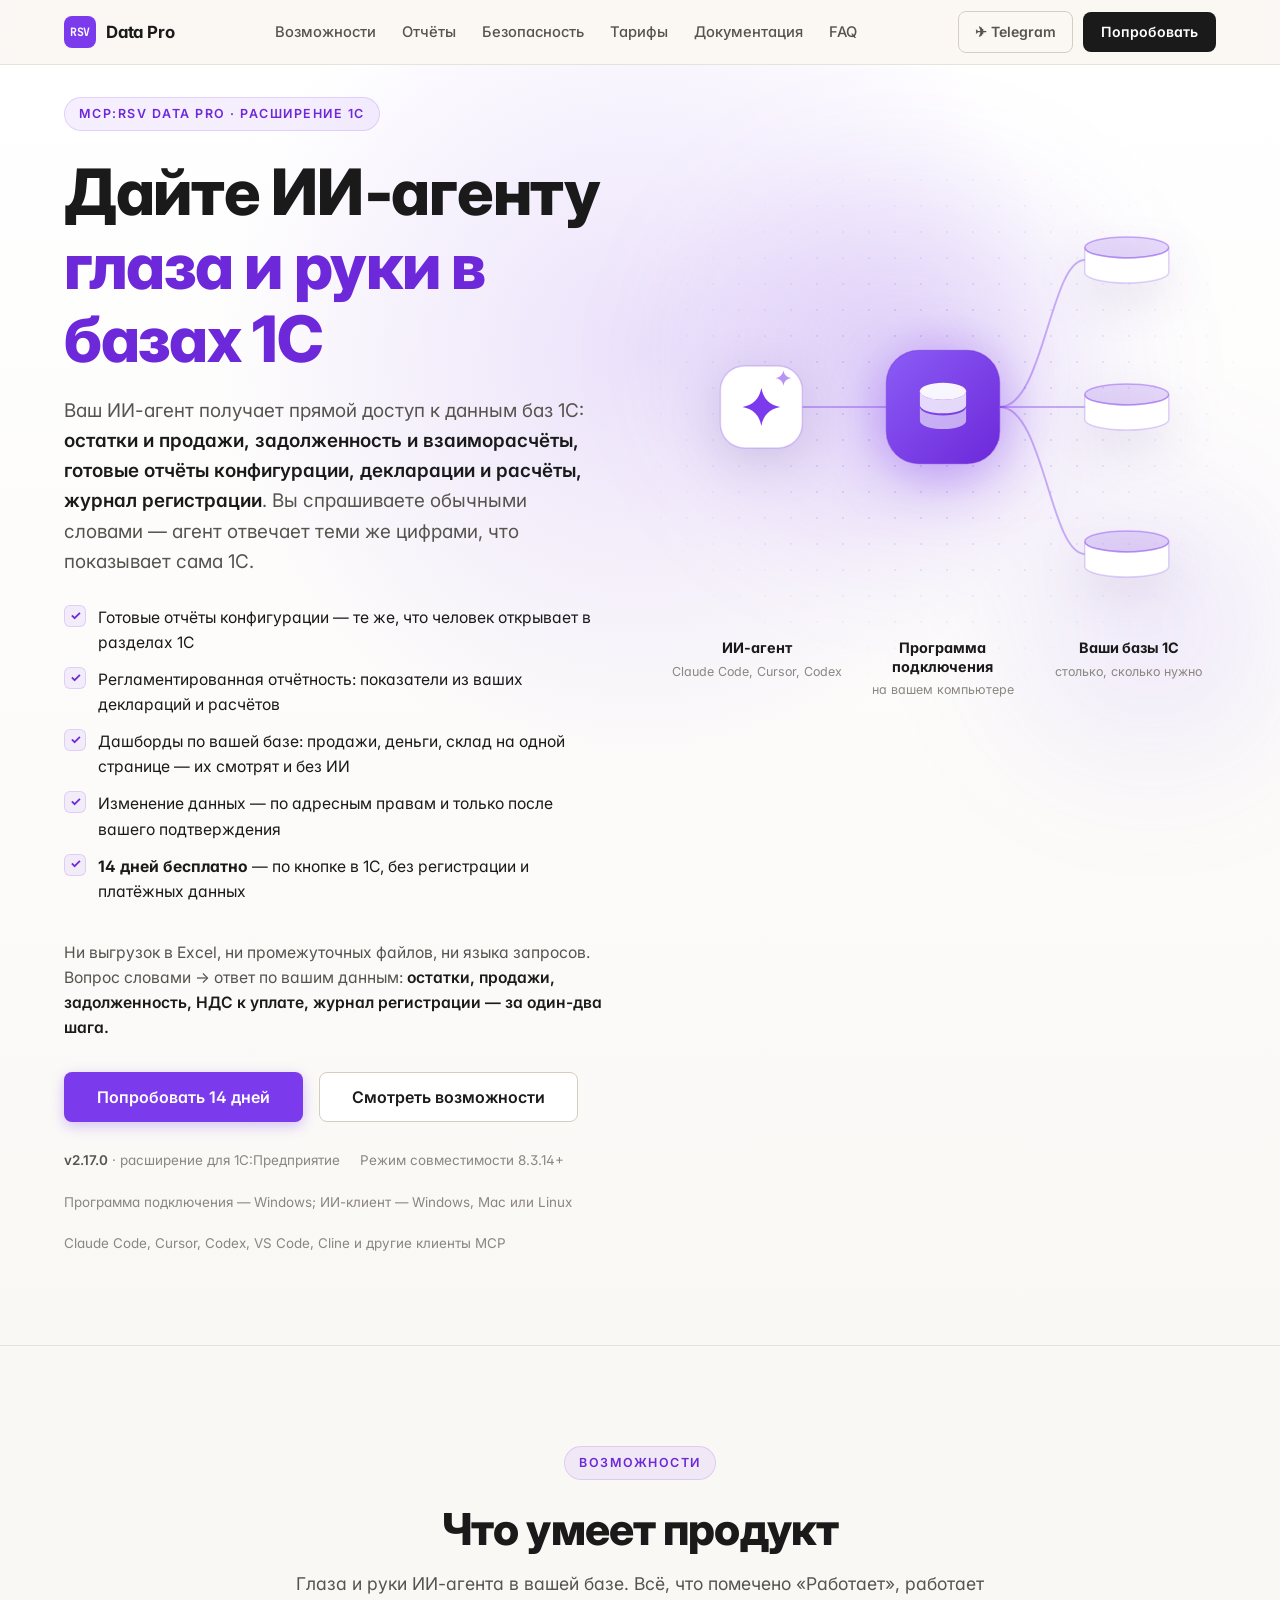
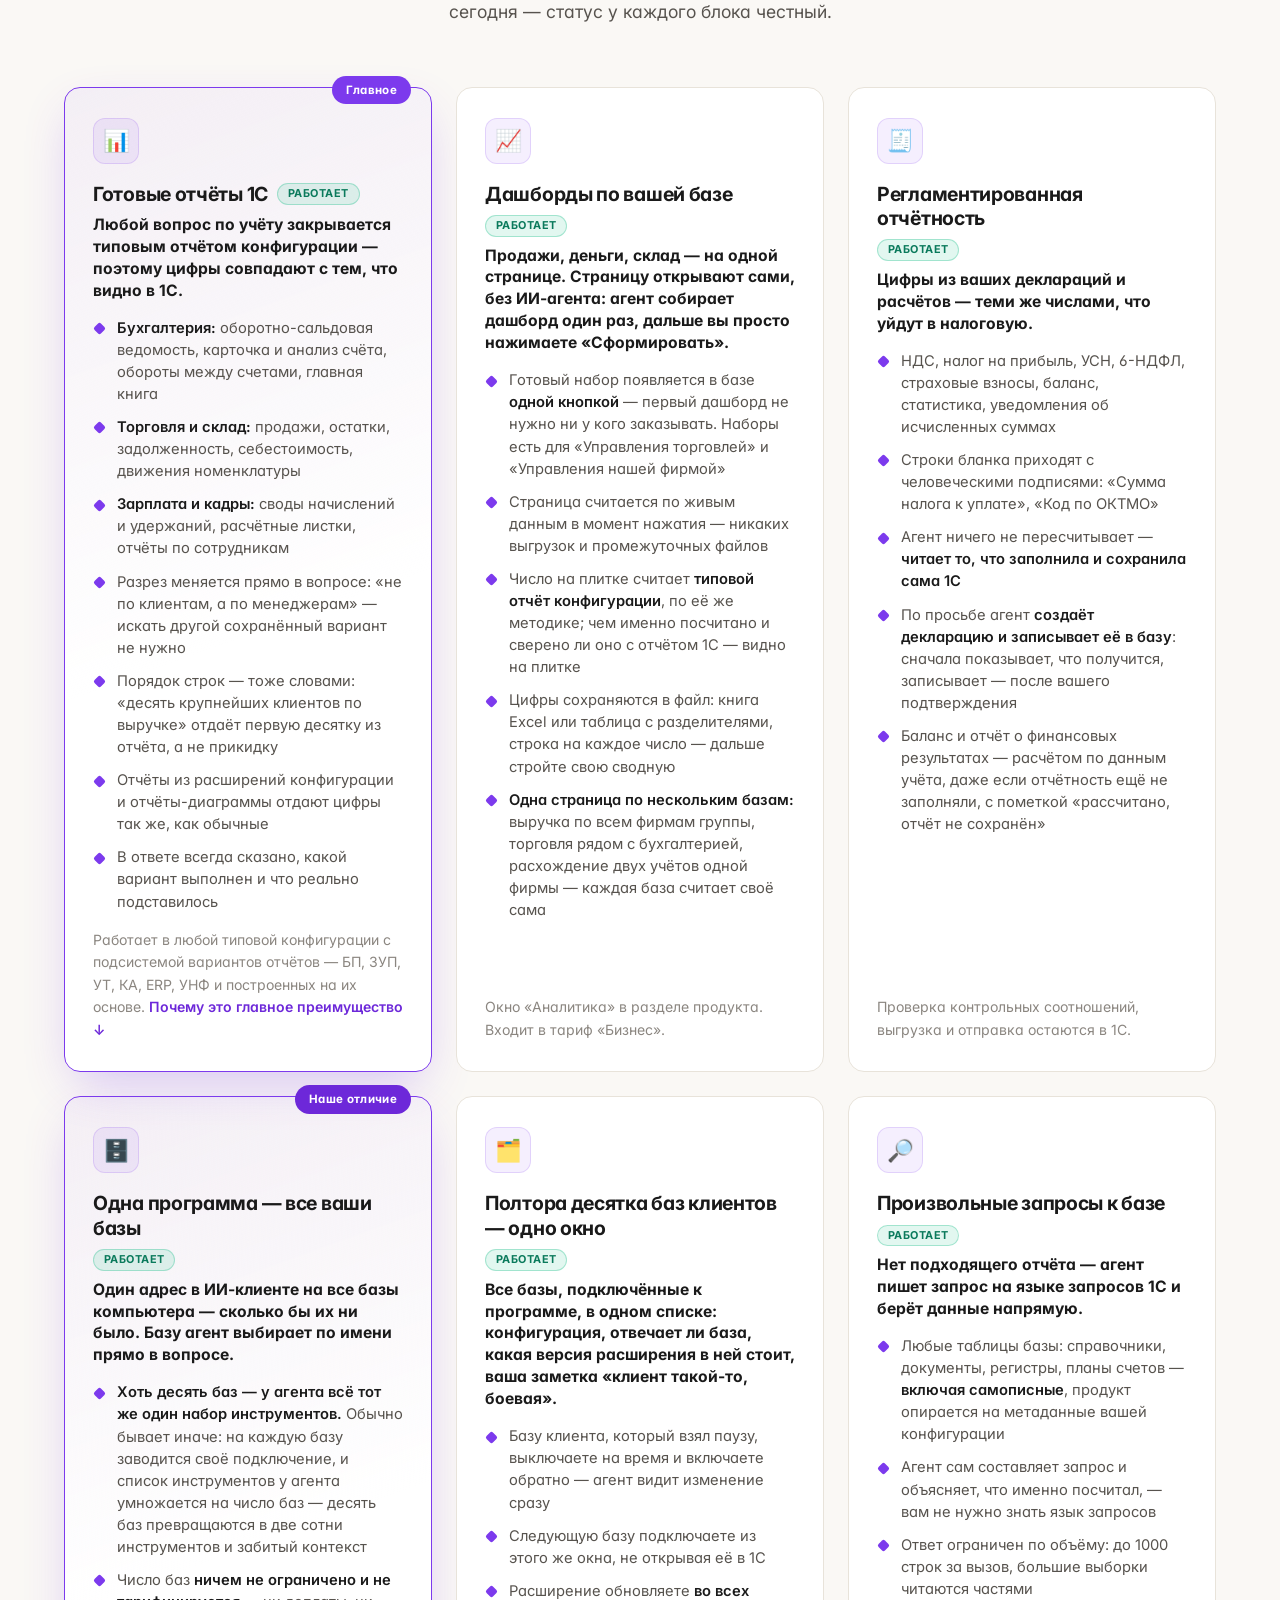
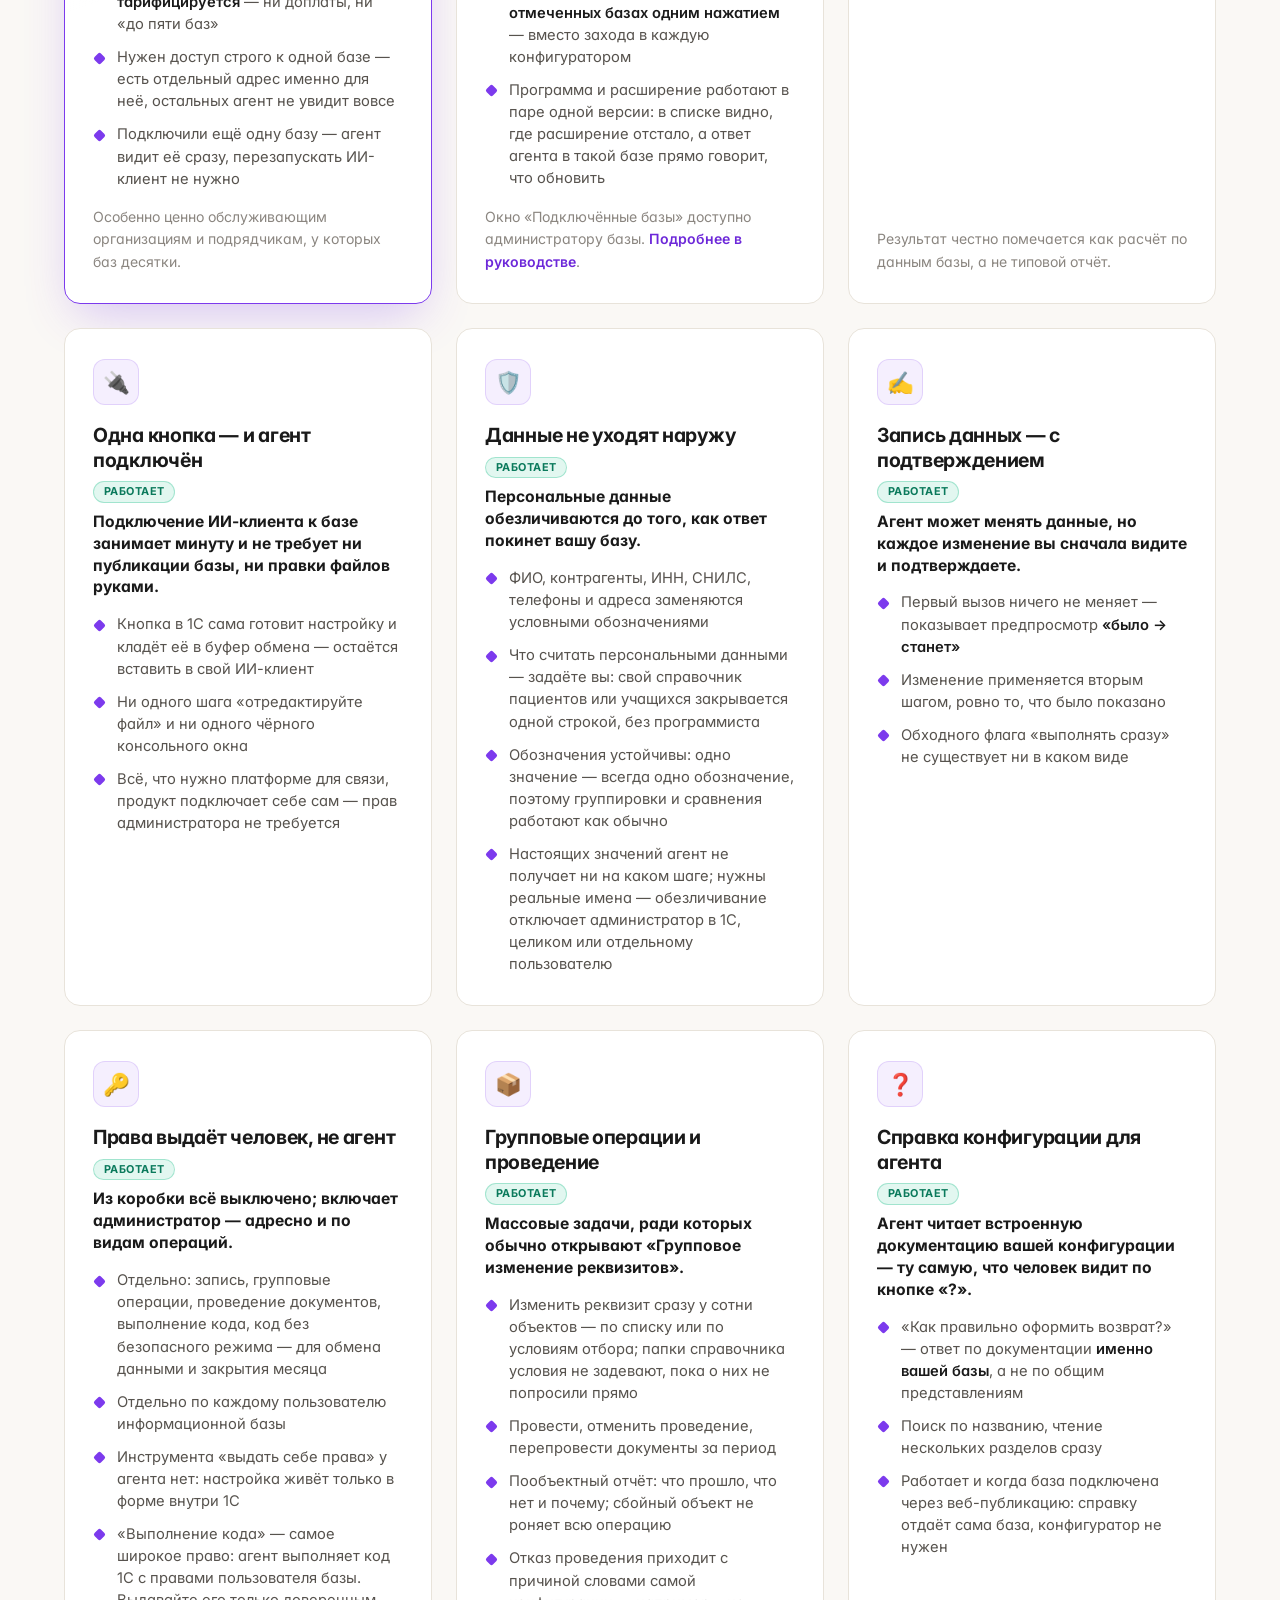
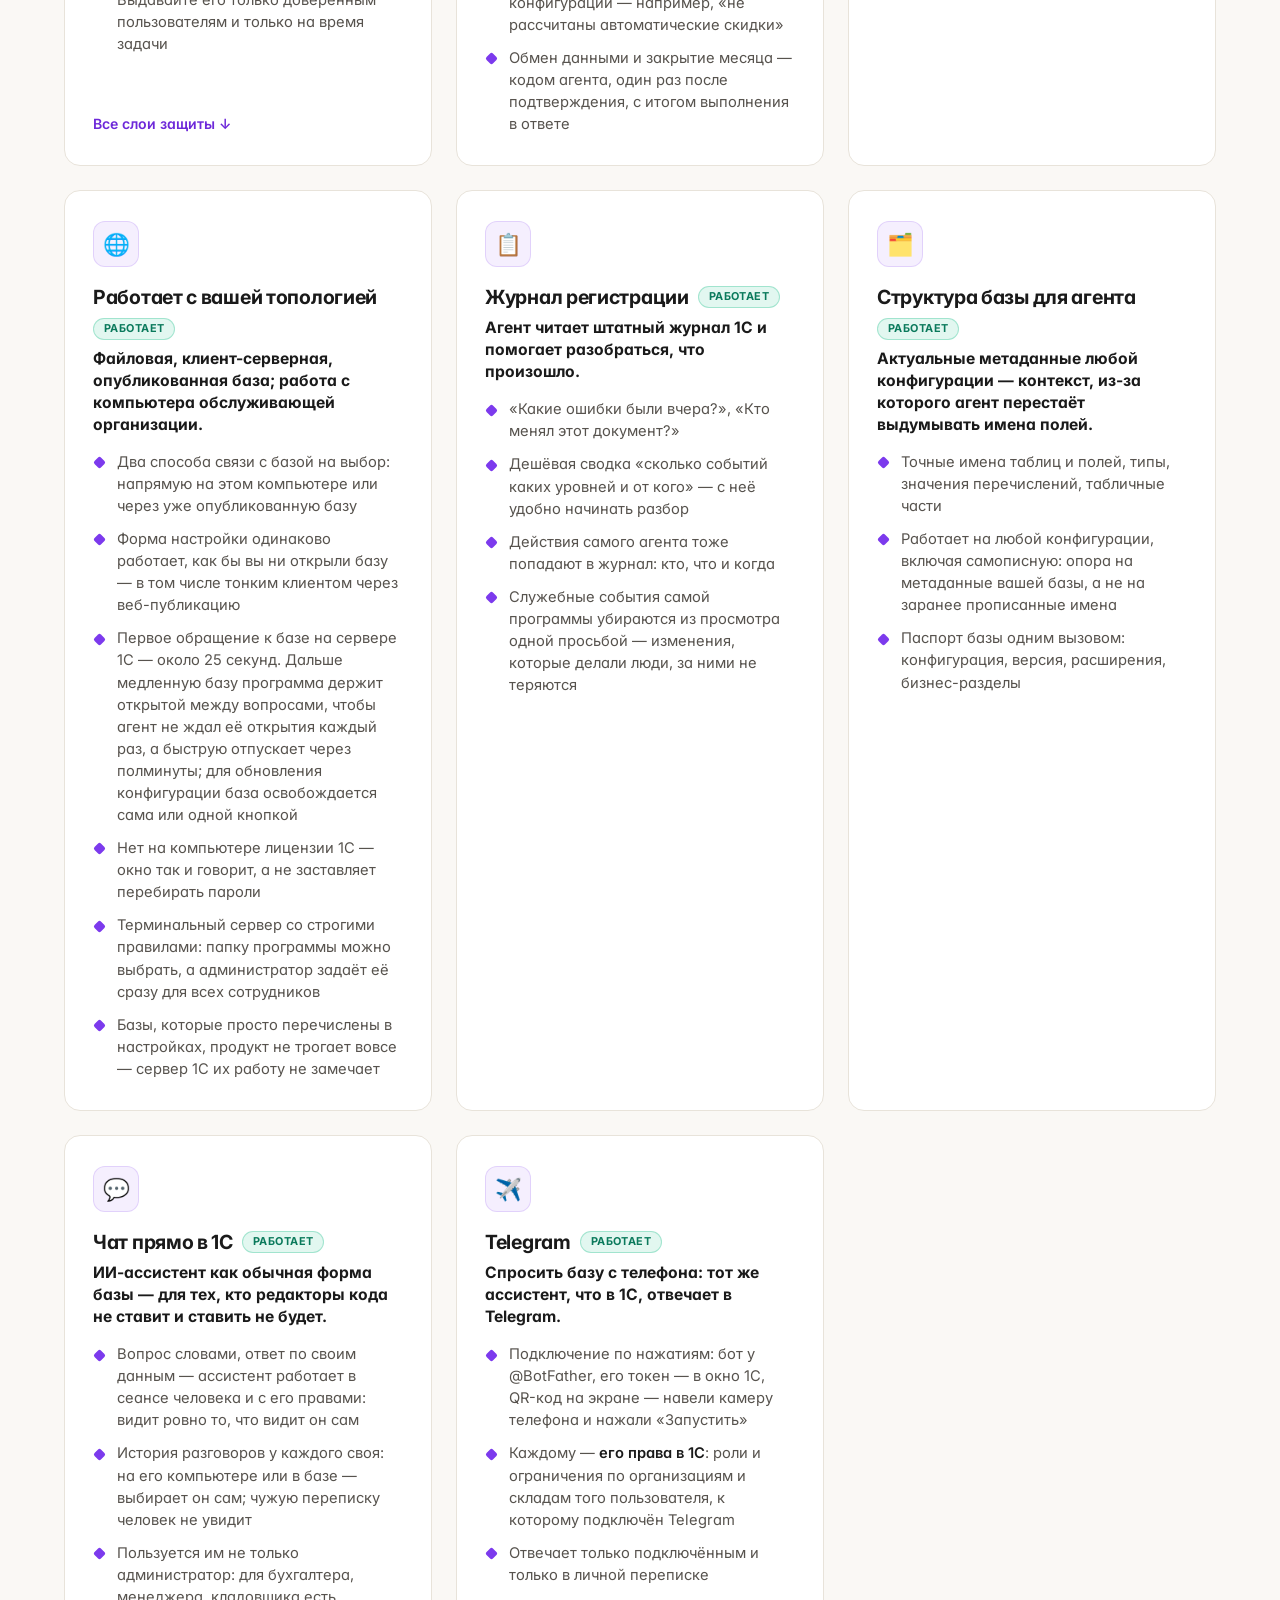
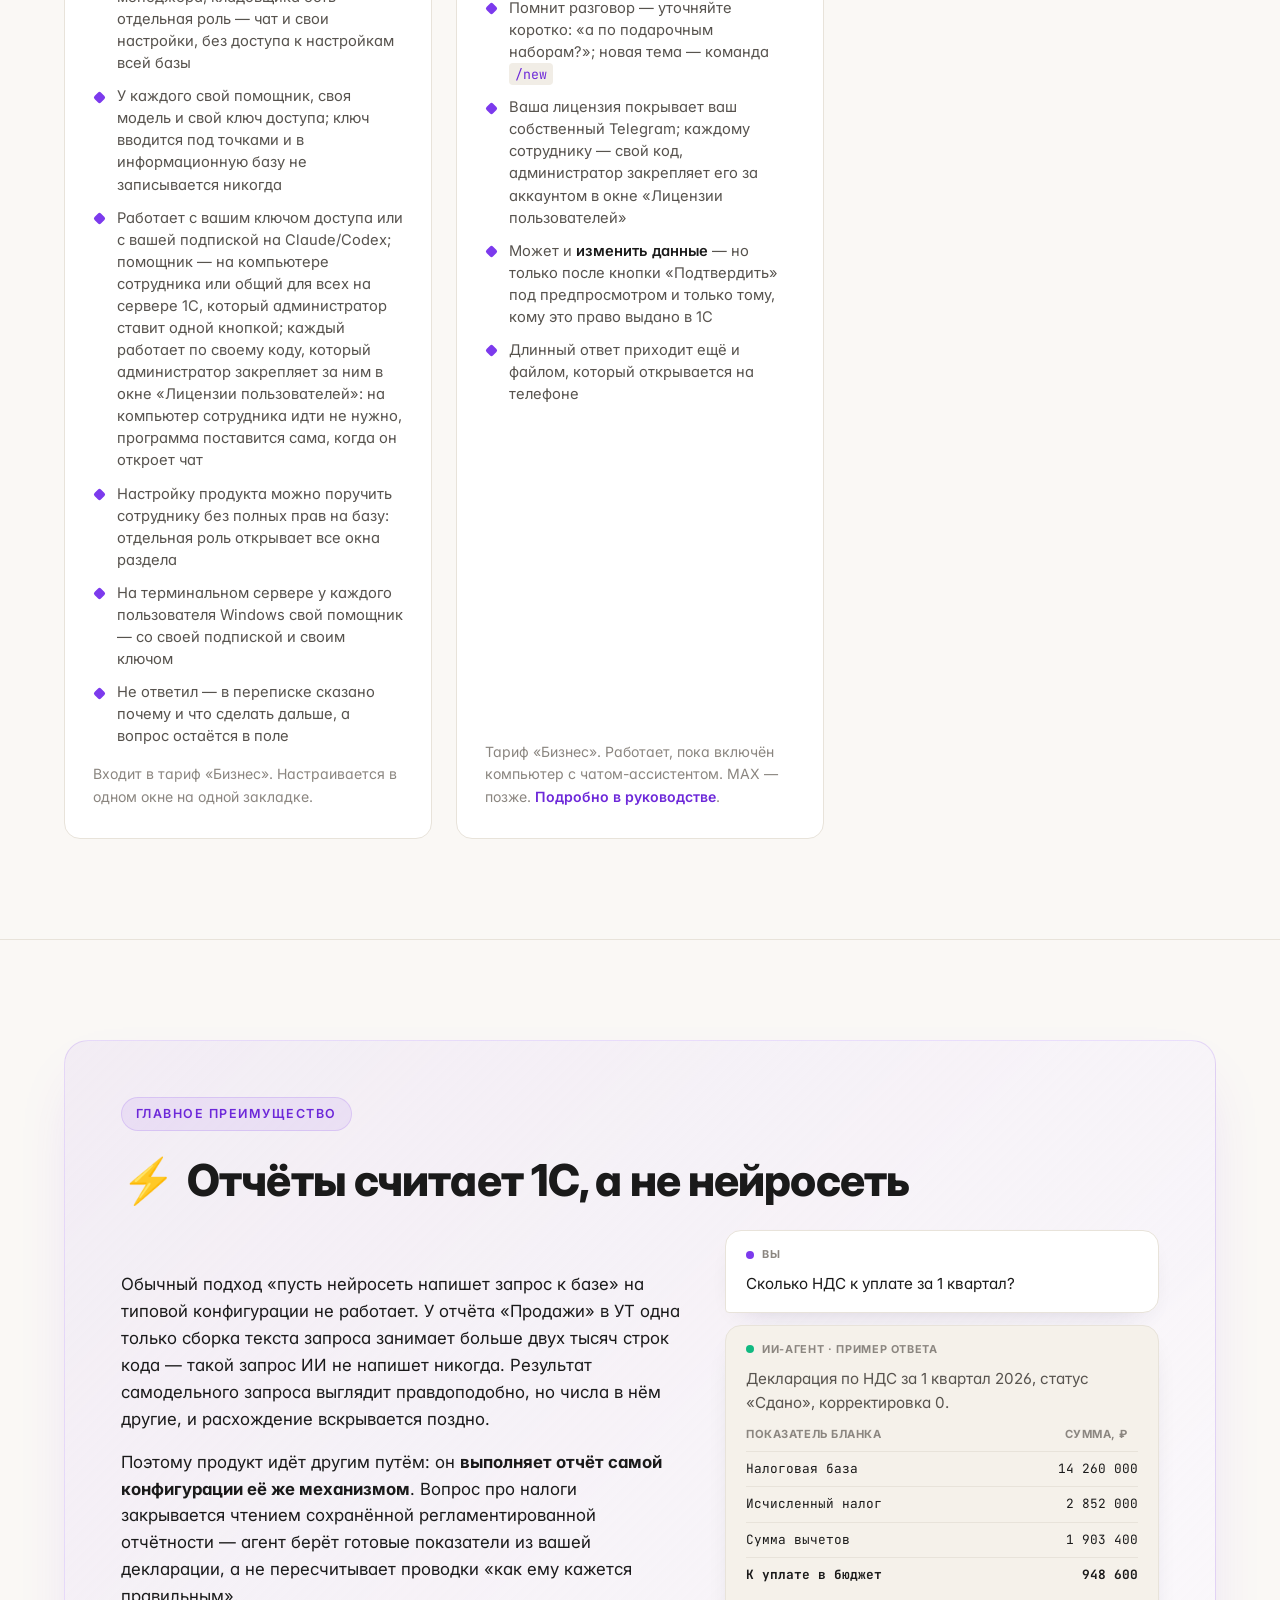
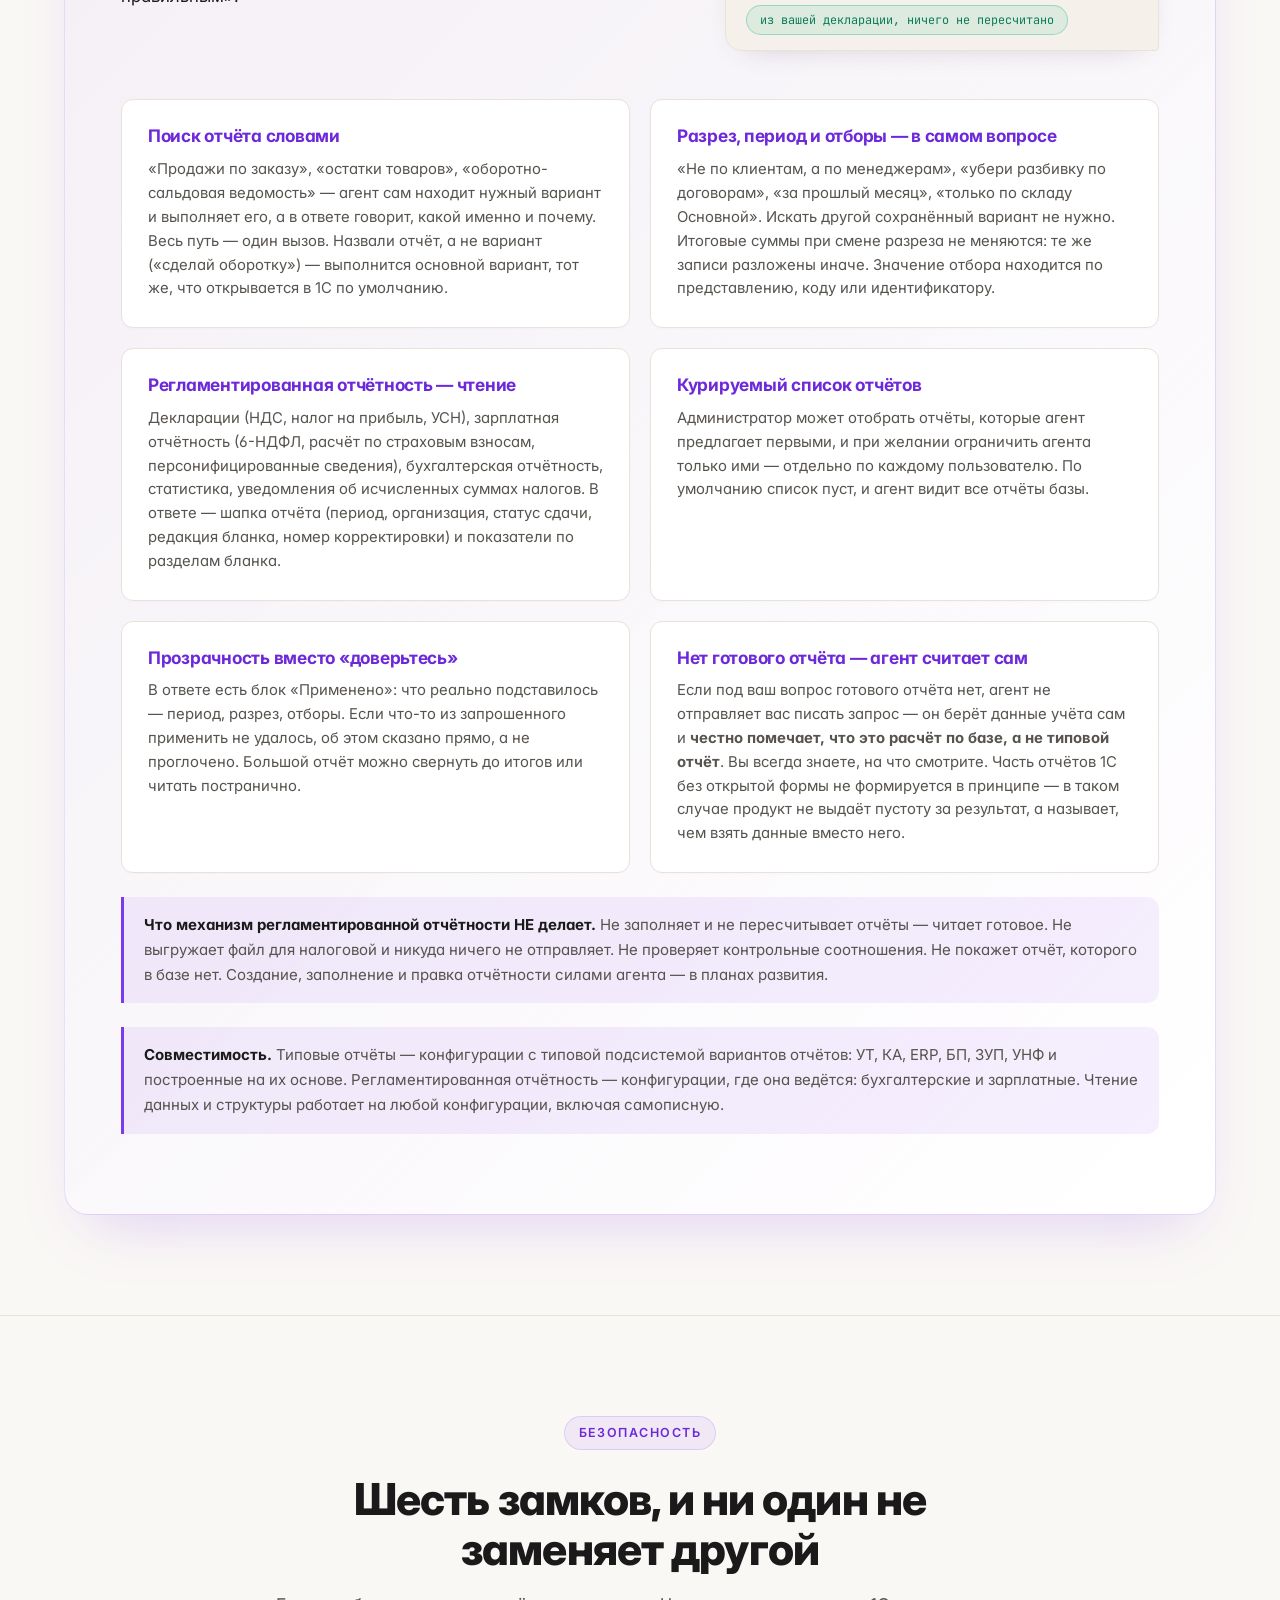
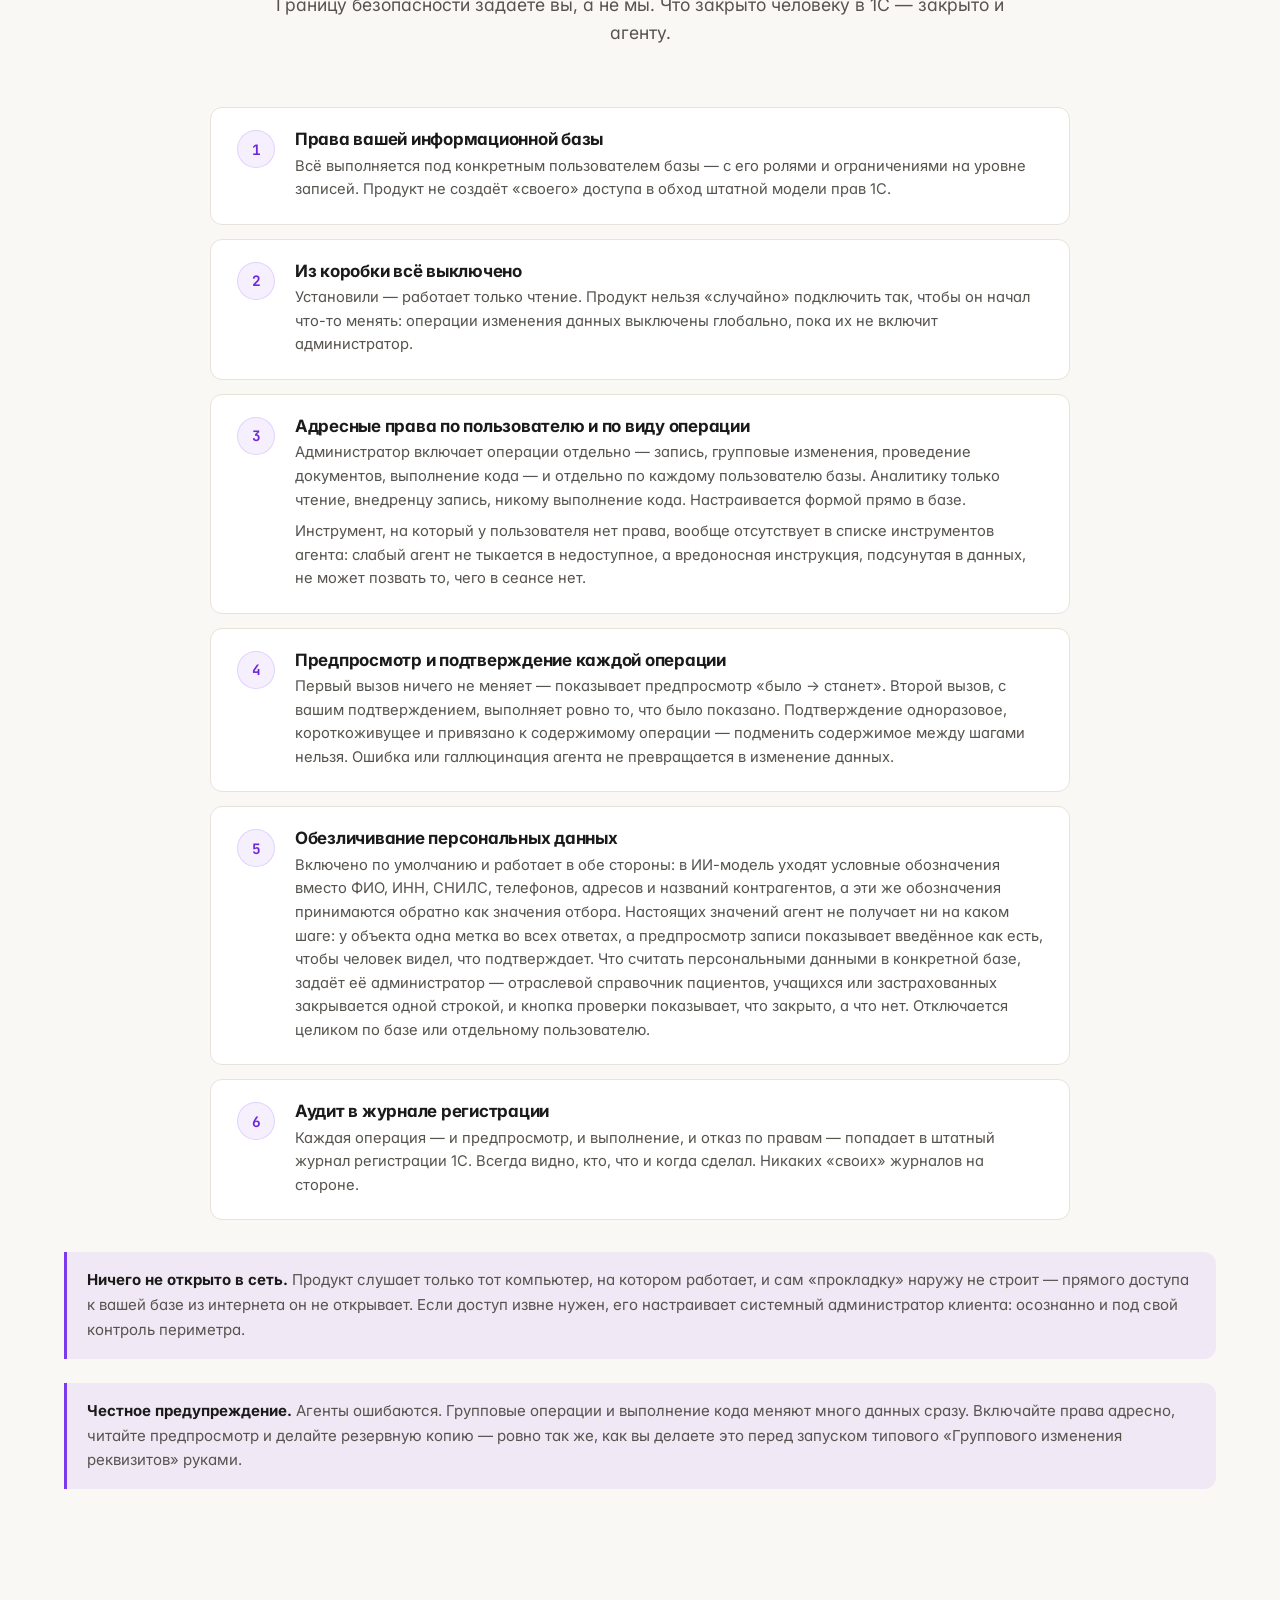
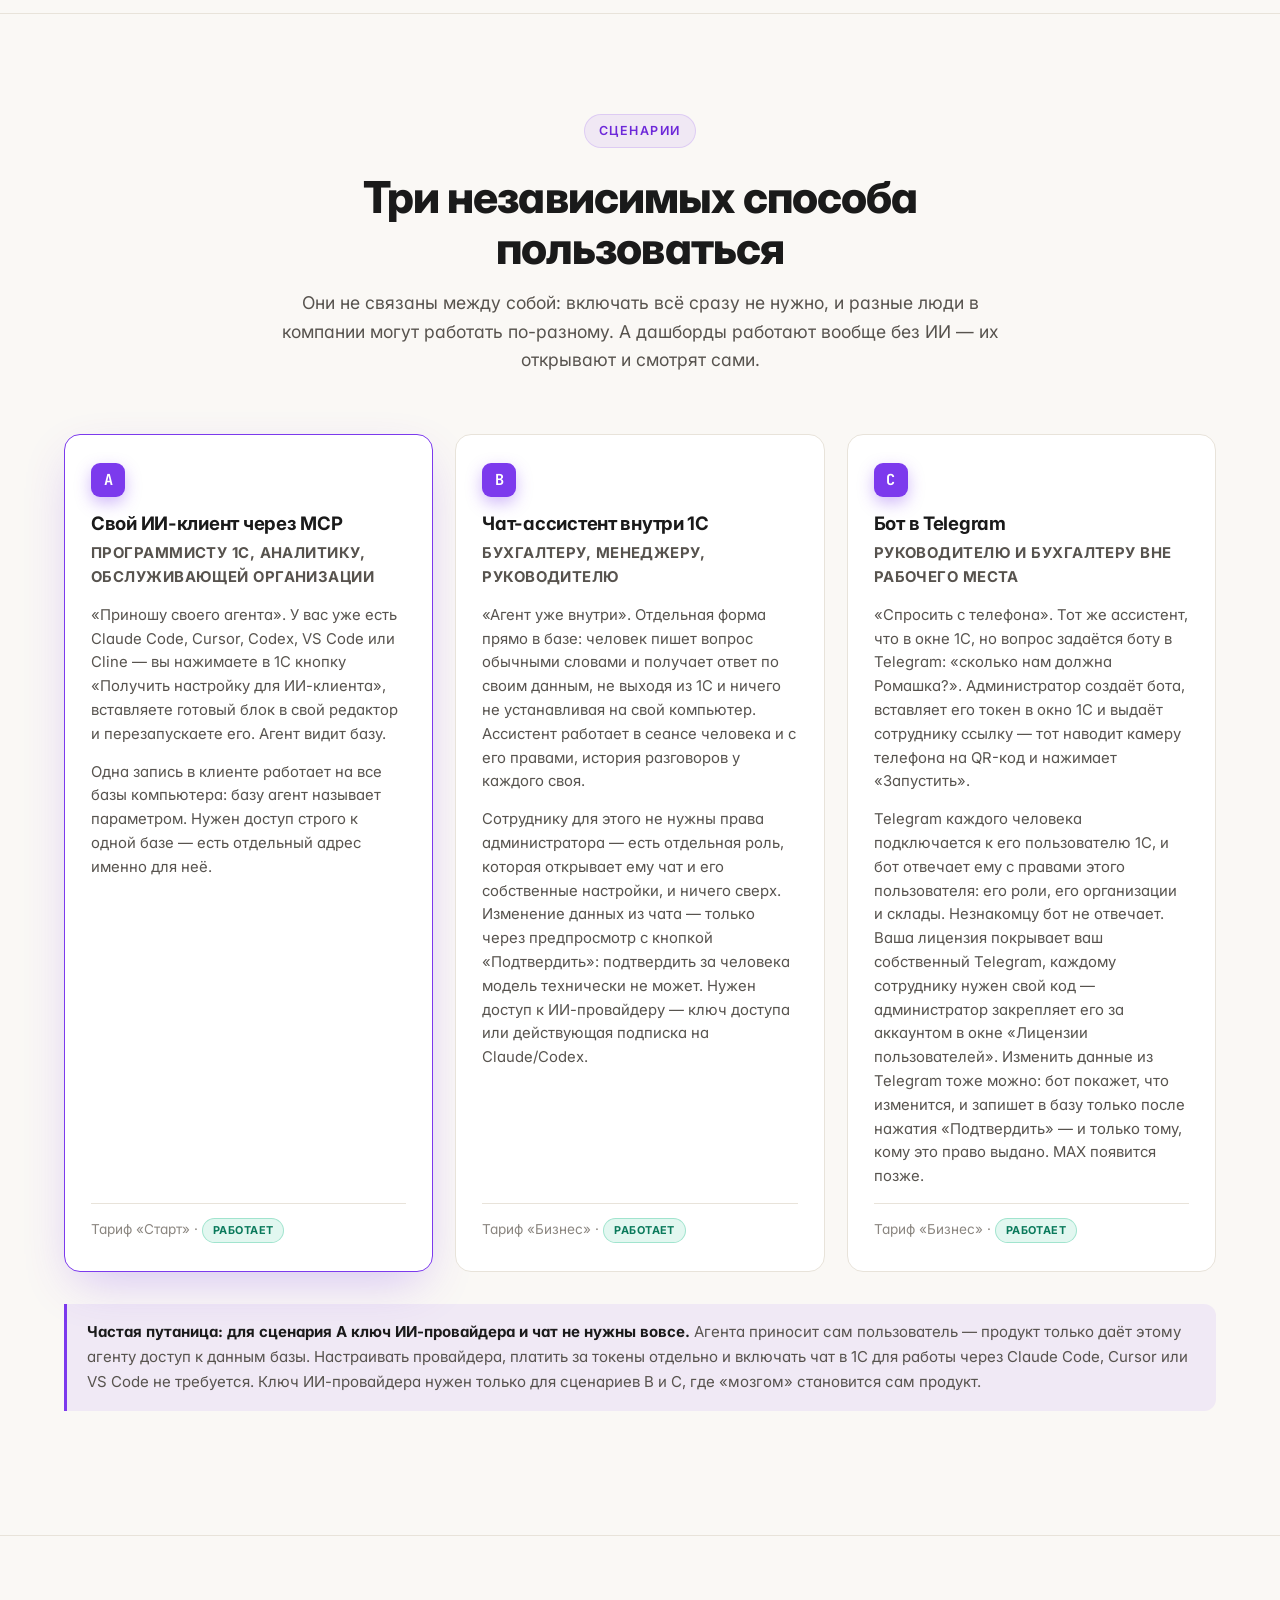
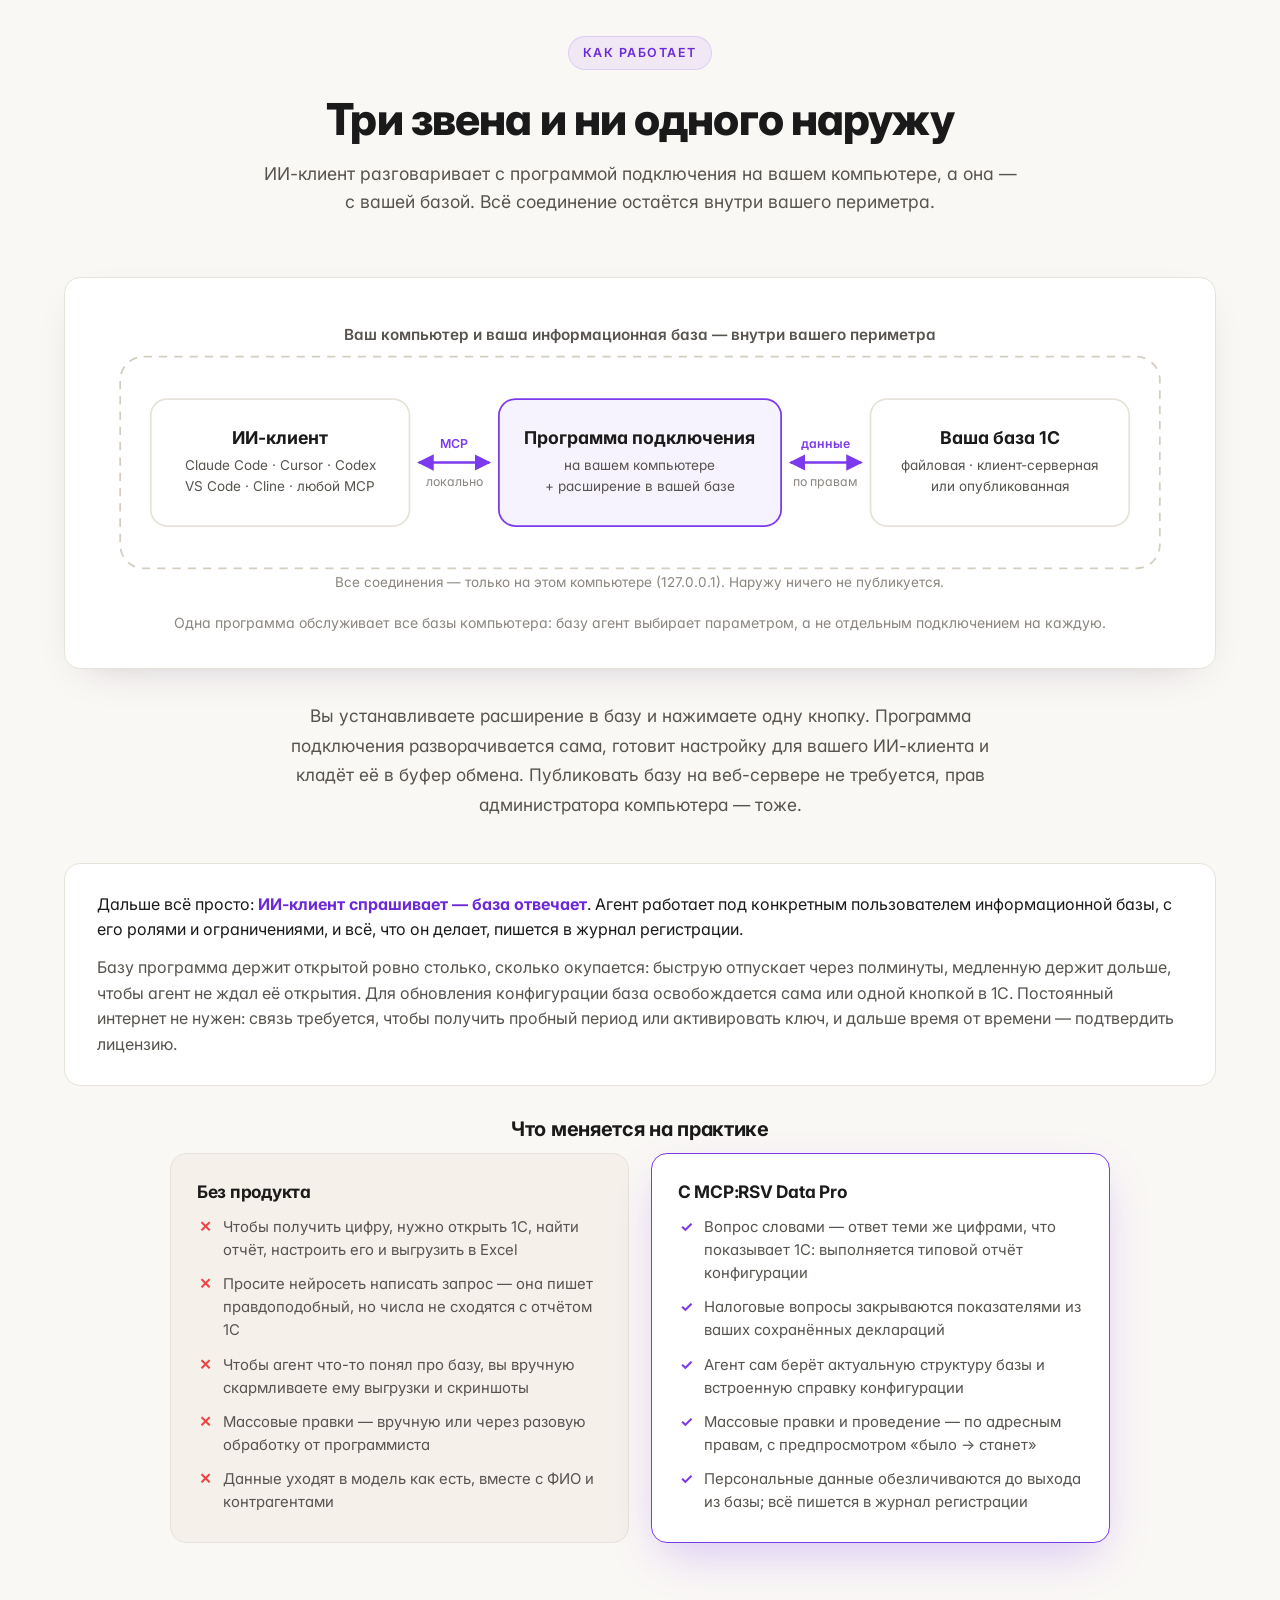
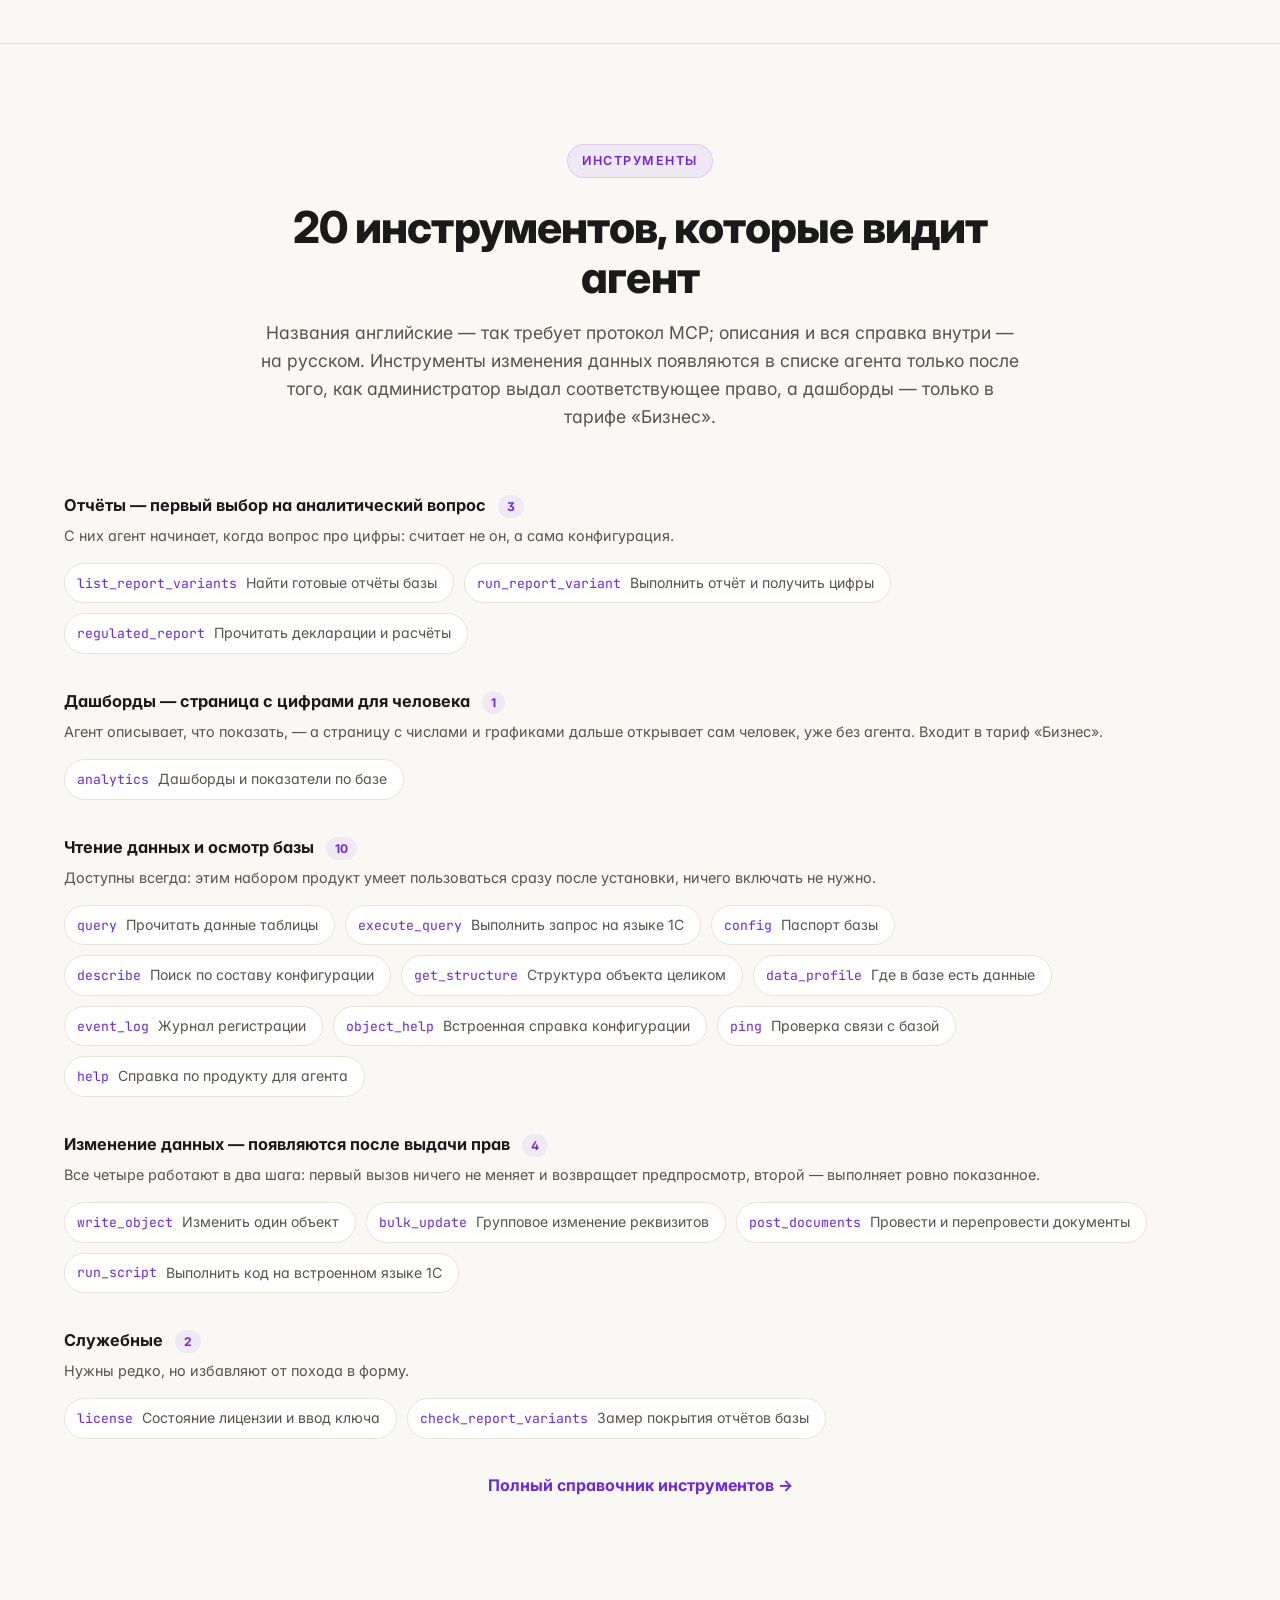
==== index.html @ 53402ee3 "MCP:RSV Data Pro 2.17.0" ====
<!DOCTYPE html>
<html lang="ru">
<head>
  <meta charset="UTF-8">
  <meta name="viewport" content="width=device-width, initial-scale=1.0">
  <title>MCP:RSV Data Pro — глаза и руки ИИ-агента в базах 1С</title>
  <meta name="description" content="Ваш ИИ-агент отвечает по данным вашей базы 1С: остатки и продажи, задолженность, готовые отчёты конфигурации, декларации и расчёты, журнал регистрации. Цифры те же, что показывает сама 1С.">

  <!-- Превью ссылки в мессенджерах и соцсетях. Без этих тегов туда уходит description,
       и любая его правка меняет то, что видят люди в переписке. -->
  <meta property="og:type" content="website">
  <meta property="og:site_name" content="MCP:RSV Data Pro">
  <meta property="og:locale" content="ru_RU">
  <meta property="og:url" content="https://prepod2003.github.io/rsv-data-pro/">
  <meta property="og:title" content="MCP:RSV Data Pro — доступ ИИ-агента к данным 1С">
  <meta property="og:description" content="Ваш ИИ-агент отвечает по данным вашей базы 1С: остатки и продажи, задолженность, готовые отчёты конфигурации, декларации и расчёты, журнал регистрации. Цифры те же, что показывает сама 1С.">
  <meta name="twitter:card" content="summary">
  <meta name="twitter:title" content="MCP:RSV Data Pro — доступ ИИ-агента к данным 1С">
  <meta name="twitter:description" content="Ваш ИИ-агент отвечает по данным вашей базы 1С: остатки и продажи, задолженность, готовые отчёты конфигурации, декларации и расчёты, журнал регистрации. Цифры те же, что показывает сама 1С.">


  <link rel="icon" type="image/svg+xml" href="favicon.svg">
  <link rel="alternate icon" href="favicon.svg">

  <link rel="preconnect" href="https://fonts.googleapis.com">
  <link rel="preconnect" href="https://fonts.gstatic.com" crossorigin>
  <link href="https://fonts.googleapis.com/css2?family=Inter:wght@300;400;500;600;700;800;900&family=JetBrains+Mono:wght@400;500&display=swap" rel="stylesheet">

  <link rel="stylesheet" href="assets/styles.css">
  <link rel="stylesheet" href="assets/site.css">

  <style>
    /* Пока цена не пришла из таблицы, на её месте стоит нейтральная полоса, а не число:
       показать одну цену и через секунду заменить её другой — хуже, чем подождать. */
    .pc-wait .pc-amount, .pc-wait .pc-currency { visibility: hidden; }
    .pc-wait .pc-amount-box { position: relative; }
    .pc-wait .pc-amount-box::after {
      content: ''; position: absolute; left: 0; top: 12%; width: 62%; height: 68%;
      border-radius: 10px; background: var(--bg-elevated);
      animation: pcWait 1.2s ease-in-out infinite;
    }
    @keyframes pcWait { 0%, 100% { opacity: .55 } 50% { opacity: 1 } }
    @media (prefers-reduced-motion: reduce) { .pc-wait .pc-amount-box::after { animation: none } }
    .pc-wait .pc-per, .pc-wait .pc-total, .pc-wait .pc-discount { visibility: hidden; }
    /* Цены получить не удалось: карточка честно говорит об этом вместо суммы. */
    .pc-noprice .pc-amount { color: var(--text-dim); }
    .pc-noprice .pc-per, .pc-noprice .pc-total { color: var(--text-dim); }

    /* Единственное отступление от готовых классов: сетка тарифов рассчитана на 4 карточки,
       у этого продукта их две. Модификатор меняет только число колонок. */
    .pricing-grid.pg-two { grid-template-columns: repeat(2, 1fr); max-width: 820px; margin: 0 auto; }
    @media (max-width: 620px) { .pricing-grid.pg-two { grid-template-columns: 1fr; max-width: 420px; } }

    /* Окно смены тарифа. Сама рамка, поля, флажки и кнопки — готовые классы окна покупки;
       своего здесь ровно то, чего в общем оформлении нет: два шага и сводка «сейчас /
       что получите» с крупной суммой доплаты. Общий файл стилей не правим. */
    .up-step[hidden] { display: none; }
    .up-facts {
      margin-top: 16px; padding: 16px 18px;
      background: var(--bg-base); border: 1px solid var(--border);
      border-radius: var(--radius-sm);
    }
    .up-facts h4 {
      margin: 0 0 10px; font-size: 0.78rem; font-weight: 700;
      letter-spacing: .05em; text-transform: uppercase; color: var(--text-dim);
    }
    .up-line {
      display: flex; flex-wrap: wrap; justify-content: space-between; gap: 6px 16px;
      padding: 4px 0; font-size: 0.9rem; color: var(--text-muted);
    }
    .up-line b { color: var(--text); font-weight: 600; }
    .up-total {
      margin-top: 18px; padding: 18px; text-align: center;
      background: var(--accent-soft); border: 1px solid var(--accent-soft2);
      border-radius: var(--radius-sm);
    }
    .up-total span { display: block; font-size: 0.85rem; color: var(--text-muted); }
    .up-total b { display: block; margin-top: 4px; font-size: 1.9rem; line-height: 1.15; color: var(--text); }
    .up-err { margin-top: 16px; font-size: 0.88rem; color: var(--danger); }
    .up-open { margin-top: 28px; text-align: center; }
    .up-open p { max-width: 640px; margin: 12px auto 0; font-size: 0.9rem; color: var(--text-muted); }
  </style>
</head>
<body>

<nav class="nav">
  <div class="nav-inner">
    <a href="index.html" class="nav-brand">
      <span class="nav-brand-badge">RSV</span>
      Data&nbsp;Pro
    </a>
    <ul class="nav-links">
      <li><a href="#features">Возможности</a></li>
      <li><a href="#reports">Отчёты</a></li>
      <li><a href="#security">Безопасность</a></li>
      <li><a href="#pricing">Тарифы</a></li>
      <li><a href="#docs">Документация</a></li>
      <li><a href="#faq">FAQ</a></li>
    </ul>
    <div style="display:flex;gap:10px;align-items:center;">
      <a href="https://t.me/rsv_data_pro" target="_blank" rel="noopener" class="nav-tg">✈ Telegram</a>
      <a href="#download" class="nav-cta">Попробовать</a>
      <button class="nav-toggle" aria-label="Меню" aria-expanded="false">
        <span></span><span></span><span></span>
      </button>
    </div>
  </div>
</nav>

<!-- ==========================================================================
     HERO
     ========================================================================== -->
<header class="hero">
  <div class="container">
    <div class="hero-inner">
      <div>
        <span class="eyebrow">MCP:RSV Data Pro · расширение 1С</span>
        <h1>Дайте ИИ‑агенту<br><span>глаза и руки в базах 1С</span></h1>
        <p class="hero-lead">Ваш ИИ-агент получает прямой доступ к данным баз 1С: <strong>остатки и продажи, задолженность и взаиморасчёты, готовые отчёты конфигурации, декларации и расчёты, журнал регистрации</strong>. Вы спрашиваете обычными словами — агент отвечает теми же цифрами, что показывает сама 1С.</p>
        <ul class="hero-bullets">
          <li>Готовые отчёты конфигурации — те же, что человек открывает в разделах 1С</li>
          <li>Регламентированная отчётность: показатели из ваших деклараций и расчётов</li>
          <li>Дашборды по вашей базе: продажи, деньги, склад на одной странице — их смотрят и без ИИ</li>
          <li>Изменение данных — по адресным правам и только после вашего подтверждения</li>
          <li><span><strong>14 дней бесплатно</strong> — по кнопке в 1С, без регистрации и платёжных данных</span></li>
        </ul>
        <p class="hero-closer">Ни выгрузок в Excel, ни промежуточных файлов, ни языка запросов. Вопрос словами → ответ по вашим данным: <strong>остатки, продажи, задолженность, НДС к уплате, журнал регистрации — за один-два шага.</strong></p>
        <div class="hero-ctas">
          <a href="#download" class="btn btn-primary btn-lg">Попробовать 14 дней</a>
          <a href="#features" class="btn btn-secondary btn-lg">Смотреть возможности</a>
        </div>
        <div class="hero-meta">
          <span><b data-v="v{v}">v2.17.0</b> · расширение для 1С:Предприятие</span>
          <span>Режим совместимости 8.3.14+</span>
          <span>Программа подключения — Windows; ИИ-клиент — Windows, Mac или Linux</span>
          <span>Claude Code, Cursor, Codex, VS Code, Cline и другие клиенты MCP</span>
        </div>
      </div>

      <!-- Схема продукта: ИИ-агент → программа подключения на компьютере человека →
           его базы 1С. По связям спокойно пробегает разряд. Всё нарисовано разметкой
           и стилями, скрипта нет: с выключенным JS первый экран выглядит так же. -->
      <div class="hero-stage">
        <div class="hs-panel">
          <div class="hs-flow">
            <svg viewBox="0 0 520 400" role="img" aria-label="ИИ-агент обращается к программе подключения на вашем компьютере, а она читает данные ваших баз 1С">
              <defs>
                <linearGradient id="hsHub" x1="0" y1="0" x2="1" y2="1">
                  <stop offset="0" stop-color="#8B5CF6"/>
                  <stop offset="1" stop-color="#6D28D9"/>
                </linearGradient>
                <filter id="hsBlur" x="-70%" y="-70%" width="240%" height="240%">
                  <feGaussianBlur stdDeviation="22"/>
                </filter>
              </defs>

              <!-- связи -->
              <path class="hs-link" d="M126 200 H206"/>
              <path class="hs-link" d="M314 200 C356 200 362 60 395 60"/>
              <path class="hs-link" d="M314 200 H395"/>
              <path class="hs-link" d="M314 200 C356 200 362 340 395 340"/>

              <!-- разряд: сначала от агента к программе, следом от программы к базам -->
              <path class="hs-beam"    pathLength="100" d="M126 200 H206"/>
              <path class="hs-beam b2" pathLength="100" d="M314 200 C356 200 362 60 395 60"/>
              <path class="hs-beam b3" pathLength="100" d="M314 200 H395"/>
              <path class="hs-beam b4" pathLength="100" d="M314 200 C356 200 362 340 395 340"/>

              <!-- ИИ-агент -->
              <rect class="hs-node" x="48" y="161" width="78" height="78" rx="23"/>
              <path class="hs-spark" d="M87 182C88.9 192.3 94.7 198.1 105 200 94.7 201.9 88.9 207.7 87 218 85.1 207.7 79.3 201.9 69 200 79.3 198.1 85.1 192.3 87 182Z"/>
              <path class="hs-spark" opacity=".55" d="M108 165c.8 4.4 3.1 6.7 7.5 7.5-4.4.8-6.7 3.1-7.5 7.5-.8-4.4-3.1-6.7-7.5-7.5 4.4-.8 6.7-3.1 7.5-7.5z"/>

              <!-- программа подключения -->
              <circle class="hs-halo" cx="260" cy="200" r="58" filter="url(#hsBlur)"/>
              <rect class="hs-hub" x="206" y="146" width="108" height="108" rx="31"/>
              <ellipse class="hs-mark" cx="260" cy="185" rx="22" ry="8" opacity=".95"/>
              <path class="hs-mark" opacity=".8" d="M238 185v13c0 4.4 9.8 8 22 8s22-3.6 22-8v-13c0 4.4-9.8 8-22 8s-22-3.6-22-8z"/>
              <path class="hs-mark" opacity=".58" d="M238 200v13c0 4.4 9.8 8 22 8s22-3.6 22-8v-13c0 4.4-9.8 8-22 8s-22-3.6-22-8z"/>

              <!-- базы 1С -->
              <path class="hs-db" d="M395 48v24a40 10 0 0 0 80 0V48a40 10 0 0 1-80 0z"/>
              <ellipse class="hs-db-top" cx="435" cy="48" rx="40" ry="10"/>
              <path class="hs-db" d="M395 188v24a40 10 0 0 0 80 0v-24a40 10 0 0 1-80 0z"/>
              <ellipse class="hs-db-top" cx="435" cy="188" rx="40" ry="10"/>
              <path class="hs-db" d="M395 328v24a40 10 0 0 0 80 0v-24a40 10 0 0 1-80 0z"/>
              <ellipse class="hs-db-top" cx="435" cy="328" rx="40" ry="10"/>
            </svg>
          </div>

          <div class="hs-labels">
            <div><b>ИИ-агент</b><span>Claude Code, Cursor, Codex</span></div>
            <div><b>Программа подключения</b><span>на вашем компьютере</span></div>
            <div><b>Ваши базы 1С</b><span>столько, сколько нужно</span></div>
          </div>
        </div>
      </div>
    </div>
  </div>
</header>

<!-- ==========================================================================
     ВОЗМОЖНОСТИ
     ========================================================================== -->
<section class="section" id="features">
  <div class="container">
    <div class="section-header">
      <span class="eyebrow">Возможности</span>
      <h2>Что умеет продукт</h2>
      <p>Глаза и руки ИИ-агента в вашей базе. Всё, что помечено «Работает», работает сегодня — статус у каждого блока честный.</p>
    </div>

    <div class="feat-grid">

      <div class="feat-card is-flagship">
        <div class="feat-icon">📊</div>
        <h3>Готовые отчёты 1С <span class="st st-ready">Работает</span></h3>
        <p class="feat-promise">Любой вопрос по учёту закрывается типовым отчётом конфигурации — поэтому цифры совпадают с тем, что видно в 1С.</p>
        <ul class="feat-list">
          <li><strong>Бухгалтерия:</strong> оборотно-сальдовая ведомость, карточка и анализ счёта, обороты между счетами, главная книга</li>
          <li><strong>Торговля и склад:</strong> продажи, остатки, задолженность, себестоимость, движения номенклатуры</li>
          <li><strong>Зарплата и кадры:</strong> своды начислений и удержаний, расчётные листки, отчёты по сотрудникам</li>
          <li>Разрез меняется прямо в вопросе: «не по клиентам, а по менеджерам» — искать другой сохранённый вариант не нужно</li>
          <li>Порядок строк — тоже словами: «десять крупнейших клиентов по выручке» отдаёт первую десятку из отчёта, а не прикидку</li>
          <li>Отчёты из расширений конфигурации и отчёты-диаграммы отдают цифры так же, как обычные</li>
          <li>В ответе всегда сказано, какой вариант выполнен и что реально подставилось</li>
        </ul>
        <div class="feat-foot">Работает в любой типовой конфигурации с подсистемой вариантов отчётов — БП, ЗУП, УТ, КА, ERP, УНФ и построенных на их основе. <a href="#reports">Почему это главное преимущество ↓</a></div>
      </div>

      <div class="feat-card">
        <div class="feat-icon">📈</div>
        <h3>Дашборды по вашей базе <span class="st st-ready">Работает</span></h3>
        <p class="feat-promise">Продажи, деньги, склад — на одной странице. Страницу открывают сами, без ИИ-агента: агент собирает дашборд один раз, дальше вы просто нажимаете «Сформировать».</p>
        <ul class="feat-list">
          <li>Готовый набор появляется в базе <strong>одной кнопкой</strong> — первый дашборд не нужно ни у кого заказывать. Наборы есть для «Управления торговлей» и «Управления нашей фирмой»</li>
          <li>Страница считается по живым данным в момент нажатия — никаких выгрузок и промежуточных файлов</li>
          <li>Число на плитке считает <strong>типовой отчёт конфигурации</strong>, по её же методике; чем именно посчитано и сверено ли оно с отчётом 1С — видно на плитке</li>
          <li>Цифры сохраняются в файл: книга Excel или таблица с разделителями, строка на каждое число — дальше стройте свою сводную</li>
          <li><strong>Одна страница по нескольким базам:</strong> выручка по всем фирмам группы, торговля рядом с бухгалтерией, расхождение двух учётов одной фирмы — каждая база считает своё сама</li>
        </ul>
        <div class="feat-foot">Окно «Аналитика» в разделе продукта. Входит в тариф «Бизнес».</div>
      </div>

      <div class="feat-card">
        <div class="feat-icon">🧾</div>
        <h3>Регламентированная отчётность <span class="st st-ready">Работает</span></h3>
        <p class="feat-promise">Цифры из ваших деклараций и расчётов — теми же числами, что уйдут в налоговую.</p>
        <ul class="feat-list">
          <li>НДС, налог на прибыль, УСН, 6-НДФЛ, страховые взносы, баланс, статистика, уведомления об исчисленных суммах</li>
          <li>Строки бланка приходят с человеческими подписями: «Сумма налога к уплате», «Код по ОКТМО»</li>
          <li>Агент ничего не пересчитывает — <strong>читает то, что заполнила и сохранила сама 1С</strong></li>
          <li>По просьбе агент <strong>создаёт декларацию и записывает её в базу</strong>: сначала показывает, что получится, записывает — после вашего подтверждения</li>
          <li>Баланс и отчёт о финансовых результатах — расчётом по данным учёта, даже если отчётность ещё не заполняли, с пометкой «рассчитано, отчёт не сохранён»</li>
        </ul>
        <div class="feat-foot">Проверка контрольных соотношений, выгрузка и отправка остаются в 1С.</div>
      </div>

      <div class="feat-card is-key">
        <div class="feat-icon">🗄️</div>
        <h3>Одна программа — все ваши базы <span class="st st-ready">Работает</span></h3>
        <p class="feat-promise">Один адрес в ИИ-клиенте на все базы компьютера — сколько бы их ни было. Базу агент выбирает по имени прямо в вопросе.</p>
        <ul class="feat-list">
          <li><strong>Хоть десять баз — у агента всё тот же один набор инструментов.</strong> Обычно бывает иначе: на каждую базу заводится своё подключение, и список инструментов у агента умножается на число баз — десять баз превращаются в две сотни инструментов и забитый контекст</li>
          <li>Число баз <strong>ничем не ограничено и не тарифицируется</strong> — ни доплаты, ни «до пяти баз»</li>
          <li>Нужен доступ строго к одной базе — есть отдельный адрес именно для неё, остальных агент не увидит вовсе</li>
          <li>Подключили ещё одну базу — агент видит её сразу, перезапускать ИИ-клиент не нужно</li>
        </ul>
        <div class="feat-foot">Особенно ценно обслуживающим организациям и подрядчикам, у которых баз десятки.</div>
      </div>

      <div class="feat-card">
        <div class="feat-icon">🗂️</div>
        <h3>Полтора десятка баз клиентов — одно окно <span class="st st-ready">Работает</span></h3>
        <p class="feat-promise">Все базы, подключённые к программе, в одном списке: конфигурация, отвечает ли база, какая версия расширения в ней стоит, ваша заметка «клиент такой-то, боевая».</p>
        <ul class="feat-list">
          <li>Базу клиента, который взял паузу, выключаете на время и включаете обратно — агент видит изменение сразу</li>
          <li>Следующую базу подключаете из этого же окна, не открывая её в 1С</li>
          <li>Расширение обновляете <strong>во всех отмеченных базах одним нажатием</strong> — вместо захода в каждую конфигуратором</li>
          <li>Программа и расширение работают в паре одной версии: в списке видно, где расширение отстало, а ответ агента в такой базе прямо говорит, что обновить</li>
        </ul>
        <div class="feat-foot">Окно «Подключённые базы» доступно администратору базы. <a href="guide.html#multi-base-window">Подробнее в руководстве</a>.</div>
      </div>

      <div class="feat-card">
        <div class="feat-icon">🔎</div>
        <h3>Произвольные запросы к базе <span class="st st-ready">Работает</span></h3>
        <p class="feat-promise">Нет подходящего отчёта — агент пишет запрос на языке запросов 1С и берёт данные напрямую.</p>
        <ul class="feat-list">
          <li>Любые таблицы базы: справочники, документы, регистры, планы счетов — <strong>включая самописные</strong>, продукт опирается на метаданные вашей конфигурации</li>
          <li>Агент сам составляет запрос и объясняет, что именно посчитал, — вам не нужно знать язык запросов</li>
          <li>Ответ ограничен по объёму: до 1000 строк за вызов, большие выборки читаются частями</li>
        </ul>
        <div class="feat-foot">Результат честно помечается как расчёт по данным базы, а не типовой отчёт.</div>
      </div>

      <div class="feat-card">
        <div class="feat-icon">🔌</div>
        <h3>Одна кнопка — и агент подключён <span class="st st-ready">Работает</span></h3>
        <p class="feat-promise">Подключение ИИ-клиента к базе занимает минуту и не требует ни публикации базы, ни правки файлов руками.</p>
        <ul class="feat-list">
          <li>Кнопка в 1С сама готовит настройку и кладёт её в буфер обмена — остаётся вставить в свой ИИ-клиент</li>
          <li>Ни одного шага «отредактируйте файл» и ни одного чёрного консольного окна</li>
          <li>Всё, что нужно платформе для связи, продукт подключает себе сам — прав администратора не требуется</li>
        </ul>
      </div>

      <div class="feat-card">
        <div class="feat-icon">🛡️</div>
        <h3>Данные не уходят наружу <span class="st st-ready">Работает</span></h3>
        <p class="feat-promise">Персональные данные обезличиваются до того, как ответ покинет вашу базу.</p>
        <ul class="feat-list">
          <li>ФИО, контрагенты, ИНН, СНИЛС, телефоны и адреса заменяются условными обозначениями</li>
          <li>Что считать персональными данными — задаёте вы: свой справочник пациентов или учащихся закрывается одной строкой, без программиста</li>
          <li>Обозначения устойчивы: одно значение — всегда одно обозначение, поэтому группировки и сравнения работают как обычно</li>
          <li>Настоящих значений агент не получает ни на каком шаге; нужны реальные имена — обезличивание отключает администратор в 1С, целиком или отдельному пользователю</li>
        </ul>
      </div>

      <div class="feat-card">
        <div class="feat-icon">✍️</div>
        <h3>Запись данных — с подтверждением <span class="st st-ready">Работает</span></h3>
        <p class="feat-promise">Агент может менять данные, но каждое изменение вы сначала видите и подтверждаете.</p>
        <ul class="feat-list">
          <li>Первый вызов ничего не меняет — показывает предпросмотр <strong>«было → станет»</strong></li>
          <li>Изменение применяется вторым шагом, ровно то, что было показано</li>
          <li>Обходного флага «выполнять сразу» не существует ни в каком виде</li>
        </ul>
      </div>

      <div class="feat-card">
        <div class="feat-icon">🔑</div>
        <h3>Права выдаёт человек, не агент <span class="st st-ready">Работает</span></h3>
        <p class="feat-promise">Из коробки всё выключено; включает администратор — адресно и по видам операций.</p>
        <ul class="feat-list">
          <li>Отдельно: запись, групповые операции, проведение документов, выполнение кода, код без безопасного режима — для обмена данными и закрытия месяца</li>
          <li>Отдельно по каждому пользователю информационной базы</li>
          <li>Инструмента «выдать себе права» у агента нет: настройка живёт только в форме внутри 1С</li>
          <li>«Выполнение кода» — самое широкое право: агент выполняет код 1С с правами пользователя базы. Выдавайте его только доверенным пользователям и только на время задачи</li>
        </ul>
        <div class="feat-foot"><a href="#security">Все слои защиты ↓</a></div>
      </div>

      <div class="feat-card">
        <div class="feat-icon">📦</div>
        <h3>Групповые операции и проведение <span class="st st-ready">Работает</span></h3>
        <p class="feat-promise">Массовые задачи, ради которых обычно открывают «Групповое изменение реквизитов».</p>
        <ul class="feat-list">
          <li>Изменить реквизит сразу у сотни объектов — по списку или по условиям отбора; папки справочника условия не задевают, пока о них не попросили прямо</li>
          <li>Провести, отменить проведение, перепровести документы за период</li>
          <li>Пообъектный отчёт: что прошло, что нет и почему; сбойный объект не роняет всю операцию</li>
          <li>Отказ проведения приходит с причиной словами самой конфигурации — например, «не рассчитаны автоматические скидки»</li>
          <li>Обмен данными и закрытие месяца — кодом агента, один раз после подтверждения, с итогом выполнения в ответе</li>
        </ul>
      </div>

      <div class="feat-card">
        <div class="feat-icon">❓</div>
        <h3>Справка конфигурации для агента <span class="st st-ready">Работает</span></h3>
        <p class="feat-promise">Агент читает встроенную документацию вашей конфигурации — ту самую, что человек видит по кнопке «?».</p>
        <ul class="feat-list">
          <li>«Как правильно оформить возврат?» — ответ по документации <strong>именно вашей базы</strong>, а не по общим представлениям</li>
          <li>Поиск по названию, чтение нескольких разделов сразу</li>
          <li>Работает и когда база подключена через веб-публикацию: справку отдаёт сама база, конфигуратор не нужен</li>
        </ul>
      </div>


      <div class="feat-card">
        <div class="feat-icon">🌐</div>
        <h3>Работает с вашей топологией <span class="st st-ready">Работает</span></h3>
        <p class="feat-promise">Файловая, клиент-серверная, опубликованная база; работа с компьютера обслуживающей организации.</p>
        <ul class="feat-list">
          <li>Два способа связи с базой на выбор: напрямую на этом компьютере или через уже опубликованную базу</li>
          <li>Форма настройки одинаково работает, как бы вы ни открыли базу — в том числе тонким клиентом через веб-публикацию</li>
          <li>Первое обращение к базе на сервере 1С — около 25 секунд. Дальше медленную базу программа держит открытой между вопросами, чтобы агент не ждал её открытия каждый раз, а быструю отпускает через полминуты; для обновления конфигурации база освобождается сама или одной кнопкой</li>
          <li>Нет на компьютере лицензии 1С — окно так и говорит, а не заставляет перебирать пароли</li>
          <li>Терминальный сервер со строгими правилами: папку программы можно выбрать, а администратор задаёт её сразу для всех сотрудников</li>
          <li>Базы, которые просто перечислены в настройках, продукт не трогает вовсе — сервер 1С их работу не замечает</li>
        </ul>
      </div>

      <div class="feat-card">
        <div class="feat-icon">📋</div>
        <h3>Журнал регистрации <span class="st st-ready">Работает</span></h3>
        <p class="feat-promise">Агент читает штатный журнал 1С и помогает разобраться, что произошло.</p>
        <ul class="feat-list">
          <li>«Какие ошибки были вчера?», «Кто менял этот документ?»</li>
          <li>Дешёвая сводка «сколько событий каких уровней и от кого» — с неё удобно начинать разбор</li>
          <li>Действия самого агента тоже попадают в журнал: кто, что и когда</li>
          <li>Служебные события самой программы убираются из просмотра одной просьбой — изменения, которые делали люди, за ними не теряются</li>
        </ul>
      </div>

      <div class="feat-card">
        <div class="feat-icon">🗂️</div>
        <h3>Структура базы для агента <span class="st st-ready">Работает</span></h3>
        <p class="feat-promise">Актуальные метаданные любой конфигурации — контекст, из-за которого агент перестаёт выдумывать имена полей.</p>
        <ul class="feat-list">
          <li>Точные имена таблиц и полей, типы, значения перечислений, табличные части</li>
          <li>Работает на любой конфигурации, включая самописную: опора на метаданные вашей базы, а не на заранее прописанные имена</li>
          <li>Паспорт базы одним вызовом: конфигурация, версия, расширения, бизнес-разделы</li>
        </ul>
      </div>

      <div class="feat-card">
        <div class="feat-icon">💬</div>
        <h3>Чат прямо в 1С <span class="st st-ready">Работает</span></h3>
        <p class="feat-promise">ИИ-ассистент как обычная форма базы — для тех, кто редакторы кода не ставит и ставить не будет.</p>
        <ul class="feat-list">
          <li>Вопрос словами, ответ по своим данным — ассистент работает в сеансе человека и с его правами: видит ровно то, что видит он сам</li>
          <li>История разговоров у каждого своя: на его компьютере или в базе — выбирает он сам; чужую переписку человек не увидит</li>
          <li>Пользуется им не только администратор: для бухгалтера, менеджера, кладовщика есть отдельная роль — чат и свои настройки, без доступа к настройкам всей базы</li>
          <li>У каждого свой помощник, своя модель и свой ключ доступа; ключ вводится под точками и в информационную базу не записывается никогда</li>
          <li>Работает с вашим ключом доступа или с вашей подпиской на Claude/Codex; помощник — на компьютере сотрудника или общий для всех на сервере 1С, который администратор ставит одной кнопкой; каждый работает по своему коду, который администратор закрепляет за ним в окне «Лицензии пользователей»: на компьютер сотрудника идти не нужно, программа поставится сама, когда он откроет чат</li>
          <li>Настройку продукта можно поручить сотруднику без полных прав на базу: отдельная роль открывает все окна раздела</li>
          <li>На терминальном сервере у каждого пользователя Windows свой помощник — со своей подпиской и своим ключом</li>
          <li>Не ответил — в переписке сказано почему и что сделать дальше, а вопрос остаётся в поле</li>
        </ul>
        <div class="feat-foot">Входит в тариф «Бизнес». Настраивается в одном окне на одной закладке.</div>
      </div>

      <div class="feat-card">
        <div class="feat-icon">✈️</div>
        <h3>Telegram <span class="st st-ready">Работает</span></h3>
        <p class="feat-promise">Спросить базу с телефона: тот же ассистент, что в 1С, отвечает в Telegram.</p>
        <ul class="feat-list">
          <li>Подключение по нажатиям: бот у @BotFather, его токен — в окно 1С, QR-код на экране — навели камеру телефона и нажали «Запустить»</li>
          <li>Каждому — <strong>его права в 1С</strong>: роли и ограничения по организациям и складам того пользователя, к которому подключён Telegram</li>
          <li>Отвечает только подключённым и только в личной переписке</li>
          <li>Помнит разговор — уточняйте коротко: «а по подарочным наборам?»; новая тема — команда <code>/new</code></li>
          <li>Ваша лицензия покрывает ваш собственный Telegram; каждому сотруднику — свой код, администратор закрепляет его за аккаунтом в окне «Лицензии пользователей»</li>
          <li>Может и <strong>изменить данные</strong> — но только после кнопки «Подтвердить» под предпросмотром и только тому, кому это право выдано в 1С</li>
          <li>Длинный ответ приходит ещё и файлом, который открывается на телефоне</li>
        </ul>
        <div class="feat-foot">Тариф «Бизнес». Работает, пока включён компьютер с чатом-ассистентом. MAX — позже. <a href="guide.html#messengers">Подробно в руководстве</a>.</div>
      </div>

    </div>
  </div>
</section>

<!-- ==========================================================================
     ФЛАГМАН — ОТЧЁТЫ
     ========================================================================== -->
<section class="section" id="reports">
  <div class="container">
    <div class="flagship">
      <span class="eyebrow">Главное преимущество</span>
      <h2>Отчёты считает 1С, а не нейросеть</h2>

      <div class="flagship-intro">
        <div>
          <p style="margin-bottom:16px;">Обычный подход «пусть нейросеть напишет запрос к базе» на типовой конфигурации не работает. У отчёта «Продажи» в УТ одна только сборка текста запроса занимает больше двух тысяч строк кода — такой запрос ИИ не напишет никогда. Результат самодельного запроса выглядит правдоподобно, но числа в нём другие, и расхождение вскрывается поздно.</p>
          <p>Поэтому продукт идёт другим путём: он <strong>выполняет отчёт самой конфигурации её же механизмом</strong>. Вопрос про налоги закрывается чтением сохранённой регламентированной отчётности — агент берёт готовые показатели из вашей декларации, а не пересчитывает проводки «как ему кажется правильным».</p>
        </div>

        <div class="dlg">
          <div class="dlg-ask">
            <div class="dlg-who"><span class="dlg-dot"></span>Вы</div>
            Сколько НДС к уплате за 1 квартал?
          </div>
          <div class="dlg-ans is-on">
            <div class="dlg-who is-agent"><span class="dlg-dot"></span>ИИ-агент · пример ответа</div>
            Декларация по НДС за 1 квартал 2026, статус «Сдано», корректировка 0.
            <table class="dlg-table">
              <thead>
                <tr><th>Показатель бланка</th><th style="text-align:right;">Сумма, ₽</th></tr>
              </thead>
              <tbody>
                <tr class="on"><td>Налоговая база</td><td class="num">14 260 000</td></tr>
                <tr class="on"><td>Исчисленный налог</td><td class="num">2 852 000</td></tr>
                <tr class="on"><td>Сумма вычетов</td><td class="num">1 903 400</td></tr>
                <tr class="on"><td>К уплате в бюджет</td><td class="num">948 600</td></tr>
              </tbody>
            </table>
            <span class="dlg-note on">из вашей декларации, ничего не пересчитано</span>
          </div>
        </div>
      </div>

      <div class="flagship-grid">
        <div class="flagship-card">
          <h3>Поиск отчёта словами</h3>
          <p>«Продажи по заказу», «остатки товаров», «оборотно-сальдовая ведомость» — агент сам находит нужный вариант и выполняет его, а в ответе говорит, какой именно и почему. Весь путь — один вызов. Назвали отчёт, а не вариант («сделай оборотку») — выполнится основной вариант, тот же, что открывается в 1С по умолчанию.</p>
        </div>
        <div class="flagship-card">
          <h3>Разрез, период и отборы — в самом вопросе</h3>
          <p>«Не по клиентам, а по менеджерам», «убери разбивку по договорам», «за прошлый месяц», «только по складу Основной». Искать другой сохранённый вариант не нужно. Итоговые суммы при смене разреза не меняются: те же записи разложены иначе. Значение отбора находится по представлению, коду или идентификатору.</p>
        </div>
        <div class="flagship-card">
          <h3>Регламентированная отчётность — чтение</h3>
          <p>Декларации (НДС, налог на прибыль, УСН), зарплатная отчётность (6-НДФЛ, расчёт по страховым взносам, персонифицированные сведения), бухгалтерская отчётность, статистика, уведомления об исчисленных суммах налогов. В ответе — шапка отчёта (период, организация, статус сдачи, редакция бланка, номер корректировки) и показатели по разделам бланка.</p>
        </div>
        <div class="flagship-card">
          <h3>Курируемый список отчётов</h3>
          <p>Администратор может отобрать отчёты, которые агент предлагает первыми, и при желании ограничить агента только ими — отдельно по каждому пользователю. По умолчанию список пуст, и агент видит все отчёты базы.</p>
        </div>
        <div class="flagship-card">
          <h3>Прозрачность вместо «доверьтесь»</h3>
          <p>В ответе есть блок «Применено»: что реально подставилось — период, разрез, отборы. Если что-то из запрошенного применить не удалось, об этом сказано прямо, а не проглочено. Большой отчёт можно свернуть до итогов или читать постранично.</p>
        </div>
        <div class="flagship-card">
          <h3>Нет готового отчёта — агент считает сам</h3>
          <p>Если под ваш вопрос готового отчёта нет, агент не отправляет вас писать запрос — он берёт данные учёта сам и <strong>честно помечает, что это расчёт по базе, а не типовой отчёт</strong>. Вы всегда знаете, на что смотрите. Часть отчётов 1С без открытой формы не формируется в принципе — в таком случае продукт не выдаёт пустоту за результат, а называет, чем взять данные вместо него.</p>
        </div>
      </div>

      <div class="note-inline">
        <b>Что механизм регламентированной отчётности НЕ делает.</b> Не заполняет и не пересчитывает отчёты — читает готовое. Не выгружает файл для налоговой и никуда ничего не отправляет. Не проверяет контрольные соотношения. Не покажет отчёт, которого в базе нет. Создание, заполнение и правка отчётности силами агента — в планах развития.
      </div>

      <div class="note-inline">
        <b>Совместимость.</b> Типовые отчёты — конфигурации с типовой подсистемой вариантов отчётов: УТ, КА, ERP, БП, ЗУП, УНФ и построенные на их основе. Регламентированная отчётность — конфигурации, где она ведётся: бухгалтерские и зарплатные. Чтение данных и структуры работает на любой конфигурации, включая самописную.
      </div>
    </div>
  </div>
</section>

<!-- ==========================================================================
     БЕЗОПАСНОСТЬ
     ========================================================================== -->
<section class="section" id="security">
  <div class="container">
    <div class="section-header">
      <span class="eyebrow">Безопасность</span>
      <h2>Шесть замков, и ни один не заменяет другой</h2>
      <p>Границу безопасности задаёте вы, а не мы. Что закрыто человеку в 1С — закрыто и агенту.</p>
    </div>

    <div class="sec-layers">
      <div class="sec-layer">
        <div class="sec-num">1</div>
        <div>
          <h3>Права вашей информационной базы</h3>
          <p>Всё выполняется под конкретным пользователем базы — с его ролями и ограничениями на уровне записей. Продукт не создаёт «своего» доступа в обход штатной модели прав 1С.</p>
        </div>
      </div>
      <div class="sec-layer">
        <div class="sec-num">2</div>
        <div>
          <h3>Из коробки всё выключено</h3>
          <p>Установили — работает только чтение. Продукт нельзя «случайно» подключить так, чтобы он начал что-то менять: операции изменения данных выключены глобально, пока их не включит администратор.</p>
        </div>
      </div>
      <div class="sec-layer">
        <div class="sec-num">3</div>
        <div>
          <h3>Адресные права по пользователю и по виду операции</h3>
          <p>Администратор включает операции отдельно — запись, групповые изменения, проведение документов, выполнение кода — и отдельно по каждому пользователю базы. Аналитику только чтение, внедренцу запись, никому выполнение кода. Настраивается формой прямо в базе.</p>
          <p>Инструмент, на который у пользователя нет права, вообще отсутствует в списке инструментов агента: слабый агент не тыкается в недоступное, а вредоносная инструкция, подсунутая в данных, не может позвать то, чего в сеансе нет.</p>
        </div>
      </div>
      <div class="sec-layer">
        <div class="sec-num">4</div>
        <div>
          <h3>Предпросмотр и подтверждение каждой операции</h3>
          <p>Первый вызов ничего не меняет — показывает предпросмотр «было → станет». Второй вызов, с вашим подтверждением, выполняет ровно то, что было показано. Подтверждение одноразовое, короткоживущее и привязано к содержимому операции — подменить содержимое между шагами нельзя. Ошибка или галлюцинация агента не превращается в изменение данных.</p>
        </div>
      </div>
      <div class="sec-layer">
        <div class="sec-num">5</div>
        <div>
          <h3>Обезличивание персональных данных</h3>
          <p>Включено по умолчанию и работает в обе стороны: в ИИ-модель уходят условные обозначения вместо ФИО, ИНН, СНИЛС, телефонов, адресов и названий контрагентов, а эти же обозначения принимаются обратно как значения отбора. Настоящих значений агент не получает ни на каком шаге: у объекта одна метка во всех ответах, а предпросмотр записи показывает введённое как есть, чтобы человек видел, что подтверждает. Что считать персональными данными в конкретной базе, задаёт её администратор — отраслевой справочник пациентов, учащихся или застрахованных закрывается одной строкой, и кнопка проверки показывает, что закрыто, а что нет. Отключается целиком по базе или отдельному пользователю.</p>
        </div>
      </div>
      <div class="sec-layer">
        <div class="sec-num">6</div>
        <div>
          <h3>Аудит в журнале регистрации</h3>
          <p>Каждая операция — и предпросмотр, и выполнение, и отказ по правам — попадает в штатный журнал регистрации 1С. Всегда видно, кто, что и когда сделал. Никаких «своих» журналов на стороне.</p>
        </div>
      </div>
    </div>

    <div class="note-inline mt-32">
      <b>Ничего не открыто в сеть.</b> Продукт слушает только тот компьютер, на котором работает, и сам «прокладку» наружу не строит — прямого доступа к вашей базе из интернета он не открывает. Если доступ извне нужен, его настраивает системный администратор клиента: осознанно и под свой контроль периметра.
    </div>

    <div class="note-inline">
      <b>Честное предупреждение.</b> Агенты ошибаются. Групповые операции и выполнение кода меняют много данных сразу. Включайте права адресно, читайте предпросмотр и делайте резервную копию — ровно так же, как вы делаете это перед запуском типового «Группового изменения реквизитов» руками.
    </div>
  </div>
</section>

<!-- ==========================================================================
     СЦЕНАРИИ
     ========================================================================== -->
<section class="section" id="scenarios">
  <div class="container">
    <div class="section-header">
      <span class="eyebrow">Сценарии</span>
      <h2>Три независимых способа пользоваться</h2>
      <p>Они не связаны между собой: включать всё сразу не нужно, и разные люди в компании могут работать по-разному. А дашборды работают вообще без ИИ — их открывают и смотрят сами.</p>
    </div>

    <div class="scen-grid">
      <div class="scen-card is-main">
        <div class="scen-letter">A</div>
        <h3>Свой ИИ-клиент через MCP</h3>
        <p class="scen-who">Программисту 1С, аналитику, обслуживающей организации</p>
        <p>«Приношу своего агента». У вас уже есть Claude Code, Cursor, Codex, VS Code или Cline — вы нажимаете в 1С кнопку «Получить настройку для ИИ-клиента», вставляете готовый блок в свой редактор и перезапускаете его. Агент видит базу.</p>
        <p>Одна запись в клиенте работает на все базы компьютера: базу агент называет параметром. Нужен доступ строго к одной базе — есть отдельный адрес именно для неё.</p>
        <div class="scen-foot">Тариф «Старт» · <span class="st st-ready">Работает</span></div>
      </div>

      <div class="scen-card">
        <div class="scen-letter">B</div>
        <h3>Чат-ассистент внутри 1С</h3>
        <p class="scen-who">Бухгалтеру, менеджеру, руководителю</p>
        <p>«Агент уже внутри». Отдельная форма прямо в базе: человек пишет вопрос обычными словами и получает ответ по своим данным, не выходя из 1С и ничего не устанавливая на свой компьютер. Ассистент работает в сеансе человека и с его правами, история разговоров у каждого своя.</p>
        <p>Сотруднику для этого не нужны права администратора — есть отдельная роль, которая открывает ему чат и его собственные настройки, и ничего сверх. Изменение данных из чата — только через предпросмотр с кнопкой «Подтвердить»: подтвердить за человека модель технически не может. Нужен доступ к ИИ-провайдеру — ключ доступа или действующая подписка на Claude/Codex.</p>
        <div class="scen-foot">Тариф «Бизнес» · <span class="st st-ready">Работает</span></div>
      </div>

      <div class="scen-card">
        <div class="scen-letter">C</div>
        <h3>Бот в Telegram</h3>
        <p class="scen-who">Руководителю и бухгалтеру вне рабочего места</p>
        <p>«Спросить с телефона». Тот же ассистент, что в окне 1С, но вопрос задаётся боту в Telegram: «сколько нам должна Ромашка?». Администратор создаёт бота, вставляет его токен в окно 1С и выдаёт сотруднику ссылку — тот наводит камеру телефона на QR-код и нажимает «Запустить».</p>
        <p>Telegram каждого человека подключается к его пользователю 1С, и бот отвечает ему с правами этого пользователя: его роли, его организации и склады. Незнакомцу бот не отвечает. Ваша лицензия покрывает ваш собственный Telegram, каждому сотруднику нужен свой код — администратор закрепляет его за аккаунтом в окне «Лицензии пользователей». Изменить данные из Telegram тоже можно: бот покажет, что изменится, и запишет в базу только после нажатия «Подтвердить» — и только тому, кому это право выдано. MAX появится позже.</p>
        <div class="scen-foot">Тариф «Бизнес» · <span class="st st-ready">Работает</span></div>
      </div>
    </div>

    <div class="note-inline mt-32">
      <b>Частая путаница: для сценария A ключ ИИ-провайдера и чат не нужны вовсе.</b> Агента приносит сам пользователь — продукт только даёт этому агенту доступ к данным базы. Настраивать провайдера, платить за токены отдельно и включать чат в 1С для работы через Claude Code, Cursor или VS Code не требуется. Ключ ИИ-провайдера нужен только для сценариев B и C, где «мозгом» становится сам продукт.
    </div>
  </div>
</section>

<!-- ==========================================================================
     КАК УСТРОЕНО
     ========================================================================== -->
<section class="section" id="how">
  <div class="container">
    <div class="section-header">
      <span class="eyebrow">Как работает</span>
      <h2>Три звена и ни одного наружу</h2>
      <p>ИИ-клиент разговаривает с программой подключения на вашем компьютере, а она — с вашей базой. Всё соединение остаётся внутри вашего периметра.</p>
    </div>

    <div class="scheme">
      <svg viewBox="0 0 920 240" role="img" aria-label="Схема: ИИ-клиент, программа подключения на вашем компьютере, ваша база 1С">
        <defs>
          <marker id="arw" viewBox="0 0 10 10" refX="9" refY="5" markerWidth="7" markerHeight="7" orient="auto-start-reverse">
            <path d="M0,0 L10,5 L0,10 z" fill="#7C3AED"/>
          </marker>
        </defs>

        <text x="460" y="24" text-anchor="middle" font-family="Inter, sans-serif" font-size="13" font-weight="600" fill="#57534E">Ваш компьютер и ваша информационная база — внутри вашего периметра</text>
        <rect x="18" y="38" width="884" height="180" rx="20" fill="none" stroke="#D4CDC0" stroke-width="1.5" stroke-dasharray="7 6"/>

        <!-- ИИ-клиент -->
        <rect x="44" y="74" width="220" height="108" rx="14" fill="#FFFFFF" stroke="#E8E3DA" stroke-width="1.5"/>
        <text x="154" y="112" text-anchor="middle" font-family="Inter, sans-serif" font-size="15" font-weight="700" fill="#1A1A1A">ИИ-клиент</text>
        <text x="154" y="134" text-anchor="middle" font-family="Inter, sans-serif" font-size="11.5" fill="#57534E">Claude Code · Cursor · Codex</text>
        <text x="154" y="152" text-anchor="middle" font-family="Inter, sans-serif" font-size="11.5" fill="#57534E">VS Code · Cline · любой MCP</text>

        <!-- стрелка 1 -->
        <line x1="272" y1="128" x2="332" y2="128" stroke="#7C3AED" stroke-width="2" marker-end="url(#arw)" marker-start="url(#arw)"/>
        <text x="302" y="116" text-anchor="middle" font-family="Inter, sans-serif" font-size="10.5" font-weight="600" fill="#7C3AED">MCP</text>
        <text x="302" y="148" text-anchor="middle" font-family="Inter, sans-serif" font-size="10.5" fill="#8B8680">локально</text>

        <!-- программа подключения -->
        <rect x="340" y="74" width="240" height="108" rx="14" fill="#7C3AED" fill-opacity="0.06" stroke="#7C3AED" stroke-width="1.5"/>
        <text x="460" y="112" text-anchor="middle" font-family="Inter, sans-serif" font-size="15" font-weight="700" fill="#1A1A1A">Программа подключения</text>
        <text x="460" y="134" text-anchor="middle" font-family="Inter, sans-serif" font-size="11.5" fill="#57534E">на вашем компьютере</text>
        <text x="460" y="152" text-anchor="middle" font-family="Inter, sans-serif" font-size="11.5" fill="#57534E">+ расширение в вашей базе</text>

        <!-- стрелка 2 -->
        <line x1="588" y1="128" x2="648" y2="128" stroke="#7C3AED" stroke-width="2" marker-end="url(#arw)" marker-start="url(#arw)"/>
        <text x="618" y="116" text-anchor="middle" font-family="Inter, sans-serif" font-size="10.5" font-weight="600" fill="#7C3AED">данные</text>
        <text x="618" y="148" text-anchor="middle" font-family="Inter, sans-serif" font-size="10.5" fill="#8B8680">по правам</text>

        <!-- база -->
        <rect x="656" y="74" width="220" height="108" rx="14" fill="#FFFFFF" stroke="#E8E3DA" stroke-width="1.5"/>
        <text x="766" y="112" text-anchor="middle" font-family="Inter, sans-serif" font-size="15" font-weight="700" fill="#1A1A1A">Ваша база 1С</text>
        <text x="766" y="134" text-anchor="middle" font-family="Inter, sans-serif" font-size="11.5" fill="#57534E">файловая · клиент-серверная</text>
        <text x="766" y="152" text-anchor="middle" font-family="Inter, sans-serif" font-size="11.5" fill="#57534E">или опубликованная</text>

        <text x="460" y="234" text-anchor="middle" font-family="Inter, sans-serif" font-size="11.5" fill="#8B8680">Все соединения — только на этом компьютере (127.0.0.1). Наружу ничего не публикуется.</text>
      </svg>
      <div class="scheme-caption">Одна программа обслуживает все базы компьютера: базу агент выбирает параметром, а не отдельным подключением на каждую.</div>
    </div>

    <div class="mt-32"></div>
    <p class="lead-center">Вы устанавливаете расширение в базу и нажимаете одну кнопку. Программа подключения разворачивается сама, готовит настройку для вашего ИИ-клиента и кладёт её в буфер обмена. Публиковать базу на веб-сервере не требуется, прав администратора компьютера — тоже.</p>

    <div class="summary-card">
      <p>Дальше всё просто: <strong>ИИ-клиент спрашивает — база отвечает</strong>. Агент работает под конкретным пользователем информационной базы, с его ролями и ограничениями, и всё, что он делает, пишется в журнал регистрации.</p>
      <p>Базу программа держит открытой ровно столько, сколько окупается: быструю отпускает через полминуты, медленную держит дольше, чтобы агент не ждал её открытия. Для обновления конфигурации база освобождается сама или одной кнопкой в 1С. Постоянный интернет не нужен: связь требуется, чтобы получить пробный период или активировать ключ, и дальше время от времени — подтвердить лицензию.</p>
    </div>

    <h3 class="center mt-32">Что меняется на практике</h3>
    <div class="vs-grid">
      <div class="vs-card is-bad">
        <h3>Без продукта</h3>
        <ul class="vs-list">
          <li>Чтобы получить цифру, нужно открыть 1С, найти отчёт, настроить его и выгрузить в Excel</li>
          <li>Просите нейросеть написать запрос — она пишет правдоподобный, но числа не сходятся с отчётом 1С</li>
          <li>Чтобы агент что-то понял про базу, вы вручную скармливаете ему выгрузки и скриншоты</li>
          <li>Массовые правки — вручную или через разовую обработку от программиста</li>
          <li>Данные уходят в модель как есть, вместе с ФИО и контрагентами</li>
        </ul>
      </div>
      <div class="vs-card is-good">
        <h3>С MCP:RSV Data Pro</h3>
        <ul class="vs-list">
          <li>Вопрос словами — ответ теми же цифрами, что показывает 1С: выполняется типовой отчёт конфигурации</li>
          <li>Налоговые вопросы закрываются показателями из ваших сохранённых деклараций</li>
          <li>Агент сам берёт актуальную структуру базы и встроенную справку конфигурации</li>
          <li>Массовые правки и проведение — по адресным правам, с предпросмотром «было → станет»</li>
          <li>Персональные данные обезличиваются до выхода из базы; всё пишется в журнал регистрации</li>
        </ul>
      </div>
    </div>
  </div>
</section>

<!-- ==========================================================================
     ИНСТРУМЕНТЫ
     ========================================================================== -->
<section class="section" id="tools">
  <div class="container">
    <div class="section-header">
      <span class="eyebrow">Инструменты</span>
      <h2>20 инструментов, которые видит агент</h2>
      <p>Названия английские — так требует протокол MCP; описания и вся справка внутри — на русском. Инструменты изменения данных появляются в списке агента только после того, как администратор выдал соответствующее право, а дашборды — только в тарифе «Бизнес».</p>
    </div>

    <div class="tools-group">
      <div class="tools-group-title">Отчёты — первый выбор на аналитический вопрос <span class="tg-count">3</span></div>
      <p class="tools-group-desc">С них агент начинает, когда вопрос про цифры: считает не он, а сама конфигурация.</p>
      <div class="tools-chips">
        <a class="tool-chip" href="tools.html#list_report_variants"><code>list_report_variants</code> Найти готовые отчёты базы</a>
        <a class="tool-chip" href="tools.html#run_report_variant"><code>run_report_variant</code> Выполнить отчёт и получить цифры</a>
        <a class="tool-chip" href="tools.html#regulated_report"><code>regulated_report</code> Прочитать декларации и расчёты</a>
      </div>
    </div>

    <div class="tools-group">
      <div class="tools-group-title">Дашборды — страница с цифрами для человека <span class="tg-count">1</span></div>
      <p class="tools-group-desc">Агент описывает, что показать, — а страницу с числами и графиками дальше открывает сам человек, уже без агента. Входит в тариф «Бизнес».</p>
      <div class="tools-chips">
        <a class="tool-chip" href="tools.html#analytics"><code>analytics</code> Дашборды и показатели по базе</a>
      </div>
    </div>

    <div class="tools-group">
      <div class="tools-group-title">Чтение данных и осмотр базы <span class="tg-count">10</span></div>
      <p class="tools-group-desc">Доступны всегда: этим набором продукт умеет пользоваться сразу после установки, ничего включать не нужно.</p>
      <div class="tools-chips">
        <a class="tool-chip" href="tools.html#query"><code>query</code> Прочитать данные таблицы</a>
        <a class="tool-chip" href="tools.html#execute_query"><code>execute_query</code> Выполнить запрос на языке 1С</a>
        <a class="tool-chip" href="tools.html#config"><code>config</code> Паспорт базы</a>
        <a class="tool-chip" href="tools.html#describe"><code>describe</code> Поиск по составу конфигурации</a>
        <a class="tool-chip" href="tools.html#get_structure"><code>get_structure</code> Структура объекта целиком</a>
        <a class="tool-chip" href="tools.html#data_profile"><code>data_profile</code> Где в базе есть данные</a>
        <a class="tool-chip" href="tools.html#event_log"><code>event_log</code> Журнал регистрации</a>
        <a class="tool-chip" href="tools.html#object_help"><code>object_help</code> Встроенная справка конфигурации</a>
        <a class="tool-chip" href="tools.html#ping"><code>ping</code> Проверка связи с базой</a>
        <a class="tool-chip" href="tools.html#help"><code>help</code> Справка по продукту для агента</a>
      </div>
    </div>

    <div class="tools-group">
      <div class="tools-group-title">Изменение данных — появляются после выдачи прав <span class="tg-count">4</span></div>
      <p class="tools-group-desc">Все четыре работают в два шага: первый вызов ничего не меняет и возвращает предпросмотр, второй — выполняет ровно показанное.</p>
      <div class="tools-chips">
        <a class="tool-chip" href="tools.html#write_object"><code>write_object</code> Изменить один объект</a>
        <a class="tool-chip" href="tools.html#bulk_update"><code>bulk_update</code> Групповое изменение реквизитов</a>
        <a class="tool-chip" href="tools.html#post_documents"><code>post_documents</code> Провести и перепровести документы</a>
        <a class="tool-chip" href="tools.html#run_script"><code>run_script</code> Выполнить код на встроенном языке 1С</a>
      </div>
    </div>

    <div class="tools-group">
      <div class="tools-group-title">Служебные <span class="tg-count">2</span></div>
      <p class="tools-group-desc">Нужны редко, но избавляют от похода в форму.</p>
      <div class="tools-chips">
        <a class="tool-chip" href="tools.html#license"><code>license</code> Состояние лицензии и ввод ключа</a>
        <a class="tool-chip" href="tools.html#check_report_variants"><code>check_report_variants</code> Замер покрытия отчётов базы</a>
      </div>
    </div>

    <p class="center"><a href="tools.html"><b>Полный справочник инструментов →</b></a></p>
  </div>
</section>

<!-- ==========================================================================
     ДОКУМЕНТАЦИЯ
     ========================================================================== -->
<section class="section" id="docs">
  <div class="container">
    <div class="section-header">
      <span class="eyebrow">Документация</span>
      <h2>Всё задокументировано</h2>
      <p>Отдельно для того, кто ставит продукт, и отдельно для того, кто им пользуется каждый день.</p>
    </div>

    <div class="docs-grid">
      <a href="guide.html#quickstart" class="doc-card is-featured">
        <span class="doc-card-badge">Начните здесь</span>
        <div class="doc-card-icon">🚀</div>
        <h3>Быстрый старт</h3>
        <p>Установить расширение, нажать кнопку, вставить настройку в свой ИИ-клиент и задать первый вопрос. Пять минут от файла расширения до цифр в ответе агента.</p>
        <span class="doc-card-link">Открыть быстрый старт →</span>
      </a>

      <a href="guide.html" class="doc-card">
        <div class="doc-card-icon">📘</div>
        <h3>Руководство пользователя</h3>
        <p>Все формы продукта, настройка доступа, курируемый список отчётов, обезличивание, лицензия, разбор частых затруднений.</p>
        <span class="doc-card-link">Открыть руководство →</span>
      </a>

      <a href="tools.html" class="doc-card">
        <div class="doc-card-icon">🔧</div>
        <h3>Справочник инструментов</h3>
        <p>Все 20 инструментов: зачем нужен каждый, какие параметры принимает и как выглядит фраза агенту, которая его вызывает.</p>
        <span class="doc-card-link">Открыть справочник →</span>
      </a>

      <a href="guide.html#security" class="doc-card">
        <div class="doc-card-icon">🛡️</div>
        <h3>Безопасность и права</h3>
        <p>Как выдать права адресно, что видно в предпросмотре, что попадает в журнал регистрации и как настроить обезличивание.</p>
        <span class="doc-card-link">Открыть раздел →</span>
      </a>

      <a href="cases.html" class="doc-card">
        <div class="doc-card-icon">📊</div>
        <h3>Кейсы использования</h3>
        <p>Реальные задачи, доведённые до результата. Налоговая претензия на 28,6 млн: разбор по данным ЗУП и Бухгалтерии за несколько минут работы агента. Рассказ бухгалтера, которая по громкой связи слушала, как ИИ-агент закрывает месяц в ERP и разбирает обмен с Бухгалтерией — по часу на сессию. И первая отгрузка маркированных наборов в торговую сеть: агент за полчаса нашёл причину ошибки в агрегации коробок, и машина ушла в срок. И консолидация холдинга: пять фирм и семь баз 1С сведены в один отчёт за 3–4 дня, больше сотни сопоставлений между базами заведены и сверены до копейки.</p>
        <span class="doc-card-link">Открыть кейсы →</span>
      </a>
    </div>
  </div>
</section>

<!-- ==========================================================================
     ТАРИФЫ
     ========================================================================== -->
<section class="section" id="pricing">
  <div class="container">
    <div class="section-header">
      <span class="eyebrow">Цены</span>
      <h2>Два тарифа</h2>
      <p>Разница одна: приносите своего ИИ-агента — или ассистент уже внутри 1С. «Бизнес» включает всё, что есть в «Старте».</p>
    </div>

    <div class="pricing-wrap">
      <div class="period-switcher">
        <button class="period-btn" data-period="1M">1 месяц</button>
        <button class="period-btn" data-period="3M">3 месяца · −15%</button>
        <button class="period-btn" data-period="6M">6 месяцев · −20%</button>
        <button class="period-btn active" data-period="1Y">1 год · −25%</button>
        <button class="period-btn" data-period="LT">Навсегда</button>
      </div>
      <p class="period-hint" id="period-hint"></p>

      <div class="pricing-grid pg-two">

        <div class="pricing-card pc-featured">
          <div class="pc-tier-label">Тариф</div>
          <div class="pc-name">Старт</div>
          <div class="pc-tools">Для тех, у кого уже есть свой ИИ-агент: Claude Code, Cursor, Codex, VS Code, Cline и другие MCP-клиенты.</div>
          <div class="pc-amount-box"><span class="pc-amount" id="pc-amount-AGENT"></span><span class="pc-currency"> ₽</span></div>
          <div class="pc-per" id="pc-per-AGENT"></div>
          <div class="pc-total" id="pc-total-AGENT"></div>
          <div class="pc-discount pc-hidden" id="pc-disc-AGENT">−25%</div>
          <button class="btn-buy-now primary" data-buy="AGENT">Купить</button>
          <ul class="pc-features">
            <li>Подключение вашего ИИ-агента к рабочей базе 1С по протоколу MCP</li>
            <li>Чтение данных и произвольные запросы к базе</li>
            <li>Типовые отчёты конфигурации — теми же цифрами, что и в 1С</li>
            <li>Регламентированная отчётность — чтение готовых отчётов, создание и запись по просьбе, расчёт баланса по данным учёта</li>
            <li>Журнал регистрации: кто, что и когда делал в базе</li>
            <li>Справка конфигурации: структура объектов и их назначение</li>
            <li>Запись данных и групповые операции — по адресным правам, с подтверждением</li>
            <li>Проведение и перепроведение документов</li>
            <li>Выполнение кода в базе</li>
            <li>Обезличивание данных, если агент не должен видеть настоящие имена</li>
          </ul>
          <div class="pc-subtitle">Ваш агент — наш доступ к базе.</div>
        </div>

        <div class="pricing-card">
          <div class="pc-tier-label">Тариф</div>
          <div class="pc-name">Бизнес</div>
          <div class="pc-tools">Для тех, кому нужен готовый ассистент внутри 1С и дашборды, которые смотрят без всякого агента. Своего ИИ-агента заводить не нужно.</div>
          <div class="pc-amount-box"><span class="pc-amount" id="pc-amount-ASSISTANT"></span><span class="pc-currency"> ₽</span></div>
          <div class="pc-per" id="pc-per-ASSISTANT"></div>
          <div class="pc-total" id="pc-total-ASSISTANT"></div>
          <div class="pc-discount pc-hidden" id="pc-disc-ASSISTANT">−25%</div>
          <button class="btn-buy-now primary" data-buy="ASSISTANT">Купить</button>
          <ul class="pc-features">
            <li><strong>Всё из тарифа «Старт»</strong></li>
            <li>Чат-ассистент прямо в 1С — вопрос словами, ответ по своим данным, история разговоров у каждого своя</li>
            <li>Дашборды по вашей базе: готовый набор одной кнопкой, страница по живым данным, выгрузка цифр в файл</li>
            <li>Отдельная роль для сотрудника: чат и свои настройки без прав администратора базы</li>
            <li>Работает с вашим ключом доступа или подпиской на Claude/Codex — на компьютере человека или общим на сервере</li>
            <li>Сводные дашборды: одна страница по нескольким базам</li>
            <li>Бот в Telegram: тот же ассистент отвечает с телефона, каждому — с его правами в 1С</li>
          </ul>
          <div class="pc-subtitle">Ассистент внутри 1С и в Telegram. MAX — позже.</div>
        </div>

      </div>

      <!-- Кнопка для тех, у кого лицензия уже есть: «Купить» в карточках заводит новую,
           а здесь считается переход со «Старта» на «Бизнес» с зачётом остатка. -->
      <div class="up-open">
        <button class="btn btn-secondary" id="upOpen">Сменить тариф</button>
        <p>Уже купили «Старт», а нужен «Бизнес»? Неиспользованный остаток вашей лицензии
           зачитывается в счёт нового тарифа — доплачиваете только разницу. Сумму покажем
           до оплаты.</p>
      </div>

      <p class="pricing-footer-note" style="max-width:820px;margin:28px auto 0;">
        <b>Начните с пробного периода — 14 дней</b>, всё, что продукт умеет сегодня.
        Без регистрации, без карты, без заявок: достаточно нажать в 1С кнопку
        «Получить пробный период». Один пробный период на компьютер, и дни не начнут таять,
        пока вы её не нажмёте.
        Оплата картой прямо здесь: выбрали тариф и период, указали почту — ключ активации
        и кассовый чек придут на неё сразу после оплаты. Организациям и предпринимателям
        выставляем счёт — напишите на <a href="mailto:prepod2003@yandex.ru">prepod2003@yandex.ru</a>: пришлём счёт, а после оплаты ключ
        активации и закрывающие документы. Можно и в <a href="https://t.me/Prepod2003" target="_blank" rel="noopener">Telegram @Prepod2003</a>.
      </p>

      <div class="note-inline" style="max-width:820px;margin:16px auto 0;">
        <b>Есть лицензия на MCP:RSV Server?</b> Тогда любой тариф и период обойдутся дешевле:
        скидка до 50% даётся прямо при покупке, по коду активации — без регистрации и заявок.
        Подписка или бессрочная лицензия — скидка одинаковая, её размер зависит от тарифа:
        «Разработчик» — 30%, «Архитектор» — 40%,
        «Архитектор Про» — 50%. Скидка вычитается из обычной цены выбранного
        тарифа и периода — та, что показана выше. Условия — на странице
        <a href="partner.html">«Скидка до 50% владельцам MCP:RSV Server»</a>.
      </div>

      <p class="pricing-footer-note">Вопросы по оплате и счетам для юрлиц: <a href="mailto:prepod2003@yandex.ru">prepod2003@yandex.ru</a> · <a href="https://t.me/Prepod2003" target="_blank" rel="noopener">Telegram @Prepod2003</a> · Владельцам MCP:RSV Server — <a href="partner.html">скидка до 50%</a></p>
    </div>
  </div>
</section>

<!-- ==========================================================================
     ОКНО ПОКУПКИ
     Открывается кнопкой «Купить» в карточке тарифа. Цену показывает не страница,
     а сервер: та же сумма, которая уйдёт в банк, — иначе человек увидел бы одно,
     а заплатил другое.
     ========================================================================== -->
<div class="email-modal-bg" id="buyModal" role="dialog" aria-modal="true" aria-labelledby="buyTitle">
  <div class="email-modal-box">
    <h3 id="buyTitle">Покупка</h3>
    <p id="buySummary">Считаем стоимость…</p>

    <label class="em-promo-label" for="buyEmail">Почта — на неё придут ключ активации и кассовый чек</label>
    <input type="email" id="buyEmail" placeholder="you@example.com" autocomplete="email">

    <div class="em-promo-row">
      <label class="em-promo-label" for="buySub">Есть лицензия MCP:RSV Server? Введите её ключ активации — цена уменьшится</label>
      <input type="text" id="buySub" placeholder="ACT-XXX-XXXXXXXX" autocomplete="off">
      <label class="em-terms-row" for="buyOtherMail" style="margin-top:10px">
        <input type="checkbox" id="buyOtherMail">
        <span>Подписку покупали на другую почту</span>
      </label>
      <input type="email" id="buySubEmail" placeholder="почта, на которую покупали MCP:RSV Server" style="display:none;margin-top:8px">
      <div class="em-promo-result" id="buySubResult"></div>
    </div>

    <div class="em-promo-row">
      <label class="em-promo-label" for="buyPromo">Есть промокод? Введите его — цена уменьшится. Промокод именной: он работает с той почтой, на которую выдан</label>
      <input type="text" id="buyPromo" placeholder="код из письма" autocomplete="off">
      <div class="em-promo-result" id="buyPromoResult"></div>
    </div>

    <label class="em-terms-row" for="buyTerms">
      <input type="checkbox" id="buyTerms">
      <span>Принимаю условия <a href="terms.html" target="_blank" rel="noopener">пользовательского соглашения</a></span>
    </label>
    <label class="em-terms-row" for="buyPd">
      <input type="checkbox" id="buyPd">
      <span>Согласен на обработку персональных данных в объёме <a href="privacy.html" target="_blank" rel="noopener">политики конфиденциальности</a></span>
    </label>

    <div class="email-modal-actions">
      <button class="em-proceed" id="buyGo" disabled>Перейти к оплате</button>
      <button class="em-cancel" id="buyCancel">Отмена</button>
    </div>
  </div>
</div>

<script>
/* Окно покупки.

   Цену считает сервер и он же принимает оплату — страница только показывает то, что
   он ответил. Так исключается расхождение «на витрине одно, в банке другое»: скидку
   владельцу подписки на MCP:RSV Server сервер проверяет заново в момент оплаты. */
(function(){
  'use strict';

  var API = 'https://script.google.com/macros/s/AKfycbzJCqQFix-GphO6cZwF8sGDdhlMIogDB5EhTyjGmlc2EVfsBe5Iz_7ph4oWRiRs6bzX/exec';
  var TIER_TITLES = { AGENT: 'Старт', ASSISTANT: 'Бизнес' };
  var PERIOD_TITLES = { '1M': '1 месяц', '3M': '3 месяца', '6M': '6 месяцев', '1Y': '1 год', 'PERPETUAL': 'навсегда' };
  var SHEET_PERIOD = { '1M': '1M', '3M': '3M', '6M': '6M', '1Y': '1Y', 'LT': 'PERPETUAL' };

  var modal = document.getElementById('buyModal');
  if(!modal) return;

  var box         = modal.querySelector('.email-modal-box');
  var title       = document.getElementById('buyTitle');
  var summary     = document.getElementById('buySummary');
  var email       = document.getElementById('buyEmail');
  var sub         = document.getElementById('buySub');
  var otherMail   = document.getElementById('buyOtherMail');
  var subEmail    = document.getElementById('buySubEmail');
  var subResult   = document.getElementById('buySubResult');
  var promo       = document.getElementById('buyPromo');
  var promoResult = document.getElementById('buyPromoResult');
  var terms       = document.getElementById('buyTerms');
  var pd          = document.getElementById('buyPd');
  var go          = document.getElementById('buyGo');
  var cancel      = document.getElementById('buyCancel');

  var tier = 'AGENT', period = '1Y', price = 0, checking = false, timer = null;
  /* Промокод уходит в оплату только тогда, когда расчёт его ПРИНЯЛ: иначе человек
     заплатил бы не ту сумму, которую увидел. */
  var promoOk = false;
  var promoNote = '';
  /* Номер последнего запроса и сторож времени: ответ на устаревший запрос не должен
     затирать свежий, а молчание сервера не должно оставлять окно в «Считаем стоимость…». */
  var reqSeq = 0, reqTimer = null;
  var WAIT_MS = 20000;

  function fmt(n){ return String(Math.round(n)).replace(/\B(?=(\d{3})+(?!\d))/g, ' '); }
  function looksLikeEmail(v){ return /^[^@\s]+@[^@\s.]+\.[^@\s]+$/.test(String(v || '').trim()); }

  /* Какой период выбран переключателем над карточками. */
  function currentPeriod(){
    var active = document.querySelector('.period-btn.active');
    var code = active ? active.getAttribute('data-period') : '1Y';
    return SHEET_PERIOD[code] || '1Y';
  }

  function setSummary(text){ summary.textContent = text; }

  function refreshButton(){
    go.disabled = !(looksLikeEmail(email.value) && terms.checked && pd.checked && price > 0 && !checking);
  }

  /* Цена: без кодов — розничная, с ключом подписки или с промокодом — со скидкой.
     Спрашиваем сервер, потому что он же будет считать её при оплате.

     Скидки не складываются: если есть и подписка, и промокод, сервер берёт бо́льшую и
     называет её — страница показывает ровно то, что он ответил, и объясняет, почему
     второй код не сработал.

     skipPromo — повтор без промокода: расчёт с ним не удался, но цену без него человек
     видеть обязан, иначе окно превращается в тупик. */
  function askPrice(skipPromo){
    var code      = sub.value.trim();
    var promoCode = skipPromo ? '' : promo.value.trim();
    var payerMail = email.value.trim();
    var subMail   = (otherMail.checked ? subEmail.value : email.value).trim();
    var url = API + '?action=price-quote&tier=' + encodeURIComponent(tier) + '&period=' + encodeURIComponent(period);
    var sendPromo = false, sendSub = false;

    if(!skipPromo) promoNote = '';
    promoOk = false;

    if(promoCode){
      if(looksLikeEmail(payerMail)){
        sendPromo = true;
      } else {
        promo.classList.remove('promo-valid', 'promo-invalid');
        promoResult.className = 'em-promo-result';
        promoResult.textContent = 'Укажите почту выше — промокод именной и проверяется по ней.';
      }
    } else {
      promo.classList.remove('promo-valid', 'promo-invalid');
      promoResult.className = 'em-promo-result';
      promoResult.textContent = '';
    }

    if(code){
      if(looksLikeEmail(subMail)){
        sendSub = true;
      } else {
        sub.classList.remove('promo-valid', 'promo-invalid');
        subResult.className = 'em-promo-result';
        subResult.textContent = otherMail.checked
          ? 'Укажите почту, на которую покупали MCP:RSV Server.'
          : 'Укажите почту — по ней проверяется подписка.';
      }
    }

    /* Промокод проверяется по почте ПОКУПАТЕЛЯ, подписка — по почте, на которую её
       покупали. Обычно это одна и та же почта; когда разные — вторая передаётся
       отдельно, как при оплате. */
    if(sendPromo){
      url += '&promo=' + encodeURIComponent(promoCode) + '&email=' + encodeURIComponent(payerMail);
    }
    if(sendSub){
      url += '&activationCode=' + encodeURIComponent(code);
      if(sendPromo){
        if(otherMail.checked) url += '&subscriptionEmail=' + encodeURIComponent(subMail);
      } else {
        url += '&email=' + encodeURIComponent(subMail);
      }
    }

    var mySeq = ++reqSeq;
    checking = true;
    refreshButton();
    clearTimeout(reqTimer);
    reqTimer = setTimeout(function(){
      if(mySeq !== reqSeq) return;
      checking = false;
      price = 0;
      setSummary('Сайт оплаты не отвечает — цену узнать не удалось. Повторите через минуту или напишите нам в Telegram @Prepod2003.');
      refreshButton();
    }, WAIT_MS);

    fetch(url, { method: 'GET' })
      .then(function(r){ return r.json(); })
      .then(function(data){
        if(mySeq !== reqSeq) return;
        clearTimeout(reqTimer);
        checking = false;
        if(!data || !data.ok){
          /* Отказ из-за промокода не должен закрывать покупку: показываем причину и
             считаем цену заново без него. */
          if(sendPromo && !sendSub){
            promoNote = (data && data.error) || 'Промокод проверить не удалось.';
            askPrice(true);
            return;
          }
          price = 0;
          if(sendSub){
            sub.classList.add('promo-invalid');
            sub.classList.remove('promo-valid');
            subResult.className = 'em-promo-result promo-err';
            subResult.textContent = (data && data.error) || 'Проверить подписку не удалось.';
            setSummary('Цена не рассчитана: скидка не подтвердилась.');
          } else {
            setSummary((data && data.error) || 'Не удалось узнать цену. Обновите страницу или напишите нам.');
          }
          refreshButton();
          return;
        }

        price = Number(data.price) || 0;
        var percent = data.discountPercent || 0;
        var source  = data.discountSource || (data.discounted ? 'subscription' : '');

        /* Промокод. */
        if(sendPromo && data.promoApplied){
          promoOk = true;
          promo.classList.add('promo-valid');
          promo.classList.remove('promo-invalid');
          promoResult.className = 'em-promo-result promo-ok';
          promoResult.textContent = 'Промокод принят: скидка ' + percent + '% — '
            + fmt(price) + ' ₽ вместо ' + fmt(data.retail) + ' ₽.';
        } else if(sendPromo || promoNote){
          /* Промокод не сработал по двум разным причинам, и путать их нельзя. Действует
             скидка по подписке — с кодом всё в порядке, просто она больше: говорим
             спокойно. Всё остальное — код не принят, и это уже ошибка. */
          if(source === 'subscription'){
            promo.classList.remove('promo-valid', 'promo-invalid');
            promoResult.className = 'em-promo-result';
            promoResult.textContent = promoNote || data.promoError
              || ('Промокод не применился: у вас уже действует скидка ' + percent
                  + '% по подписке на MCP:RSV Server — она больше. Скидки не складываются.');
          } else {
            promo.classList.add('promo-invalid');
            promo.classList.remove('promo-valid');
            promoResult.className = 'em-promo-result promo-err';
            promoResult.textContent = promoNote || data.promoError
              || 'Промокод не применился — цена показана без него. Проверьте код и почту.';
          }
        }

        /* Подписка на MCP:RSV Server. */
        if(sendSub && source === 'subscription'){
          sub.classList.add('promo-valid');
          sub.classList.remove('promo-invalid');
          subResult.className = 'em-promo-result promo-ok';
          subResult.textContent = 'Скидка ' + percent + '% по подписке «' + (data.subscriptionTier || '') + '»: '
            + fmt(price) + ' ₽ вместо ' + fmt(data.retail) + ' ₽.';
        } else if(sendSub && source === 'promo'){
          sub.classList.remove('promo-valid', 'promo-invalid');
          subResult.className = 'em-promo-result';
          subResult.textContent = 'Скидка по промокоду больше — применена она. Скидки не складываются.';
        } else if(!code){
          sub.classList.remove('promo-valid', 'promo-invalid');
          subResult.className = 'em-promo-result';
          subResult.textContent = '';
        }

        var line = 'Тариф «' + (TIER_TITLES[tier] || tier) + '», ' + (PERIOD_TITLES[period] || period)
          + ' — ' + fmt(price) + ' ₽';
        if(source === 'promo'){
          line += ' · скидка ' + percent + '% по промокоду, обычная цена ' + fmt(data.retail) + ' ₽';
        } else if(source === 'subscription'){
          line += ' · скидка ' + percent + '% по подписке на MCP:RSV Server, обычная цена ' + fmt(data.retail) + ' ₽';
        }
        setSummary(line);
        refreshButton();
      })
      .catch(function(){
        if(mySeq !== reqSeq) return;
        clearTimeout(reqTimer);
        checking = false;
        price = 0;
        setSummary('Связи с сайтом оплаты нет — цену узнать не удалось. Проверьте интернет и повторите или напишите нам в Telegram @Prepod2003.');
        refreshButton();
      });
  }

  function askPriceSoon(){
    clearTimeout(timer);
    timer = setTimeout(function(){ askPrice(false); }, 500);
  }

  function open(nextTier){
    tier = nextTier;
    period = currentPeriod();
    price = 0;
    title.textContent = 'Покупка: тариф «' + (TIER_TITLES[tier] || tier) + '»';
    setSummary('Считаем стоимость…');
    subResult.textContent = '';
    subResult.className = 'em-promo-result';
    sub.classList.remove('promo-valid', 'promo-invalid');
    promoResult.textContent = '';
    promoResult.className = 'em-promo-result';
    promo.classList.remove('promo-valid', 'promo-invalid');
    promoOk = false;
    promoNote = '';
    modal.classList.add('active');
    document.body.style.overflow = 'hidden';
    setTimeout(function(){ email.focus(); }, 50);
    askPrice(false);
    refreshButton();
  }

  function close(){
    modal.classList.remove('active');
    document.body.style.overflow = '';
  }

  [].slice.call(document.querySelectorAll('[data-buy]')).forEach(function(btn){
    btn.addEventListener('click', function(){ open(btn.getAttribute('data-buy')); });
  });

  cancel.addEventListener('click', close);
  modal.addEventListener('click', function(e){ if(e.target === modal) close(); });
  document.addEventListener('keydown', function(e){ if(e.key === 'Escape' && modal.classList.contains('active')) close(); });

  email.addEventListener('input', function(){
    refreshButton();
    /* Почта участвует в проверке промокода всегда, а в проверке подписки — когда её
       покупали на эту же почту. */
    if(promo.value.trim() || (sub.value.trim() && !otherMail.checked)) askPriceSoon();
  });
  sub.addEventListener('input', askPriceSoon);
  subEmail.addEventListener('input', askPriceSoon);
  promo.addEventListener('input', askPriceSoon);
  otherMail.addEventListener('change', function(){
    subEmail.style.display = otherMail.checked ? 'block' : 'none';
    if(otherMail.checked) subEmail.focus();
    askPriceSoon();
  });
  terms.addEventListener('change', refreshButton);
  pd.addEventListener('change', refreshButton);

  go.addEventListener('click', function(){
    if(go.disabled) return;
    var url = API + '?action=pay&tier=' + encodeURIComponent(tier)
            + '&period=' + encodeURIComponent(period)
            + '&email=' + encodeURIComponent(email.value.trim());
    var code = sub.value.trim();
    if(code){
      url += '&activationCode=' + encodeURIComponent(code);
      if(otherMail.checked && looksLikeEmail(subEmail.value)) {
        url += '&subscriptionEmail=' + encodeURIComponent(subEmail.value.trim());
      }
    }
    /* Промокод уходит в оплату, только если расчёт его принял: человек платит ровно ту
       сумму, которую увидел в окне. */
    if(promoOk && promo.value.trim()){
      url += '&promo=' + encodeURIComponent(promo.value.trim());
    }
    go.disabled = true;
    go.textContent = 'Открываем оплату…';
    window.location.href = url;
  });
})();
</script>


<!-- ==========================================================================
     ОКНО СМЕНЫ ТАРИФА
     Открывается кнопкой «Сменить тариф» под карточками — для тех, у кого лицензия уже
     куплена. Два шага: сначала расчёт доплаты по ключу активации, потом сводка «сейчас /
     что получите» и сумма. Считает сервер, страница только показывает его ответ.
     ========================================================================== -->
<div class="email-modal-bg" id="upModal" role="dialog" aria-modal="true" aria-labelledby="upTitle">
  <div class="email-modal-box">
    <h3 id="upTitle">Смена тарифа: со «Старта» на «Бизнес»</h3>

    <div class="up-step" id="upStep1">
      <p>Неиспользованный остаток вашей лицензии зачитывается в счёт нового тарифа —
         доплачиваете только разницу. Укажите ключ активации и почту, на которую покупали
         лицензию: по ним считается сумма.</p>

      <label class="em-promo-label" for="upCode">Ключ активации вашей лицензии — из письма о покупке. В 1С: раздел «MCP:RSV Data Pro» → «Подключение ИИ» → закладка «Лицензия»</label>
      <input type="text" id="upCode" placeholder="ACT-XXX-XXXXXXXX" autocomplete="off">

      <div class="em-promo-row">
        <label class="em-promo-label" for="upEmail">Почта, на которую покупали лицензию — на неё придут новый ключ и кассовый чек</label>
        <input type="email" id="upEmail" placeholder="you@example.com" autocomplete="email">
      </div>

      <div class="em-promo-row">
        <label class="em-promo-label" for="upPeriod">Период нового тарифа</label>
        <select id="upPeriod">
          <option value="1M">1 месяц</option>
          <option value="3M">3 месяца</option>
          <option value="6M">6 месяцев</option>
          <option value="1Y" selected>1 год</option>
          <option value="PERPETUAL">Навсегда</option>
        </select>
      </div>

      <div class="em-promo-row">
        <label class="em-promo-label" for="upSub">Есть лицензия MCP:RSV Server? Введите её ключ активации — доплата уменьшится</label>
        <input type="text" id="upSub" placeholder="ACT-XXX-XXXXXXXX" autocomplete="off">
        <label class="em-terms-row" for="upOtherMail" style="margin-top:10px">
          <input type="checkbox" id="upOtherMail">
          <span>Подписку покупали на другую почту</span>
        </label>
        <input type="email" id="upSubEmail" placeholder="почта, на которую покупали MCP:RSV Server" style="display:none;margin-top:8px">
      </div>

      <div class="up-err" id="upError"></div>

      <div class="email-modal-actions">
        <button class="em-proceed" id="upCalc">Рассчитать доплату</button>
        <button class="em-cancel" id="upCancel">Отмена</button>
      </div>
    </div>

    <div class="up-step" id="upStep2" hidden>
      <div class="up-facts">
        <h4>Сейчас у вас</h4>
        <div id="upNowRows"></div>
      </div>
      <div class="up-facts">
        <h4>Что получите</h4>
        <div id="upNextRows"></div>
      </div>

      <div class="up-total">
        <span>Доплата</span>
        <b id="upSum"></b>
      </div>

      <label class="em-terms-row" for="upTerms">
        <input type="checkbox" id="upTerms">
        <span>Принимаю условия <a href="terms.html" target="_blank" rel="noopener">пользовательского соглашения</a></span>
      </label>
      <label class="em-terms-row" for="upPd">
        <input type="checkbox" id="upPd">
        <span>Согласен на обработку персональных данных в объёме <a href="privacy.html" target="_blank" rel="noopener">политики конфиденциальности</a></span>
      </label>

      <div class="email-modal-actions">
        <button class="em-proceed" id="upGo" disabled>Перейти к оплате</button>
        <button class="em-cancel" id="upBack">Назад</button>
      </div>
    </div>
  </div>
</div>

<script>
/* Окно смены тарифа.

   Доплату считает сервер и он же принимает оплату — страница показывает то, что он
   ответил, и ничего не пересчитывает сама: иначе в окне была бы одна сумма, а в банке
   другая. Отказ («ключ не найден», «срок закончился», «тариф уже этот») приходит готовым
   текстом и печатается как есть. */
(function(){
  'use strict';

  var API = 'https://script.google.com/macros/s/AKfycbzJCqQFix-GphO6cZwF8sGDdhlMIogDB5EhTyjGmlc2EVfsBe5Iz_7ph4oWRiRs6bzX/exec';
  var SHEET_PERIOD = { '1M': '1M', '3M': '3M', '6M': '6M', '1Y': '1Y', 'LT': 'PERPETUAL' };
  var WAIT_MS = 20000;

  var modal  = document.getElementById('upModal');
  var opener = document.getElementById('upOpen');
  if(!modal || !opener) return;

  var step1     = document.getElementById('upStep1');
  var step2     = document.getElementById('upStep2');
  var codeInput = document.getElementById('upCode');
  var mailInput = document.getElementById('upEmail');
  var periodSel = document.getElementById('upPeriod');
  var subInput  = document.getElementById('upSub');
  var otherMail = document.getElementById('upOtherMail');
  var subMailIn = document.getElementById('upSubEmail');
  var errBox    = document.getElementById('upError');
  var calc      = document.getElementById('upCalc');
  var cancel    = document.getElementById('upCancel');
  var nowRows   = document.getElementById('upNowRows');
  var nextRows  = document.getElementById('upNextRows');
  var sumBox    = document.getElementById('upSum');
  var terms     = document.getElementById('upTerms');
  var pd        = document.getElementById('upPd');
  var go        = document.getElementById('upGo');
  var back      = document.getElementById('upBack');

  /* Параметры, по которым получен показанный расчёт: оплата уходит ровно с ними, чтобы
     сумма в банке совпала с той, что человек увидел. */
  var asked = null;
  var quote = null;
  var seq = 0, waitTimer = null;

  /* Разряды разделяются неразрывным пробелом — как в окне покупки: иначе сумма могла бы
     переломиться по строке. */
  function fmt(n){ return String(Math.round(Number(n) || 0)).replace(/\B(?=(\d{3})+(?!\d))/g, ' '); }
  function looksLikeEmail(v){ return /^[^@\s]+@[^@\s.]+\.[^@\s]+$/.test(String(v || '').trim()); }

  /* Дата от сервера приходит как 2027-07-27, человеку показываем 27.07.2027. */
  function humanDate(value){
    var m = String(value || '').match(/^(\d{4})-(\d{2})-(\d{2})$/);
    return m ? m[3] + '.' + m[2] + '.' + m[1] : String(value || '');
  }

  function daysWord(n){
    var tail = Math.abs(Math.round(Number(n) || 0)) % 100;
    if(tail > 10 && tail < 20) return 'дней';
    tail = tail % 10;
    if(tail === 1) return 'день';
    if(tail >= 2 && tail <= 4) return 'дня';
    return 'дней';
  }

  function showError(text){
    errBox.textContent = text || '';
  }

  /* Строка сводки собирается элементами, а не разметкой строкой: тексты приходят с
     сервера, и вставлять их как разметку нельзя. */
  function addLine(parent, label, value){
    var line = document.createElement('div');
    line.className = 'up-line';
    var left = document.createElement('span');
    left.textContent = label;
    var right = document.createElement('b');
    right.textContent = value;
    line.appendChild(left);
    line.appendChild(right);
    parent.appendChild(line);
  }

  function showStep(n){
    step1.hidden = (n !== 1);
    step2.hidden = (n !== 2);
  }

  function fillFacts(data){
    nowRows.textContent = '';
    nextRows.textContent = '';

    addLine(nowRows, 'Тариф', '«' + (data.oldTier || '') + '»');
    if(data.notActivated){
      addLine(nowRows, 'Состояние', 'ключ не активирован, срок не начинался');
    } else if(data.oldPerpetual){
      addLine(nowRows, 'Срок', 'бессрочная лицензия');
    } else {
      addLine(nowRows, 'Действует до', humanDate(data.oldExpiresAt)
        + ' — осталось ' + data.oldDaysLeft + ' ' + daysWord(data.oldDaysLeft));
    }
    addLine(nowRows, 'Уплачено за неё', fmt(data.paid) + ' ₽');
    addLine(nowRows, 'Идёт в зачёт', fmt(data.credit) + ' ₽');

    addLine(nextRows, 'Тариф', '«' + (data.tier || '') + '»');
    addLine(nextRows, 'Срок', String(data.term || ''));
    if(data.newExpiresAt) addLine(nextRows, 'Действует до', humanDate(data.newExpiresAt));
    var priceLine = fmt(data.fullPrice) + ' ₽';
    if(data.discounted){
      priceLine += ' — скидка ' + data.discountPercent + '%, обычная цена ' + fmt(data.retail) + ' ₽';
    }
    addLine(nextRows, 'Цена тарифа', priceLine);
    addLine(nextRows, 'Зачёт прежней лицензии', '− ' + fmt(data.credit) + ' ₽');

    sumBox.textContent = fmt(data.surcharge) + ' ₽';
  }

  function refreshGo(){
    go.disabled = !(quote && terms.checked && pd.checked);
  }

  function busy(on){
    calc.disabled = on;
    calc.textContent = on ? 'Считаем…' : 'Рассчитать доплату';
  }

  /* Собрать параметры расчёта. Вернёт null и покажет, чего не хватает. */
  function collect(){
    var code = codeInput.value.trim();
    var mail = mailInput.value.trim();
    if(!code){
      showError('Введите ключ активации вашей лицензии — без него нечего зачитывать.');
      codeInput.focus();
      return null;
    }
    if(!looksLikeEmail(mail)){
      showError('Введите почту, на которую покупали лицензию: по ней сверяется покупка.');
      mailInput.focus();
      return null;
    }
    var subCode = subInput.value.trim();
    var subMail = (otherMail.checked ? subMailIn.value : mail).trim();
    if(subCode && !looksLikeEmail(subMail)){
      showError('Укажите почту, на которую покупали MCP:RSV Server, — по ней проверяется скидка.');
      subMailIn.focus();
      return null;
    }
    return { code: code, mail: mail, period: periodSel.value, subCode: subCode, subMail: subMail };
  }

  function buildUrl(action, p){
    var url = API + '?action=' + action
            + '&code=' + encodeURIComponent(p.code)
            + '&email=' + encodeURIComponent(p.mail)
            + '&tier=ASSISTANT'
            + '&period=' + encodeURIComponent(p.period);
    if(p.subCode){
      url += '&subscriptionCode=' + encodeURIComponent(p.subCode)
           + '&subscriptionEmail=' + encodeURIComponent(p.subMail);
    }
    return url;
  }

  function askQuote(){
    var p = collect();
    if(!p) return;

    showError('');
    quote = null;
    refreshGo();

    var mySeq = ++seq;
    busy(true);
    clearTimeout(waitTimer);
    waitTimer = setTimeout(function(){
      if(mySeq !== seq) return;
      busy(false);
      showError('Сайт оплаты не отвечает — расчёт не получен. Повторите через минуту или напишите нам: prepod2003@yandex.ru, Telegram @Prepod2003.');
    }, WAIT_MS);

    fetch(buildUrl('upgrade-quote', p), { method: 'GET' })
      .then(function(r){ return r.json(); })
      .then(function(data){
        if(mySeq !== seq) return;
        clearTimeout(waitTimer);
        busy(false);
        if(!data || !data.ok){
          /* Текст отказа написан для человека — показываем как есть и остаёмся на месте,
             чтобы было что исправить. */
          showError((data && data.error) || 'Рассчитать доплату не удалось. Проверьте ключ активации и почту.');
          return;
        }
        asked = p;
        quote = data;
        fillFacts(data);
        showStep(2);
        refreshGo();
      })
      .catch(function(){
        if(mySeq !== seq) return;
        clearTimeout(waitTimer);
        busy(false);
        showError('Связи с сайтом оплаты нет — расчёт не получен. Проверьте интернет и нажмите «Рассчитать доплату» ещё раз или напишите нам: prepod2003@yandex.ru, Telegram @Prepod2003.');
      });
  }

  function open(){
    /* Период берём тот же, что выбран переключателем над карточками: человек уже
       показал, какой срок ему интересен. */
    var active = document.querySelector('.period-btn.active');
    var code = active ? active.getAttribute('data-period') : '1Y';
    periodSel.value = SHEET_PERIOD[code] || '1Y';
    showError('');
    quote = null;
    showStep(1);
    busy(false);
    go.textContent = 'Перейти к оплате';
    refreshGo();
    modal.classList.add('active');
    document.body.style.overflow = 'hidden';
    setTimeout(function(){ codeInput.focus(); }, 50);
  }

  function close(){
    clearTimeout(waitTimer);
    seq++;                      // ответы на брошенные запросы уже никого не интересуют
    busy(false);
    modal.classList.remove('active');
    document.body.style.overflow = '';
  }

  opener.addEventListener('click', open);
  calc.addEventListener('click', askQuote);
  cancel.addEventListener('click', close);
  back.addEventListener('click', function(){
    showStep(1);
    showError('');
  });
  modal.addEventListener('click', function(e){ if(e.target === modal) close(); });
  document.addEventListener('keydown', function(e){
    if(e.key === 'Escape' && modal.classList.contains('active')) close();
  });

  otherMail.addEventListener('change', function(){
    subMailIn.style.display = otherMail.checked ? 'block' : 'none';
    if(otherMail.checked) subMailIn.focus();
  });
  [codeInput, mailInput, subInput, subMailIn].forEach(function(el){
    el.addEventListener('keydown', function(e){ if(e.key === 'Enter') askQuote(); });
  });
  terms.addEventListener('change', refreshGo);
  pd.addEventListener('change', refreshGo);

  go.addEventListener('click', function(){
    if(go.disabled || !asked) return;
    go.disabled = true;
    go.textContent = 'Открываем оплату…';
    window.location.href = buildUrl('upgrade-pay', asked);
  });
})();
</script>


<!-- ==========================================================================
     КАК НАЧАТЬ
     ========================================================================== -->
<section class="section" id="download">
  <div class="container">
    <div class="section-header">
      <span class="eyebrow">Скачать и начать</span>
      <h2>Четыре шага и первый вопрос базе</h2>
      <p>Пробный период начинается по кнопке в 1С, когда вам удобно: открыли окно посмотреть — ни одного дня не потрачено.</p>
    </div>

    <div class="download-card download-card-flagship" style="margin-bottom:48px;">
      <div class="download-card-label">Расширение 1С</div>
      <div class="download-file">
        <div class="download-file-icon">📦</div>
        <div>
          <div class="download-file-name" data-v="RSVDataPro_{v}.zip">RSVDataPro_2.17.0.zip</div>
          <div class="download-file-meta" data-v="Версия {v} · 24 МБ">Версия 2.17.0 · 24 МБ</div>
        </div>
      </div>

      <div class="download-includes">
        <span>✅ Расширение для 1С:Предприятие — ставится штатным механизмом расширений</span>
        <span>✅ Программа подключения внутри: разворачивается сама, скачивать отдельно нечего</span>
        <span>✅ В архиве рядом с расширением — краткая инструкция и описание выпуска</span>
        <span>✅ Режим совместимости конфигурации 8.3.14 и выше</span>
        <span>✅ Пробный период 14 дней — по кнопке «Получить пробный период» в 1С</span>
      </div>

      <!-- Файл поставки раздаётся релизом репозитория, а не лежит рядом с сайтом:
           так прежняя версия исчезает совсем, а не остаётся доступной из истории.
           Ссылку правит выкладка версии; подстановщик номеров её
           не трогает — он пишет шаблон data-v в ТЕКСТ тега, и подпись кнопки
           превратилась бы в путь к файлу. -->
      <a class="btn btn-primary btn-lg" target="_blank" rel="noopener"
         href="https://github.com/prepod2003/rsv-data-pro/releases/latest/download/RSVDataPro_2.17.0.zip">⬇ Скачать расширение</a>

      <div class="download-note">
        Пробный период на 14 дней включается кнопкой в 1С — покупать ничего не нужно.
        Вопросы и новости версий — в
        <a href="https://t.me/rsv_data_pro" target="_blank" rel="noopener">канале продукта</a>.
      </div>
    </div>

    <!-- История версий. Блок собирается автоматически из описаний выпусков:
         правки внутри маркеров теряются при следующей сборке страницы. -->
    <!-- changelog:start -->
    <div class="changelog" id="changelog">
      <h3>История версий</h3>

      <div class="changelog-entry">
        <a class="changelog-version" href="release.html?v=2.17.0"
           title="Открыть описание выпуска 2.17.0">v2.17.0</a>
        <h4>Расход токенов · Отчёты и запросы · Запись документов · Настройка продукта · Пробный период · Telegram</h4>
        <p>ИИ-клиент, чат в 1С и бот в Telegram расходуют меньше токенов. Сотрудника можно подключить к чату со своего места: администратор закрепляет код, а программа ставится на компьютер сотрудника сама. Настройку продукта можно поручить сотруднику без полных прав на базу. Топ по отчёту считается по позициям, а пустой результат отбора ассистент больше не выдаёт за отсутствие продаж. <a href="release.html?v=2.17.0">Полный список →</a></p>
      </div>

      <details class="changelog-archive">
        <summary>Показать предыдущие версии (v2.16.0 и старше)</summary>

        <div class="changelog-entry">
          <a class="changelog-version" href="release.html?v=2.16.0"
             title="Открыть описание выпуска 2.16.0">v2.16.0</a>
          <h4>Telegram · Документы по короткой фразе · Права пользователя 1С · Чат-ассистент · Лицензии пользователей</h4>
          <p>Бот в Telegram понимает короткие надиктованные команды: «оформи заказ уютному дому два набора чайная церемония и десять ассама» — клиента, товар, цены и склад он находит в базе сам. По просьбе «пришли счёт по этому заказу» бот присылает печатную форму документа файлом PDF. Изменение у любого помощника записывается только кнопкой «Подтвердить», а при нехватке прав ассистент сразу говорит, что доступа нет и кто его выдаёт. <a href="release.html?v=2.16.0">Полный список →</a></p>
        </div>

        <div class="changelog-entry">
          <a class="changelog-version" href="release.html?v=2.15.0"
             title="Открыть описание выпуска 2.15.0">v2.15.0</a>
          <h4>Лицензии пользователей · Telegram · Общий помощник на сервере 1С · Чат-ассистент · Публикация базы на веб-сервере · Программа подключения и подключённые базы</h4>
          <p>Лицензию теперь можно закрепить за конкретным человеком: сотрудником в чате через общий помощник на сервере 1С, аккаунтом Telegram или ИИ-клиентом коллеги на другом компьютере — в новом окне «Лицензии пользователей». Из Telegram теперь можно менять данные: бот показывает, что изменится, и записывает в базу только после нажатия кнопки «Подтвердить». Общий помощник на сервере 1С включается с первой кнопки, а список моделей в режиме «На сервере» приходит с сервера. Строка «Память разговора» у DeepSeek, OpenRouter и других совместимых служб показывает долю занятой памяти, адрес сервиса подключения открывается в браузере без добавок, а окно «Подключение базы» говорит о связи коротко и точно. <a href="release.html?v=2.15.0">Полный список →</a></p>
        </div>

        <div class="changelog-entry">
          <a class="changelog-version" href="release.html?v=2.13.0"
             title="Открыть описание выпуска 2.13.0">v2.13.0</a>
          <h4>Telegram · Права пользователя на записи · Сводные дашборды · Дашборды и показатели · Лицензия · Программа подключения и подключённые базы · Выполнение кода в базе · Проведение и запросы · Изменение данных · Журнал регистрации · Налоговая отчётность · Бухгалтерская отчётность и отчёты по счетам</h4>
          <p>ИИ-ассистент отвечает сотрудникам в Telegram — с правами их пользователей 1С; дашборд собирает цифры сразу из нескольких баз; агент создаёт и записывает декларации, рассчитывает баланс без заполненной отчётности, выполняет обмен данными и закрытие месяца. Плюс десятки исправлений в отчётах, показателях, записи данных и подключении баз. <a href="release.html?v=2.13.0">Полный список →</a></p>
        </div>

        <div class="changelog-entry">
          <a class="changelog-version" href="release.html?v=2.12.0"
             title="Открыть описание выпуска 2.12.0">v2.12.0</a>
          <h4>Установка в базу · Изменение данных и выполнение кода · Права пользователей · Запросы к данным · Журнал регистрации · Что агент знает о базе · Раздел и окна в 1С</h4>
          <p>Выпуск про то, чтобы агент доходил до ответа без пустых результатов, и про работу на копиях базы. Расширение ставится в базы с режимом совместимости 8.3.14. На тестовой копии агент сам подтверждает свои изменения, администратор может разрешить коду агента типовые загрузки из файлов, а права пользователя на объект проверяются одним вызовом. Запросы и журнал регистрации вместо пустого ответа объясняют, что не так с отбором, а раздел продукта в 1С разложен по группам. <a href="release.html?v=2.12.0">Полный список →</a></p>
        </div>

        <div class="changelog-entry">
          <a class="changelog-version" href="release.html?v=2.11.2"
             title="Открыть описание выпуска 2.11.2">v2.11.2</a>
          <h4>Конфигурации без Библиотеки стандартных подсистем · Базы в режиме обычного приложения · Справка по объектам базы · Программа подключения</h4>
          <p>Выпуск про работу на любой конфигурации. На самописных и старых конфигурациях без Библиотеки стандартных подсистем агент вместо тупика получает следующий шаг и отвечает расчётом по данным базы. В базах на обычном приложении программа подключения обновляется при входе. Справка по объектам базы больше не открывает окна 1С и не занимает базу, программа подключения не закрывается вместе с 1С, журнал регистрации понимает уровни событий по-русски. <a href="release.html?v=2.11.2">Полный список →</a></p>
        </div>

        <div class="changelog-entry">
          <a class="changelog-version" href="release.html?v=2.11.1"
             title="Открыть описание выпуска 2.11.1">v2.11.1</a>
          <h4>Исправление 2.11.1 · Пробный период и лицензия · Обновление программы подключения · Подключение ИИ-клиента · Несколько баз на компьютере</h4>
          <p>Выпуск про пробный период и обновление программы подключения, с исправлением 2.11.1: расширение снова запускается на конфигурациях без Библиотеки стандартных подсистем и в режиме обычного приложения. Пробный период получается там, где сервер по ошибке отказывал, а лицензия после продления возвращается кнопкой «Проверить лицензию» без перезапуска. Программа подключения обновляется сама при входе в 1С, прежние её копии останавливаются, а запись в ИИ-клиенте после переноса программы исправляется одной кнопкой. Неточное имя базы больше не уводит ИИ-агента в похожую базу. <a href="release.html?v=2.11.1">Полный список →</a></p>
        </div>

        <div class="changelog-entry">
          <a class="changelog-version" href="release.html?v=2.10.0"
             title="Открыть описание выпуска 2.10.0">v2.10.0</a>
          <h4>Типовые отчёты · Удержание базы программой · Долгие операции в базе · Чат-ассистент в 1С · Общий помощник на сервере 1С · Запись данных · Защита персональных данных · Запросы, выполнение кода и журнал регистрации · Запуск программы на компьютере · Окно «Подключение ИИ» · Аналитика · Окна администратора</h4>
          <p>Выпуск про базу, которую программа держит открытой: сколько держать, решается по тому, как долго база открывается, а для обновления конфигурации программа уступает её сама или по одной кнопке. Запись и выполнение кода занимают базу не дольше минуты. Чат-ассистент работает прямо в сеансе человека, общий помощник ставится на сервер 1С одной кнопкой, на терминальном сервере можно выбрать папку программы. Типовые отчёты отвечают точнее: отчёты расширений, отчёты-диаграммы, свёрнутые ведомости и порядок строк. <a href="release.html?v=2.10.0">Полный список →</a></p>
        </div>

        <div class="changelog-entry">
          <a class="changelog-version" href="release.html?v=2.9.0"
             title="Открыть описание выпуска 2.9.0">v2.9.0</a>
          <h4>Подключение чат-ассистента · База, с которой работает помощник · Настройки программы</h4>
          <p>Выпуск про подключение чат-ассистента в 1С к службе моделей — ту часть настройки, которая чаще всего не сходилась с первого раза. Адрес службы теперь достаточно указать приблизительно: продукт подберёт рабочий сам и скажет, какой получился. Отказ вместо общей фразы называет код ответа, адрес и следующий шаг. Кнопка «Проверить» обращается к службе с тем, что стоит в полях окна. И помощник больше не отвечает по данным чужой базы: он закрепляется за той, в которой его включили. <a href="release.html?v=2.9.0">Полный список →</a></p>
        </div>

        <div class="changelog-entry">
          <a class="changelog-version" href="release.html?v=2.8.0"
             title="Открыть описание выпуска 2.8.0">v2.8.0</a>
          <h4>Чат-ассистент · Обезличивание персональных данных · Обновление продукта · Подключённые базы</h4>
          <p>Выпуск про обновление и приватность. Программа подключения на компьютере теперь доводится до нужной версии сама — закрывать ИИ-клиент и переустанавливать что-то вручную больше не нужно, а в окне настройки прямо написано, какая версия стоит на компьютере и какая в базе. Плюс приватность переписки с ИИ-ассистентом: история разговоров по умолчанию хранится на компьютере того, кто их ведёт, а не в общей базе, и та переписка, что лежит в базе, закрыта от коллег и от ИИ-агента. <a href="release.html?v=2.8.0">Полный список →</a></p>
        </div>

        <div class="changelog-entry">
          <a class="changelog-version" href="release.html?v=2.7.0"
             title="Открыть описание выпуска 2.7.0">v2.7.0</a>
          <h4>Связь с базой · Несколько баз на одном компьютере · Установка и обновление</h4>
          <p>Выпуск про связь с базой: после обновления платформы 1С подключение поднимается само, а окно «Подключение ИИ» больше не отправляет чинить то, что исправно. Новую базу теперь подключают прямо из списка баз, не открывая её в 1С. Заодно у программы появился журнал работы, который можно приложить к обращению в поддержку. <a href="release.html?v=2.7.0">Полный список →</a></p>
        </div>

        <div class="changelog-entry">
          <a class="changelog-version" href="release.html?v=2.6.0"
             title="Открыть описание выпуска 2.6.0">v2.6.0</a>
          <h4>Лицензия · Связь с базой</h4>
          <p>Выпуск про лицензию: окно «Подключение ИИ» само показывает дорогу к покупке, определение компьютера стало устойчивее, а пробный период выдаётся начиная с этой версии. Тем, кто связывается с базой через опубликованную базу, после обновления нужно один раз нажать «Проверить связь с базой». <a href="release.html?v=2.6.0">Полный список →</a></p>
        </div>

        <div class="changelog-entry">
          <a class="changelog-version" href="release.html?v=2.5.0"
             title="Открыть описание выпуска 2.5.0">v2.5.0</a>
          <h4>Дашборды · Типовые отчёты · Защита персональных данных · Подключение ИИ-клиента · Чат-ассистент · Тарифы</h4>
          <p>Первое, что заметят все: программа больше не обращается к базам, с которыми никто не работает. Раньше она опрашивала каждую подключённую базу раз в минуту круглые сутки — это занимало сеанс, расходовало лицензию 1С и мешало обновлять конфигурацию. Теперь в простое она молчит. <a href="release.html?v=2.5.0">Полный список →</a></p>
        </div>

        <div class="changelog-entry">
          <a class="changelog-version" href="release.html?v=2.4.0"
             title="Открыть описание выпуска 2.4.0">v2.4.0</a>
          <h4>Обезличивание персональных данных · Запросы к данным · Прямая связь с базой · Установка расширения в базу</h4>
          <p>Выпуск про обезличивание, которое настраивается под вашу базу: что считать персональными данными, теперь решаете вы — свой справочник пациентов, учащихся или застрахованных закрывается парой строк, программа сама подсказывает, что ещё закрыть, и показывает, что уже закрыто, а имена, телефоны и почта закрываются метками даже внутри комментариев и расшифровок. Заодно базы на платформе 8.5 работают прямой связью рядом с базами 8.3, а расширение встаёт в конфигурацию с любым оформлением интерфейса. <a href="release.html?v=2.4.0">Полный список →</a></p>
        </div>

        <div class="changelog-entry">
          <a class="changelog-version" href="release.html?v=2.3.0"
             title="Открыть описание выпуска 2.3.0">v2.3.0</a>
          <h4>О программе и обновление · Типовые отчёты · Сданная отчётность · Запросы к данным · Где в базе есть данные · Структура объектов · Подключение ИИ-клиента · Связь с базой через опубликованную базу · Когда к программе подключено несколько баз · Подсказки помощнику при любом способе подключения · Лицензия · Права ИИ-агента · Обезличивание персональных данных · Журнал регистрации · Руководство и памятка администратору</h4>
          <p>Выпуск про то, чтобы продукт обновлялся прямо из базы, а помощник доходил до ответа сам. В окне «О программе» видно установленную версию и что вышло нового — обновление ставится тремя нажатиями; большие разделы сданной отчётности больше не подвешивают ответ; на пустой ответ и на ошибку запроса помощник теперь получает следующий шаг, а не тупик. <a href="release.html?v=2.3.0">Полный список →</a></p>
        </div>

        <div class="changelog-entry">
          <a class="changelog-version" href="release.html?v=2.2.0"
             title="Открыть описание выпуска 2.2.0">v2.2.0</a>
          <h4>Подключение ИИ-клиента · Лицензия</h4>
          <p>Выпуск для тех, кто уже работает с продуктом каждый день: ИИ-клиент подключается без ожидания, а обращение за поддержкой стало точнее. <a href="release.html?v=2.2.0">Полный список →</a></p>
        </div>

        <div class="changelog-entry">
          <a class="changelog-version" href="release.html?v=2.1.0"
             title="Открыть описание выпуска 2.1.0">v2.1.0</a>
          <h4>Лицензия и пробный период · Подключение к базе · Окно настройки · Чат-ассистент · Документация</h4>
          <p>Пробный период больше не начинается сам. Исправлено: продукт мог сообщать «связи с базой нет» при работающей базе. <a href="release.html?v=2.1.0">Полный список →</a></p>
        </div>
      </details>
    </div>
    <!-- changelog:end -->

    <div class="steps-grid">
      <div class="step">
        <span class="step-number">1</span>
        <div>
          <h3>Подключите расширение к базе</h3>
          <p>Стандартная одноразовая операция 1С: «Управление расширениями конфигурации» → добавить файл. Публиковать базу на веб-сервере не нужно.</p>
        </div>
      </div>
      <div class="step">
        <span class="step-number">2</span>
        <div>
          <h3>Откройте форму подключения</h3>
          <p>Раздел «MCP:RSV Data Pro» → «Подключение ИИ». Всё, что нужно платформе для связи, продукт подключает себе сам — прав администратора компьютера не требуется.</p>
        </div>
      </div>
      <div class="step">
        <span class="step-number">3</span>
        <div>
          <h3>Нажмите кнопку и скопируйте настройку</h3>
          <p>«Получить настройку для ИИ-клиента» — готовый блок уже в буфере обмена. Вставьте его в свой ИИ-клиент и перезапустите клиент.</p>
        </div>
      </div>
      <div class="step">
        <span class="step-number">4</span>
        <div>
          <h3>Скажите агенту первую фразу</h3>
          <p>«Покажи остатки по складам», «сколько НДС к уплате за первый квартал», «какие ошибки были в базе вчера». Ответ придёт по вашим данным.</p>
        </div>
      </div>
    </div>

    <div class="note-inline mt-32">
      <b>Права на изменение данных, если они нужны, включает администратор отдельной формой.</b> Из коробки продукт умеет только смотреть — это не требует никаких настроек и никаких решений с вашей стороны в первый день.
    </div>

    <div class="section-header mt-32">
      <h2>Что нужно для работы</h2>
    </div>

    <div class="req-grid">
      <div class="req-item">
        <h4>Платформа 1С</h4>
        <p>64-разрядная 1С:Предприятие<small>Установленная на рабочем месте платформа: 8.3 и 8.5 — обе, в том числе рядом на одном компьютере. Нужный компонент связи продукт подключает себе сам.</small></p>
      </div>
      <div class="req-item">
        <h4>Режим совместимости</h4>
        <p>8.3.14 и выше<small>Включая «не использовать». Если режим ниже — 1С просто не даст подключить расширение и прямо об этом скажет.</small></p>
      </div>
      <div class="req-item">
        <h4>Операционная система</h4>
        <p>Windows — для программы подключения<small>ИИ-клиент может работать на любой системе, включая Mac: он обращается к программе по сети — <a href="guide.html#remote-net">как это устроено</a>. Сервер 1С тоже может быть любым.</small></p>
      </div>
      <div class="req-item">
        <h4>Тип информационной базы</h4>
        <p>Файловая, клиент-серверная, опубликованная<small>Работают все три. Два способа связи с базой на выбор — напрямую или через уже опубликованную базу.</small></p>
      </div>
      <div class="req-item">
        <h4>Публикация на веб-сервере</h4>
        <p>Не требуется<small>Нужна только если вы сами выбрали способ связи «через опубликованную базу».</small></p>
      </div>
      <div class="req-item">
        <h4>Аутентификация</h4>
        <p>Логин и пароль пользователя базы<small>Для способа «через опубликованную базу» доменная аутентификация не поддерживается.</small></p>
      </div>
      <div class="req-item">
        <h4>Интернет</h4>
        <p>Постоянный не нужен<small>Связь нужна, чтобы получить пробный период или активировать ключ, и дальше время от времени. Без сети продукт работает до 7 дней подряд, в пробном периоде — до 2 дней.</small></p>
      </div>
      <div class="req-item">
        <h4>Ключ ИИ-провайдера</h4>
        <p>Только для чата в 1С и бота в Telegram<small>Для работы через свой ИИ-клиент не нужен: агента приносит сам пользователь.</small></p>
      </div>
      <div class="req-item">
        <h4>Конфигурации</h4>
        <p>Любая, включая самописную<small>Типовые отчёты — УТ, КА, ERP, БП, ЗУП, УНФ и построенные на их основе. Регламентированная отчётность — бухгалтерские и зарплатные.</small></p>
      </div>
    </div>

    <p class="center mt-32"><a href="https://t.me/Prepod2003" target="_blank" rel="noopener" class="btn btn-primary btn-lg">Написать в Telegram</a></p>
  </div>
</section>

<!-- ==========================================================================
     ВОПРОСЫ
     ========================================================================== -->
<section class="section" id="faq">
  <div class="container">
    <div class="section-header">
      <span class="eyebrow">Вопросы</span>
      <h2>Частые вопросы</h2>
      <p>Если ответа нет — напишите, ответим лично.</p>
    </div>

    <div class="faq">
      <details>
        <summary>С какими конфигурациями и версиями 1С это работает?</summary>
        <p>Чтение данных, структура базы, журнал регистрации, справка конфигурации и изменение данных работают на любой конфигурации, включая самописную: продукт опирается на метаданные конкретной базы, а не на заранее прописанные имена. Типовые отчёты требуют типовой подсистемы вариантов отчётов — это УТ, КА, ERP, БП, ЗУП, УНФ и конфигурации на их основе. Регламентированная отчётность читается там, где она ведётся: в бухгалтерских и зарплатных конфигурациях. Требование к платформе одно: режим совместимости конфигурации 8.3.14 и выше, включая «не использовать». Поколение самой платформы значения не имеет: базы 1С:Предприятие 8.3 и 8.5 работают одинаково — в том числе одновременно, с одного рабочего места.</p>
      </details>

      <details>
        <summary>Можно ли смотреть цифры самому, без ИИ-агента?</summary>
        <p>Да — для этого есть дашборды. В разделе продукта открывается окно «Аналитика»: слева список готовых страниц вашей базы, справа период, организация, склад и отборы. Нажали «Сформировать» — страница с числами и графиками открылась в браузере, посчитанная по живым данным в этот самый момент. Готовый набор дашбордов появляется в базе одной кнопкой, ИИ-агент для этого не нужен; он нужен один раз — если вы захотите добавить свою страницу или свой показатель. Числа на плитках считают типовые отчёты вашей конфигурации, и на плитке видно, каким именно. Цифры сохраняются в файл — книгой Excel или таблицей с разделителями. Дашборды входят в тариф «Бизнес».</p>
      </details>

      <details>
        <summary>Можно ли спросить базу с телефона?</summary>
        <p>Да — через бота в Telegram. Тот же ассистент, что в окне 1С, отвечает в Telegram каждому подключённому сотруднику — с правами его пользователя 1С: кому открыта одна организация, тот и в Telegram видит только её. Изменить данные тоже можно: бот покажет, что именно поменяется, и запишет только после кнопки «Подтвердить» — и только тому, кому администратор выдал право на изменения. Подключение — по нажатиям: администратор создаёт бота, вставляет его токен в окно 1С, а сотрудник наводит камеру телефона на QR-код и нажимает «Запустить». Бот работает, пока включён компьютер с чатом-ассистентом, и входит в тариф «Бизнес»; ваша лицензия покрывает ваш собственный Telegram, каждому сотруднику — свой код, закреплённый за его аккаунтом. Подробно — <a href="guide.html#messengers">в руководстве</a>.</p>
      </details>

      <details>
        <summary>Нужен ли чат и ключ ИИ-провайдера, если я работаю через Claude Code или Cursor?</summary>
        <p>Нет. Это самая частая путаница. Если у вас уже есть свой ИИ-клиент, продукт только даёт этому агенту доступ к данным базы — «мозг» вы приносите свой, вместе со своей подпиской. Ни настраивать провайдера, ни включать чат внутри 1С для этого не нужно. Ключ ИИ-провайдера требуется только для сценариев, где ассистентом становится сам продукт: чат внутри 1С и бот в Telegram.</p>
      </details>

      <details>
        <summary>Нужно ли публиковать базу на веб-сервере?</summary>
        <p>Нет. Способов связи с базой два, и первый из них — прямой, на том же компьютере, никакой публикации не требует. Публикация нужна только если вы сами выбрали второй способ — работать через уже опубликованную базу (например, когда база на сервере, а вы подключаетесь к ней тонким клиентом). Решение за вами, и переключается оно в форме настройки.</p>
      </details>

      <details>
        <summary>Мешает ли продукт обновлению конфигурации?</summary>
        <p>Нет. Это расширение, оно живёт рядом с конфигурацией и не меняет её объекты. Программа подключения держит базу открытой, только пока с ней работают: быструю отпускает через полминуты после последнего вопроса агента, медленную — позже, до 20 минут, чтобы агент не ждал её открытия на каждом вопросе. Когда базу просят освободить — администратор установил блокировку начала сеансов или MCP:RSV Server обновляет расширение, — программа уступает её сама. Обновляете вручную — нажмите «Отпустить базу сейчас» в окне «Подключение ИИ»: программа закроет свой сеанс и 10 минут не будет открывать базу. Базы, которые просто перечислены в настройках, но сегодня не используются, она не трогает вовсе: ни лицензии 1С, ни записей в журнале регистрации они не стоят.</p>
      </details>

      <details>
        <summary>Что происходит с персональными данными?</summary>
        <p>По умолчанию они обезличиваются до того, как ответ покинет вашу базу: ФИО, названия контрагентов, ИНН, СНИЛС, телефоны и адреса заменяются условными обозначениями. Обозначения устойчивы — одно значение всегда получает одно и то же обозначение, поэтому группировки, сравнения и отборы работают как обычно, а настоящих значений агент не получает ни на каком шаге. Обезличивание можно отключить целиком по базе или отдельному пользователю, если в вашем контуре это не нужно. Состав закрываемого настраивается под вашу конфигурацию: свой справочник пациентов, учащихся или застрахованных закрывается одной строкой, а кнопка проверки показывает, что закрыто и что осталось открытым (<a href="guide.html#anonymize-rules">раздел руководства</a>). Границу тоже назовём заранее: внутри длинного текста — комментария, стенограммы разговора — распознаются телефон, почта, ИНН, страховой номер, паспорт и полное ФИО, а адрес и имя без узнаваемой формы записи остаются как есть (<a href="guide.html#anonymize-limits">подробно в руководстве</a>).</p>
      </details>

      <details>
        <summary>Можно ли работать с базой снаружи, из интернета?</summary>
        <p>Продукт сам такого доступа не открывает: он слушает только тот компьютер, на котором работает, и «прокладку» наружу не строит. Если доступ извне вам нужен, его настраивает системный администратор — осознанно, своими средствами и под свой контроль периметра. Мы считаем это правильным: решение о том, что торчит в сеть, должен принимать человек, отвечающий за безопасность, а не установщик программы.</p>
      </details>

      <details>
        <summary>А если у нас закрытый контур без интернета?</summary>
        <p>Постоянное подключение продукту не нужно, но полностью изолированный контур не подойдёт — говорим прямо, чтобы это не выяснилось после оплаты. Связь нужна, чтобы получить пробный период или активировать ключ, и потом время от времени — подтвердить, что лицензия в силе. Без сети продукт работает до 7 дней подряд по купленной лицензии, включая бессрочную, и до 2 дней в пробном периоде. Дальше достаточно одного выхода в сеть: подтверждение проходит само, вводить ничего не нужно, отсчёт начинается заново. Проверка идёт в фоне и работу не задерживает.</p>
      </details>

      <details>
        <summary>На сколько компьютеров действует одна лицензия?</summary>
        <p>Лицензия действует на одно рабочее место — это конкретный компьютер и конкретный пользователь операционной системы. На терминальном сервере каждому сотруднику нужна своя лицензия. К информационной базе лицензия не привязана: с одного лицензированного рабочего места вы работаете с теми базами, к которым подключаетесь. Сменили компьютер — введите свой же ключ активации на новом: лицензия переедет туда с тем же сроком и тем же тарифом, покупать новый период не нужно. Коллегам, которые пишут в чат через общий помощник на сервере 1С, спрашивают бота в Telegram или подключаются к вашей программе по сети, нужен свой код: администратор закрепляет его за человеком в окне «Лицензии пользователей», а открепить и отдать другому можно в любой момент — оставшийся срок сохраняется.</p>
      </details>

      <details>
        <summary>Мы обслуживаем чужие базы. Нужна лицензия на каждого клиента?</summary>
        <p>Нет. Если работаете вы сами — со своего рабочего места, в базах, которые сопровождаете, — достаточно вашей лицензии. Расширение продукта ставится в базы клиентов, число их не ограничено, и передачей продукта третьему лицу это не считается. Пользователем по соглашению остаётесь вы, даже если расширение в базу установил администратор клиента. Отдельная лицензия нужна только тогда, когда с продуктом начинает работать сам клиент, со своих рабочих мест. Условия — <a href="terms.html#terms-3">пункты 3.9–3.12 соглашения</a>, пояснение простым языком — на странице <a href="partner.html">«Партнёрам»</a>.</p>
      </details>

      <details>
        <summary>Что будет после 14 дней пробного периода?</summary>
        <p>Продукт останется установленным, но перестанет подключаться к базе — и честно скажет об этом: «пробный период закончился, активируйте приобретённый ключ», с контактом для связи. Данные и настройки никуда не денутся, ничего не удаляется и не портится. Ввели ключ активации — всё работает дальше. Ключ можно ввести кнопкой в форме или просто сказать агенту словами: «активируй ключ», он сделает сам.</p>
      </details>

      <details>
        <summary>Работает ли это на клиент-серверной базе?</summary>
        <p>Да, все три топологии поддерживаются: файловая, клиент-серверная и опубликованная на веб-сервере. Форма настройки одинаково работает независимо от того, как вы открыли базу, — в том числе тонким клиентом через веб-публикацию. Программа подключения при этом живёт на рабочем месте человека, а не на сервере 1С.</p>
      </details>

      <details>
        <summary>А если у нас Linux? А если я работаю на Mac?</summary>
        <p>Программа подключения работает на Windows. Сама база при этом может располагаться где угодно, включая сервер 1С под Linux: продукт подключается к ней как обычный клиент — Linux-сервер не препятствие.</p>
        <p>Работать с Mac или Linux тоже можно, и отдельной версии продукта для этого не нужно. Программа подключения ставится на одну машину под Windows — любую, которая видит ваши базы, — и обслуживает их все сразу. Ваш ИИ-клиент обращается к ней по сети, а операционная система ему безразлична: на Mac не требуется ни наша программа, ни платформа 1С. Путь до этой машины настраивает администратор, а каждому, кто подключается по сети, нужен свой код — готовую настройку с ним выдаёт окно «Лицензии пользователей». С командами и проверкой это описано в руководстве: <a href="guide.html#remote-net">программа на сервере, ИИ-клиент на другом компьютере</a>.</p>
      </details>
    </div>
  </div>
</section>

<!-- ==========================================================================
     ФИНАЛЬНЫЙ ПРИЗЫВ
     ========================================================================== -->
<section class="section">
  <div class="container">
    <div class="final-cta">
      <h2>Спросите свою базу словами</h2>
      <p>14 дней бесплатно, без регистрации и платёжных данных. Поставили расширение, нажали в 1С «Получить пробный период» — работает.</p>
      <div class="hero-ctas" style="justify-content:center;">
        <a href="#download" class="btn btn-primary btn-lg">Попробовать 14 дней</a>
        <a href="https://t.me/Prepod2003" target="_blank" rel="noopener" class="btn btn-secondary btn-lg">✈ Задать вопрос в Telegram</a>
      </div>
    </div>
  </div>
</section>

<footer>
  <div class="container">
    <div class="footer-inner">
      <div class="footer-brand">
        <a href="index.html" class="nav-brand">
          <span class="nav-brand-badge">RSV</span>
          Data&nbsp;Pro
        </a>
        <p>Данные вашей базы 1С — для ИИ-агента. Готовые отчёты, регламентированная отчётность, запросы и запись по адресным правам.</p>
      </div>
      <div class="footer-links-section">
        <h5>Продукт</h5>
        <ul class="footer-links">
          <li><a href="index.html#features">Возможности</a></li>
          <li><a href="index.html#reports">Отчёты</a></li>
          <li><a href="index.html#security">Безопасность</a></li>
          <li><a href="index.html#pricing">Тарифы</a></li>
          <li><a href="index.html#download">Попробовать 14 дней</a></li>
        </ul>
      </div>
      <div class="footer-links-section">
        <h5>Документация</h5>
        <ul class="footer-links">
          <li><a href="guide.html">Руководство пользователя</a></li>
          <li><a href="guide.html#quickstart">Быстрый старт</a></li>
          <li><a href="tools.html">Справочник инструментов</a></li>
          <li><a href="cases.html">Кейсы использования</a></li>
        </ul>
        <h5 style="margin-top:24px;">Документы</h5>
        <ul class="footer-links">
          <li><a href="terms.html">Пользовательское соглашение</a></li>
          <li><a href="privacy.html">Политика конфиденциальности</a></li>
          <li><a href="partner.html">Партнёрам</a></li>
        </ul>
      </div>
      <div class="footer-links-section">
        <h5>Контакты</h5>
        <ul class="footer-links">
          <li><a href="https://t.me/rsv_data_pro" target="_blank" rel="noopener">Канал продукта @rsv_data_pro</a></li>
          <li><a href="https://t.me/Prepod2003" target="_blank" rel="noopener">Автор — @Prepod2003</a></li>
          <li><a href="mailto:prepod2003@yandex.ru">prepod2003@yandex.ru</a></li>
        </ul>
        <h5 style="margin-top:24px;">Ещё у автора</h5>
        <ul class="footer-links">
          <li><a href="https://prepod2003.github.io/edt-ai-1c/" target="_blank" rel="noopener">MCP:RSV Server — доступ агента к конфигурации в 1С:EDT</a></li>
        </ul>
      </div>
    </div>
    <div class="footer-bottom">
      <div>Разработал <a href="https://t.me/Prepod2003" target="_blank" rel="noopener">Радзивиллович Сергей</a></div>
      <div data-v="MCP:RSV Data Pro v{v} · 2026">MCP:RSV Data Pro v2.17.0 · 2026</div>
    </div>
    <div class="footer-disclaimer">
      <p><strong>MCP:RSV Data Pro</strong> — независимая разработка Радзивилловича С.В., не связанная с фирмой «1С». «1С» и «1С:Предприятие» — её товарные знаки.</p>
    </div>
  </div>
</footer>

<script>
(function(){
  var t=document.querySelector('.nav-toggle'), m=document.querySelector('.nav-links');
  if(!t||!m) return;
  t.addEventListener('click',function(){
    var open=m.classList.toggle('is-open');
    t.setAttribute('aria-expanded', open?'true':'false');
  });
  m.addEventListener('click',function(e){
    if(e.target.tagName==='A'){ m.classList.remove('is-open'); t.setAttribute('aria-expanded','false'); }
  });
})();
</script>

<script>
/* Тарифы: переключатель периодов пересчитывает суммы во всех карточках.

   ЦЕН В ЭТОЙ СТРАНИЦЕ НЕТ — это решение владельца, а не недоделка. Единственный
   источник цены — таблица владельца. Таблица не ответила — цена не показывается
   вовсе: устаревшая сумма на витрине хуже её отсутствия, а подмена одной суммы
   другой на глазах у человека читается как обман.

   Контракт id: pc-amount-<TIER>, pc-per-<TIER>, pc-total-<TIER>, pc-disc-<TIER>. */
(function(){
  var TIERS = ['AGENT', 'ASSISTANT'];

  /* Описание периодов. Скидка за длительность считается от цены месяца. */
  var PERIODS = {
    '1M': { label: '1 месяц',   months: 1,  disc: null   },
    '3M': { label: '3 месяца',  months: 3,  disc: '\u221215%' },
    '6M': { label: '6 месяцев', months: 6,  disc: '\u221220%' },
    '1Y': { label: '1 год',     months: 12, disc: '\u221225%' },
    'LT': { label: 'навсегда',  months: 0,  disc: null, lifetime: true }
  };
  var SHEET_PERIOD = { '1M': '1M', '3M': '3M', '6M': '6M', '1Y': '1Y', 'LT': 'PERPETUAL' };

  var PRICES = null;            // {AGENT:{период:цена,…}, …} — приходит из таблицы
  var current = '1Y';

  var API = 'https://script.google.com/macros/s/AKfycbzJCqQFix-GphO6cZwF8sGDdhlMIogDB5EhTyjGmlc2EVfsBe5Iz_7ph4oWRiRs6bzX/exec';
  var CACHE_KEY = 'rsvdp-pricing', CACHE_HOURS = 6, WAIT_MS = 8000;
  var HINT = 'Покупка «навсегда» — единоразовый платёж без продления. Срок не кончается никогда; постоянный интернет не нужен, время от времени лицензия подтверждается на сервере.';

  var btns  = [].slice.call(document.querySelectorAll('.period-btn')),
      cards = [].slice.call(document.querySelectorAll('.pricing-card')),
      hint  = document.getElementById('period-hint');
  if(!btns.length) return;

  function fmt(n){ return String(Math.round(n)).replace(/\B(?=(\d{3})+(?!\d))/g, '\u00a0'); }
  function el(kind, tier){ return document.getElementById('pc-' + kind + '-' + tier); }

  /* Цены не получены — говорим это прямо, без сумм. */
  function showUnavailable(){
    cards.forEach(function(c){ c.classList.remove('pc-wait'); c.classList.add('pc-noprice'); });
    TIERS.forEach(function(t){
      var a = el('amount', t), per = el('per', t), total = el('total', t), disc = el('disc', t);
      if(!a) return;
      a.textContent     = '—';
      per.textContent   = 'цена сейчас недоступна';
      total.textContent = 'Обновите страницу или спросите нас — ответим сразу';
      disc.classList.add('pc-hidden');
    });
  }

  function setPeriod(p){
    var d = PERIODS[p];
    if(!d) return;
    current = p;

    btns.forEach(function(b){ b.classList.toggle('active', b.getAttribute('data-period') === p); });
    if(hint){
      hint.textContent = d.lifetime ? HINT : '';
      hint.style.display = d.lifetime ? 'block' : 'none';
    }

    if(!PRICES) return;                       // ждём таблицу; карточки в состоянии ожидания
    cards.forEach(function(c){ c.classList.remove('pc-wait', 'pc-noprice'); });

    TIERS.forEach(function(t){
      var a = el('amount', t), per = el('per', t), total = el('total', t), disc = el('disc', t);
      if(!a) return;

      var price = PRICES[t] && PRICES[t][SHEET_PERIOD[p]];
      if(!price){                             // период в переключателе есть, а в прайсе нет
        a.textContent     = '—';
        per.textContent   = 'этот период не продаётся';
        total.textContent = '';
        disc.classList.add('pc-hidden');
        return;
      }

      /* Крупно — цена в месяц, сумма за период строкой ниже: так проще сравнивать
         периоды между собой. Исключение — «навсегда», там пересчёт лишён смысла. */
      if(d.lifetime){
        a.textContent     = fmt(price);
        per.textContent   = 'единовременно, бессрочно';
        total.textContent = 'Разовый платёж, без продления';
        disc.classList.add('pc-hidden');
        return;
      }

      a.textContent     = fmt(price / d.months);
      per.textContent   = 'в месяц';
      total.textContent = (d.months > 1)
        ? fmt(price) + '\u00a0₽ за ' + d.label + ', одним платежом'
        : 'Оплата помесячно, продление по желанию';

      if(d.disc){
        disc.textContent = d.disc + ' к цене месяца';
        disc.classList.remove('pc-hidden');
      } else {
        disc.classList.add('pc-hidden');
      }
    });
  }

  function adopt(data){
    if(!data || !data.ok || !data.tiers) return false;
    var got = {}, any = false;
    TIERS.forEach(function(t){
      if(!data.tiers[t]) return;
      got[t] = {};
      Object.keys(data.tiers[t]).forEach(function(period){
        var row = data.tiers[t][period];
        if(row && row.price > 0){ got[t][period] = row.price; any = true; }
      });
    });
    if(!any) return false;
    PRICES = got;
    return true;
  }

  btns.forEach(function(b){
    b.addEventListener('click', function(){ setPeriod(b.getAttribute('data-period')); });
  });

  cards.forEach(function(c){ c.classList.add('pc-wait'); });
  setPeriod(current);

  try {
    var cached = JSON.parse(localStorage.getItem(CACHE_KEY) || 'null');
    if(cached && (Date.now() - cached.at) < CACHE_HOURS * 3600e3 && adopt(cached.data)) setPeriod(current);
  } catch(e){ /* хранилище недоступно — подождём сервер */ }

  var decided = false;
  function finish(){
    if(decided) return;
    decided = true;
    if(PRICES) setPeriod(current); else showUnavailable();
  }
  setTimeout(finish, WAIT_MS);

  fetch(API + '?action=pricing', { method: 'GET' })
    .then(function(r){ return r.json(); })
    .then(function(data){
      if(adopt(data)){
        try { localStorage.setItem(CACHE_KEY, JSON.stringify({ at: Date.now(), data: data })); } catch(e){}
      }
      finish();
    })
    .catch(finish);
})();
</script>

</body>
</html>
---- assets/styles.css ----
/* ==========================================================================
   MCP:RSV Server — new landing (v2, dark Linear-style)
   Dark-first, monochrome with single electric-violet accent.
   ========================================================================== */

:root {
  /* Surfaces — warm cream light (Anthropic-style) */
  --bg-base:     #FAF8F5;    /* тёплый кремовый — body */
  --bg-surface:  #FFFFFF;    /* белые карточки для контраста */
  --bg-elevated: #F1EDE6;    /* hover, активные состояния */
  --bg-sunken:   #F5F1EA;    /* footer */

  /* Borders */
  --border:      #E8E3DA;
  --border-hi:   #D4CDC0;

  /* Text */
  --text:        #1A1A1A;    /* почти чёрный, мягче чистого #000 */
  --text-muted:  #57534E;    /* тёплый серый */
  --text-dim:    #8B8680;

  /* Accent (single) — electric violet */
  --accent:       #7C3AED;
  --accent-hi:    #6D28D9;
  --accent-soft:  rgba(124, 58, 237, 0.08);
  --accent-soft2: rgba(124, 58, 237, 0.16);
  --accent-glow:  0 18px 50px -12px rgba(124, 58, 237, 0.30);
  --accent-ring:  0 0 0 3px rgba(124, 58, 237, 0.18);

  /* Status */
  --success: #10B981;
  --warning: #F59E0B;
  --danger:  #EF4444;

  /* Typography */
  --font-sans: 'Inter', -apple-system, BlinkMacSystemFont, sans-serif;
  --font-mono: 'JetBrains Mono', Menlo, monospace;

  /* Spacing / radii */
  --radius-sm: 8px;
  --radius:    12px;
  --radius-lg: 16px;
  --radius-xl: 24px;

  /* Layout */
  --container: 1200px;
  --container-narrow: 980px;
}

/* ==========================================================================
   Base
   ========================================================================== */

*, *::before, *::after { box-sizing: border-box; }

html { scroll-behavior: smooth; }

body {
  margin: 0;
  background: var(--bg-base);
  color: var(--text);
  font-family: var(--font-sans);
  font-size: 16px;
  line-height: 1.6;
  font-feature-settings: 'cv11', 'ss01';
  -webkit-font-smoothing: antialiased;
  -moz-osx-font-smoothing: grayscale;
  /* Страховка от «страница уехала вбок»: длинное слово (термин, имя файла, адрес),
     которое не помещается в строку ЦЕЛИКОМ, переносится внутри слова, а не тащит за
     собой всю страницу. Именно break-word, а не anywhere: на расчёт ширин колонок и
     сеток он не влияет, поэтому раскладка на широком экране остаётся прежней. */
  overflow-wrap: break-word;
}

a { color: var(--accent-hi); text-decoration: none; transition: color .15s; }
a:hover { color: var(--text); }

h1, h2, h3, h4, h5 {
  margin: 0 0 .6em;
  font-weight: 800;
  letter-spacing: -0.02em;
  line-height: 1.15;
}

h1 { font-size: clamp(2.4rem, 5vw, 4rem); }
h2 { font-size: clamp(1.8rem, 3.5vw, 2.75rem); }
h3 { font-size: 1.25rem; font-weight: 700; letter-spacing: -0.015em; }

/* Узкий телефон: длинное русское слово в заголовке раздела («задокументировано»)
   не помещается в строку целиком и рвётся посреди слова. Ступень размера ниже
   420 px — слово укладывается в строку. Выше 420 px размеры прежние. */
@media (max-width: 420px) {
  h2 { font-size: 1.55rem; }
}

p  { margin: 0 0 1em; color: var(--text-muted); }
p.lead { color: var(--text); font-size: 1.1rem; }

code {
  font-family: var(--font-mono);
  font-size: 0.9em;
  background: var(--bg-elevated);
  padding: 2px 6px;
  border-radius: 4px;
  color: var(--accent-hi);
}

img { max-width: 100%; height: auto; display: block; }

/* Широкое содержимое (таблица, блок кода, схема) ездит ВНУТРИ своей рамки, а не
   тащит вбок всю страницу. Обёртка есть и в наборе документации (docs.css) — правило
   общее для сайта, поэтому одинаково работает на любой странице. Без него таблица
   истории изменений в Соглашении вылезала за колонку текста на узком экране. */
.table-wrap {
  overflow-x: auto;
  -webkit-overflow-scrolling: touch;
  max-width: 100%;
}

.container {
  max-width: var(--container);
  margin: 0 auto;
  padding: 0 24px;
}

.container-narrow { max-width: var(--container-narrow); margin: 0 auto; padding: 0 24px; }

section.section {
  padding: 100px 0;
  border-top: 1px solid var(--border);
}

.section-header { max-width: 760px; margin: 0 auto 60px; text-align: center; }
.section-header h2 { margin-bottom: 16px; }
.section-header p  { font-size: 1.1rem; color: var(--text-muted); }

.eyebrow {
  display: inline-block;
  font-size: 0.78rem;
  font-weight: 600;
  text-transform: uppercase;
  letter-spacing: 0.12em;
  color: var(--accent-hi);
  padding: 6px 14px;
  background: var(--accent-soft);
  border: 1px solid var(--accent-soft2);
  border-radius: 999px;
  margin-bottom: 24px;
}

/* ==========================================================================
   Navbar
   ========================================================================== */

.nav {
  position: sticky;
  top: 0;
  z-index: 100;
  backdrop-filter: blur(16px) saturate(180%);
  -webkit-backdrop-filter: blur(16px) saturate(180%);
  background: rgba(250, 248, 245, 0.82);
  border-bottom: 1px solid var(--border);
}

.nav-inner {
  display: flex;
  align-items: center;
  justify-content: space-between;
  height: 64px;
  max-width: var(--container);
  margin: 0 auto;
  padding: 0 24px;
}

.nav-brand {
  display: flex;
  align-items: center;
  gap: 10px;
  font-weight: 700;
  color: var(--text);
  font-size: 1.05rem;
  letter-spacing: -0.01em;
}

.nav-brand-badge {
  display: inline-flex;
  align-items: center;
  justify-content: center;
  width: 32px;
  height: 32px;
  background: var(--accent);
  border-radius: 8px;
  font-family: var(--font-mono);
  font-size: 0.72rem;
  font-weight: 700;
  color: #FFFFFF;
  letter-spacing: -0.02em;
}

.nav-links {
  display: flex;
  gap: 36px;
  list-style: none;
  margin: 0;
  padding: 0;
}
.nav-links a {
  color: var(--text-muted);
  font-size: 0.92rem;
  font-weight: 500;
}
.nav-links a:hover { color: var(--text); }

.nav-cta {
  display: inline-flex;
  align-items: center;
  gap: 8px;
  padding: 9px 18px;
  background: var(--text);
  color: #FFFFFF;
  font-size: 0.88rem;
  font-weight: 600;
  border-radius: var(--radius-sm);
  transition: transform .15s, background .15s;
}
.nav-tg {
  display: inline-flex;
  align-items: center;
  gap: 6px;
  padding: 9px 16px;
  background: transparent;
  color: var(--text-muted);
  font-size: 0.88rem;
  font-weight: 600;
  border: 1px solid var(--border-hi);
  border-radius: var(--radius-sm);
  transition: border-color .15s, color .15s, background .15s;
}
.nav-tg:hover {
  border-color: #29B6F6;
  color: #0288D1;
  background: rgba(41, 182, 246, 0.06);
}
.nav-cta:hover { transform: translateY(-1px); background: #000000; color: #FFFFFF; }

.nav-toggle {
  display: none;
  width: 40px;
  height: 40px;
  background: transparent;
  border: 1px solid var(--border-hi);
  border-radius: var(--radius-sm);
  cursor: pointer;
  padding: 0;
  flex-direction: column;
  align-items: center;
  justify-content: center;
  gap: 5px;
}
.nav-toggle span {
  display: block;
  width: 18px;
  height: 2px;
  background: var(--text);
  border-radius: 2px;
  transition: transform .2s, opacity .2s;
}
.nav-toggle[aria-expanded="true"] span:nth-child(1) { transform: translateY(7px) rotate(45deg); }
.nav-toggle[aria-expanded="true"] span:nth-child(2) { opacity: 0; }
.nav-toggle[aria-expanded="true"] span:nth-child(3) { transform: translateY(-7px) rotate(-45deg); }

@media (max-width: 860px) {
  .nav-toggle { display: inline-flex; }
  .nav-links {
    position: absolute;
    top: 64px;
    left: 0;
    right: 0;
    flex-direction: column;
    gap: 0;
    background: rgba(250, 248, 245, 0.98);
    backdrop-filter: blur(16px) saturate(180%);
    -webkit-backdrop-filter: blur(16px) saturate(180%);
    border-bottom: 1px solid var(--border);
    padding: 8px 16px 16px;
    max-height: 0;
    overflow: hidden;
    transition: max-height .25s ease, padding .25s ease;
  }
  .nav-links.is-open {
    max-height: 80vh;
    padding: 8px 16px 16px;
  }
  .nav-links li {
    border-bottom: 1px solid var(--border);
  }
  .nav-links li:last-child { border-bottom: 0; }
  .nav-links a {
    display: block;
    padding: 14px 8px;
    font-size: 1rem;
  }
  .nav-tg { display: none; }
}

@media (max-width: 520px) {
  .nav-cta { padding: 8px 14px; font-size: 0.82rem; }
  .nav-inner { padding: 0 16px; gap: 8px; }
}

/* ==========================================================================
   Buttons
   ========================================================================== */

.btn {
  display: inline-flex;
  align-items: center;
  gap: 8px;
  padding: 13px 26px;
  font-family: inherit;
  font-size: 0.95rem;
  font-weight: 600;
  line-height: 1;
  border-radius: var(--radius-sm);
  border: 1px solid transparent;
  cursor: pointer;
  transition: transform .15s, background .15s, box-shadow .15s, border-color .15s;
  text-decoration: none;
  white-space: nowrap;
}
.btn-primary {
  background: var(--accent);
  color: #FFFFFF;
  box-shadow: 0 4px 14px rgba(124,58,237,.30);
}
.btn-primary:hover {
  background: var(--accent-hi);
  transform: translateY(-1px);
  box-shadow: 0 0 0 3px rgba(124,58,237,.18), 0 10px 24px rgba(124,58,237,.45);
  color: #FFFFFF;
}
.btn-secondary {
  background: var(--bg-surface);
  color: var(--text);
  border-color: var(--border-hi);
}
.btn-secondary:hover {
  border-color: var(--text);
  background: var(--bg-elevated);
  color: var(--text);
}
.btn-lg { padding: 16px 32px; font-size: 1rem; }

/* ==========================================================================
   Hero
   ========================================================================== */

.hero {
  position: relative;
  overflow: hidden;
  padding: 32px 0 90px;
  background: linear-gradient(180deg, #FFFFFF 0%, var(--bg-base) 100%);
}
.hero::before {
  content: '';
  position: absolute;
  top: -220px; left: 50%;
  transform: translateX(-50%);
  width: 1000px; height: 1000px;
  background: radial-gradient(circle, rgba(124,58,237,.14) 0%, transparent 60%);
  pointer-events: none;
  z-index: 0;
}
.hero-inner {
  position: relative;
  z-index: 2;
  display: grid;
  grid-template-columns: 1fr 1fr;
  gap: 60px;
  align-items: start;
}
.hero h1 { margin-bottom: 20px; }
.hero h1 span { color: var(--accent-hi); }
.hero-lead { font-size: 1.18rem; color: var(--text-muted); margin-bottom: 28px; max-width: 560px; }
.hero-lead strong { color: var(--text); font-weight: 600; }
.hero-closer { font-size: 0.98rem; color: var(--text-muted); margin: 24px 0 32px; max-width: 580px; }
.hero-closer strong { color: var(--text); font-weight: 600; }
.hero-diag {
  max-width: 580px;
  margin: 0 0 28px;
  padding: 14px 16px;
  background: rgba(124, 58, 237, 0.04);
  border: 1px solid rgba(124, 58, 237, 0.12);
  border-radius: var(--radius);
}
.hero-diag-body { font-size: 0.94rem; line-height: 1.55; color: var(--text-muted); margin: 6px 0 0; }
.hero-diag-body b { color: var(--text); font-weight: 600; }
.hero-diag-tag {
  display: inline-block;
  font-size: 0.72rem;
  font-weight: 600;
  letter-spacing: 0.04em;
  color: var(--text-dim);
}
.hero-diag a { color: var(--accent-hi); font-weight: 600; white-space: nowrap; }
.hero-bullets {
  list-style: none;
  padding: 0;
  margin: 0 0 36px;
  display: flex;
  flex-direction: column;
  gap: 12px;
}
.hero-bullets li {
  display: flex;
  gap: 12px;
  align-items: flex-start;
  color: var(--text);
  font-size: 0.98rem;
}
.hero-bullets li::before {
  content: '✓';
  display: inline-flex;
  align-items: center; justify-content: center;
  width: 22px; height: 22px;
  background: var(--accent-soft);
  border: 1px solid var(--accent-soft2);
  color: var(--accent-hi);
  border-radius: 6px;
  font-weight: 700;
  font-size: 0.8rem;
  flex-shrink: 0;
}
.hero-ctas { display: flex; gap: 16px; flex-wrap: wrap; margin-bottom: 28px; }
.hero-meta {
  font-size: 0.84rem;
  color: var(--text-dim);
  display: flex;
  gap: 20px;
  flex-wrap: wrap;
}
.hero-meta b { color: var(--text-muted); font-weight: 600; }

.hero-image-wrap {
  position: relative;
  padding: 0;
  background: transparent;
  border: 0;
  transform: translateY(-8px);
  display: flex;
  justify-content: center;
  align-items: center;
}
.hero-image-wrap::before {
  content: '';
  position: absolute;
  inset: -60px;
  background: radial-gradient(ellipse at center, rgba(124, 58, 237, 0.24) 0%, transparent 65%);
  filter: blur(50px);
  z-index: 0;
  pointer-events: none;
}
.hero-image-wrap img {
  display: block;
  width: 100%;
  height: auto;
  position: relative;
  z-index: 1;
}

@media (max-width: 960px) {
  .hero-inner { grid-template-columns: 1fr; }
  .hero-image-wrap { transform: none; max-width: 560px; margin: 0 auto; }
}
@media (max-width: 860px) {
  .hero { padding: 48px 0 60px; }
}

/* ==========================================================================
   Docs cards (кликабельные)
   ========================================================================== */

.docs-grid {
  display: grid;
  grid-template-columns: repeat(3, 1fr);
  gap: 20px;
}
.doc-card {
  display: block;
  padding: 32px;
  background: var(--bg-surface);
  border: 1px solid var(--border);
  border-radius: var(--radius-lg);
  transition: border-color .15s, transform .15s, box-shadow .15s;
  position: relative;
  overflow: hidden;
}
.doc-card::before {
  content: '';
  position: absolute;
  inset: 0;
  background: linear-gradient(135deg, var(--accent-soft) 0%, transparent 60%);
  opacity: 0;
  transition: opacity .2s;
}
.doc-card:hover {
  border-color: var(--accent);
  transform: translateY(-2px);
  box-shadow: var(--accent-glow);
}
.doc-card:hover::before { opacity: 1; }
.doc-card > * { position: relative; z-index: 1; }
.doc-card-icon {
  width: 52px; height: 52px;
  display: inline-flex;
  align-items: center; justify-content: center;
  background: var(--accent-soft);
  border: 1px solid var(--accent-soft2);
  border-radius: var(--radius);
  color: var(--accent-hi);
  font-size: 1.5rem;
  margin-bottom: 20px;
}
.doc-card h3 { color: var(--text); margin-bottom: 10px; font-size: 1.25rem; }
.doc-card p { color: var(--text-muted); margin-bottom: 0; }
.doc-card-link {
  display: inline-flex;
  align-items: center;
  gap: 6px;
  margin-top: 20px;
  color: var(--accent-hi);
  font-weight: 600;
  font-size: 0.92rem;
}

/* Главная (featured) карточка — выделенная фиолетовым акцентом, с бейджем «Начните здесь» */
.doc-card.is-featured {
  background: linear-gradient(135deg, var(--accent-soft) 0%, var(--bg-surface) 70%);
  border-color: var(--accent-soft2);
}
.doc-card.is-featured::before {
  background: linear-gradient(135deg, var(--accent-soft2) 0%, transparent 60%);
}
.doc-card.is-featured:hover {
  border-color: var(--accent);
  box-shadow: var(--accent-glow);
}
.doc-card-badge {
  display: inline-block;
  padding: 4px 11px;
  background: var(--accent);
  color: #FFFFFF;
  border-radius: 999px;
  font-size: 0.7rem;
  font-weight: 700;
  letter-spacing: 0.08em;
  text-transform: uppercase;
  margin-bottom: 14px;
}

@media (max-width: 1080px) { .docs-grid { grid-template-columns: 1fr 1fr; } }
@media (max-width: 700px)  { .docs-grid { grid-template-columns: 1fr; } }

/* ==========================================================================
   Video block (главная + конспекты)
   ========================================================================== */

.video-block {
  display: grid;
  grid-template-columns: 1.4fr 1fr;
  gap: 32px;
  align-items: center;
  max-width: 1080px;
  margin: 0 auto;
  padding: 28px;
  background: var(--bg-surface);
  border: 1px solid var(--border);
  border-radius: var(--radius-lg);
}
.video-embed {
  position: relative;
  display: block;
  width: 100%;
  aspect-ratio: 16 / 9;
  background: #000 center/cover no-repeat;
  border-radius: var(--radius);
  overflow: hidden;
  min-width: 0;
  cursor: pointer;
  transition: transform .2s, box-shadow .2s;
}
.video-embed:hover {
  transform: translateY(-2px);
  box-shadow: 0 16px 40px -12px rgba(0,0,0,0.30);
}
.video-embed::before {
  content: '';
  position: absolute;
  inset: 0;
  background: linear-gradient(180deg, transparent 40%, rgba(0,0,0,0.45) 100%);
  z-index: 1;
}
.video-embed::after {
  content: '';
  position: absolute;
  top: 50%; left: 50%;
  transform: translate(-50%, -50%);
  width: 72px; height: 50px;
  background: rgba(0,0,0,0.75);
  border-radius: 14px;
  z-index: 2;
  transition: background .2s, transform .2s;
}
.video-embed:hover::after {
  background: #FF0000;
  transform: translate(-50%, -50%) scale(1.05);
}
.video-embed .play-icon {
  position: absolute;
  top: 50%; left: 50%;
  transform: translate(-50%, -50%);
  width: 0; height: 0;
  border-left: 18px solid #FFFFFF;
  border-top: 12px solid transparent;
  border-bottom: 12px solid transparent;
  margin-left: 4px;
  z-index: 3;
  pointer-events: none;
}
.video-embed iframe {
  position: absolute;
  inset: 0;
  width: 100%;
  height: 100%;
  border: 0;
}
.video-text { min-width: 0; }
.video-text .video-eyebrow {
  display: inline-block;
  font-size: 0.74rem;
  font-weight: 700;
  letter-spacing: 0.12em;
  text-transform: uppercase;
  color: var(--accent);
  margin-bottom: 10px;
}
.video-text h3 {
  margin: 0 0 12px;
  font-size: 1.4rem;
  font-weight: 700;
  color: var(--text);
  line-height: 1.25;
}
.video-text p {
  font-size: 0.98rem;
  color: var(--text-muted);
  line-height: 1.6;
  margin-bottom: 18px;
}
.video-text .video-meta {
  display: flex;
  flex-wrap: wrap;
  gap: 6px 16px;
  font-size: 0.84rem;
  color: var(--text-dim);
  margin-bottom: 18px;
}
.video-text .video-meta span::before {
  content: '·';
  margin-right: 8px;
  color: var(--text-dim);
}
.video-text .video-meta span:first-child::before { content: ''; margin-right: 0; }
.video-cta {
  display: inline-flex;
  align-items: center;
  gap: 6px;
  padding: 11px 22px;
  background: var(--accent);
  color: #FFFFFF;
  border-radius: 10px;
  font-size: 0.95rem;
  font-weight: 600;
  transition: transform .15s, box-shadow .15s, background .15s;
}
.video-cta:hover {
  transform: translateY(-2px);
  background: var(--accent-hi);
  box-shadow: var(--accent-glow);
  color: #FFFFFF;
}

@media (max-width: 880px) {
  .video-block {
    grid-template-columns: 1fr;
    padding: 20px;
    gap: 22px;
  }
}

/* ==========================================================================
   Feature cards — generic 2-column grid
   ========================================================================== */

.features-grid {
  display: grid;
  grid-template-columns: 1fr 1fr;
  gap: 24px;
}
.features-grid.cols-3 { grid-template-columns: repeat(3, 1fr); }

.card {
  padding: 32px;
  background: var(--bg-surface);
  border: 1px solid var(--border);
  border-radius: var(--radius-lg);
  transition: border-color .15s, transform .15s, box-shadow .15s;
  box-shadow: 0 1px 3px rgba(0,0,0,.02);
}
.card:hover {
  border-color: var(--border-hi);
  transform: translateY(-2px);
  box-shadow: 0 12px 32px -12px rgba(26,26,26,.12);
}
.card h3 { color: var(--text); margin-bottom: 12px; }
.card p  { color: var(--text-muted); margin-bottom: 0; font-size: 0.97rem; }
.card p + p { margin-top: 12px; }

.card-accent {
  background: linear-gradient(135deg, var(--accent-soft) 0%, var(--bg-surface) 100%);
  border-color: var(--accent-soft2);
}
.card-accent:hover {
  border-color: var(--accent);
  box-shadow: var(--accent-glow);
}
.card-accent h3 {
  color: var(--accent-hi);
}
.card-accent h3::before {
  content: '⚡';
  display: inline-block;
  margin-right: 8px;
  color: var(--accent);
}

.card-icon-img {
  width: 64px; height: 64px;
  margin-bottom: 20px;
  object-fit: contain;
}

@media (max-width: 860px) {
  .features-grid,
  .features-grid.cols-3 { grid-template-columns: 1fr; }
}

/* ==========================================================================
   Info list (стилизованный UL с иконками)
   ========================================================================== */

.info-list {
  list-style: none;
  padding: 0;
  margin: 0 0 32px;
  display: flex;
  flex-direction: column;
  gap: 16px;
}
.info-list li {
  display: flex;
  gap: 14px;
  align-items: flex-start;
  font-size: 1rem;
  color: var(--text-muted);
}
.info-list li strong { color: var(--text); font-weight: 600; }
.info-list .info-icon {
  display: inline-flex;
  align-items: center; justify-content: center;
  width: 24px; height: 24px;
  background: var(--accent-soft);
  border: 1px solid var(--accent-soft2);
  border-radius: 6px;
  color: var(--accent-hi);
  font-size: 0.8rem;
  font-weight: 700;
  flex-shrink: 0;
  margin-top: 2px;
}

.summary-card {
  padding: 28px 32px;
  background: var(--bg-surface);
  border: 1px solid var(--border);
  border-radius: var(--radius-lg);
}
.summary-card p { color: var(--text); margin-bottom: 12px; }
.summary-card p:last-child { margin-bottom: 0; color: var(--text-muted); }
.summary-card strong { color: var(--accent-hi); }

/* ==========================================================================
   Numbered steps
   ========================================================================== */

.steps-grid {
  display: grid;
  grid-template-columns: repeat(auto-fit, minmax(240px, 1fr));
  gap: 24px;
}
.step {
  display: flex;
  gap: 18px;
  align-items: flex-start;
  padding: 28px;
  background: var(--bg-surface);
  border: 1px solid var(--border);
  border-radius: var(--radius-lg);
}
.step-number {
  display: inline-flex;
  align-items: center; justify-content: center;
  width: 40px; height: 40px;
  background: var(--accent);
  color: #FFFFFF;
  border-radius: 50%;
  font-family: var(--font-mono);
  font-size: 1rem;
  font-weight: 700;
  flex-shrink: 0;
  box-shadow: 0 6px 16px rgba(124,58,237,.35);
}
.step h3 { font-size: 1.05rem; margin-bottom: 8px; }
.step p  { font-size: 0.92rem; color: var(--text-muted); margin-bottom: 0; }

/* ==========================================================================
   How it works — architecture
   ========================================================================== */

.arch-image {
  margin: 0 auto 40px;
  max-width: 920px;
  padding: 0;
  text-align: center;
}
.arch-image img {
  display: block;
  margin: 0 auto;
  max-width: 100%;
}

/* ==========================================================================
   Flagship block
   ========================================================================== */

.flagship {
  position: relative;
  padding: 56px;
  background: linear-gradient(135deg, rgba(124,58,237,.06) 0%, var(--bg-surface) 100%);
  border: 1px solid var(--accent-soft2);
  border-radius: var(--radius-xl);
  box-shadow: 0 28px 60px -24px rgba(124,58,237,.22);
}
.flagship h2 {
  display: flex;
  align-items: center;
  gap: 12px;
  margin-bottom: 24px;
}
.flagship h2::before {
  content: '⚡';
  color: var(--accent-hi);
}
.flagship-intro {
  display: grid;
  grid-template-columns: 1.3fr 1fr;
  gap: 40px;
  align-items: center;
  margin-bottom: 48px;
}
.flagship-intro p { color: var(--text); font-size: 1.05rem; margin: 0; }
.flagship-intro img {
  display: block;
  width: 100%;
}
.flagship-grid {
  display: grid;
  grid-template-columns: 1fr 1fr;
  gap: 20px;
}
.flagship-card {
  padding: 26px;
  background: var(--bg-surface);
  border: 1px solid var(--border);
  border-radius: var(--radius);
  box-shadow: 0 1px 3px rgba(0,0,0,.02);
  /* Ячейка сетки по умолчанию не сжимается уже самого длинного слова заголовка
     («Регламентированная») — на телефоне карточка вылезала за рамку блока. */
  min-width: 0;
}
.flagship-card h3 {
  color: var(--accent-hi);
  font-size: 1.08rem;
  margin-bottom: 12px;
}
.flagship-card p { color: var(--text-muted); font-size: 0.93rem; margin-bottom: 0; }
.flagship-card code { font-size: 0.85em; }

@media (max-width: 900px) {
  .flagship { padding: 36px 24px; }
  .flagship-intro { grid-template-columns: 1fr; }
  .flagship-grid { grid-template-columns: 1fr; }
}
/* Телефон: рамка блока плюс поля карточек съедали треть ширины экрана */
@media (max-width: 520px) {
  .flagship { padding: 28px 16px; }
  .flagship-card { padding: 20px 18px; }
}

/* ==========================================================================
   Video section
   ========================================================================== */

.video-grid {
  display: grid;
  grid-template-columns: 1fr 1fr;
  gap: 24px;
}
.video-wrap {
  position: relative;
  aspect-ratio: 16 / 9;
  background: var(--bg-surface);
  border: 1px solid var(--border);
  border-radius: var(--radius-lg);
  overflow: hidden;
}
.video-wrap iframe {
  position: absolute;
  inset: 0;
  width: 100%;
  height: 100%;
  border: 0;
}
@media (max-width: 860px) { .video-grid { grid-template-columns: 1fr; } }

/* ==========================================================================
   Reviews — user testimonials grid (clickable screenshots → Telegram)
   ========================================================================== */

.reviews-grid {
  display: grid;
  grid-template-columns: repeat(2, 1fr);
  gap: 24px;
  align-items: start;
}
.review-card {
  display: flex;
  flex-direction: column;
  background: var(--bg-surface);
  border: 1px solid var(--border);
  border-radius: var(--radius-lg);
  overflow: hidden;
  transition: border-color .2s, box-shadow .2s;
}
.review-card:hover {
  border-color: var(--border-hi);
  box-shadow: 0 12px 32px -16px rgba(0, 0, 0, 0.15);
}
/* Большая карточка — занимает левую колонку и две строки в высоту.
   Справа от неё в правой колонке помещаются две обычные карточки стопкой.
   На мобильной 1-колоночной раскладке (≤860px) span не действует —
   карточка просто одна за другой, как и остальные. */
.review-card-tall { grid-row: span 2; }
.review-shot {
  display: block;
  width: 100%;
  background: var(--bg-elevated);
  padding: 12px;
  border: 0;
  cursor: zoom-in;
  transition: background .15s;
  text-align: center;
}
.review-shot:hover { background: var(--accent-soft); }
.review-shot img {
  display: block;
  max-width: 100%;
  height: auto;
  border-radius: var(--radius);
  margin: 0 auto;
  transition: transform .2s;
}
.review-shot:hover img { transform: scale(1.01); }
.review-meta {
  display: flex;
  justify-content: space-between;
  align-items: center;
  gap: 12px;
  padding: 14px 18px;
  border-top: 1px solid var(--border);
  font-size: 0.95rem;
}
.review-author { font-weight: 600; color: var(--text); }
.review-link {
  color: var(--accent-hi);
  font-weight: 500;
  white-space: nowrap;
  text-decoration: none;
}
.review-link:hover { color: var(--text); }

/* Lightbox — fullscreen image preview */
.lightbox {
  position: fixed;
  inset: 0;
  background: rgba(0, 0, 0, 0.88);
  display: flex;
  align-items: center;
  justify-content: center;
  z-index: 1000;
  padding: 24px;
  cursor: zoom-out;
  animation: lightbox-fade-in .15s ease;
}
.lightbox[hidden] { display: none; }
.lightbox-img {
  max-width: 100%;
  max-height: 92vh;
  object-fit: contain;
  border-radius: 8px;
  box-shadow: 0 20px 60px rgba(0, 0, 0, 0.5);
  cursor: default;
}
.lightbox-close {
  position: absolute;
  top: 16px;
  right: 20px;
  width: 44px;
  height: 44px;
  background: rgba(255, 255, 255, 0.12);
  border: 0;
  border-radius: 50%;
  color: #FFFFFF;
  font-size: 1.6rem;
  line-height: 1;
  cursor: pointer;
  display: flex;
  align-items: center;
  justify-content: center;
  transition: background .15s;
}
.lightbox-close:hover { background: rgba(255, 255, 255, 0.22); }
@keyframes lightbox-fade-in {
  from { opacity: 0; }
  to   { opacity: 1; }
}
@media (max-width: 860px) { .reviews-grid { grid-template-columns: 1fr; } }

.reviews-more {
  margin-top: 32px;
}
.reviews-more > summary {
  display: inline-flex;
  align-items: center;
  gap: 8px;
  padding: 12px 22px;
  background: var(--bg-surface);
  border: 1px solid var(--border-hi);
  border-radius: var(--radius);
  font-weight: 600;
  color: var(--text);
  cursor: pointer;
  list-style: none;
  transition: border-color .15s, background .15s;
  user-select: none;
}
.reviews-more > summary::-webkit-details-marker { display: none; }
.reviews-more > summary::after {
  content: "▾";
  font-size: 0.9rem;
  color: var(--text-muted);
  transition: transform .2s;
}
.reviews-more[open] > summary::after { transform: rotate(180deg); }
.reviews-more > summary:hover {
  border-color: var(--accent);
  background: var(--accent-soft);
}
.reviews-more > .reviews-grid {
  margin-top: 24px;
}
.reviews-more-wrap {
  text-align: center;
}

/* ==========================================================================
   Pricing — PRESERVED FUNCTIONALITY, dark restyle
   ========================================================================== */

.period-switcher {
  display: inline-flex;
  padding: 4px;
  background: var(--bg-surface);
  border: 1px solid var(--border);
  border-radius: var(--radius);
  margin: 0 auto 48px;
  gap: 2px;
  flex-wrap: wrap;
}
.period-btn {
  padding: 10px 22px;
  background: transparent;
  border: 0;
  border-radius: 8px;
  color: var(--text-muted);
  font-family: inherit;
  font-size: 0.9rem;
  font-weight: 600;
  cursor: pointer;
  transition: background .15s, color .15s;
}
.period-btn:hover { color: var(--text); }
.period-btn.active {
  background: var(--accent);
  color: #FFFFFF;
  box-shadow: 0 4px 12px rgba(124,58,237,.30);
}

.pricing-wrap { text-align: center; }

.pricing-grid {
  display: grid;
  grid-template-columns: repeat(4, 1fr);
  gap: 20px;
  text-align: left;
  margin-top: 16px;
}
.pricing-card {
  position: relative;
  padding: 36px 32px;
  background: var(--bg-surface);
  border: 1px solid var(--border);
  border-radius: var(--radius-lg);
  display: flex;
  flex-direction: column;
  transition: border-color .15s, transform .15s, box-shadow .15s;
  box-shadow: 0 1px 3px rgba(0,0,0,.02);
}
.pricing-card:hover {
  border-color: var(--border-hi);
  transform: translateY(-2px);
  box-shadow: 0 12px 32px -12px rgba(26,26,26,.12);
}
.pricing-card.pc-featured {
  border-color: var(--accent);
  background: linear-gradient(180deg, rgba(124,58,237,.06) 0%, var(--bg-surface) 60%);
  box-shadow: 0 18px 48px -18px rgba(124,58,237,.35);
}
.pricing-card.pc-featured:hover {
  transform: translateY(-3px);
  box-shadow: 0 24px 60px -18px rgba(124,58,237,.45);
}
.pricing-card.pc-featured::before {
  content: 'РЕКОМЕНДУЕМ';
  position: absolute;
  top: 16px; right: 16px;
  padding: 5px 13px;
  background: var(--accent);
  color: #FFFFFF;
  border-radius: 999px;
  font-size: 0.68rem;
  font-weight: 700;
  letter-spacing: 0.1em;
  box-shadow: 0 4px 12px rgba(124,58,237,.35);
}
.pc-tier-label {
  font-size: 0.72rem;
  text-transform: uppercase;
  letter-spacing: 0.12em;
  color: var(--text-dim);
  margin-bottom: 8px;
}
.pc-name {
  font-size: 1.6rem;
  font-weight: 800;
  letter-spacing: -0.02em;
  margin-bottom: 8px;
  color: var(--text);
}
.pc-tools {
  color: var(--text-muted);
  font-size: 0.88rem;
  margin-bottom: 24px;
}
.pc-amount {
  font-size: 2.6rem;
  font-weight: 800;
  letter-spacing: -0.03em;
  color: var(--text);
}
.pc-currency {
  font-size: 1.2rem;
  color: var(--text-muted);
}
.pc-per {
  color: var(--text-muted);
  font-size: 0.88rem;
  margin-top: 4px;
  min-height: 1.2em;
}
.pc-total {
  color: var(--text-dim);
  font-size: 0.82rem;
  margin-top: 4px;
  min-height: 1.2em;
}
.pc-discount {
  display: inline-block;
  margin-top: 12px;
  padding: 4px 12px;
  background: var(--accent-soft);
  border: 1px solid var(--accent-soft2);
  color: var(--accent-hi);
  font-size: 0.78rem;
  font-weight: 700;
  border-radius: 999px;
}
.pc-hidden { display: none; }
.btn-buy-now {
  margin: 24px 0;
  padding: 14px;
  width: 100%;
  font-family: inherit;
  font-size: 0.95rem;
  font-weight: 600;
  border-radius: var(--radius-sm);
  border: 1px solid transparent;
  cursor: pointer;
  transition: background .15s, transform .15s, box-shadow .15s;
}
.btn-buy-now.primary {
  background: var(--accent);
  color: #FFFFFF;
  box-shadow: 0 4px 14px rgba(124,58,237,.30);
}
.btn-buy-now.primary:hover {
  background: var(--accent-hi);
  box-shadow: 0 0 0 3px rgba(124,58,237,.18), 0 10px 24px rgba(124,58,237,.45);
  transform: translateY(-1px);
  color: #FFFFFF;
}
.btn-buy-now.secondary {
  background: var(--bg-surface);
  color: var(--text);
  border-color: var(--border-hi);
}
.btn-buy-now.secondary:hover {
  background: var(--bg-elevated);
  border-color: var(--accent);
  transform: translateY(-1px);
}
.pc-features {
  list-style: none;
  padding: 0;
  margin: 0;
  display: flex;
  flex-direction: column;
  gap: 10px;
}
.pc-features li {
  position: relative;
  padding-left: 22px;
  color: var(--text-muted);
  font-size: 0.88rem;
  line-height: 1.5;
}
.pc-features li::before {
  content: '✓';
  position: absolute;
  left: 0; top: 0;
  color: var(--accent);
  font-weight: 700;
}
.pc-subtitle {
  margin-top: 20px;
  padding-top: 16px;
  border-top: 1px dashed var(--border);
  font-size: 0.78rem;
  color: var(--text-dim);
  text-align: center;
}

.pricing-upgrade {
  margin-top: 40px;
  text-align: center;
}
.pricing-upgrade button {
  padding: 12px 26px;
  background: transparent;
  color: var(--text);
  border: 1px solid var(--border-hi);
  border-radius: var(--radius-sm);
  font-family: inherit;
  font-size: 0.92rem;
  font-weight: 600;
  cursor: pointer;
  transition: border-color .15s, background .15s;
}
.pricing-upgrade button:hover {
  border-color: var(--accent);
  background: var(--accent-soft);
}
.pricing-upgrade p {
  margin-top: 10px;
  color: var(--text-dim);
  font-size: 0.82rem;
}

.pricing-footer-note {
  margin-top: 36px;
  text-align: center;
  color: var(--text-dim);
  font-size: 0.85rem;
}
.pricing-footer-note a { color: var(--accent-hi); }

.period-hint {
  display: none;
  text-align: center;
  margin: 12px auto 0;
  max-width: 640px;
  color: var(--text-dim);
  font-size: 0.9rem;
}
.btn-buy-now.pc-disabled {
  opacity: 0.4;
  cursor: not-allowed;
  pointer-events: none;
}

@media (max-width: 1180px) {
  .pricing-grid { grid-template-columns: repeat(2, 1fr); max-width: 720px; margin: 0 auto; }
}
@media (max-width: 620px) {
  .pricing-grid { grid-template-columns: 1fr; max-width: 420px; margin: 0 auto; }
}

/* ==========================================================================
   Pricing modals — dark restyle
   ========================================================================== */

.email-modal-bg {
  position: fixed;
  inset: 0;
  background: rgba(26, 26, 26, 0.55);
  backdrop-filter: blur(8px);
  z-index: 1000;
  display: none;
  align-items: center;
  justify-content: center;
  padding: 20px;
}
.email-modal-bg.active { display: flex; }

.email-modal-box {
  width: 100%;
  max-width: 480px;
  padding: 36px;
  background: var(--bg-surface);
  border: 1px solid var(--border);
  border-radius: var(--radius-lg);
  max-height: 90vh;
  overflow-y: auto;
  box-shadow: 0 40px 80px -24px rgba(26,26,26,.35);
}
.email-modal-box h3 {
  color: var(--text);
  margin-bottom: 10px;
  font-size: 1.3rem;
}
.email-modal-box p { color: var(--text-muted); margin-bottom: 24px; font-size: 0.95rem; }

.email-modal-box input[type='email'],
.email-modal-box input[type='text'],
.email-modal-box select {
  width: 100%;
  padding: 13px 16px;
  background: var(--bg-base);
  border: 1px solid var(--border);
  border-radius: var(--radius-sm);
  color: var(--text);
  font-family: inherit;
  font-size: 0.98rem;
  outline: none;
  box-sizing: border-box;
  transition: border-color .15s, box-shadow .15s;
}
.email-modal-box input:focus,
.email-modal-box select:focus {
  border-color: var(--accent);
  box-shadow: var(--accent-ring);
}
.em-promo-row { margin-top: 16px; }
.em-promo-label {
  display: block;
  font-size: 0.82rem;
  color: var(--text-muted);
  margin-bottom: 6px;
}
.em-promo-result {
  margin-top: 8px;
  font-size: 0.85rem;
  min-height: 1.2em;
}
.promo-ok  { color: var(--success); }
.promo-err { color: var(--danger); }
.promo-valid   { border-color: var(--success) !important; }
.promo-invalid { border-color: var(--danger)  !important; }

.em-terms-row {
  display: flex;
  align-items: flex-start;
  gap: 10px;
  margin-top: 16px;
  font-size: 0.86rem;
  color: var(--text-muted);
  cursor: pointer;
}
.em-terms-row input[type='checkbox'] {
  width: 16px; height: 16px;
  margin-top: 2px;
  flex-shrink: 0;
  accent-color: var(--accent);
}
.em-terms-row a { color: var(--accent-hi); }

.email-modal-actions {
  display: flex;
  gap: 12px;
  margin-top: 24px;
}
.em-proceed {
  flex: 1;
  padding: 13px;
  background: var(--accent);
  color: #FFFFFF;
  border: 0;
  border-radius: var(--radius-sm);
  font-family: inherit;
  font-size: 0.95rem;
  font-weight: 600;
  cursor: pointer;
  transition: background .15s, box-shadow .15s;
  box-shadow: 0 4px 14px rgba(124,58,237,.30);
}
.em-proceed:hover:not(:disabled) {
  background: var(--accent-hi);
  box-shadow: 0 0 0 3px rgba(124,58,237,.18), 0 10px 24px rgba(124,58,237,.45);
}
.em-proceed:disabled {
  background: var(--bg-elevated);
  color: var(--text-dim);
  cursor: not-allowed;
  box-shadow: none;
}
.em-cancel {
  padding: 13px 22px;
  background: transparent;
  color: var(--text-muted);
  border: 1px solid var(--border-hi);
  border-radius: var(--radius-sm);
  font-family: inherit;
  font-size: 0.95rem;
  font-weight: 600;
  cursor: pointer;
  transition: border-color .15s, color .15s;
}
.em-cancel:hover { border-color: var(--text); color: var(--text); }

/* ==========================================================================
   Download section (merged with changelog)
   ========================================================================== */

.download-card {
  max-width: 760px;
  margin: 0 auto;
  padding: 40px;
  background: var(--bg-surface);
  border: 1px solid var(--border);
  border-radius: var(--radius-lg);
  text-align: center;
}
.download-grid {
  display: grid;
  grid-template-columns: 1fr 1fr;
  gap: 24px;
  max-width: 1000px;
  margin: 0 auto;
  align-items: stretch;
}
.download-grid .download-card {
  max-width: none;
  margin: 0;
  display: flex;
  flex-direction: column;
}
.download-grid .download-card .btn { margin-top: auto; }
.download-grid .download-includes { grid-template-columns: 1fr; }
.download-card-label {
  font-size: 0.78rem;
  font-weight: 700;
  letter-spacing: 0.04em;
  text-transform: uppercase;
  color: var(--accent-hi);
  margin-bottom: 16px;
}
.download-card-secondary .download-file-icon { color: var(--accent-hi); }
@media (max-width: 860px) { .download-grid { grid-template-columns: 1fr; } }

/* Флагман — основной платный плагин, выделен фиолетовым (язык .pc-featured) */
.download-card-flagship {
  position: relative;
  border: 1.5px solid var(--accent);
  background: linear-gradient(180deg, rgba(124,58,237,.07) 0%, var(--bg-surface) 55%);
  box-shadow: 0 18px 48px -18px rgba(124,58,237,.35);
}
.download-card-flagship .download-card-label { color: var(--accent-hi); }
/* Два бесплатных дополнения — компактнее флагмана, в один ряд под ним */
.download-addons {
  display: grid;
  grid-template-columns: 1fr 1fr;
  gap: 20px;
  max-width: 760px;
  margin: 24px auto 0;
  align-items: stretch;
}
.download-addons .download-card {
  max-width: none;
  margin: 0;
  padding: 28px;
  display: flex;
  flex-direction: column;
  text-align: left;
}
.download-addons .download-card .download-file { align-self: flex-start; }
.download-addons .download-card .btn { margin-top: auto; }
.download-addons .download-includes { grid-template-columns: 1fr; }
@media (max-width: 680px) { .download-addons { grid-template-columns: 1fr; } }
.download-file {
  display: inline-flex;
  align-items: center;
  gap: 14px;
  padding: 14px 20px;
  background: var(--bg-base);
  border: 1px solid var(--border);
  border-radius: var(--radius);
  margin-bottom: 24px;
  /* Плитка растягивалась под длину имени файла и на телефоне вылезала за карточку,
     утаскивая всю страницу вбок (320 px: главная была шире экрана на 25 px).
     Ширина карточки — предел; колонка с именем ужимается, а само имя при нехватке
     места переносится (см. overflow-wrap: break-word у body). */
  max-width: 100%;
}
.download-file > div { min-width: 0; }
.download-file-icon {
  width: 42px; height: 42px;
  flex: none;
  display: inline-flex;
  align-items: center; justify-content: center;
  background: var(--accent-soft);
  border: 1px solid var(--accent-soft2);
  border-radius: 10px;
  font-size: 1.2rem;
  color: var(--accent-hi);
}
.download-file-name {
  font-family: var(--font-mono);
  font-size: 0.95rem;
  color: var(--text);
  font-weight: 600;
  text-align: left;
}
.download-file-meta {
  font-size: 0.78rem;
  color: var(--text-dim);
  text-align: left;
}

/* Телефон: поля в 40 px по краям карточки оставляли под имя файла меньше половины
   экрана. Ужимаем поля и саму плитку — имя выпуска встаёт в одну строку, а не
   переносится посреди слова. */
@media (max-width: 520px) {
  .download-card { padding: 28px 20px; }
  .download-file { padding: 12px 14px; gap: 10px; }
  .download-file-icon { width: 34px; height: 34px; font-size: 1rem; }
  .download-file-name { font-size: 0.8rem; }
  .download-file-meta { font-size: 0.74rem; }
}
.download-includes {
  display: grid;
  grid-template-columns: 1fr 1fr;
  gap: 10px 24px;
  text-align: left;
  margin-bottom: 28px;
  font-size: 0.88rem;
  color: var(--text-muted);
}
.download-includes span { display: flex; gap: 8px; }
.download-note {
  margin-top: 18px;
  color: var(--text-dim);
  font-size: 0.82rem;
}

.changelog {
  max-width: 760px;
  margin: 60px auto 0;
  padding: 36px;
  background: var(--bg-surface);
  border: 1px solid var(--border);
  border-radius: var(--radius-lg);
}
.changelog h3 { font-size: 1.15rem; margin-bottom: 20px; }
.changelog-entry { margin-bottom: 24px; padding-bottom: 24px; border-bottom: 1px solid var(--border); }
.changelog-entry:last-child { margin-bottom: 0; padding-bottom: 0; border-bottom: 0; }
.changelog-version {
  display: inline-block;
  padding: 3px 10px;
  background: var(--accent-soft);
  border: 1px solid var(--accent-soft2);
  color: var(--accent-hi);
  font-family: var(--font-mono);
  font-size: 0.78rem;
  font-weight: 700;
  border-radius: 999px;
  margin-bottom: 10px;
  text-decoration: none;
}
/* Когда версия-пилюля кликабельная (<a class="changelog-version">) */
a.changelog-version {
  cursor: pointer;
  transition: background 0.15s ease, border-color 0.15s ease, transform 0.15s ease;
}
a.changelog-version:hover {
  background: var(--accent-soft2);
  border-color: var(--accent-hi);
  transform: translateY(-1px);
  text-decoration: none;
}
.changelog-entry h4 { font-size: 1rem; color: var(--text); margin: 0 0 8px; }
.changelog-entry p  { font-size: 0.9rem; color: var(--text-muted); margin: 0; }
.changelog-entry a { color: var(--accent-hi); }

/* Архив старых версий — раскрывающийся блок */
.changelog-archive { margin-top: 8px; }
.changelog-archive summary {
  cursor: pointer;
  list-style: none;
  display: inline-flex;
  align-items: center;
  gap: 10px;
  padding: 10px 18px;
  background: var(--bg-base);
  border: 1px solid var(--border-hi);
  border-radius: 8px;
  color: var(--text-muted);
  font-size: 0.9rem;
  font-weight: 600;
  transition: background .15s, border-color .15s, color .15s;
}
.changelog-archive summary::-webkit-details-marker { display: none; }
.changelog-archive summary::after {
  content: '▾';
  font-size: 0.8rem;
  transition: transform .15s;
}
.changelog-archive[open] summary::after { transform: rotate(180deg); }
.changelog-archive summary:hover {
  background: var(--accent-soft);
  border-color: var(--accent);
  color: var(--accent-hi);
}
.changelog-archive[open] > summary {
  margin-bottom: 24px;
}
/* Внутри развёрнутого архива записи разделяются как обычно,
   первая запись не имеет двойного разделителя сверху */
.changelog-archive .changelog-entry {
  border-bottom: 1px solid var(--border);
  margin-bottom: 24px;
  padding-bottom: 24px;
}
.changelog-archive .changelog-entry:last-child {
  margin-bottom: 0;
  padding-bottom: 0;
  border-bottom: 0;
}

@media (max-width: 680px) { .download-includes { grid-template-columns: 1fr; } }

/* ==========================================================================
   FAQ — native <details>
   ========================================================================== */

.faq {
  max-width: 820px;
  margin: 0 auto;
  display: flex;
  flex-direction: column;
  gap: 12px;
}
.faq details {
  padding: 22px 26px;
  background: var(--bg-surface);
  border: 1px solid var(--border);
  border-radius: var(--radius);
  transition: border-color .15s, box-shadow .15s;
}
.faq details[open] {
  border-color: var(--accent);
  box-shadow: 0 0 0 1px rgba(124,58,237,.25);
}
.faq summary {
  cursor: pointer;
  font-size: 1.02rem;
  font-weight: 600;
  color: var(--text);
  list-style: none;
  display: flex;
  justify-content: space-between;
  align-items: center;
  gap: 20px;
}
.faq summary::-webkit-details-marker { display: none; }
.faq summary::after {
  content: '+';
  display: inline-flex;
  align-items: center; justify-content: center;
  width: 26px; height: 26px;
  background: var(--bg-base);
  border: 1px solid var(--border);
  border-radius: 6px;
  color: var(--accent-hi);
  font-size: 1.2rem;
  font-weight: 300;
  flex-shrink: 0;
  transition: transform .15s, background .15s;
}
.faq details[open] summary::after {
  content: '−';
  background: var(--accent);
  color: #FFFFFF;
  border-color: var(--accent);
}
.faq details p {
  margin: 16px 0 0;
  color: var(--text-muted);
  font-size: 0.95rem;
  line-height: 1.65;
}

/* ==========================================================================
   Final CTA
   ========================================================================== */

.final-cta {
  position: relative;
  padding: 80px 40px;
  text-align: center;
  background: linear-gradient(135deg, rgba(124,58,237,.06) 0%, var(--bg-surface) 100%);
  border: 1px solid var(--accent-soft2);
  border-radius: var(--radius-xl);
  box-shadow: 0 28px 60px -24px rgba(124,58,237,.22);
  overflow: hidden;
}
.final-cta h2 { font-size: clamp(1.8rem, 3vw, 2.4rem); margin-bottom: 16px; }
.final-cta p { font-size: 1.05rem; color: var(--text); max-width: 620px; margin: 0 auto 32px; }

/* ==========================================================================
   Footer
   ========================================================================== */

footer {
  margin-top: 40px;
  padding: 72px 0 32px;
  border-top: 1px solid var(--border);
  background: var(--bg-sunken);
}
.footer-inner {
  display: grid;
  grid-template-columns: 1.5fr 1fr 1fr 1fr;
  gap: 40px;
  margin-bottom: 48px;
}
.footer-brand p {
  color: var(--text-muted);
  font-size: 0.9rem;
  margin-top: 20px;
  max-width: 320px;
}
.footer-links-section h5 {
  font-size: 0.8rem;
  text-transform: uppercase;
  letter-spacing: 0.1em;
  color: var(--text);
  margin: 0 0 16px;
}
.footer-links {
  list-style: none;
  padding: 0;
  margin: 0;
  display: flex;
  flex-direction: column;
  gap: 10px;
}
.footer-links a {
  color: var(--text-muted);
  font-size: 0.9rem;
  transition: color .15s;
}
.footer-links a:hover { color: var(--text); }

.footer-bottom {
  padding-top: 28px;
  border-top: 1px solid var(--border);
  display: flex;
  justify-content: space-between;
  font-size: 0.82rem;
  color: var(--text-dim);
  flex-wrap: wrap;
  gap: 12px;
}
.footer-bottom a { color: var(--text-muted); }
.footer-bottom a:hover { color: var(--text); }

.footer-disclaimer {
  margin-top: 18px;
  padding-top: 18px;
  border-top: 1px dashed var(--border);
  font-size: 0.78rem;
  color: var(--text-dim);
  line-height: 1.55;
}
.footer-disclaimer p { margin: 0; }
.footer-disclaimer strong { color: var(--text-muted); }

@media (max-width: 860px) {
  .footer-inner { grid-template-columns: 1fr 1fr; }
}
@media (max-width: 560px) {
  .footer-inner { grid-template-columns: 1fr; }
}

/* ==========================================================================
   Announcement banner (top bar)
   ========================================================================== */

.announce-bar {
  background: linear-gradient(135deg, #FEF3C7 0%, #FDE68A 100%);
  border-bottom: 1px solid #FCD34D;
  padding: 14px 24px;
  position: relative;
  z-index: 101;
}
.announce-inner {
  max-width: var(--container);
  margin: 0 auto;
  display: flex;
  align-items: center;
  gap: 12px;
  flex-wrap: wrap;
  justify-content: center;
}
.announce-icon {
  font-size: 1rem;
  flex-shrink: 0;
}
.announce-text {
  font-size: 0.92rem;
  font-weight: 600;
  color: #78350F;
  text-align: center;
}
.announce-text strong {
  color: #991B1B;
  font-weight: 800;
}
.announce-link {
  font-size: 0.88rem;
  font-weight: 700;
  color: #FFFFFF;
  white-space: nowrap;
  padding: 7px 18px;
  background: #D97706;
  border-radius: 6px;
  transition: background .15s, transform .15s, box-shadow .15s;
  animation: pulse-cta 2s ease-in-out infinite;
}
.announce-link:hover {
  background: #B45309;
  color: #FFFFFF;
  transform: scale(1.05);
}
@keyframes pulse-cta {
  0%, 100% { box-shadow: 0 0 0 0 rgba(217, 119, 6, 0.5); }
  50%      { box-shadow: 0 0 0 8px rgba(217, 119, 6, 0); }
}
.announce-close {
  position: absolute;
  right: 16px;
  top: 50%;
  transform: translateY(-50%);
  background: none;
  border: 0;
  color: #92400E;
  font-size: 1.3rem;
  cursor: pointer;
  padding: 4px 8px;
  line-height: 1;
  transition: color .15s;
}
.announce-close:hover {
  color: #78350F;
}
.announce-bar.hidden {
  display: none;
}

/* When banner is visible, shift sticky nav down */
.nav {
  top: 0;
  transition: top .2s;
}

@media (max-width: 680px) {
  .announce-text { font-size: 0.82rem; }
  .announce-link { font-size: 0.82rem; }
  .announce-close { right: 8px; }
}

/* ==========================================================================
   Первый экран — схема продукта справа от текста (hero-stage)
   --------------------------------------------------------------------------
   Что показываем: ИИ-агент → программа подключения на компьютере человека →
   его базы 1С. Больше на первом экране справа нет ничего: заголовок и список
   выгод слева и так занимают внимание, второй смысловой слой справа не читают.

   Оформление: схема живёт прямо на фоне страницы — без плашки и без рамки.
   Держат её три вещи: мягкое сиреневое свечение, еле заметное точечное поле
   и лёгкие тени под карточками. Цвета взяты из палитры сайта.

   Движение: одноразовое проявление при загрузке и разряд, который спокойно
   пробегает по связям — от агента к программе, затем от программы к базам, —
   с паузой между пробегами. Ничего не мелькает и не переключается.
   Скрипта нет вообще: при выключенном JS экран выглядит точно так же.
   ========================================================================== */

.hero-stage {
  position: relative;
  --hs-line:    rgba(124, 58, 237, 0.38);
  --hs-beam:    var(--accent);
  --hs-card:    #FFFFFF;
  --hs-card-br: rgba(124, 58, 237, 0.22);
}

/* Свечение — то же, что у остальных иллюстраций сайта, только медленно дышит */
.hero-stage::before {
  content: '';
  position: absolute;
  inset: -18% -14% -22%;
  background:
    radial-gradient(54% 48% at 44% 36%, rgba(124, 58, 237, 0.22) 0%, transparent 70%),
    radial-gradient(44% 42% at 80% 74%, rgba(139, 92, 246, 0.13) 0%, transparent 70%);
  filter: blur(50px);
  z-index: 0;
  pointer-events: none;
  animation: hsBreathe 18s ease-in-out infinite;
}
/* Точечное поле: даёт схеме «поверхность», но без рамки и без плашки */
.hero-stage::after {
  content: '';
  position: absolute;
  inset: -6% -4%;
  background-image: radial-gradient(rgba(124, 58, 237, 0.22) 1px, transparent 1px);
  background-size: 26px 26px;
  -webkit-mask-image: radial-gradient(58% 52% at 50% 44%, #000 0%, transparent 100%);
          mask-image: radial-gradient(58% 52% at 50% 44%, #000 0%, transparent 100%);
  z-index: 0;
  pointer-events: none;
}

.hs-panel {
  position: relative;
  z-index: 1;
  animation: hsRise .62s cubic-bezier(.16, 1, .3, 1) both;
}

/* --- сама схема --------------------------------------------------------- */
.hs-flow { margin: 0; animation: hsIn .55s cubic-bezier(.16, 1, .3, 1) .18s both; }
.hs-flow svg { display: block; width: 100%; height: auto; overflow: visible; }

.hs-link { fill: none; stroke: var(--hs-line); stroke-width: 1.8; }

/* Разряд по связи: короткий яркий штрих пробегает путь и гаснет до следующего раза */
.hs-beam {
  fill: none;
  stroke: var(--hs-beam);
  stroke-width: 2.8;
  stroke-linecap: round;
  stroke-dasharray: 15 100;
  stroke-dashoffset: 15;
  opacity: 0;
  filter: drop-shadow(0 0 5px rgba(124, 58, 237, 0.55));
  animation: hsBeam 6s cubic-bezier(.5, 0, .4, 1) infinite;
}
.hs-beam.b2 { animation-delay: 1.70s; }
.hs-beam.b3 { animation-delay: 1.82s; }
.hs-beam.b4 { animation-delay: 1.94s; }

.hs-node {
  fill: var(--hs-card);
  stroke: var(--hs-card-br);
  stroke-width: 1.4;
  filter: drop-shadow(0 10px 24px rgba(58, 34, 118, 0.16));
}
.hs-hub {
  fill: url(#hsHub);
  stroke: rgba(109, 40, 217, 0.35);
  stroke-width: 1.2;
  filter: drop-shadow(0 14px 30px rgba(124, 58, 237, 0.38));
}
.hs-mark  { fill: #FFFFFF; }
.hs-spark { fill: var(--accent); }
.hs-db {
  fill: var(--hs-card);
  stroke: var(--hs-card-br);
  stroke-width: 1.4;
  filter: drop-shadow(0 10px 24px rgba(58, 34, 118, 0.16));
}
.hs-db-top {
  fill: rgba(124, 58, 237, 0.17);
  stroke: rgba(124, 58, 237, 0.40);
  stroke-width: 1.4;
}
/* Узел откликается ровно в тот момент, когда разряд до него добежал */
.hs-halo { fill: var(--accent); animation: hsHalo 6s ease-in-out infinite; opacity: .16; }

/* --- подписи под схемой ------------------------------------------------- */
.hs-labels {
  display: grid;
  align-items: start;
  grid-template-columns: 1.1fr 1.15fr 1.1fr;   /* колонки стоят ровно под узлами схемы */
  gap: 8px;
  margin-top: 22px;
  text-align: center;
  animation: hsIn .55s cubic-bezier(.16, 1, .3, 1) .3s both;
}
.hs-labels b {
  display: block;
  font-size: 0.9rem;
  font-weight: 700;
  color: var(--text);
  line-height: 1.3;
}
.hs-labels span {
  display: block;
  margin-top: 5px;
  font-size: 0.78rem;
  color: var(--text-dim);
  line-height: 1.4;
}

/* --- движение ----------------------------------------------------------- */
@keyframes hsRise {
  from { opacity: 0; transform: translateY(14px) scale(.99); filter: blur(5px); }
  to   { opacity: 1; transform: none; filter: none; }
}
@keyframes hsIn {
  from { opacity: 0; transform: translateY(10px); }
  to   { opacity: 1; transform: none; }
}
@keyframes hsBeam {
  0%        { stroke-dashoffset: 15;   opacity: 0; }
  6%        { opacity: 1; }
  30%       { stroke-dashoffset: -100; opacity: 1; }
  35%, 100% { stroke-dashoffset: -100; opacity: 0; }
}
@keyframes hsHalo {
  0%, 14%   { opacity: .14; }
  30%       { opacity: .34; }
  62%, 100% { opacity: .14; }
}
@keyframes hsBreathe {
  0%, 100% { opacity: .85; transform: scale(1); }
  50%      { opacity: 1;   transform: scale(1.045); }
}

/* Человек отключил анимации в системе — показываем спокойный статичный кадр:
   связи видны целиком, узел подсвечен, ничего не двигается. */
@media (prefers-reduced-motion: reduce) {
  .hero-stage::before,
  .hs-panel, .hs-flow, .hs-labels, .hs-halo {
    animation: none !important;
  }
  .hs-halo { opacity: .22; }
  .hs-beam {
    animation: none !important;
    filter: none;
    stroke-dasharray: none;
    stroke-dashoffset: 0;
    stroke-width: 1.8;
    opacity: .38;
  }
}

/* Тёмной темы у сайта нет: страница всегда светлая, поэтому и схема светлая.
   Правило под prefers-color-scheme здесь было бы вредно — оно осветлило бы линии
   на светлой же странице. Браузер, который притемняет страницы сам, инвертирует
   и схему: проверено, карточки остаются светлыми пятнами на тёмном. */

/* --- узкие экраны ------------------------------------------------------- */
@media (min-width: 961px) {
  .hero-stage { margin-top: 100px; }
}
@media (max-width: 960px) {
  .hero-stage { max-width: 560px; margin: 12px auto 0; }
}
@media (max-width: 560px) {
  .hs-labels { gap: 6px; margin-top: 16px; }
  .hs-labels b { font-size: .8rem; }
  .hs-labels span { font-size: .7rem; margin-top: 3px; }
}
@media (max-width: 400px) {
  .hs-labels b { font-size: .75rem; }
  .hs-labels span { display: none; }
}
---- assets/site.css ----
/* ============================================================================
   MCP:RSV Data Pro — компоненты сайта поверх базовой системы styles.css
   Палитра, типографика и каркас — в styles.css (общие для линейки RSV).
   Здесь только то, что специфично для этого продукта.
   ========================================================================== */

/* --------------------------------------------------------------------------
   0. Правки навигации: у этого продукта пункты меню длиннее, чем в базовом
      наборе линейки, — иначе «Документация» и кнопки ломаются на две строки
   -------------------------------------------------------------------------- */
/* переход по якорю не должен заводить заголовок под липкую шапку (её высота 64px) */
html{scroll-padding-top:80px;}

.nav-links{gap:26px;}
.nav-links a{white-space:nowrap;}
.nav-tg{white-space:nowrap;}
@media(max-width:1120px){.nav-links{gap:18px;} .nav-links a{font-size:.88rem;}}
@media(max-width:1000px){.nav-tg{display:none;}}

/* На узком экране кнопка с длинной подписью не должна вылезать за край:
   в базовом наборе у .btn стоит white-space:nowrap */
@media(max-width:560px){
  .btn{white-space:normal;text-align:center;max-width:100%;}
  .btn-lg{padding:15px 22px;}
}

/* Недоступная кнопка обязана ВЫГЛЯДЕТЬ недоступной: ярко-фиолетовая кнопка,
   которая не нажимается, читается как поломка сайта, а не как «пока нельзя». */
.btn[disabled], .btn[disabled]:hover{
  background:var(--bg-elevated); color:var(--text-dim); border-color:var(--border-hi);
  box-shadow:none; transform:none; cursor:not-allowed;
}

/* --------------------------------------------------------------------------
   1. Карточки возможностей — крупная сетка «основные функции»
   -------------------------------------------------------------------------- */
.feat-grid{display:grid;grid-template-columns:repeat(3,1fr);gap:24px;align-items:stretch;}
.feat-grid.cols-2{grid-template-columns:repeat(2,1fr);max-width:940px;margin:0 auto;}
.feat-card{position:relative;background:var(--bg-surface);border:1px solid var(--border);border-radius:var(--radius-lg);padding:30px 28px;display:flex;flex-direction:column;transition:transform .2s,box-shadow .2s,border-color .2s;}
.feat-card:hover{transform:translateY(-4px);box-shadow:var(--accent-glow);border-color:var(--border-hi);}
.feat-card.is-flagship{border-color:var(--accent);box-shadow:var(--accent-glow);background:linear-gradient(160deg,rgba(124,58,237,.05) 0%,var(--bg-surface) 55%);}
.feat-card.is-flagship::after{content:"Главное";position:absolute;top:-12px;right:20px;background:var(--accent);color:#fff;font-size:.72rem;font-weight:700;letter-spacing:.03em;padding:5px 14px;border-radius:999px;}
/* Вторая подсвеченная карточка — не «Главное» (иначе два одинаковых бейджа рядом
   обесценивают друг друга), а то, чем продукт отличается от привычных решений. */
.feat-card.is-key{border-color:var(--accent);box-shadow:var(--accent-glow);background:linear-gradient(160deg,rgba(124,58,237,.05) 0%,var(--bg-surface) 55%);}
.feat-card.is-key::after{content:"Наше отличие";position:absolute;top:-12px;right:20px;background:var(--accent-hi);color:#fff;font-size:.72rem;font-weight:700;letter-spacing:.03em;padding:5px 14px;border-radius:999px;}
.feat-icon{width:46px;height:46px;border-radius:12px;background:var(--accent-soft);border:1px solid var(--accent-soft2);display:flex;align-items:center;justify-content:center;font-size:1.35rem;margin-bottom:18px;flex:none;}
.feat-card h3{display:flex;align-items:center;flex-wrap:wrap;gap:9px;font-size:1.22rem;margin-bottom:8px;line-height:1.25;}
.feat-promise{font-size:.98rem;font-weight:700;color:var(--text);margin:0 0 15px;line-height:1.4;}
.feat-list{list-style:none;margin:0;padding:0;display:flex;flex-direction:column;gap:11px;}
.feat-list li{position:relative;padding-left:24px;font-size:.92rem;color:var(--text-muted);line-height:1.5;}
.feat-list li::before{content:"";position:absolute;left:2px;top:.5em;width:9px;height:9px;border-radius:2px;background:var(--accent);transform:rotate(45deg);}
.feat-list strong{color:var(--text);font-weight:600;}
.feat-foot{margin-top:auto;padding-top:16px;font-size:.88rem;color:var(--text-dim);}
.feat-foot a{font-weight:600;}
@media(max-width:1080px){.feat-grid{grid-template-columns:repeat(2,1fr);}}
@media(max-width:760px){.feat-grid,.feat-grid.cols-2{grid-template-columns:1fr;max-width:520px;margin:0 auto;}}

/* Метка готовности функции */
.st{display:inline-flex;align-items:center;gap:5px;font-size:.68rem;font-weight:700;letter-spacing:.04em;text-transform:uppercase;padding:3px 10px;border-radius:999px;white-space:nowrap;vertical-align:middle;}
.st-ready{color:#0B7A5C;background:rgba(16,185,129,.12);border:1px solid rgba(16,185,129,.3);}
.st-beta{color:#92400E;background:rgba(245,158,11,.12);border:1px solid rgba(245,158,11,.32);}
.st-soon{color:var(--text-dim);background:var(--bg-elevated);border:1px solid var(--border-hi);}

/* --------------------------------------------------------------------------
   2. Сценарии использования — три «дорожки»
   -------------------------------------------------------------------------- */
.scen-grid{display:grid;grid-template-columns:repeat(3,1fr);gap:22px;}
.scen-card{background:var(--bg-surface);border:1px solid var(--border);border-radius:var(--radius-lg);padding:28px 26px;display:flex;flex-direction:column;transition:border-color .2s,box-shadow .2s,transform .2s;}
.scen-card:hover{border-color:var(--border-hi);transform:translateY(-3px);box-shadow:0 12px 32px -12px rgba(26,26,26,.12);}
.scen-card.is-main{border-color:var(--accent);box-shadow:var(--accent-glow);}
.scen-letter{width:34px;height:34px;border-radius:9px;background:var(--accent);color:#fff;font-family:var(--font-mono);font-weight:700;font-size:.95rem;display:flex;align-items:center;justify-content:center;margin-bottom:16px;box-shadow:0 6px 16px rgba(124,58,237,.35);}
.scen-card h3{font-size:1.16rem;margin-bottom:8px;}
.scen-who{font-size:.8rem;font-weight:700;letter-spacing:.03em;text-transform:uppercase;color:var(--accent-hi);margin:0 0 12px;}
.scen-card p{font-size:.93rem;color:var(--text-muted);line-height:1.6;margin-bottom:14px;}
.scen-foot{margin-top:auto;padding-top:14px;border-top:1px solid var(--border);font-size:.85rem;color:var(--text-dim);}
@media(max-width:900px){.scen-grid{grid-template-columns:1fr;max-width:520px;margin:0 auto;}}

/* --------------------------------------------------------------------------
   3. Слои безопасности — вертикальная «лестница»
   -------------------------------------------------------------------------- */
.sec-layers{display:flex;flex-direction:column;gap:14px;max-width:860px;margin:0 auto;}
.sec-layer{display:flex;gap:20px;align-items:flex-start;background:var(--bg-surface);border:1px solid var(--border);border-radius:var(--radius);padding:22px 26px;transition:border-color .2s,box-shadow .2s;}
.sec-layer:hover{border-color:var(--accent-soft2);box-shadow:0 10px 28px -16px rgba(124,58,237,.35);}
.sec-num{flex:none;width:38px;height:38px;border-radius:50%;background:var(--accent-soft);border:1px solid var(--accent-soft2);color:var(--accent-hi);font-family:var(--font-mono);font-weight:700;font-size:.9rem;display:flex;align-items:center;justify-content:center;}
.sec-layer h3{font-size:1.06rem;margin-bottom:5px;}
.sec-layer p{font-size:.92rem;color:var(--text-muted);line-height:1.6;margin:0;}
.sec-layer p + p{margin-top:8px;}
@media(max-width:620px){.sec-layer{padding:18px;gap:14px;}}

/* --------------------------------------------------------------------------
   4. Плитки инструментов
   -------------------------------------------------------------------------- */
.tools-group{margin-bottom:34px;}
.tools-group-title{display:flex;align-items:baseline;gap:12px;font-size:1.02rem;font-weight:700;margin-bottom:6px;}
.tools-group-title .tg-count{font-size:.75rem;font-weight:700;color:var(--accent-hi);background:var(--accent-soft);padding:2px 9px;border-radius:999px;}
.tools-group-desc{font-size:.9rem;color:var(--text-muted);margin-bottom:16px;}
.tools-chips{display:flex;flex-wrap:wrap;gap:10px;}
.tool-chip{display:inline-flex;align-items:center;gap:9px;background:var(--bg-surface);border:1px solid var(--border);border-radius:999px;padding:8px 16px 8px 12px;font-size:.88rem;color:var(--text-muted);transition:border-color .15s,color .15s,transform .15s;}
a.tool-chip:hover{border-color:var(--accent);color:var(--text);transform:translateY(-1px);}
.tool-chip code{font-family:var(--font-mono);font-size:.82rem;color:var(--accent-hi);background:none;border:0;padding:0;}

/* --------------------------------------------------------------------------
   5. Схема-иллюстрация (инлайн-SVG в рамке)
   -------------------------------------------------------------------------- */
.scheme{background:var(--bg-surface);border:1px solid var(--border);border-radius:var(--radius-lg);padding:34px;box-shadow:0 14px 40px -22px rgba(30,20,60,.25);}
.scheme svg{display:block;width:100%;height:auto;}
.scheme-caption{text-align:center;font-size:.88rem;color:var(--text-dim);margin-top:18px;}

/* --------------------------------------------------------------------------
   6. Диалог «как это выглядит» — вопрос человека → ответ агента
   -------------------------------------------------------------------------- */
.dlg{display:flex;flex-direction:column;gap:12px;}
.dlg-ask,.dlg-ans{border:1px solid var(--border);border-radius:16px;padding:15px 20px;font-size:.95rem;line-height:1.6;box-shadow:0 10px 30px -20px rgba(30,20,60,.3);}
.dlg-ask{background:var(--bg-surface);border-radius:16px 16px 16px 4px;color:var(--text);}
.dlg-ans{background:var(--bg-sunken);border-radius:16px 16px 4px 16px;color:var(--text-muted);}
.dlg-who{display:flex;align-items:center;gap:8px;font-size:.68rem;font-weight:700;letter-spacing:.06em;text-transform:uppercase;color:var(--text-dim);margin-bottom:9px;}
.dlg-who .dlg-dot{width:8px;height:8px;border-radius:50%;background:var(--accent);flex:none;}
.dlg-who.is-agent .dlg-dot{background:var(--success,#10B981);}
.dlg-table{width:100%;border-collapse:collapse;font-family:var(--font-mono);font-size:.8rem;margin-top:10px;}
.dlg-table th{text-align:left;font-family:var(--font-sans);font-size:.7rem;font-weight:700;letter-spacing:.05em;text-transform:uppercase;color:var(--text-dim);padding:0 10px 7px 0;border-bottom:1px solid var(--border);}
.dlg-table td{padding:7px 10px 7px 0;border-bottom:1px solid var(--border);color:var(--text);}
.dlg-table td.num{text-align:right;padding-right:0;}
.dlg-table tr:last-child td{border-bottom:0;font-weight:700;}
.dlg-note{display:inline-flex;align-items:center;gap:8px;margin-top:12px;font-family:var(--font-mono);font-size:.74rem;color:#0B7A5C;background:rgba(16,185,129,.1);border:1px solid rgba(16,185,129,.35);border-radius:999px;padding:5px 13px;}

/* --------------------------------------------------------------------------
   7. Сравнение «без продукта / с продуктом»
   -------------------------------------------------------------------------- */
.vs-grid{display:grid;grid-template-columns:1fr 1fr;gap:22px;max-width:940px;margin:0 auto;}
.vs-card{border-radius:var(--radius-lg);padding:28px 26px;border:1px solid var(--border);background:var(--bg-surface);}
.vs-card.is-bad{background:var(--bg-sunken);}
.vs-card.is-good{border-color:var(--accent);box-shadow:var(--accent-glow);}
.vs-card h3{font-size:1.08rem;margin-bottom:14px;display:flex;align-items:center;gap:9px;}
.vs-list{list-style:none;margin:0;padding:0;display:flex;flex-direction:column;gap:11px;}
.vs-list li{position:relative;padding-left:26px;font-size:.93rem;color:var(--text-muted);line-height:1.55;}
.vs-card.is-bad .vs-list li::before{content:"✕";position:absolute;left:2px;top:0;color:var(--danger,#DC2626);font-weight:700;}
.vs-card.is-good .vs-list li::before{content:"✓";position:absolute;left:2px;top:0;color:var(--accent);font-weight:700;}
@media(max-width:760px){.vs-grid{grid-template-columns:1fr;max-width:520px;}}

/* --------------------------------------------------------------------------
   8. Требования / совместимость
   -------------------------------------------------------------------------- */
.req-grid{display:grid;grid-template-columns:repeat(auto-fit,minmax(230px,1fr));gap:18px;max-width:980px;margin:0 auto;}
.req-item{background:var(--bg-surface);border:1px solid var(--border);border-radius:var(--radius);padding:20px 22px;}
.req-item h4{font-size:.78rem;font-weight:700;letter-spacing:.08em;text-transform:uppercase;color:var(--text-dim);margin-bottom:8px;}
.req-item p{font-size:.95rem;color:var(--text);line-height:1.5;margin:0;}
.req-item p small{display:block;font-size:.83rem;color:var(--text-muted);margin-top:5px;}

/* --------------------------------------------------------------------------
   9. Заглушка цены (пока владелец не проставил тарифы)
   -------------------------------------------------------------------------- */
.pc-tbd{font-size:1.05rem;font-weight:700;color:var(--text-dim);letter-spacing:.02em;}
.price-note{max-width:820px;margin:28px auto 0;background:rgba(245,158,11,.08);border:1px solid rgba(245,158,11,.3);border-radius:var(--radius);padding:16px 20px;font-size:.92rem;color:var(--text-muted);line-height:1.6;text-align:left;}
.price-note b{color:var(--text);}

/* --------------------------------------------------------------------------
   10. Мелочи
   -------------------------------------------------------------------------- */
.lead-center{max-width:760px;margin:0 auto 44px;text-align:center;font-size:1.08rem;color:var(--text-muted);line-height:1.7;}
.note-inline{background:var(--accent-soft);border-left:3px solid var(--accent);border-radius:0 var(--radius) var(--radius) 0;padding:16px 20px;font-size:.94rem;color:var(--text-muted);line-height:1.65;margin:24px 0;}
.note-inline b{color:var(--text);}
.kbd{font-family:var(--font-mono);font-size:.85rem;background:var(--bg-elevated);border:1px solid var(--border-hi);border-radius:6px;padding:2px 8px;color:var(--text);}
.center{text-align:center;}
.mt-32{margin-top:32px;}
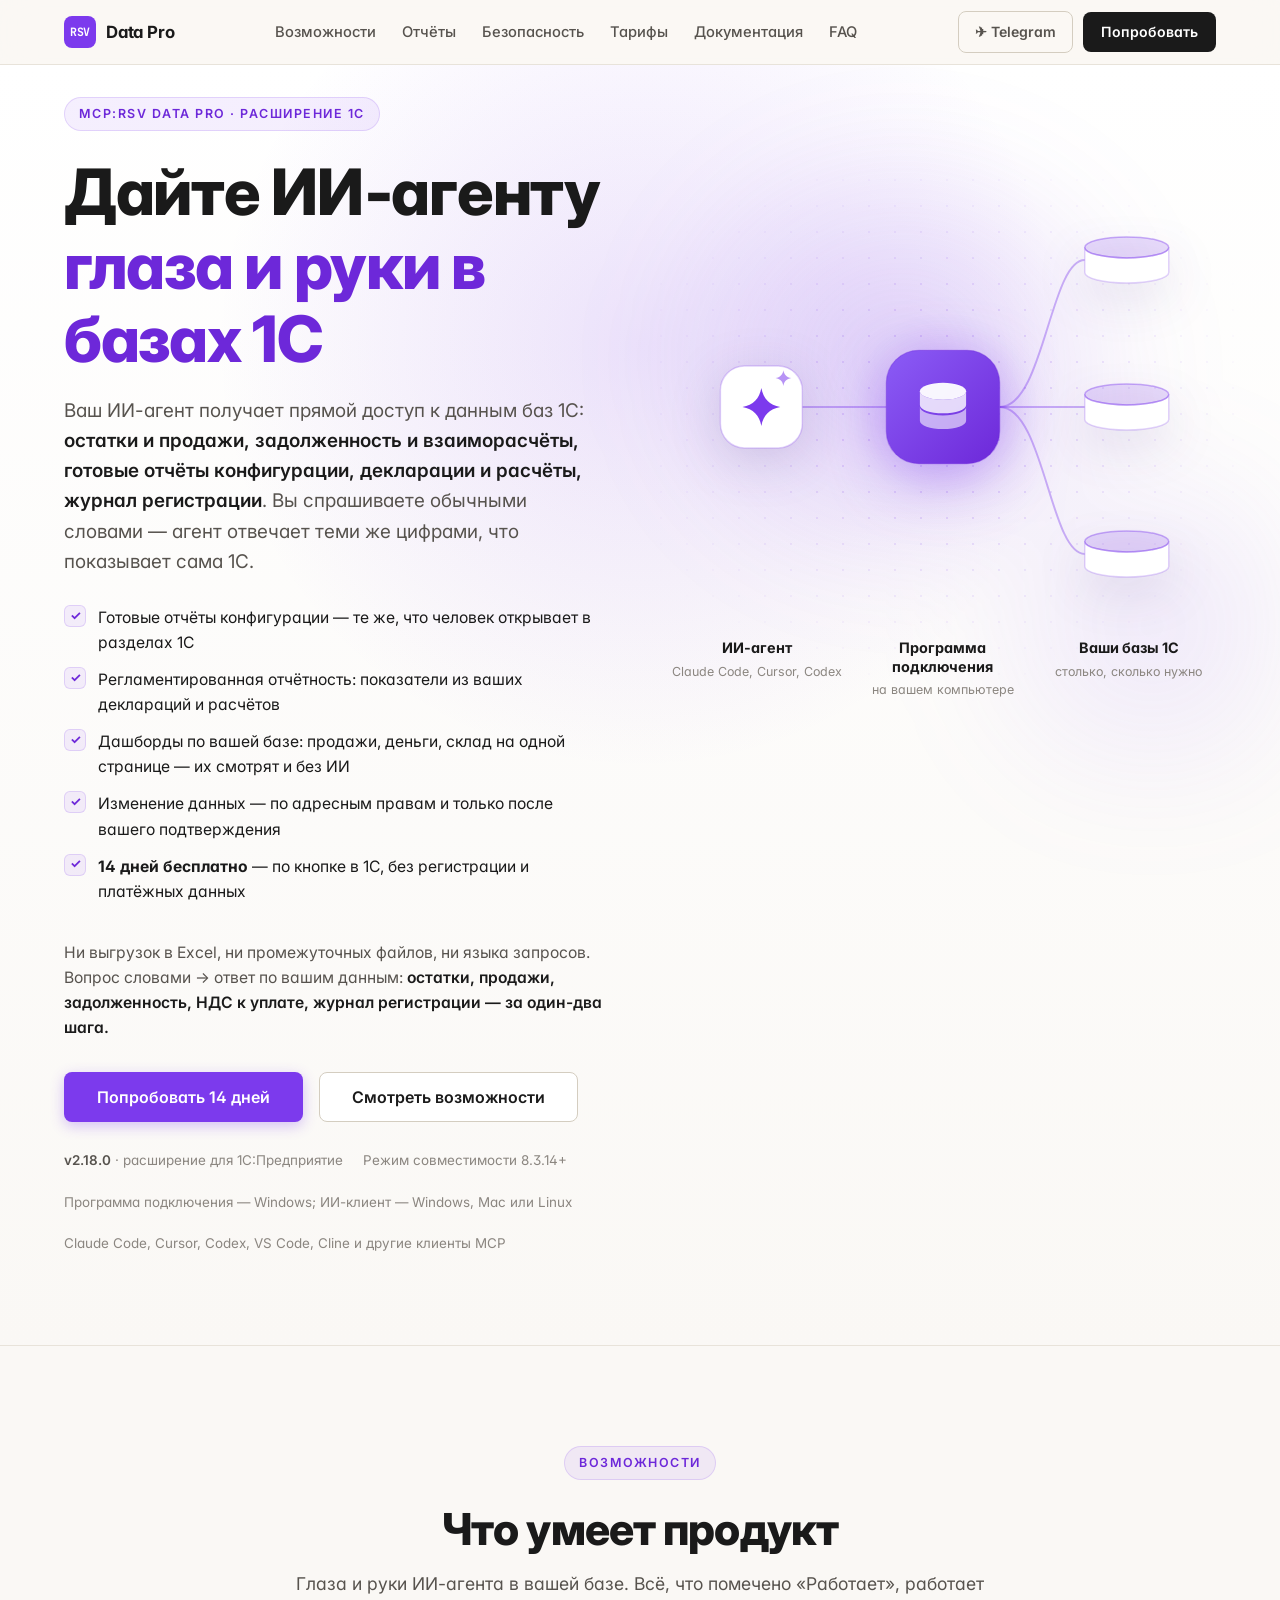
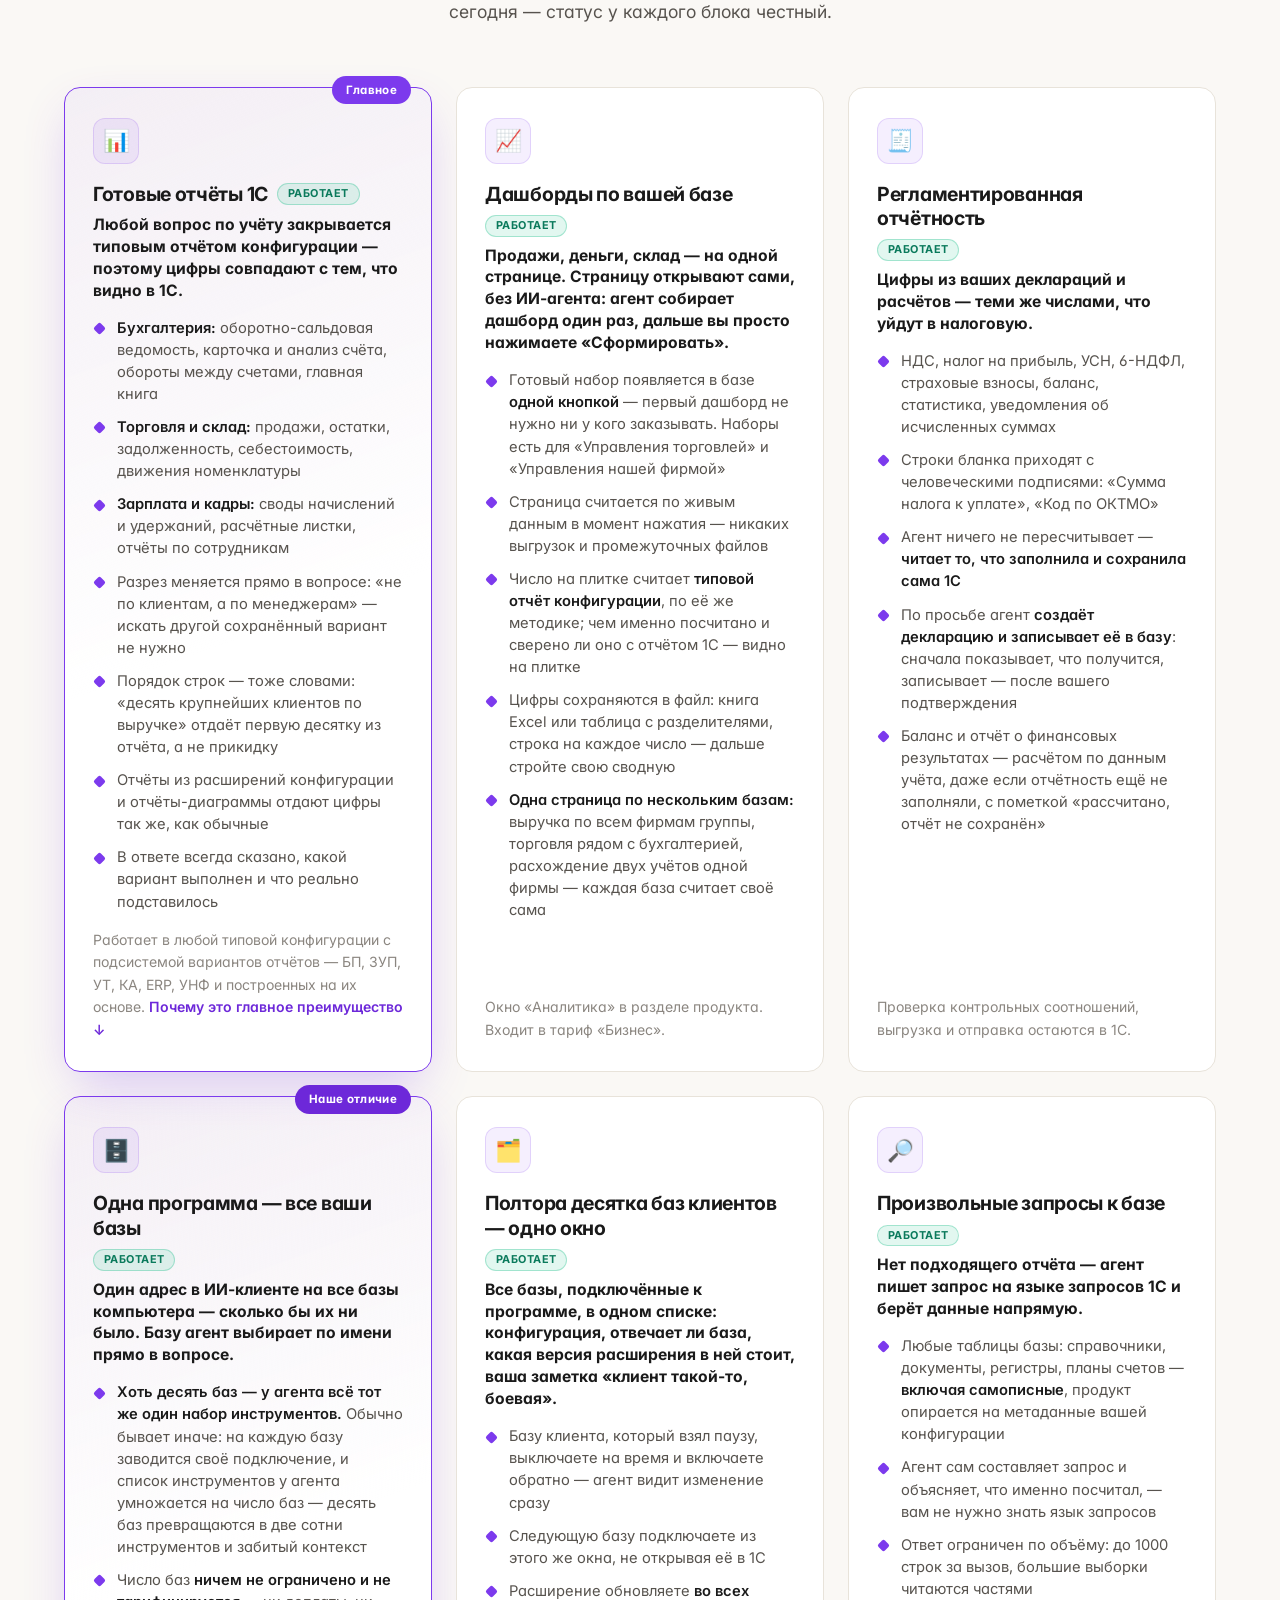
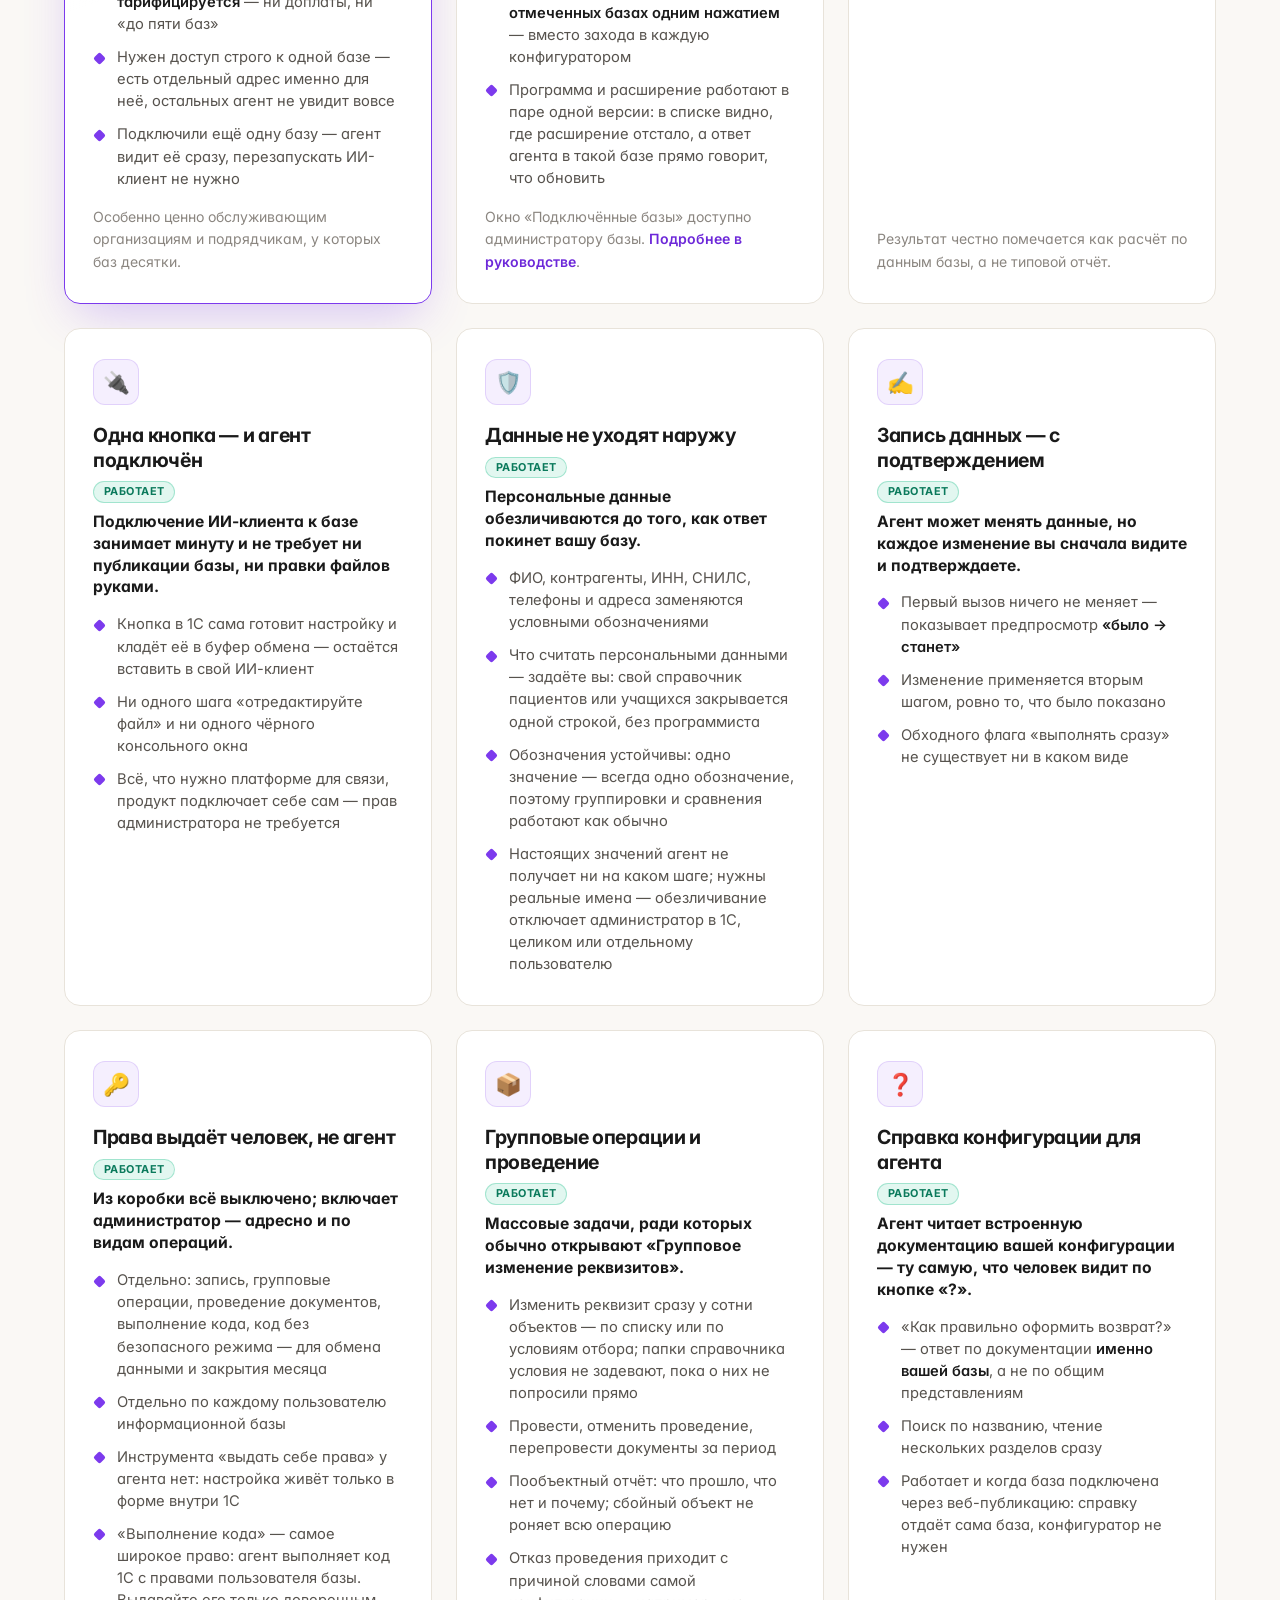
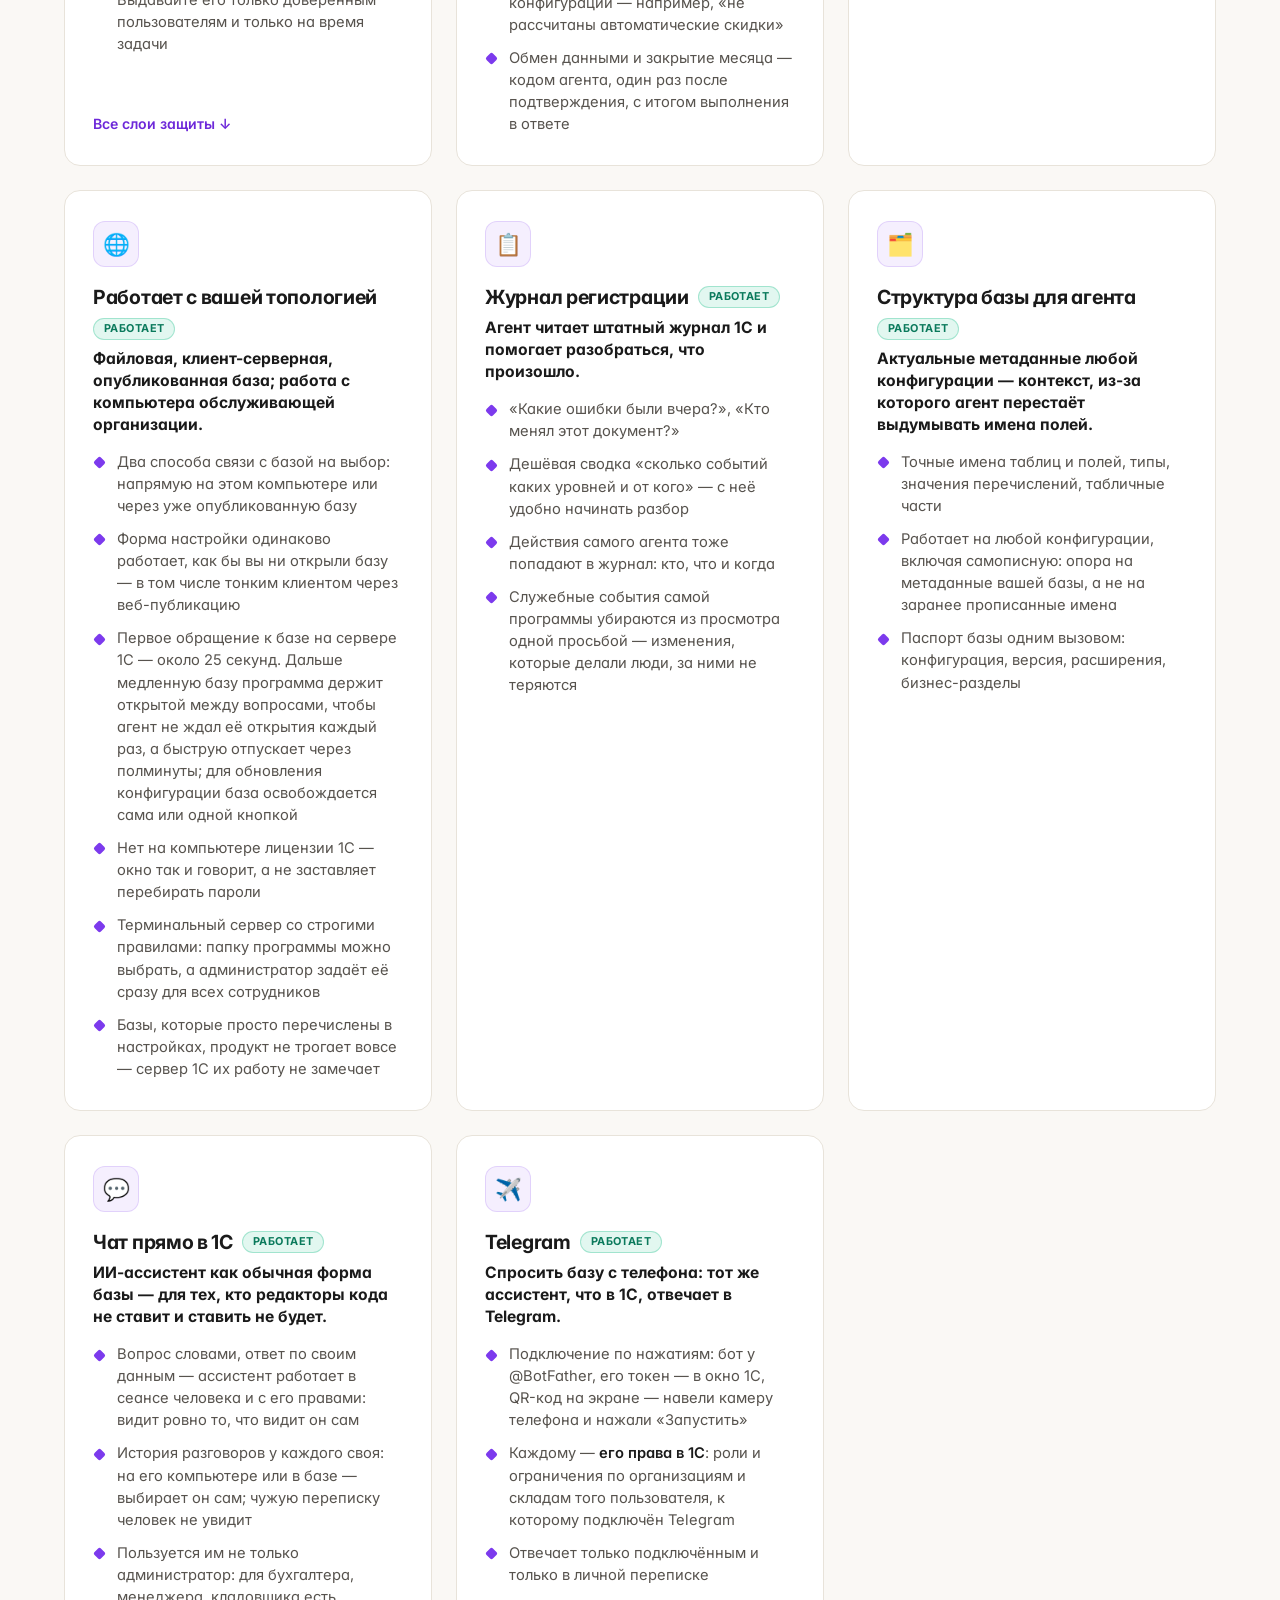
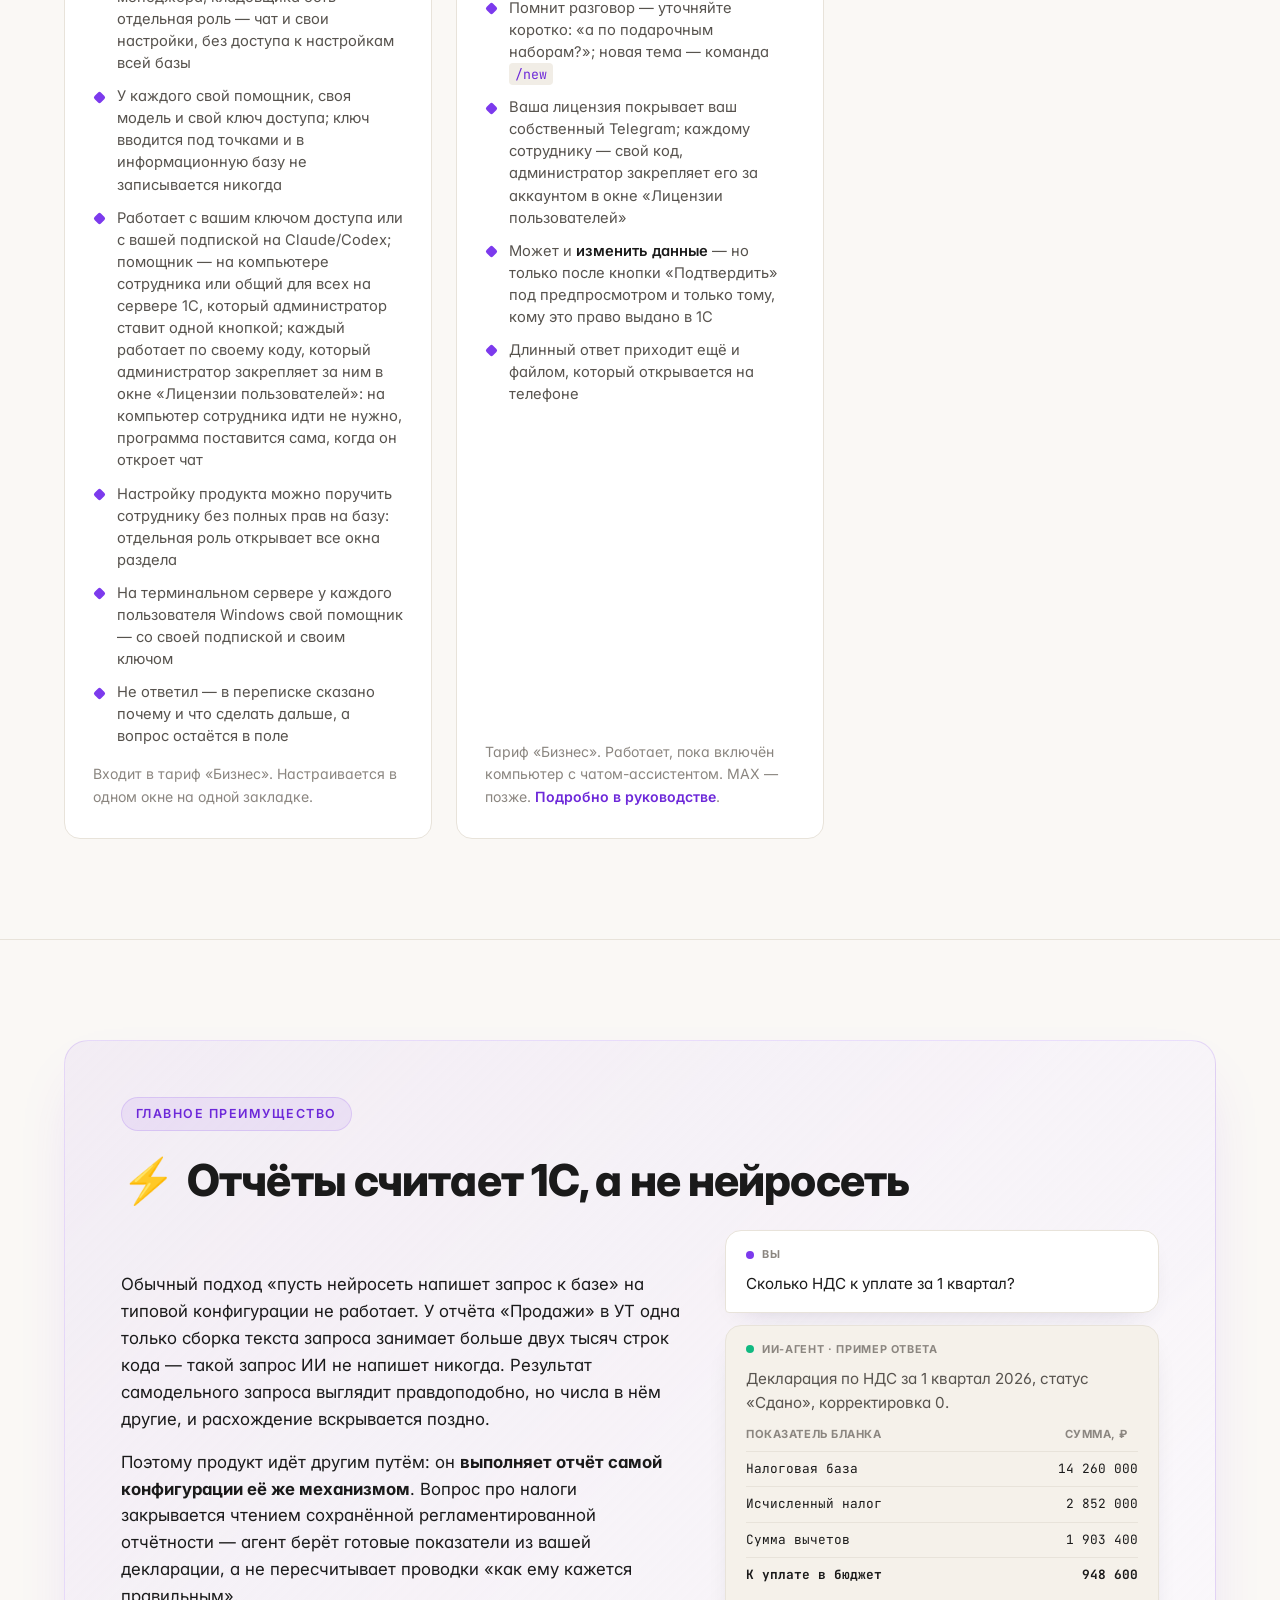
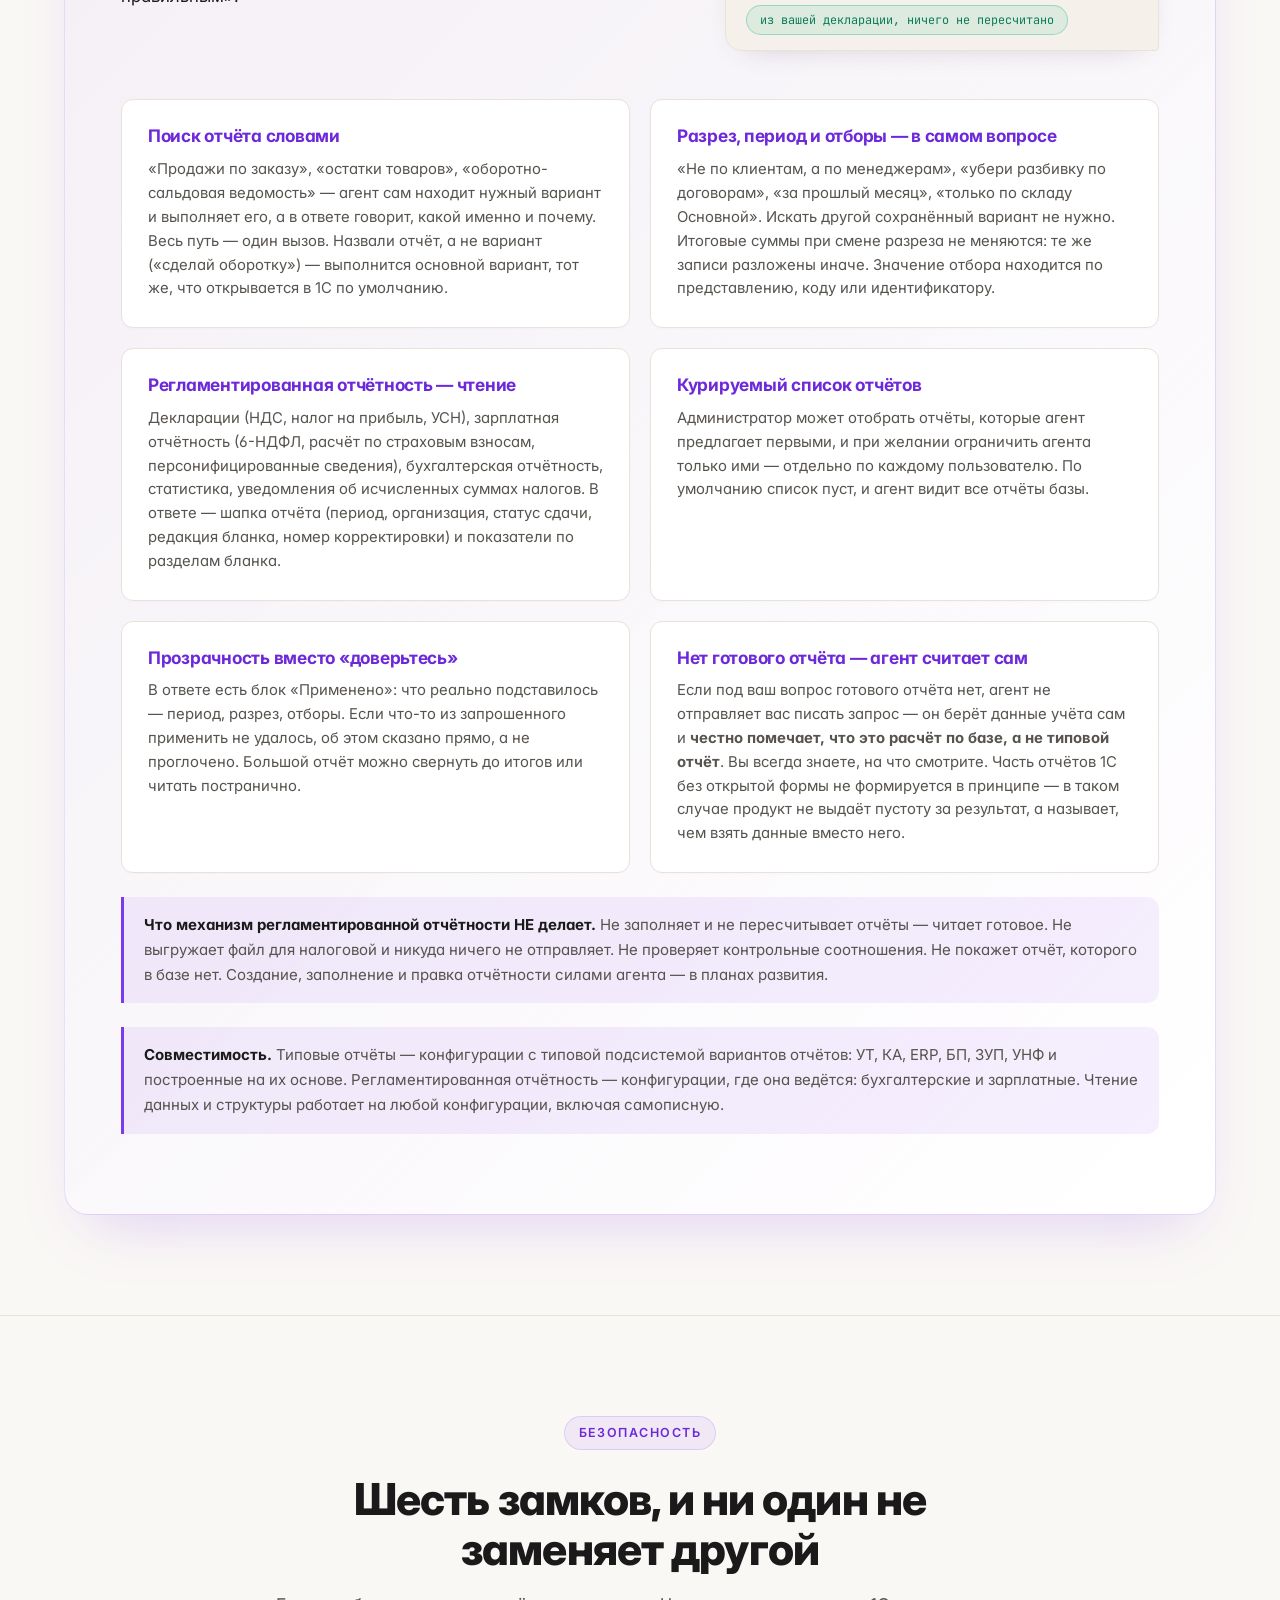
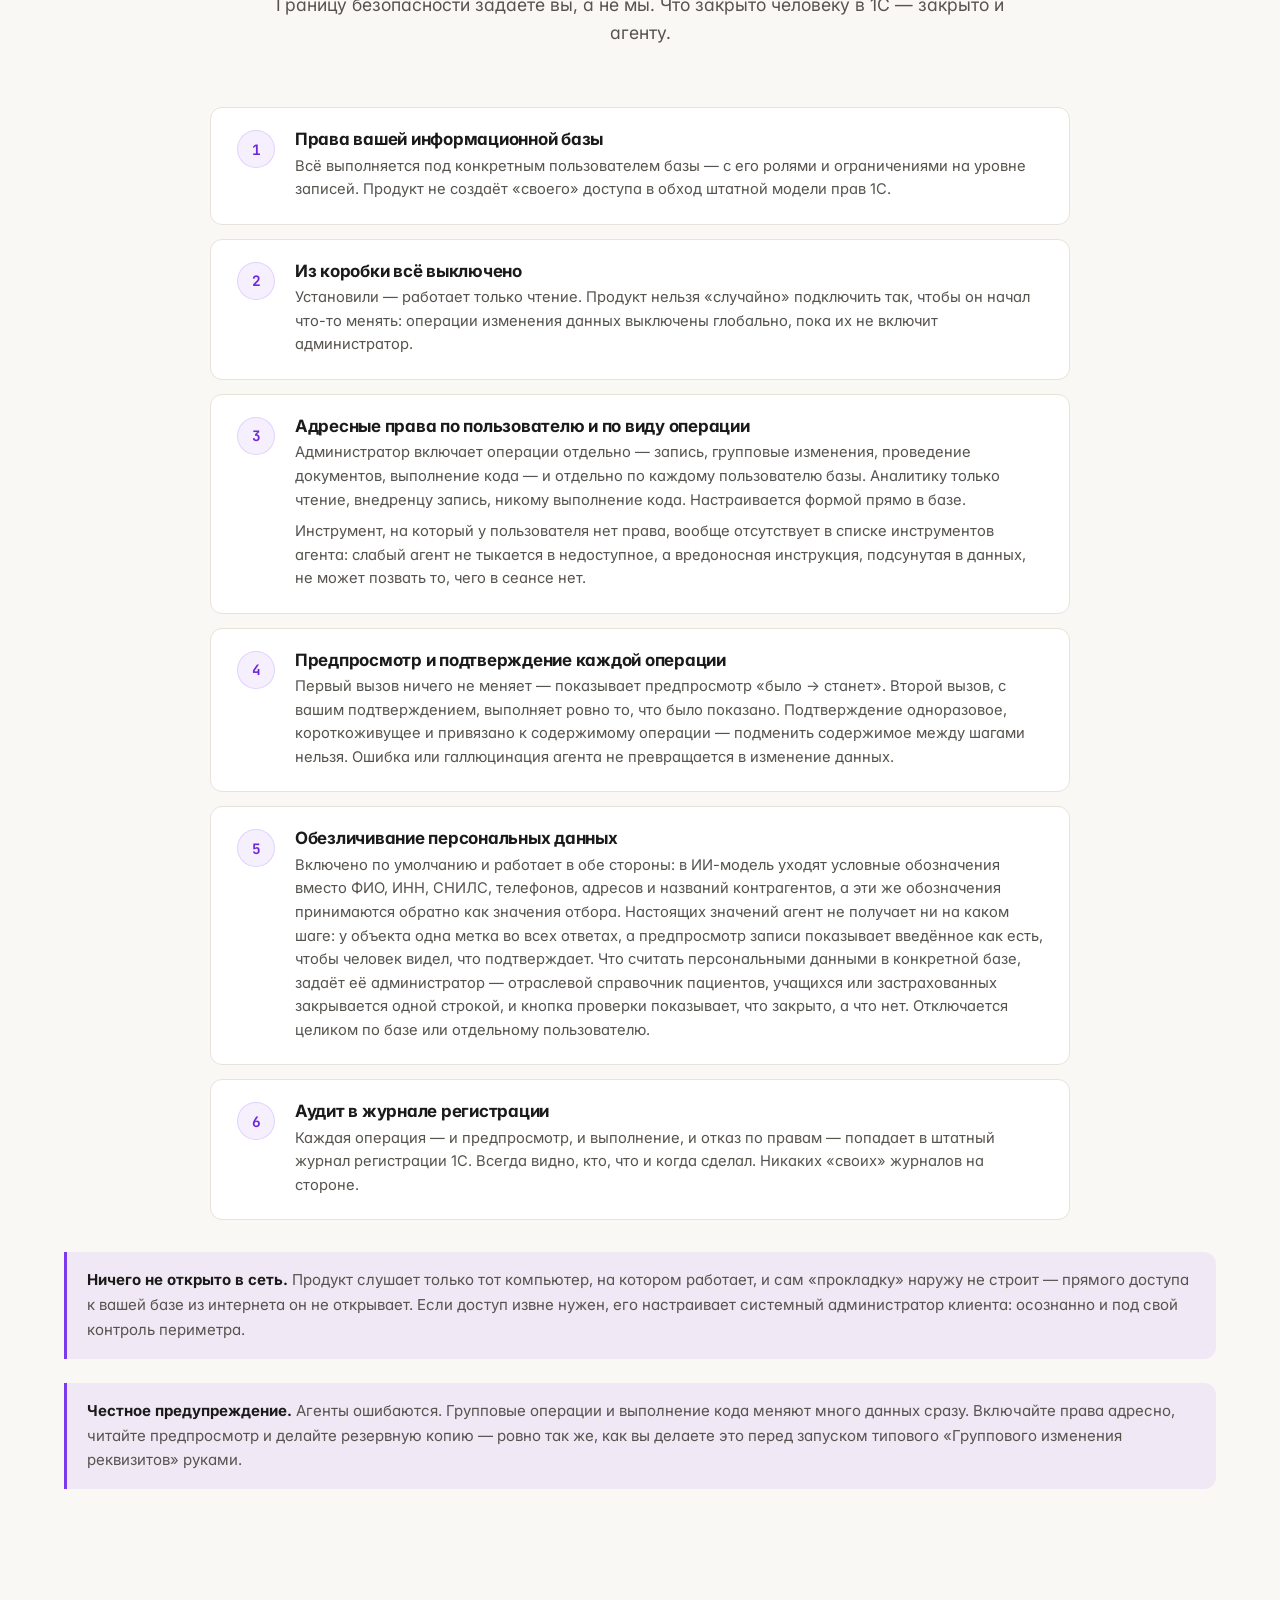
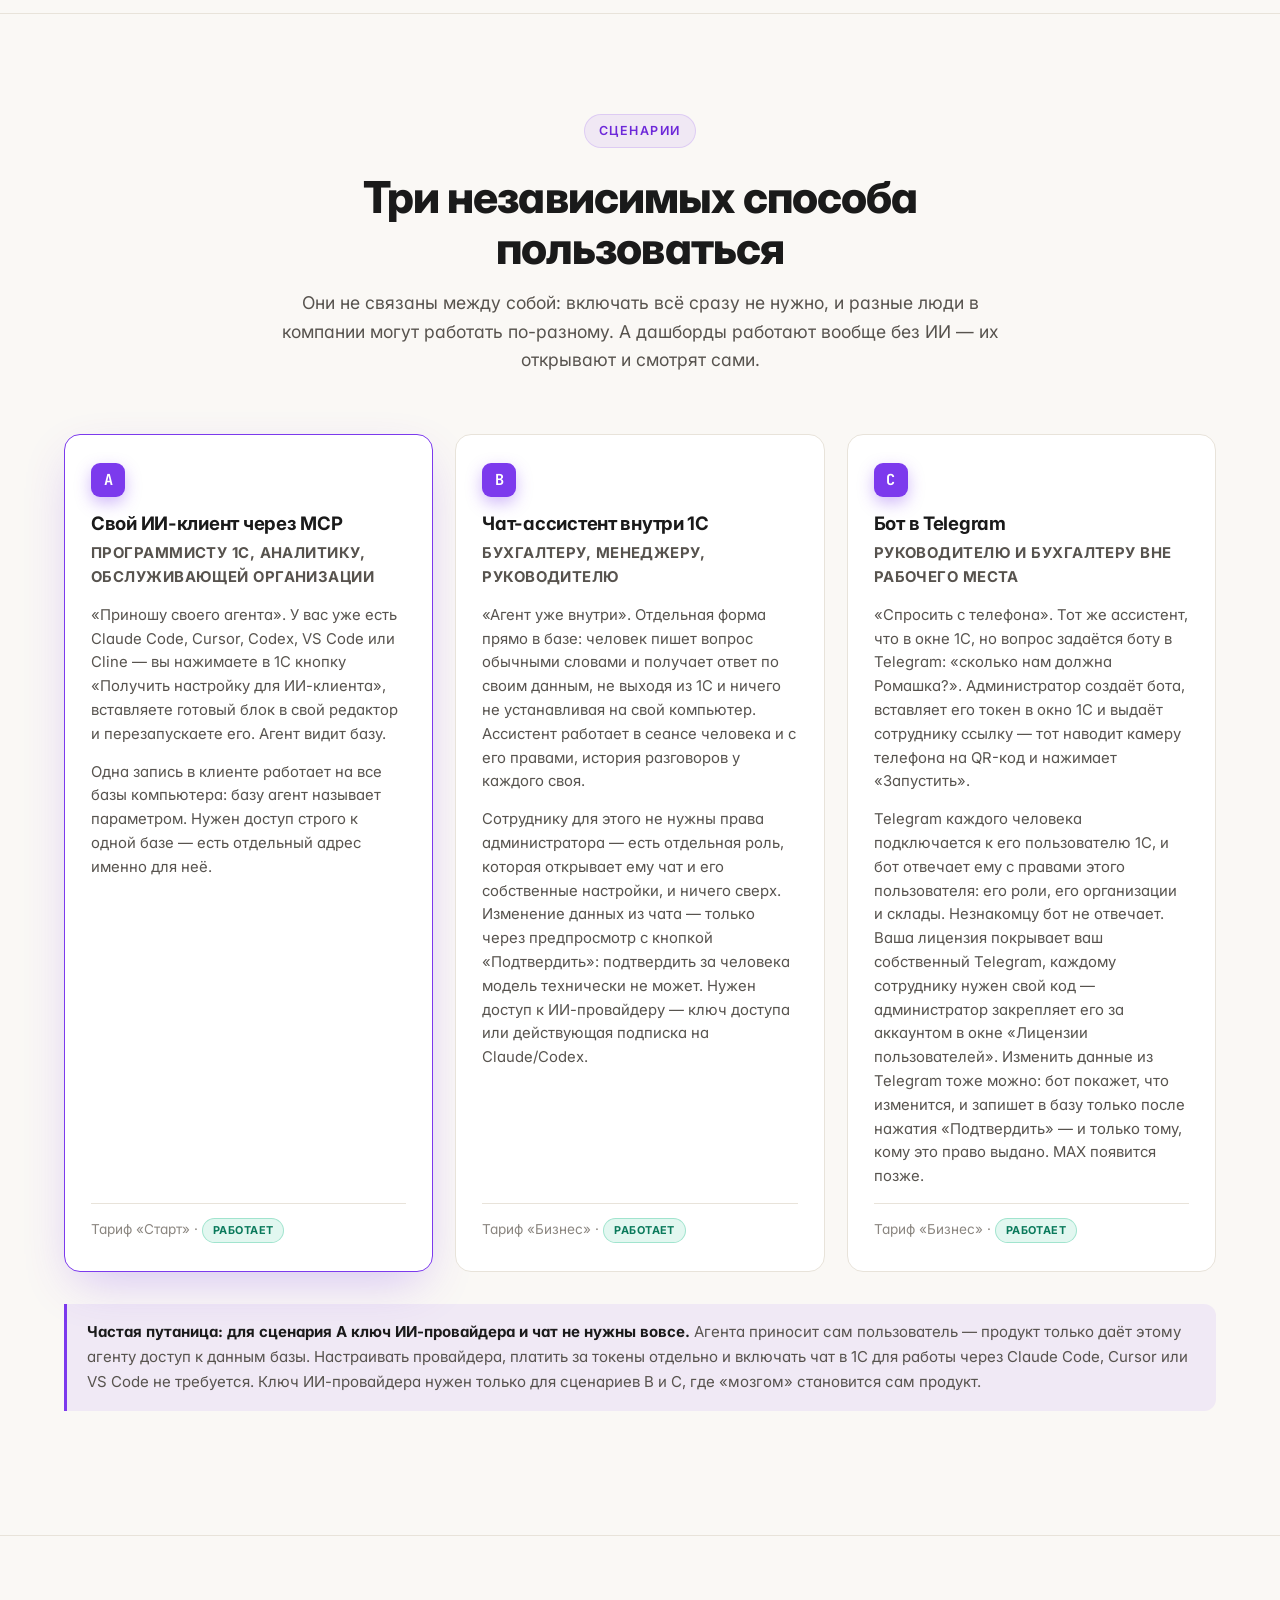
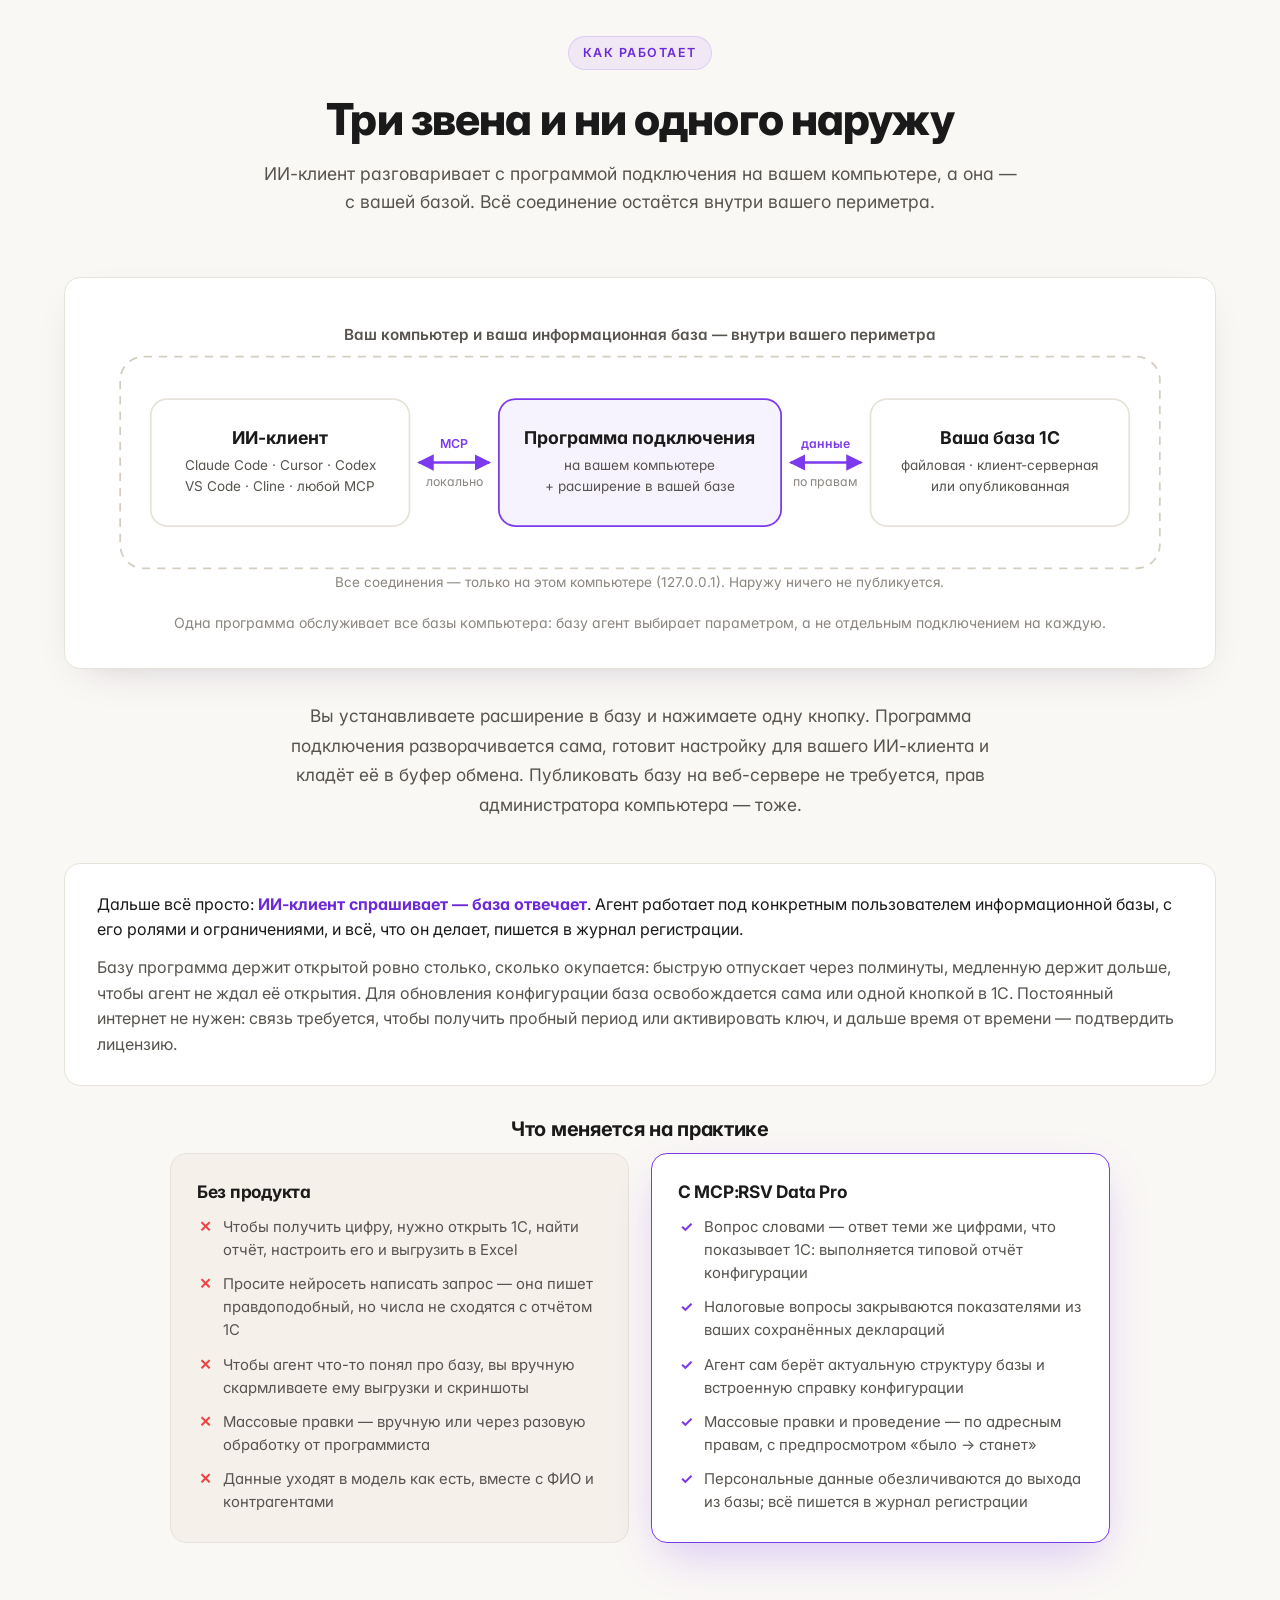
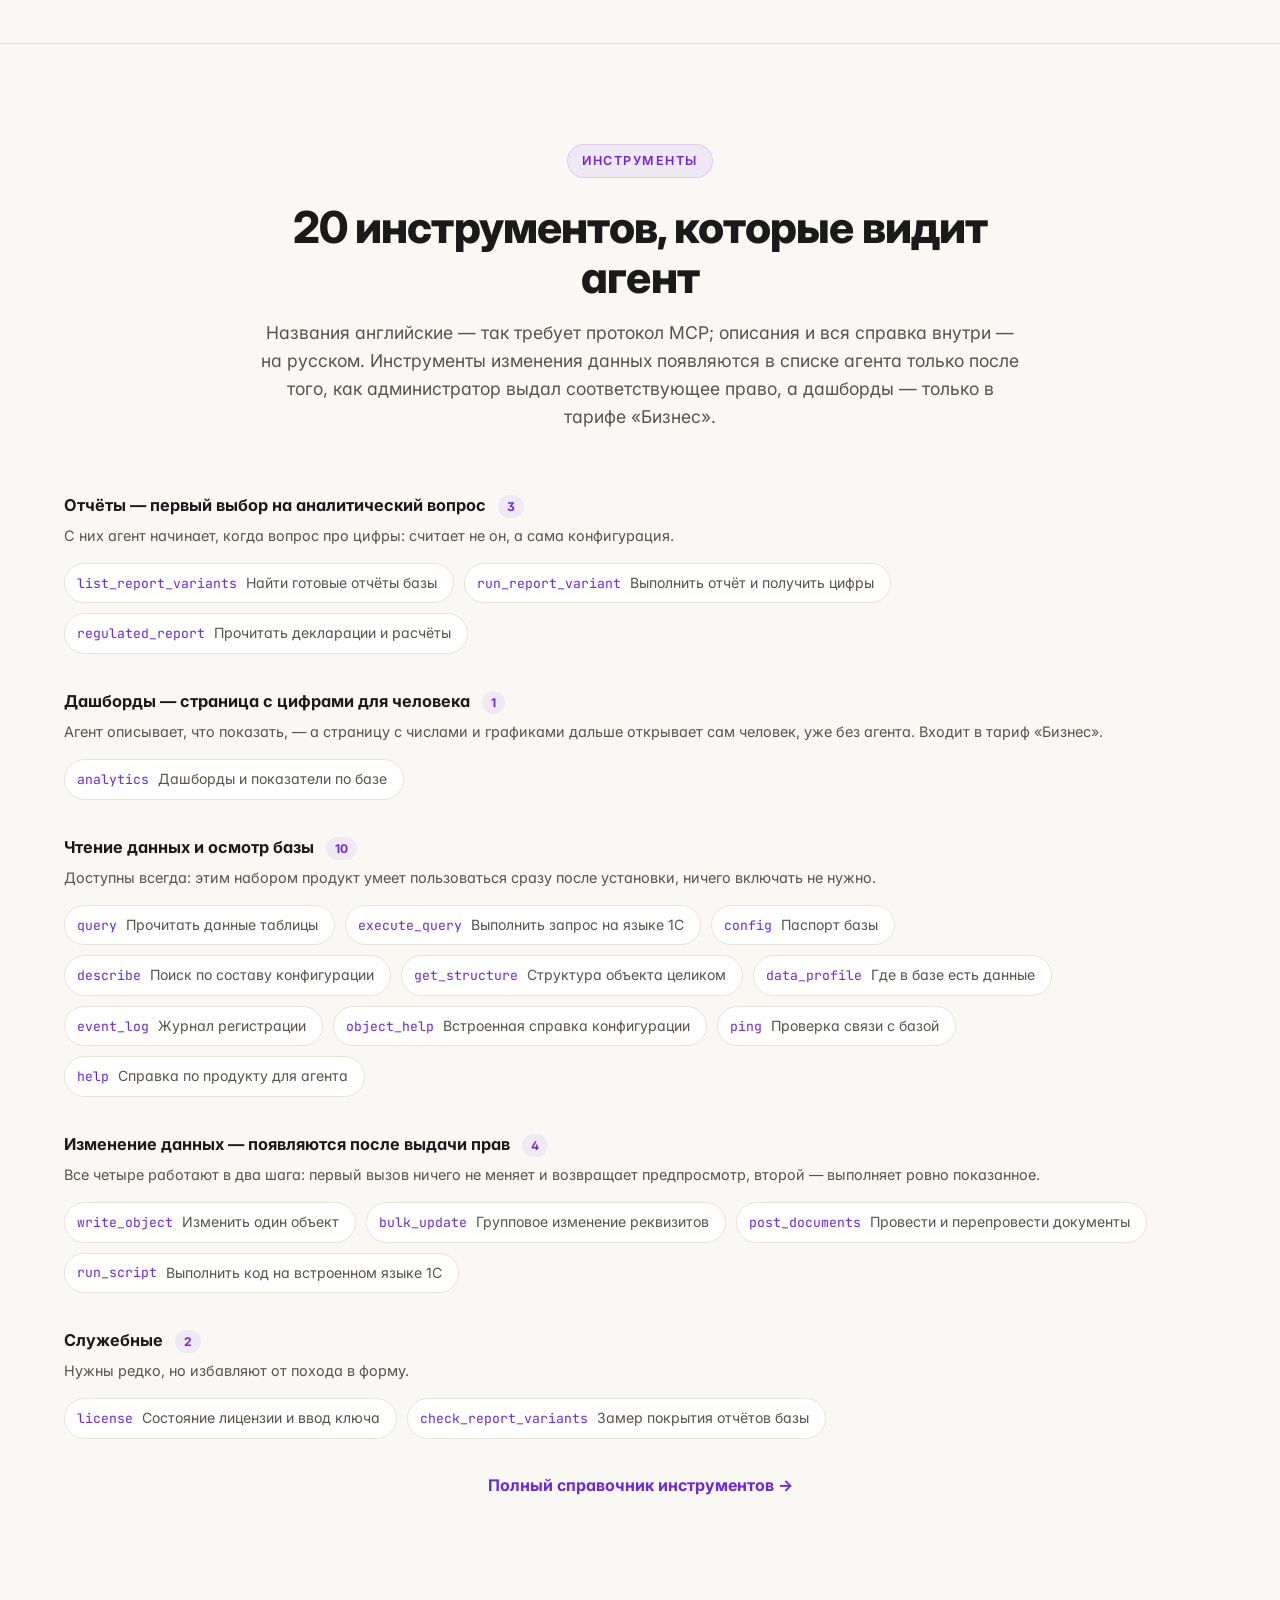
==== commit 5d7728e0: "Сайт: версия 2.18.0" ====
--- a/index.html
+++ b/index.html
@@ -130,7 +130,7 @@
           <a href="#features" class="btn btn-secondary btn-lg">Смотреть возможности</a>
         </div>
         <div class="hero-meta">
-          <span><b data-v="v{v}">v2.17.0</b> · расширение для 1С:Предприятие</span>
+          <span><b data-v="v{v}">v2.18.0</b> · расширение для 1С:Предприятие</span>
           <span>Режим совместимости 8.3.14+</span>
           <span>Программа подключения — Windows; ИИ-клиент — Windows, Mac или Linux</span>
           <span>Claude Code, Cursor, Codex, VS Code, Cline и другие клиенты MCP</span>
@@ -1661,8 +1661,8 @@
       <div class="download-file">
         <div class="download-file-icon">📦</div>
         <div>
-          <div class="download-file-name" data-v="RSVDataPro_{v}.zip">RSVDataPro_2.17.0.zip</div>
-          <div class="download-file-meta" data-v="Версия {v} · 24 МБ">Версия 2.17.0 · 24 МБ</div>
+          <div class="download-file-name" data-v="RSVDataPro_{v}.zip">RSVDataPro_2.18.0.zip</div>
+          <div class="download-file-meta" data-v="Версия {v} · 24 МБ">Версия 2.18.0 · 24 МБ</div>
         </div>
       </div>
 
@@ -1680,7 +1680,7 @@
            не трогает — он пишет шаблон data-v в ТЕКСТ тега, и подпись кнопки
            превратилась бы в путь к файлу. -->
       <a class="btn btn-primary btn-lg" target="_blank" rel="noopener"
-         href="https://github.com/prepod2003/rsv-data-pro/releases/latest/download/RSVDataPro_2.17.0.zip">⬇ Скачать расширение</a>
+         href="https://github.com/prepod2003/rsv-data-pro/releases/latest/download/RSVDataPro_2.18.0.zip">⬇ Скачать расширение</a>
 
       <div class="download-note">
         Пробный период на 14 дней включается кнопкой в 1С — покупать ничего не нужно.
@@ -1696,14 +1696,21 @@
       <h3>История версий</h3>
 
       <div class="changelog-entry">
-        <a class="changelog-version" href="release.html?v=2.17.0"
-           title="Открыть описание выпуска 2.17.0">v2.17.0</a>
-        <h4>Расход токенов · Отчёты и запросы · Запись документов · Настройка продукта · Пробный период · Telegram</h4>
-        <p>ИИ-клиент, чат в 1С и бот в Telegram расходуют меньше токенов. Сотрудника можно подключить к чату со своего места: администратор закрепляет код, а программа ставится на компьютер сотрудника сама. Настройку продукта можно поручить сотруднику без полных прав на базу. Топ по отчёту считается по позициям, а пустой результат отбора ассистент больше не выдаёт за отсутствие продаж. <a href="release.html?v=2.17.0">Полный список →</a></p>
+        <a class="changelog-version" href="release.html?v=2.18.0"
+           title="Открыть описание выпуска 2.18.0">v2.18.0</a>
+        <h4>Работа с антивирусом</h4>
+        <p>Срочный выпуск. Защитник Windows мог принять программу подключения за угрозу и удалить её. Если это случилось, обновите продукт. <a href="release.html?v=2.18.0">Полный список →</a></p>
       </div>
 
       <details class="changelog-archive">
-        <summary>Показать предыдущие версии (v2.16.0 и старше)</summary>
+        <summary>Показать предыдущие версии (v2.17.0 и старше)</summary>
+
+        <div class="changelog-entry">
+          <a class="changelog-version" href="release.html?v=2.17.0"
+             title="Открыть описание выпуска 2.17.0">v2.17.0</a>
+          <h4>Расход токенов · Отчёты и запросы · Запись документов · Настройка продукта · Пробный период · Telegram</h4>
+          <p>ИИ-клиент, чат в 1С и бот в Telegram расходуют меньше токенов. Сотрудника можно подключить к чату со своего места: администратор закрепляет код, а программа ставится на компьютер сотрудника сама. Настройку продукта можно поручить сотруднику без полных прав на базу. Топ по отчёту считается по позициям, а пустой результат отбора ассистент больше не выдаёт за отсутствие продаж. <a href="release.html?v=2.17.0">Полный список →</a></p>
+        </div>
 
         <div class="changelog-entry">
           <a class="changelog-version" href="release.html?v=2.16.0"
@@ -2054,7 +2061,7 @@
     </div>
     <div class="footer-bottom">
       <div>Разработал <a href="https://t.me/Prepod2003" target="_blank" rel="noopener">Радзивиллович Сергей</a></div>
-      <div data-v="MCP:RSV Data Pro v{v} · 2026">MCP:RSV Data Pro v2.17.0 · 2026</div>
+      <div data-v="MCP:RSV Data Pro v{v} · 2026">MCP:RSV Data Pro v2.18.0 · 2026</div>
     </div>
     <div class="footer-disclaimer">
       <p><strong>MCP:RSV Data Pro</strong> — независимая разработка Радзивилловича С.В., не связанная с фирмой «1С». «1С» и «1С:Предприятие» — её товарные знаки.</p>
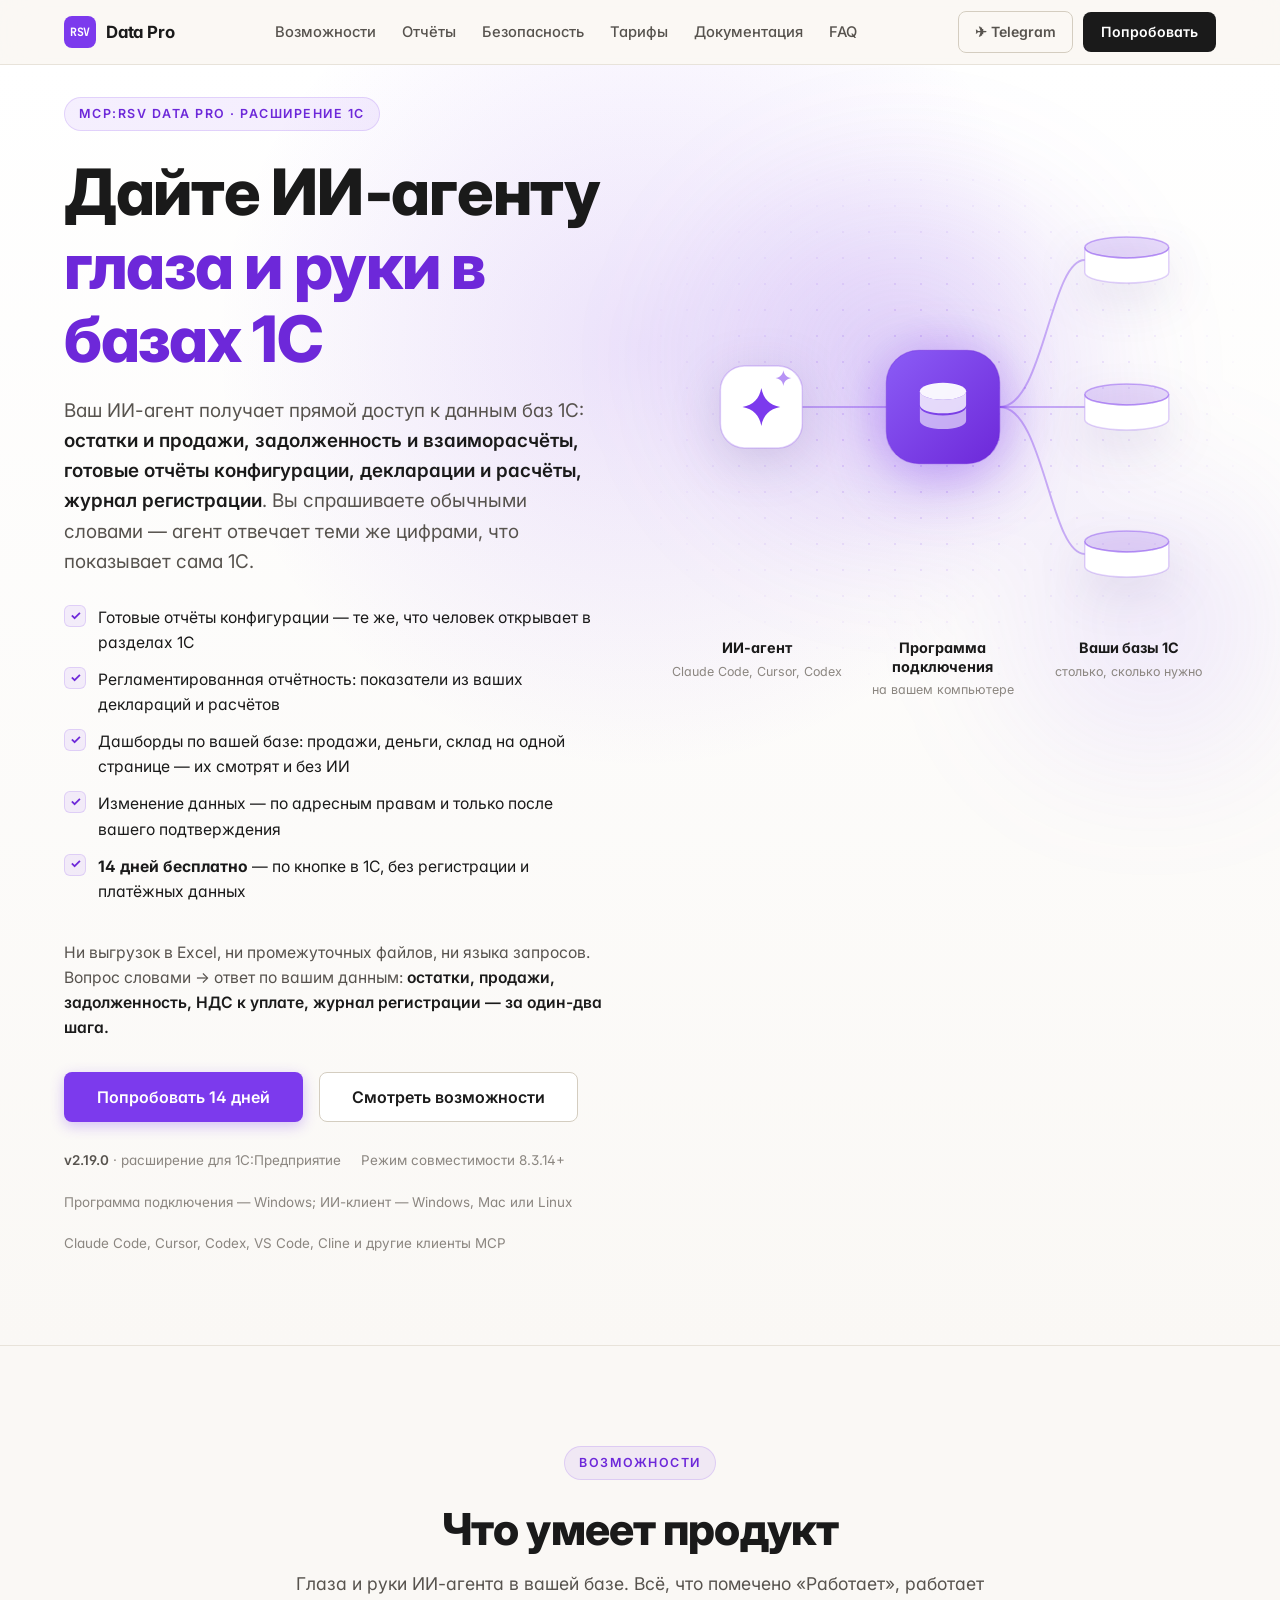
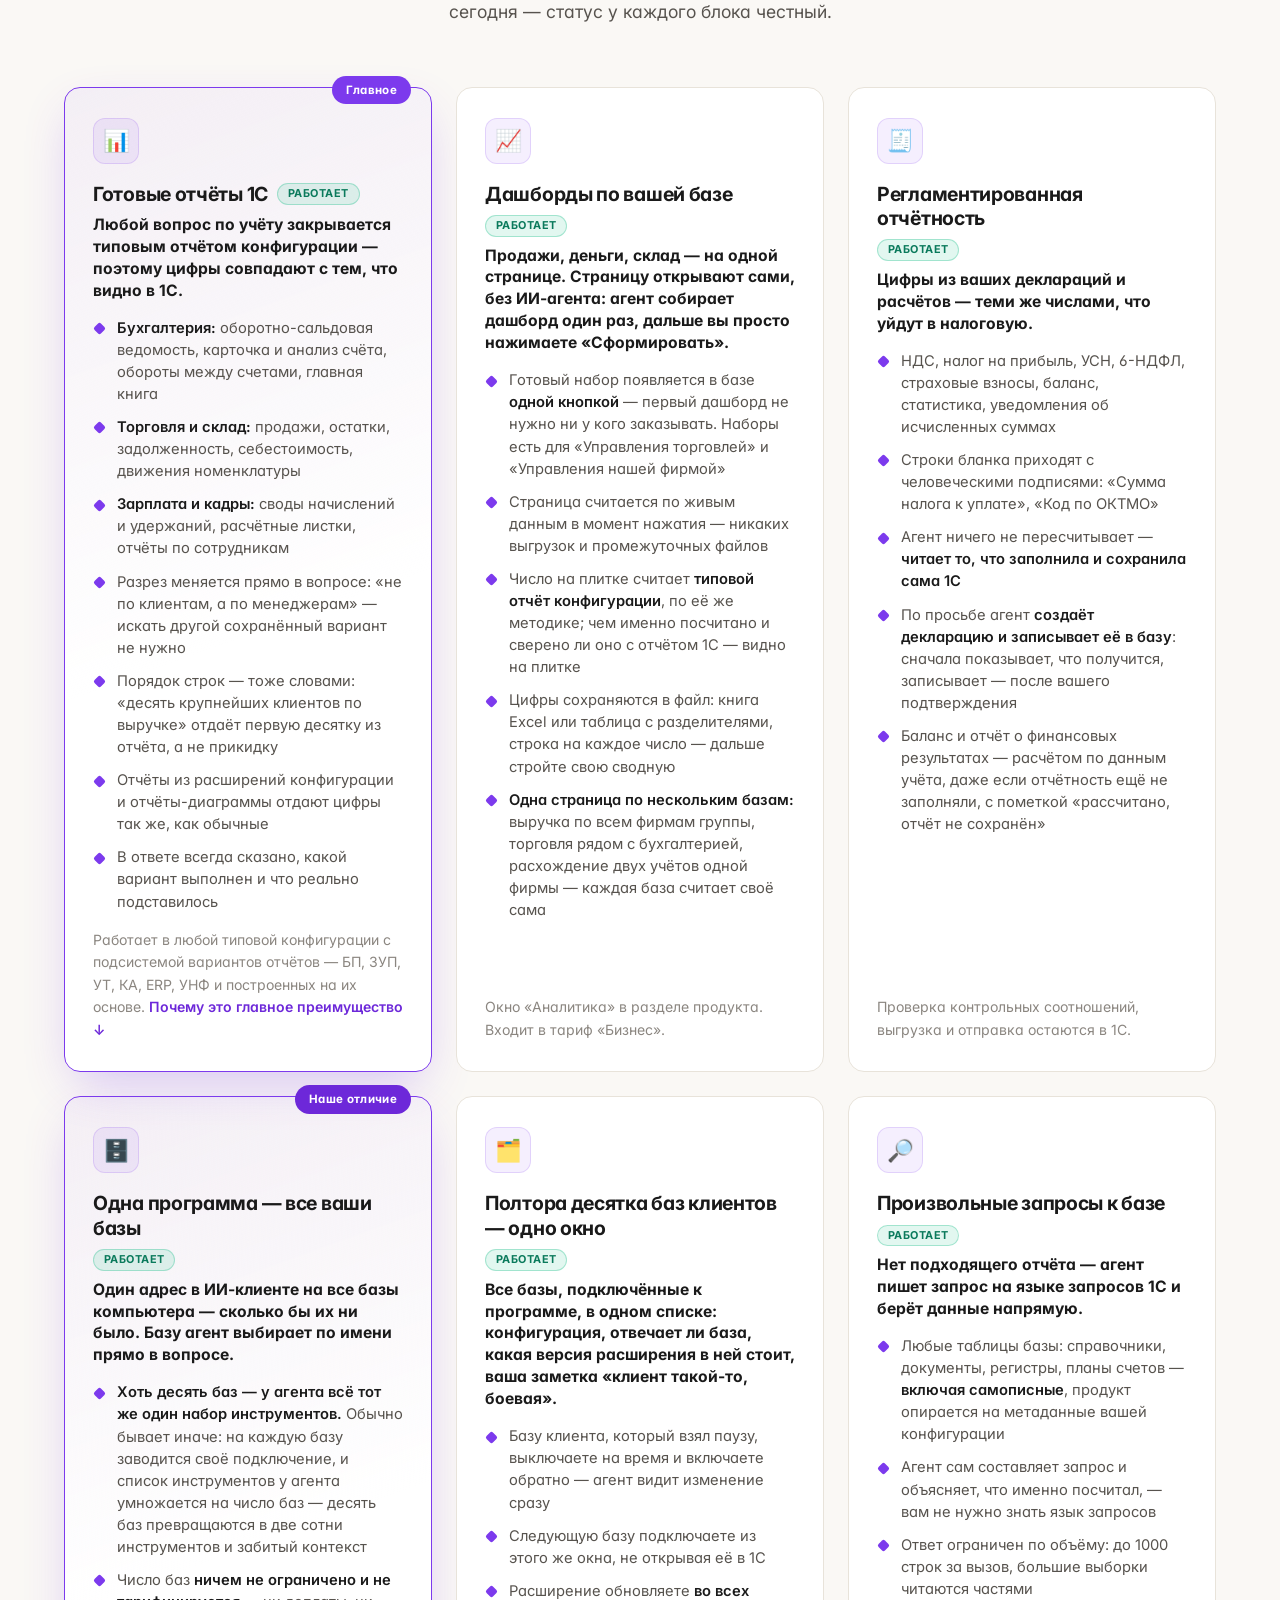
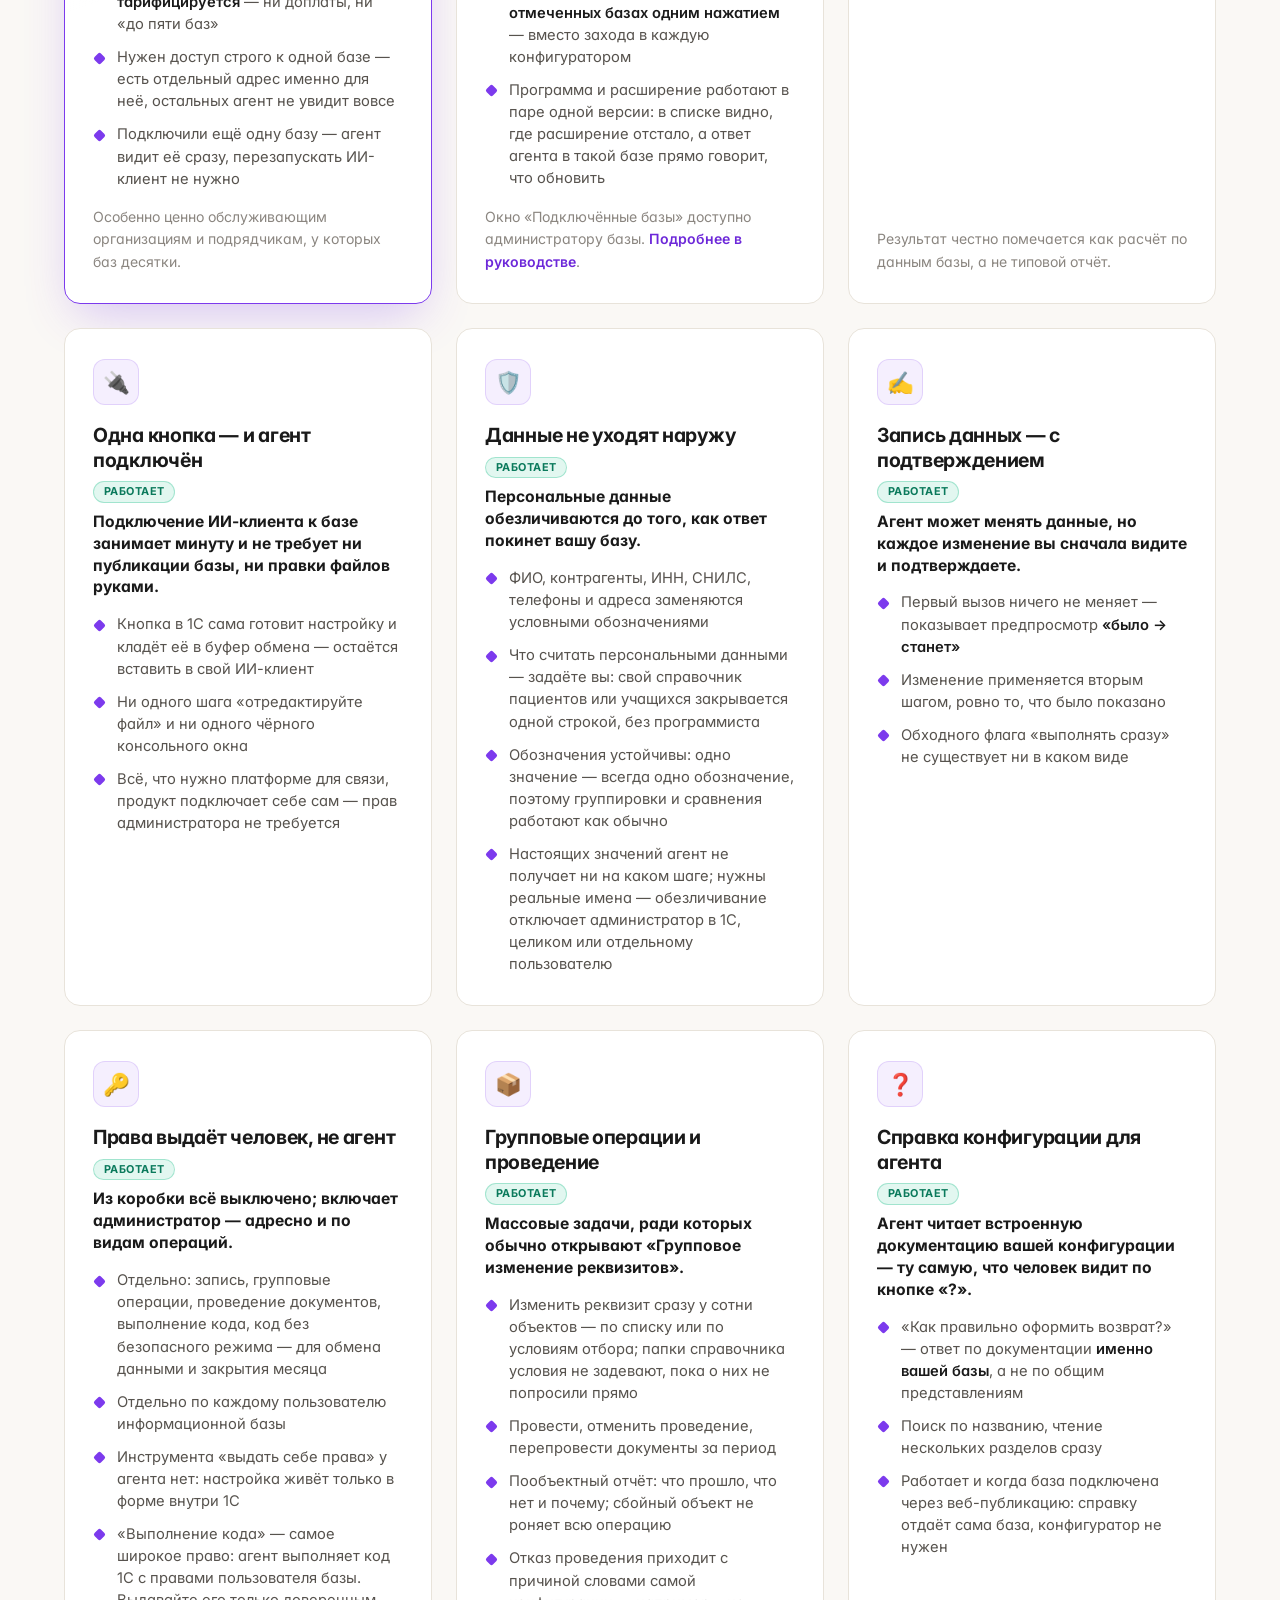
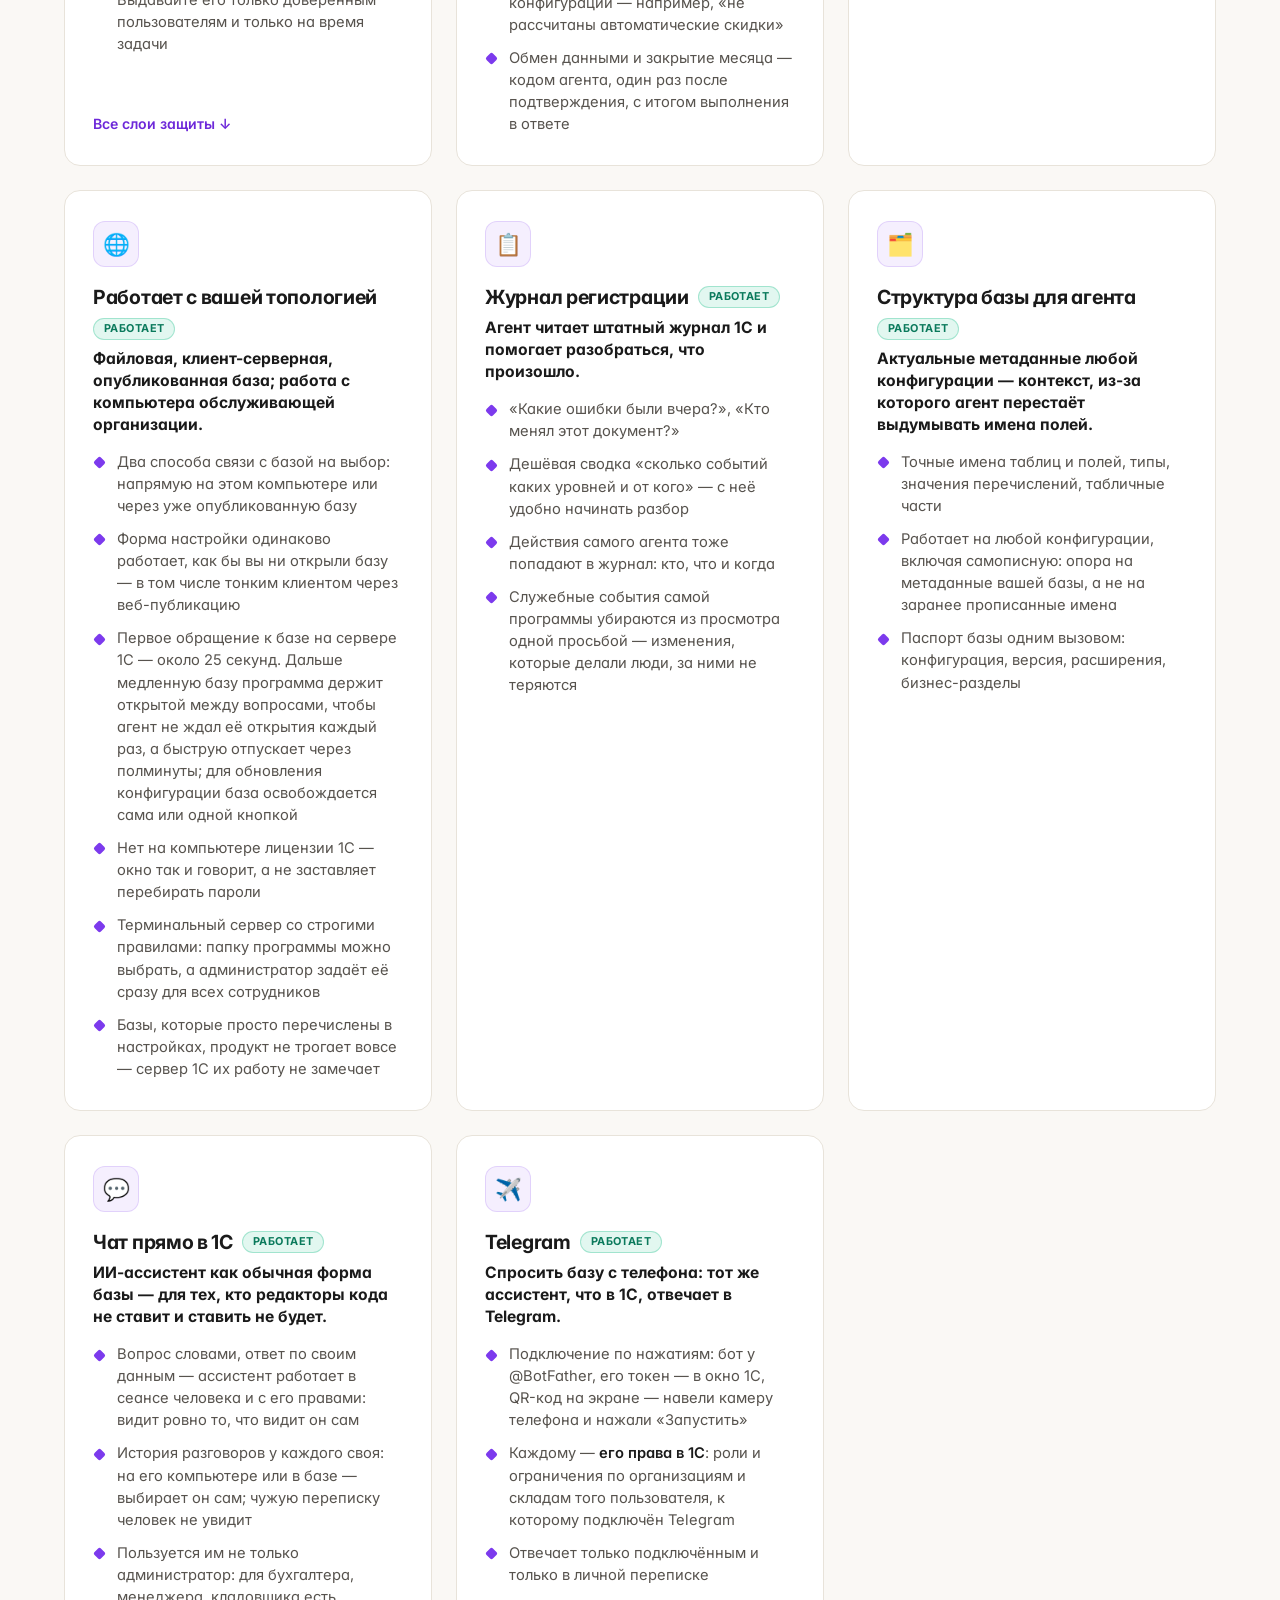
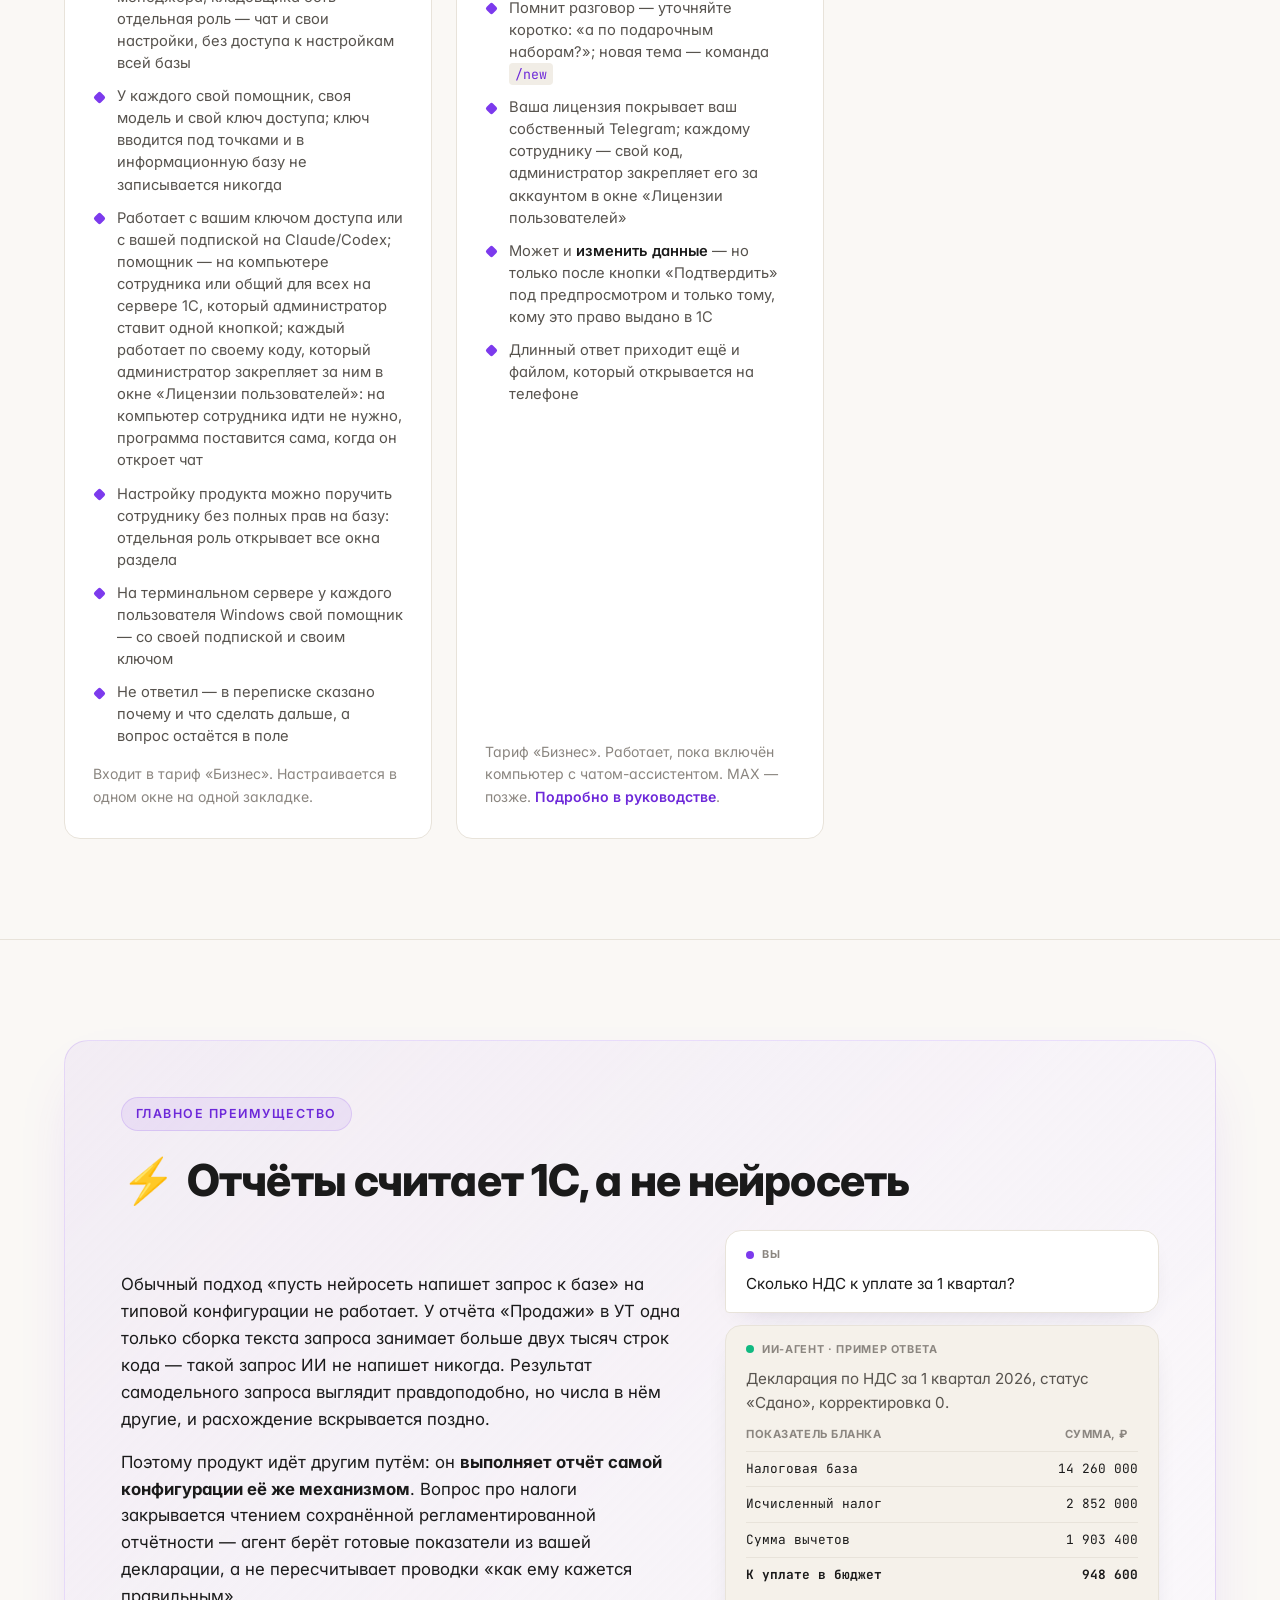
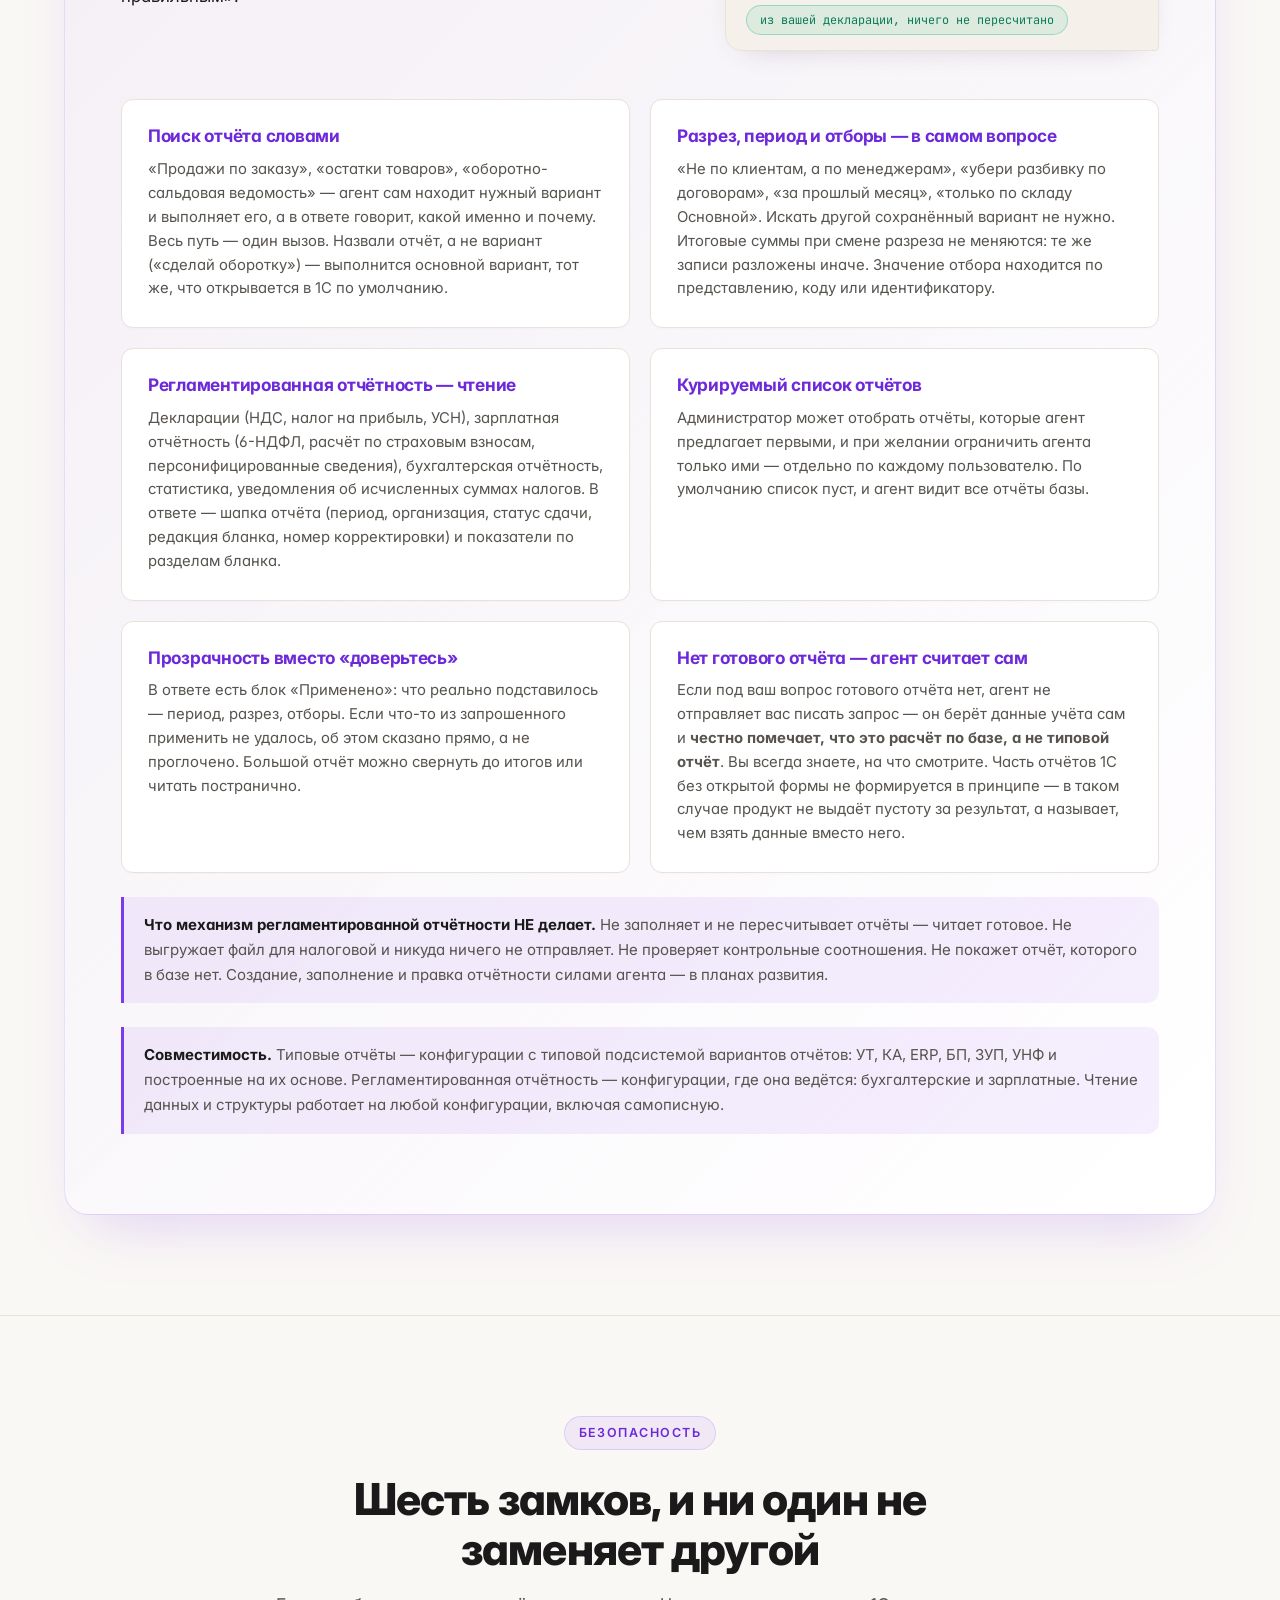
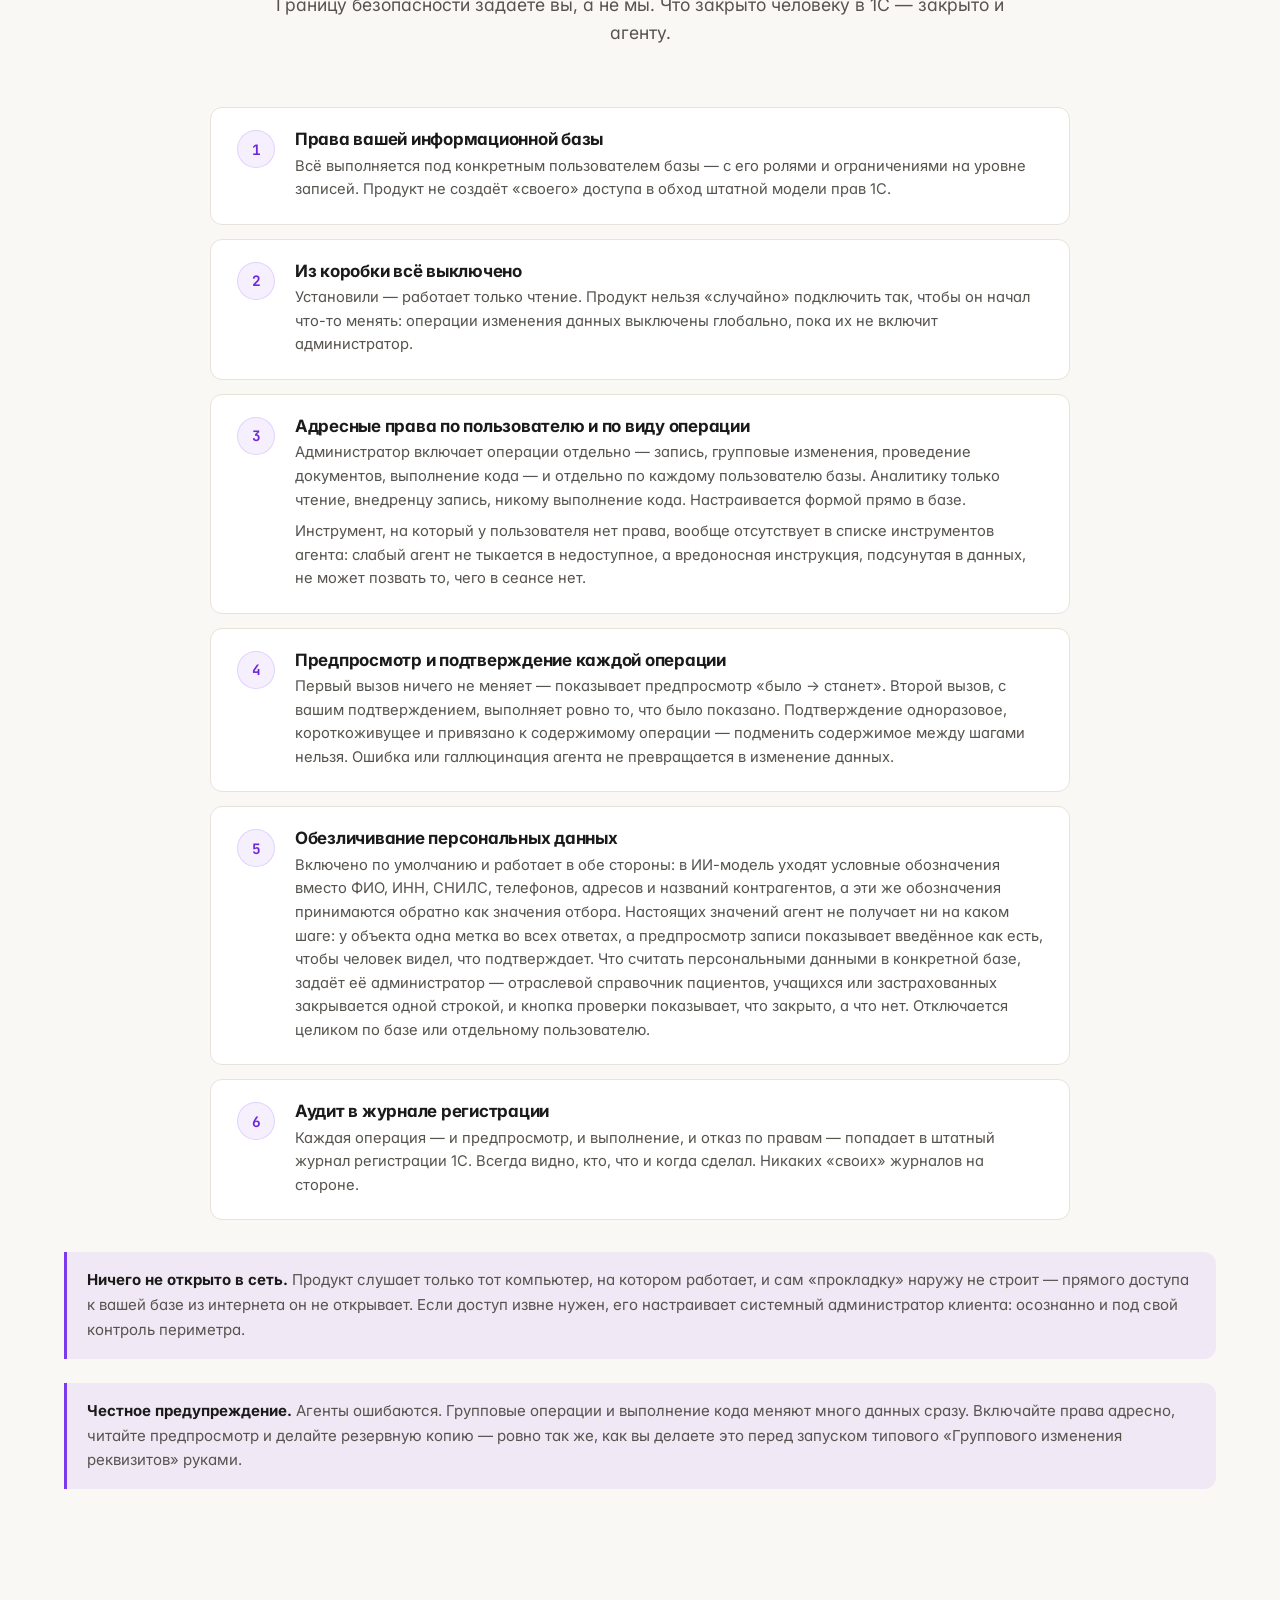
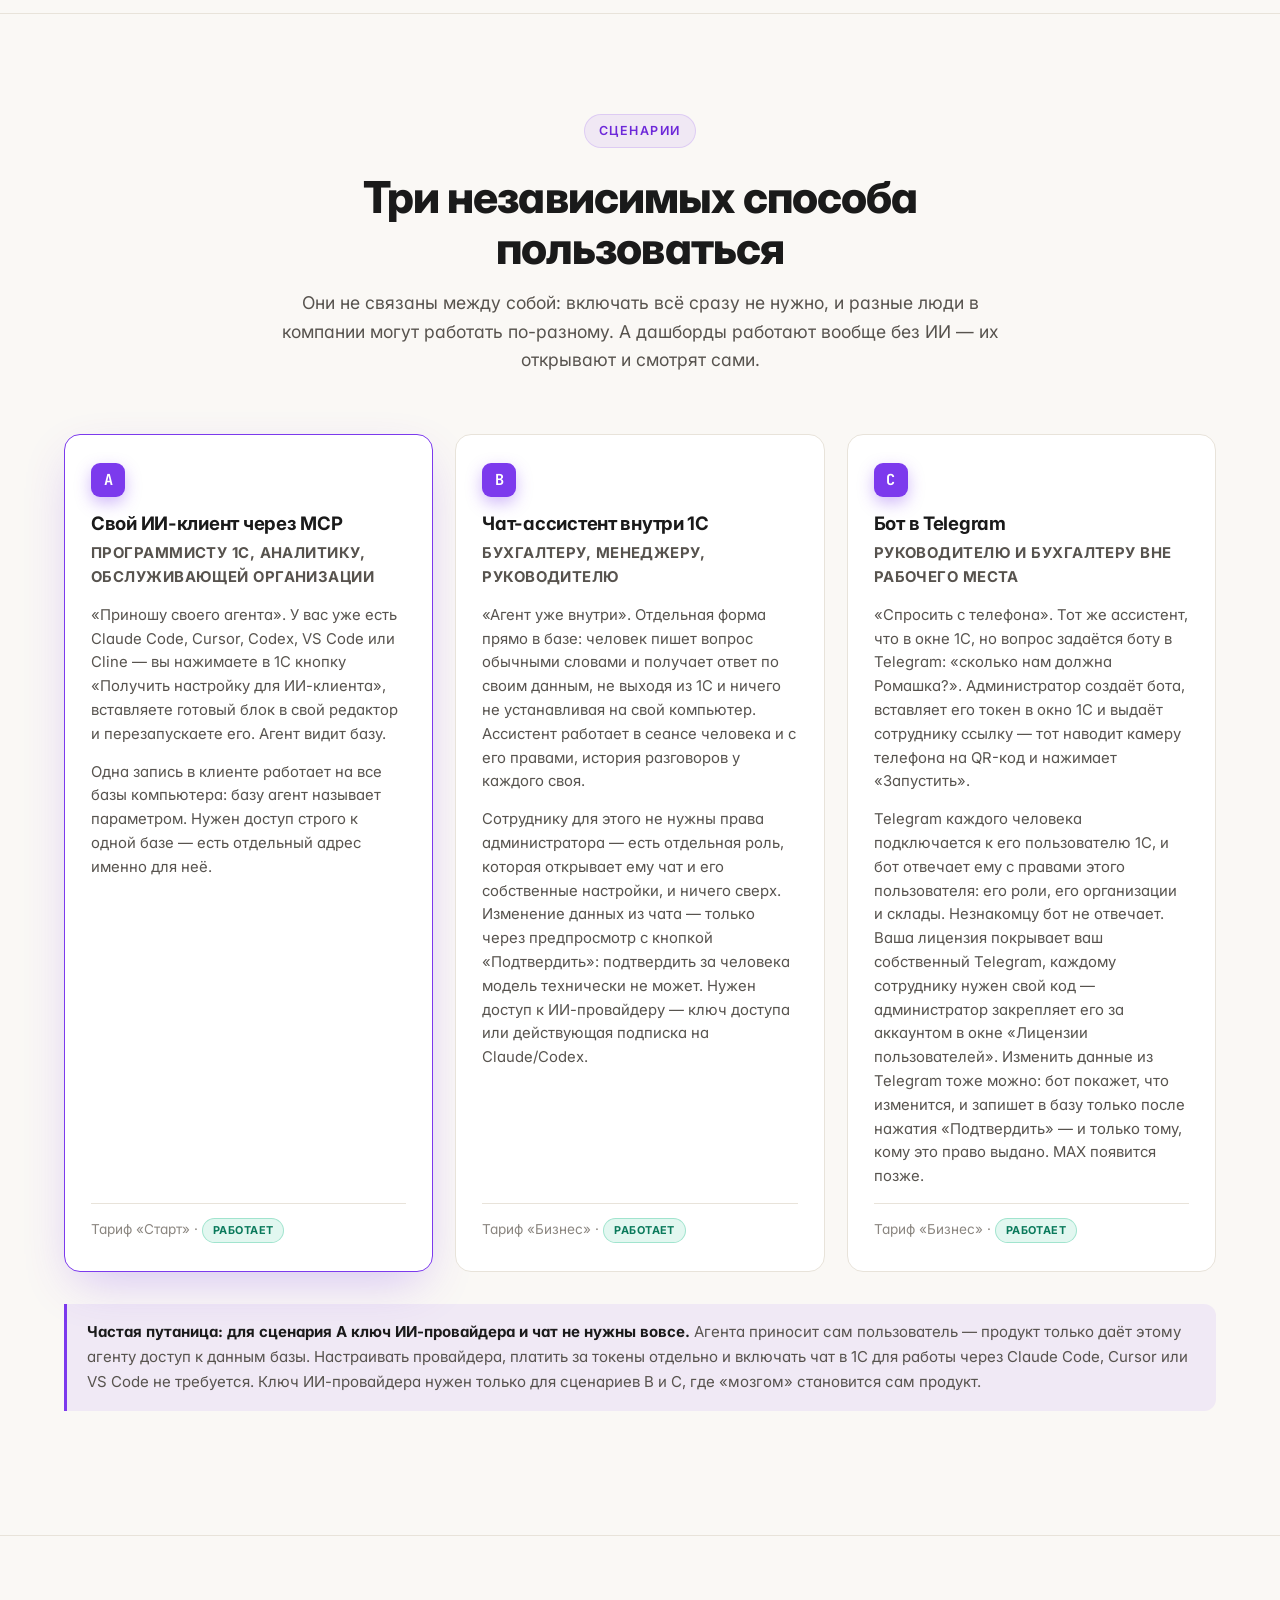
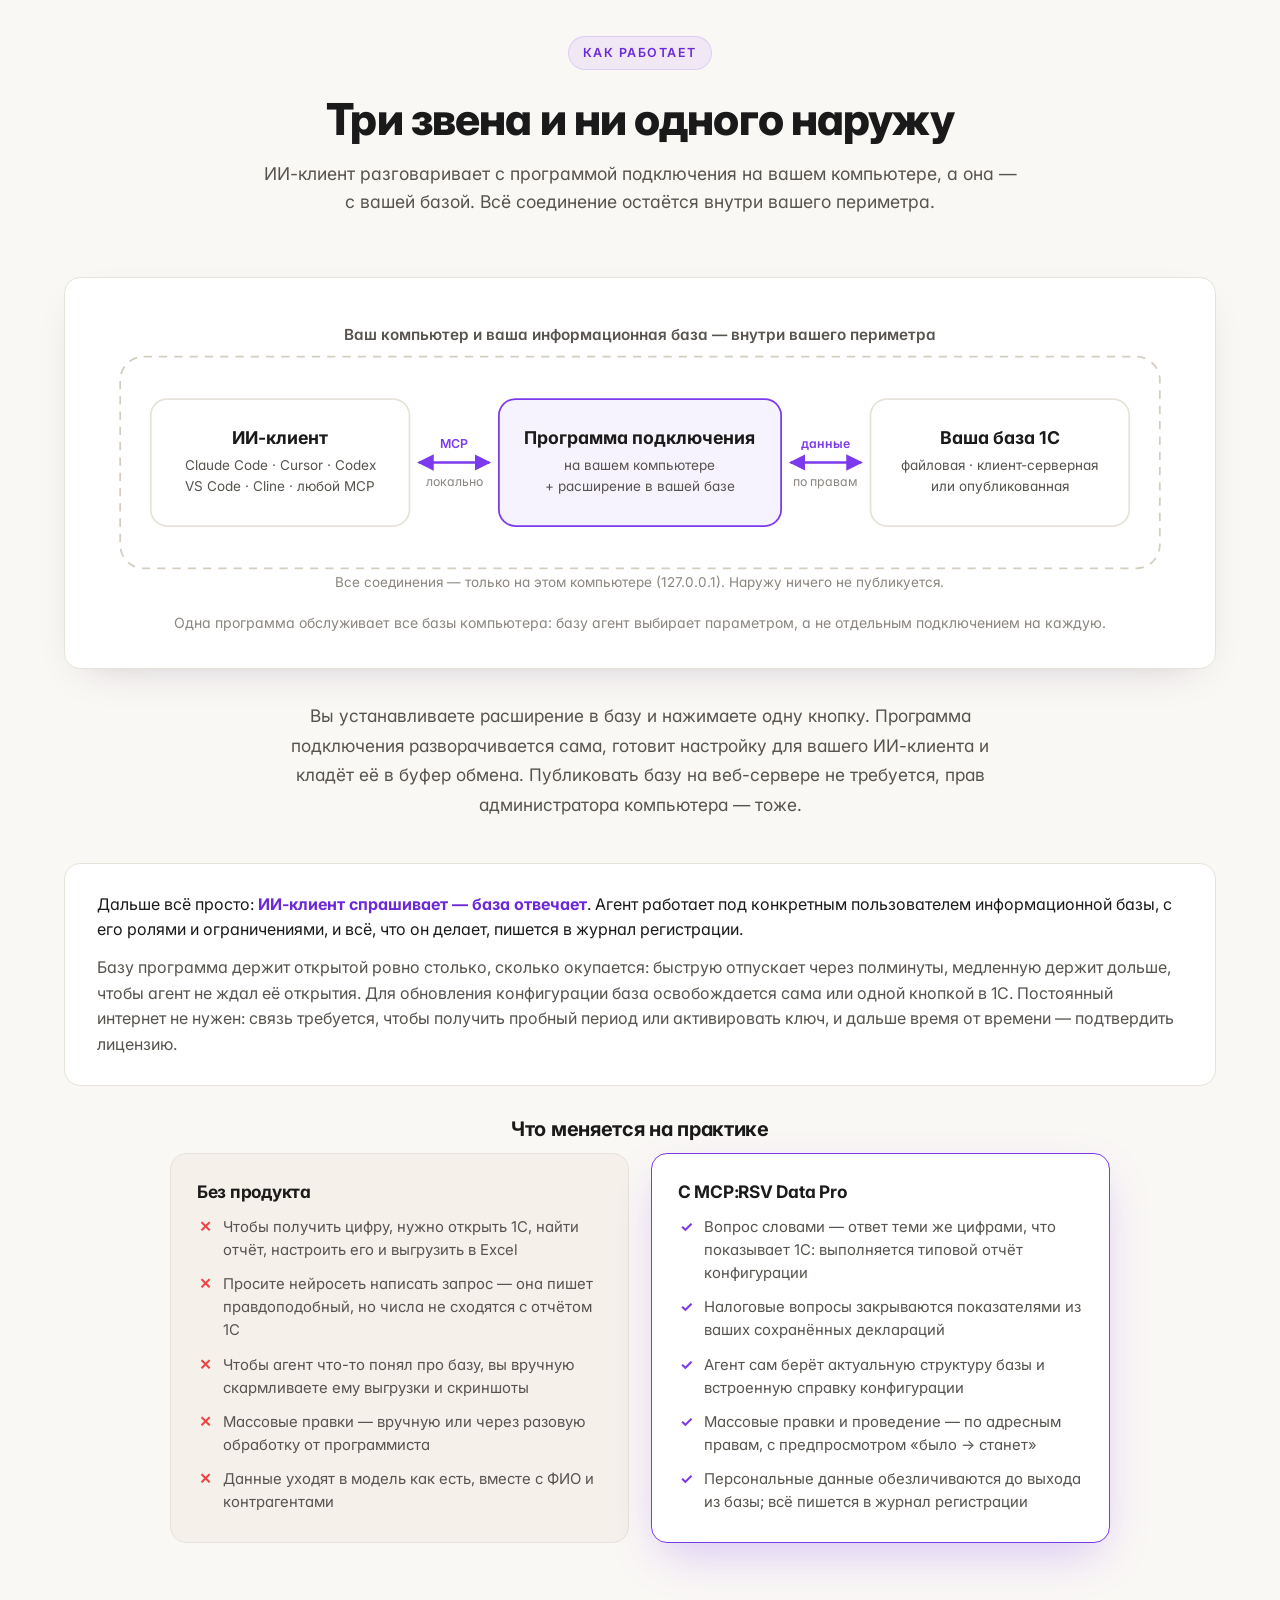
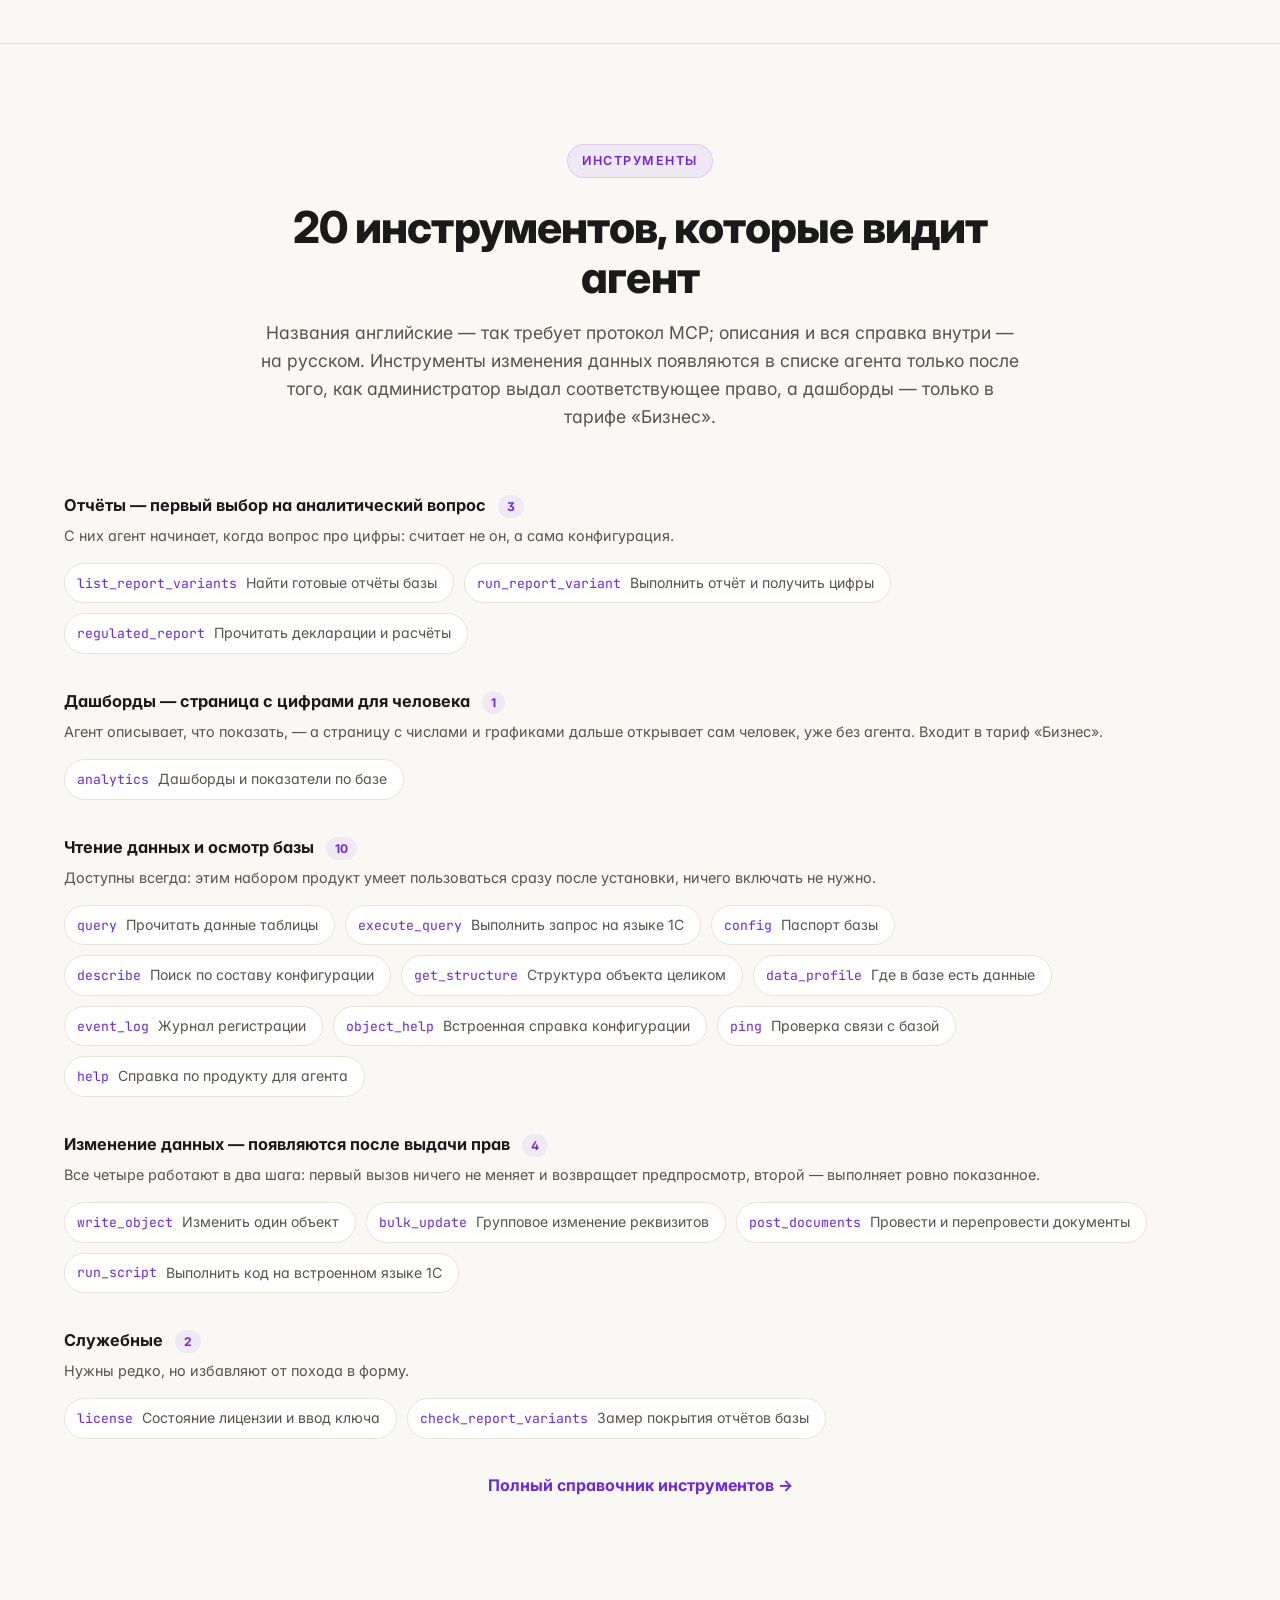
==== commit 8ab69e0c: "Руководство: исключения Защитника Windows" ====
--- a/index.html
+++ b/index.html
@@ -130,7 +130,7 @@
           <a href="#features" class="btn btn-secondary btn-lg">Смотреть возможности</a>
         </div>
         <div class="hero-meta">
-          <span><b data-v="v{v}">v2.18.0</b> · расширение для 1С:Предприятие</span>
+          <span><b data-v="v{v}">v2.19.0</b> · расширение для 1С:Предприятие</span>
           <span>Режим совместимости 8.3.14+</span>
           <span>Программа подключения — Windows; ИИ-клиент — Windows, Mac или Linux</span>
           <span>Claude Code, Cursor, Codex, VS Code, Cline и другие клиенты MCP</span>
@@ -1661,8 +1661,8 @@
       <div class="download-file">
         <div class="download-file-icon">📦</div>
         <div>
-          <div class="download-file-name" data-v="RSVDataPro_{v}.zip">RSVDataPro_2.18.0.zip</div>
-          <div class="download-file-meta" data-v="Версия {v} · 24 МБ">Версия 2.18.0 · 24 МБ</div>
+          <div class="download-file-name" data-v="RSVDataPro_{v}.zip">RSVDataPro_2.19.0.zip</div>
+          <div class="download-file-meta" data-v="Версия {v} · 24 МБ">Версия 2.19.0 · 24 МБ</div>
         </div>
       </div>
 
@@ -1680,7 +1680,7 @@
            не трогает — он пишет шаблон data-v в ТЕКСТ тега, и подпись кнопки
            превратилась бы в путь к файлу. -->
       <a class="btn btn-primary btn-lg" target="_blank" rel="noopener"
-         href="https://github.com/prepod2003/rsv-data-pro/releases/latest/download/RSVDataPro_2.18.0.zip">⬇ Скачать расширение</a>
+         href="https://github.com/prepod2003/rsv-data-pro/releases/latest/download/RSVDataPro_2.19.0.zip">⬇ Скачать расширение</a>
 
       <div class="download-note">
         Пробный период на 14 дней включается кнопкой в 1С — покупать ничего не нужно.
@@ -1696,14 +1696,21 @@
       <h3>История версий</h3>
 
       <div class="changelog-entry">
-        <a class="changelog-version" href="release.html?v=2.18.0"
-           title="Открыть описание выпуска 2.18.0">v2.18.0</a>
-        <h4>Работа с антивирусом</h4>
-        <p>Срочный выпуск. Защитник Windows мог принять программу подключения за угрозу и удалить её. Если это случилось, обновите продукт. <a href="release.html?v=2.18.0">Полный список →</a></p>
+        <a class="changelog-version" href="release.html?v=2.19.0"
+           title="Открыть описание выпуска 2.19.0">v2.19.0</a>
+        <h4>Сведения о программе</h4>
+        <p>Программа подключения теперь показывает в Windows название продукта, издателя и версию. <a href="release.html?v=2.19.0">Полный список →</a></p>
       </div>
 
       <details class="changelog-archive">
-        <summary>Показать предыдущие версии (v2.17.0 и старше)</summary>
+        <summary>Показать предыдущие версии (v2.18.0 и старше)</summary>
+
+        <div class="changelog-entry">
+          <a class="changelog-version" href="release.html?v=2.18.0"
+             title="Открыть описание выпуска 2.18.0">v2.18.0</a>
+          <h4>Работа с антивирусом</h4>
+          <p>Срочный выпуск. Защитник Windows мог принять программу подключения за угрозу и удалить её. Если это случилось, обновите продукт. <a href="release.html?v=2.18.0">Полный список →</a></p>
+        </div>
 
         <div class="changelog-entry">
           <a class="changelog-version" href="release.html?v=2.17.0"
@@ -2061,7 +2068,7 @@
     </div>
     <div class="footer-bottom">
       <div>Разработал <a href="https://t.me/Prepod2003" target="_blank" rel="noopener">Радзивиллович Сергей</a></div>
-      <div data-v="MCP:RSV Data Pro v{v} · 2026">MCP:RSV Data Pro v2.18.0 · 2026</div>
+      <div data-v="MCP:RSV Data Pro v{v} · 2026">MCP:RSV Data Pro v2.19.0 · 2026</div>
     </div>
     <div class="footer-disclaimer">
       <p><strong>MCP:RSV Data Pro</strong> — независимая разработка Радзивилловича С.В., не связанная с фирмой «1С». «1С» и «1С:Предприятие» — её товарные знаки.</p>
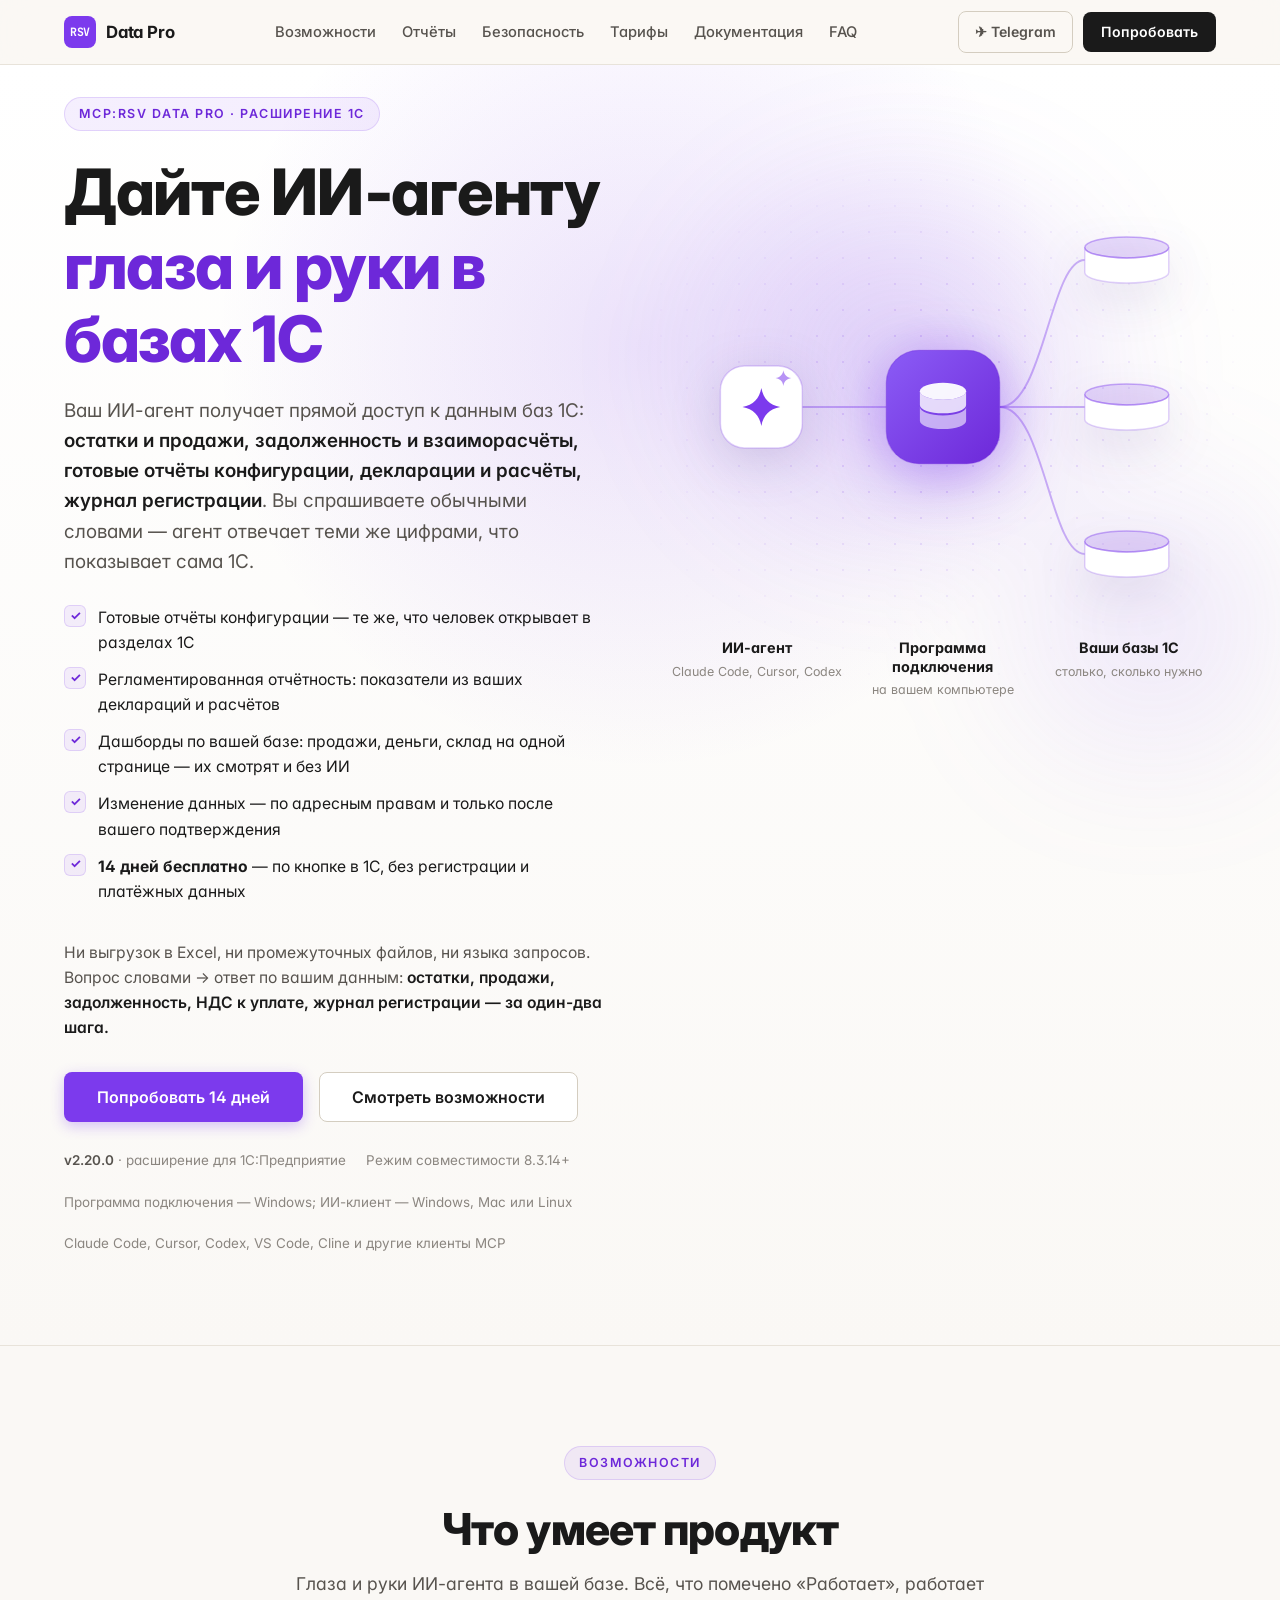
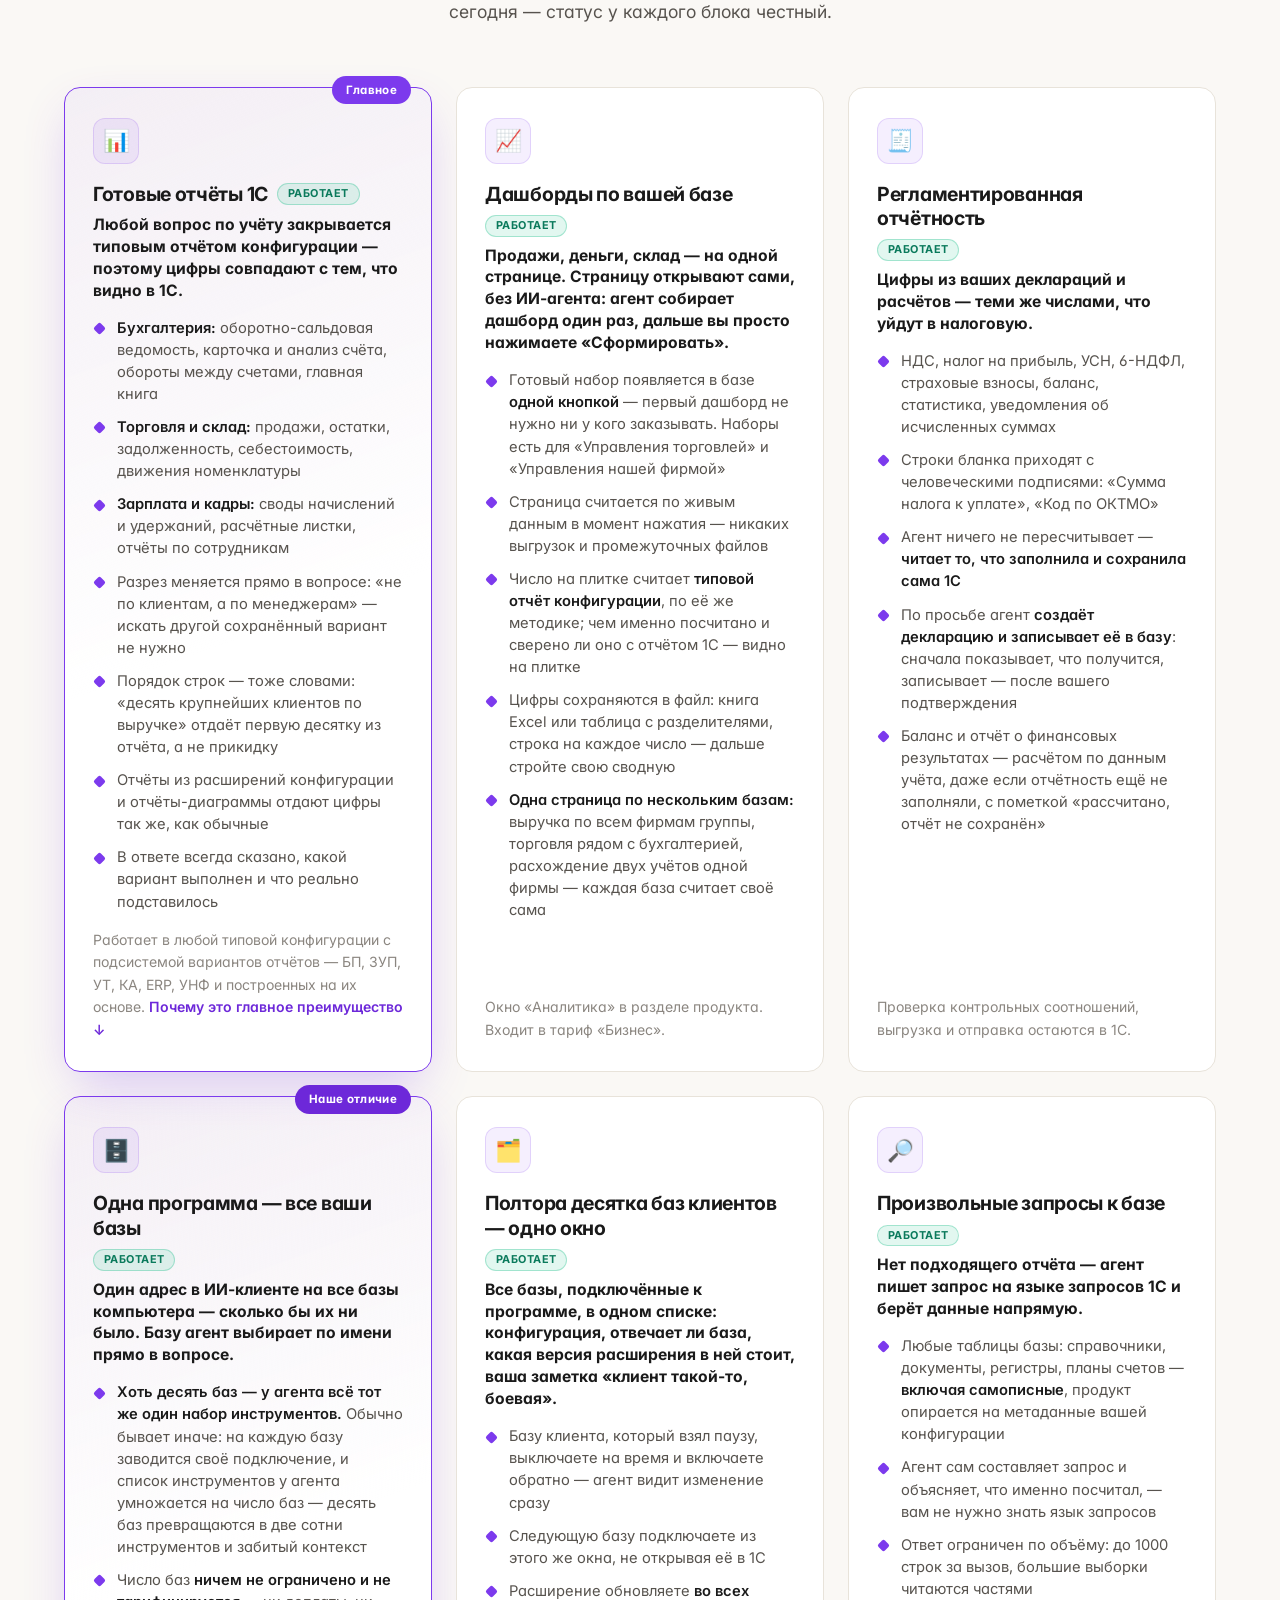
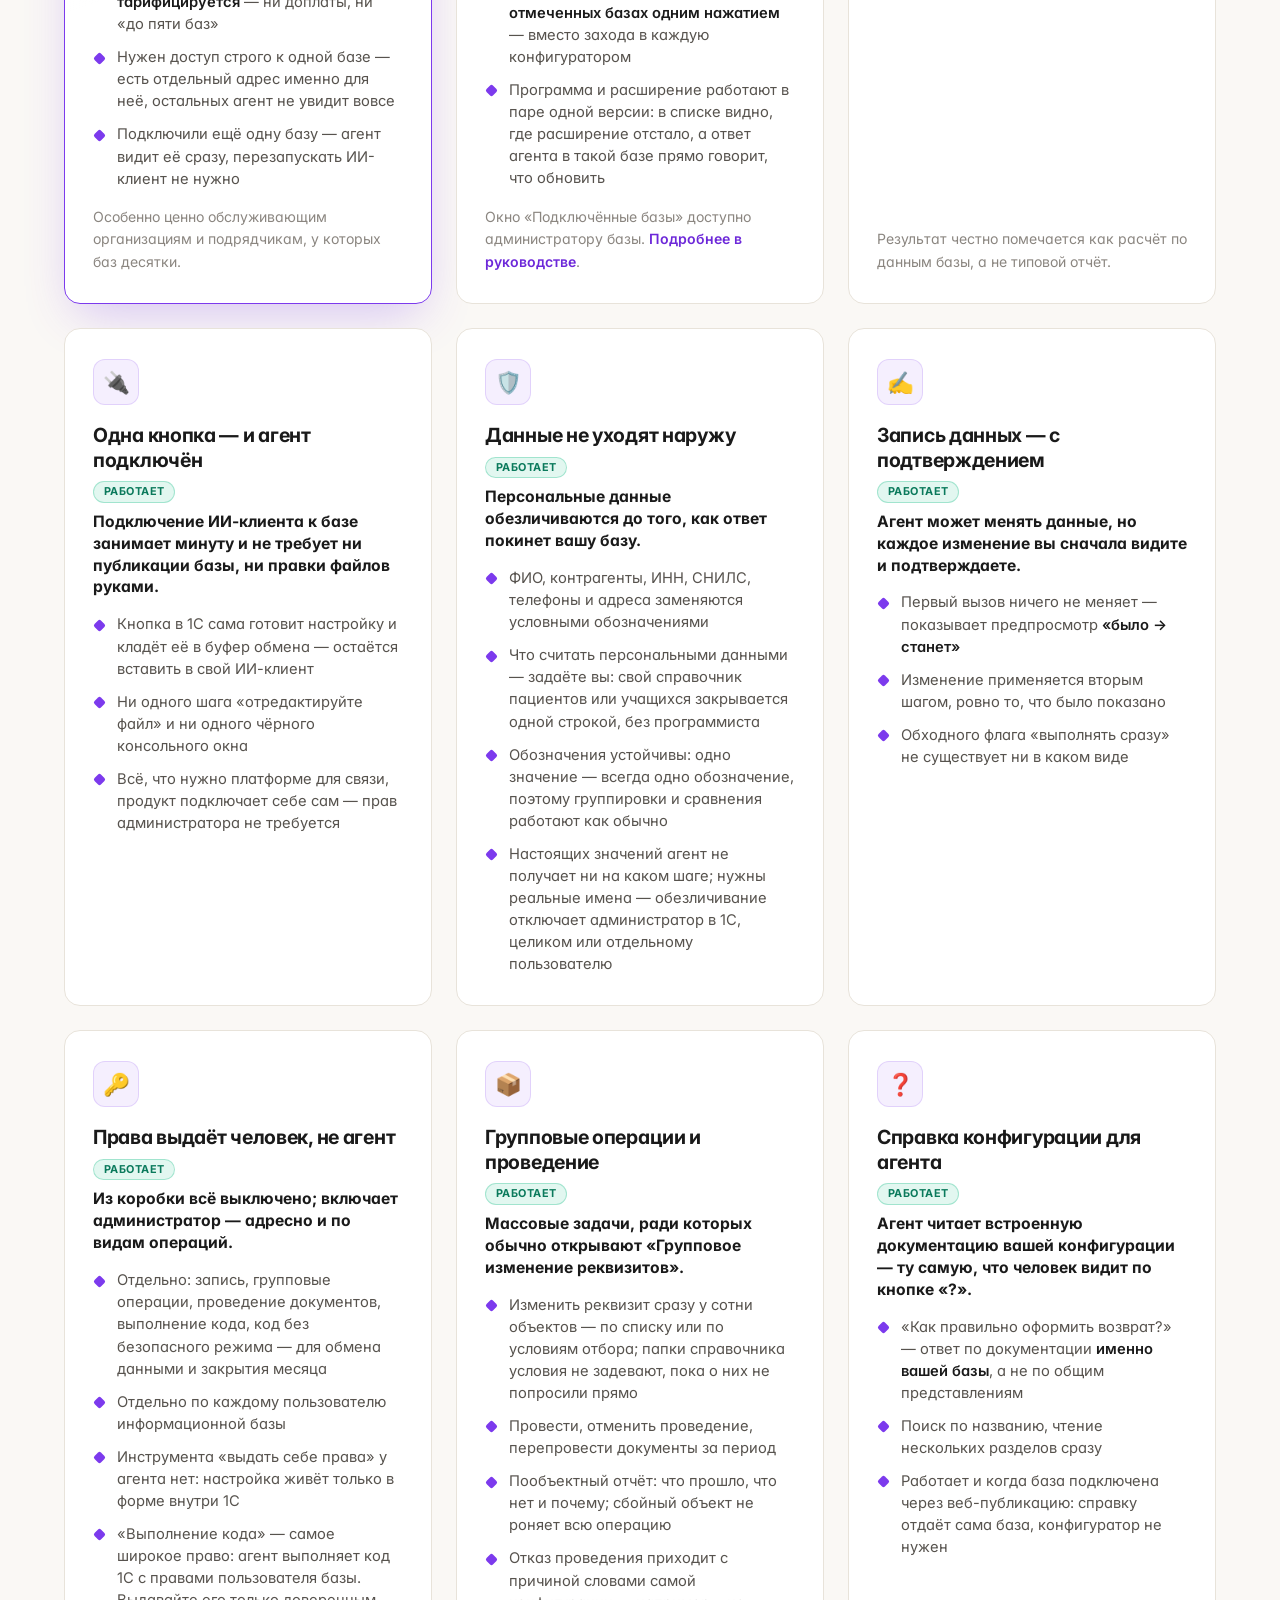
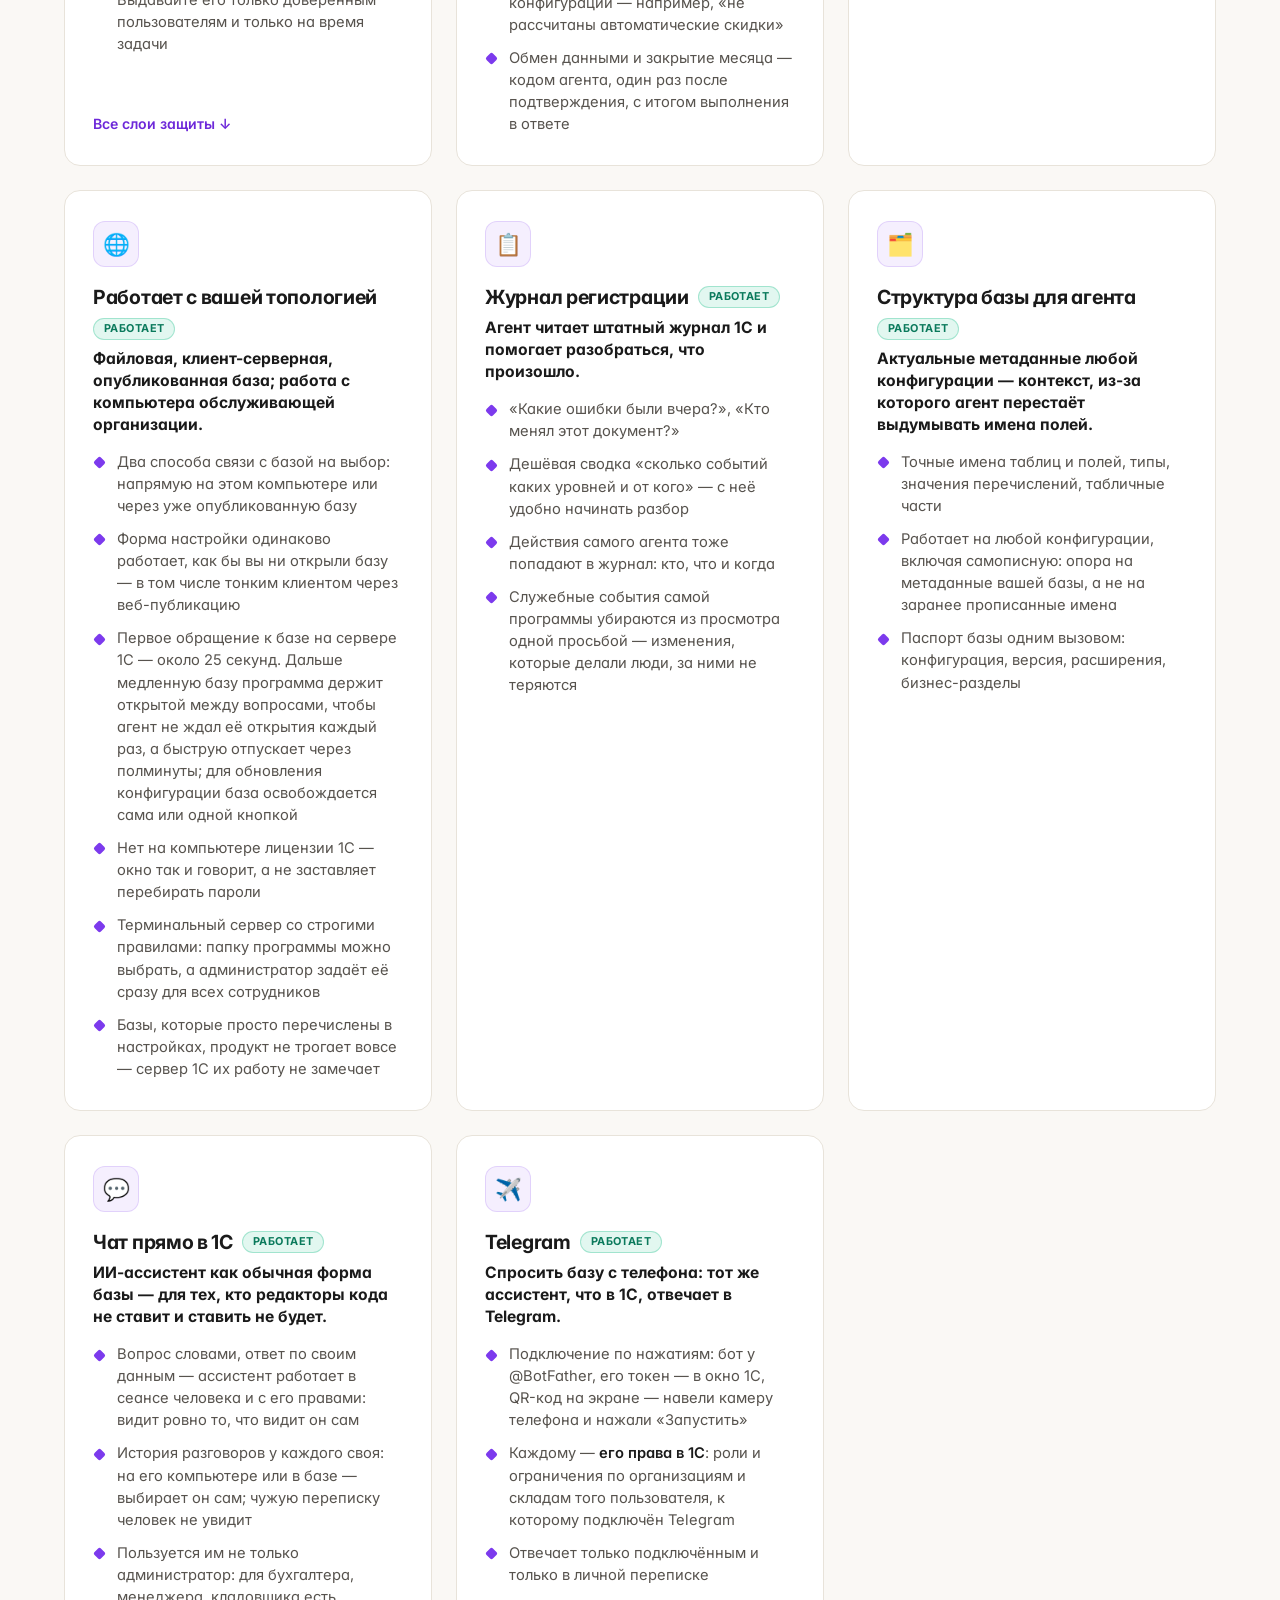
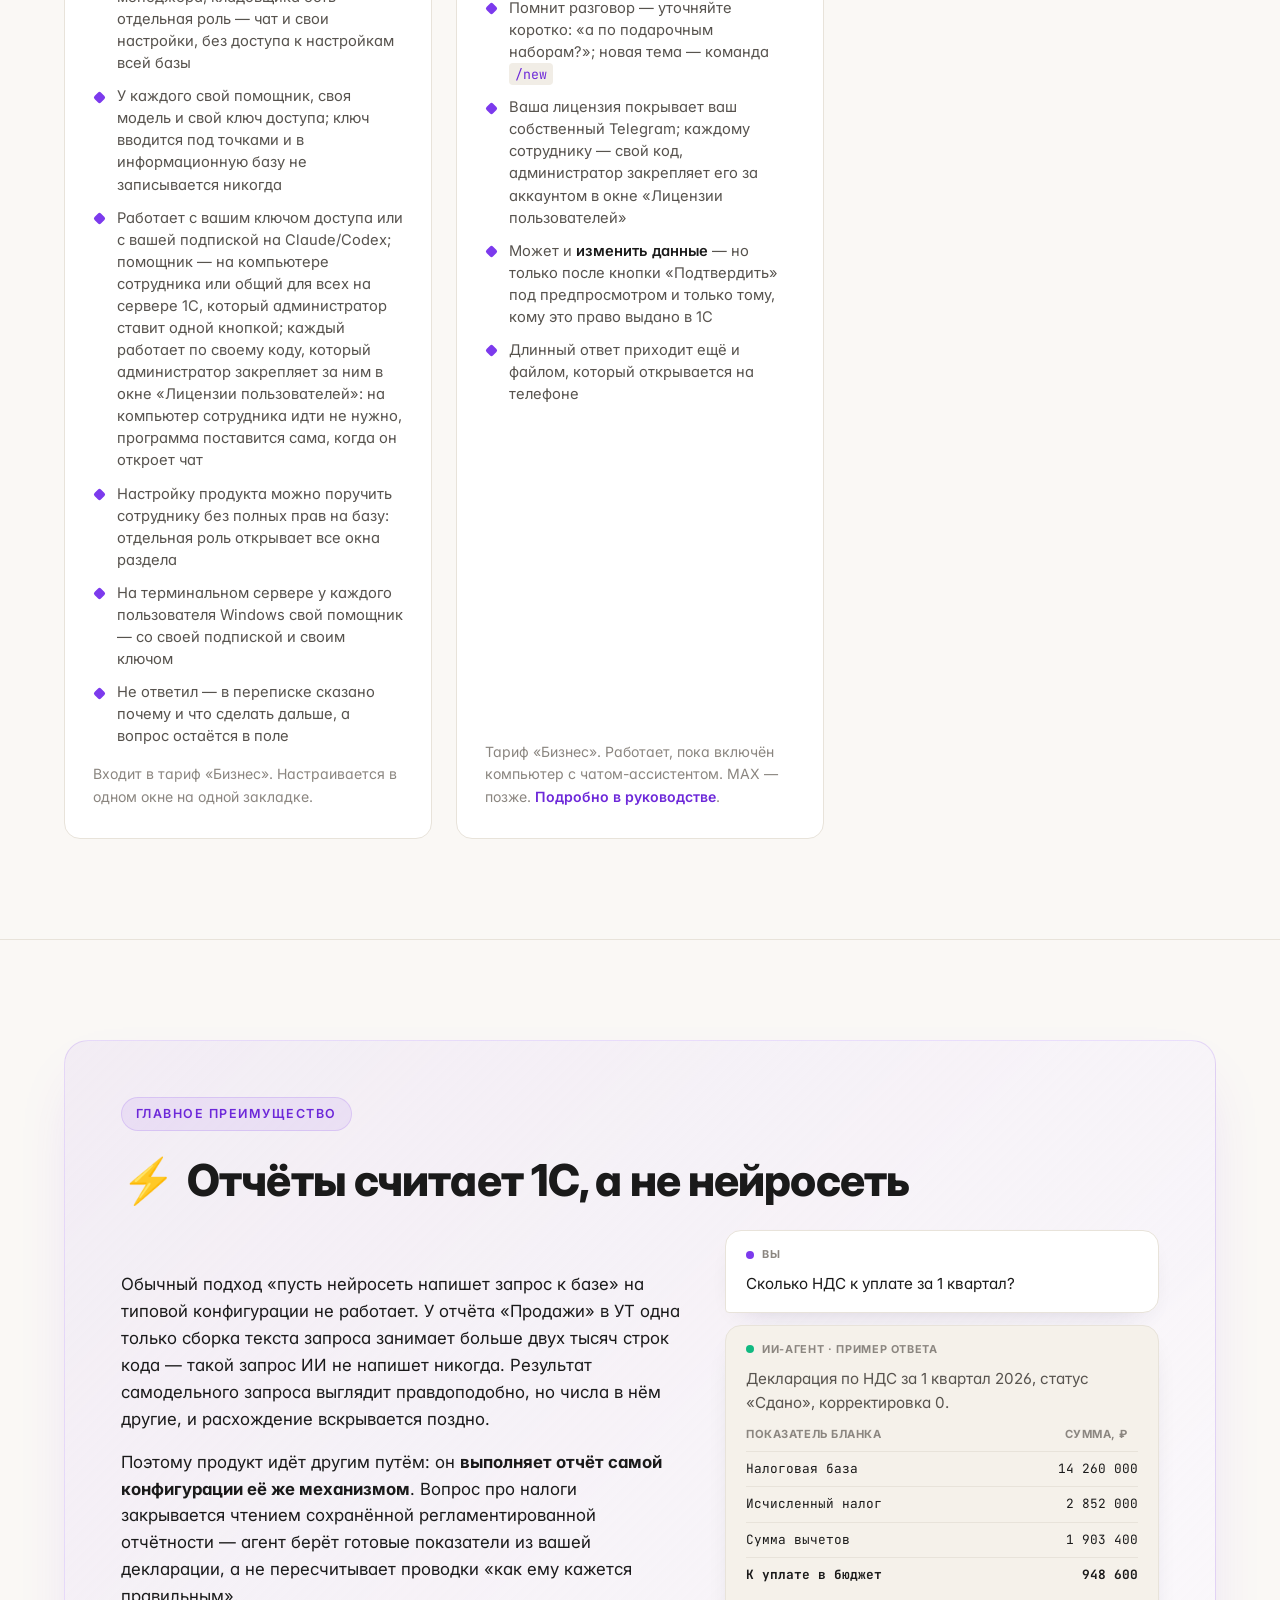
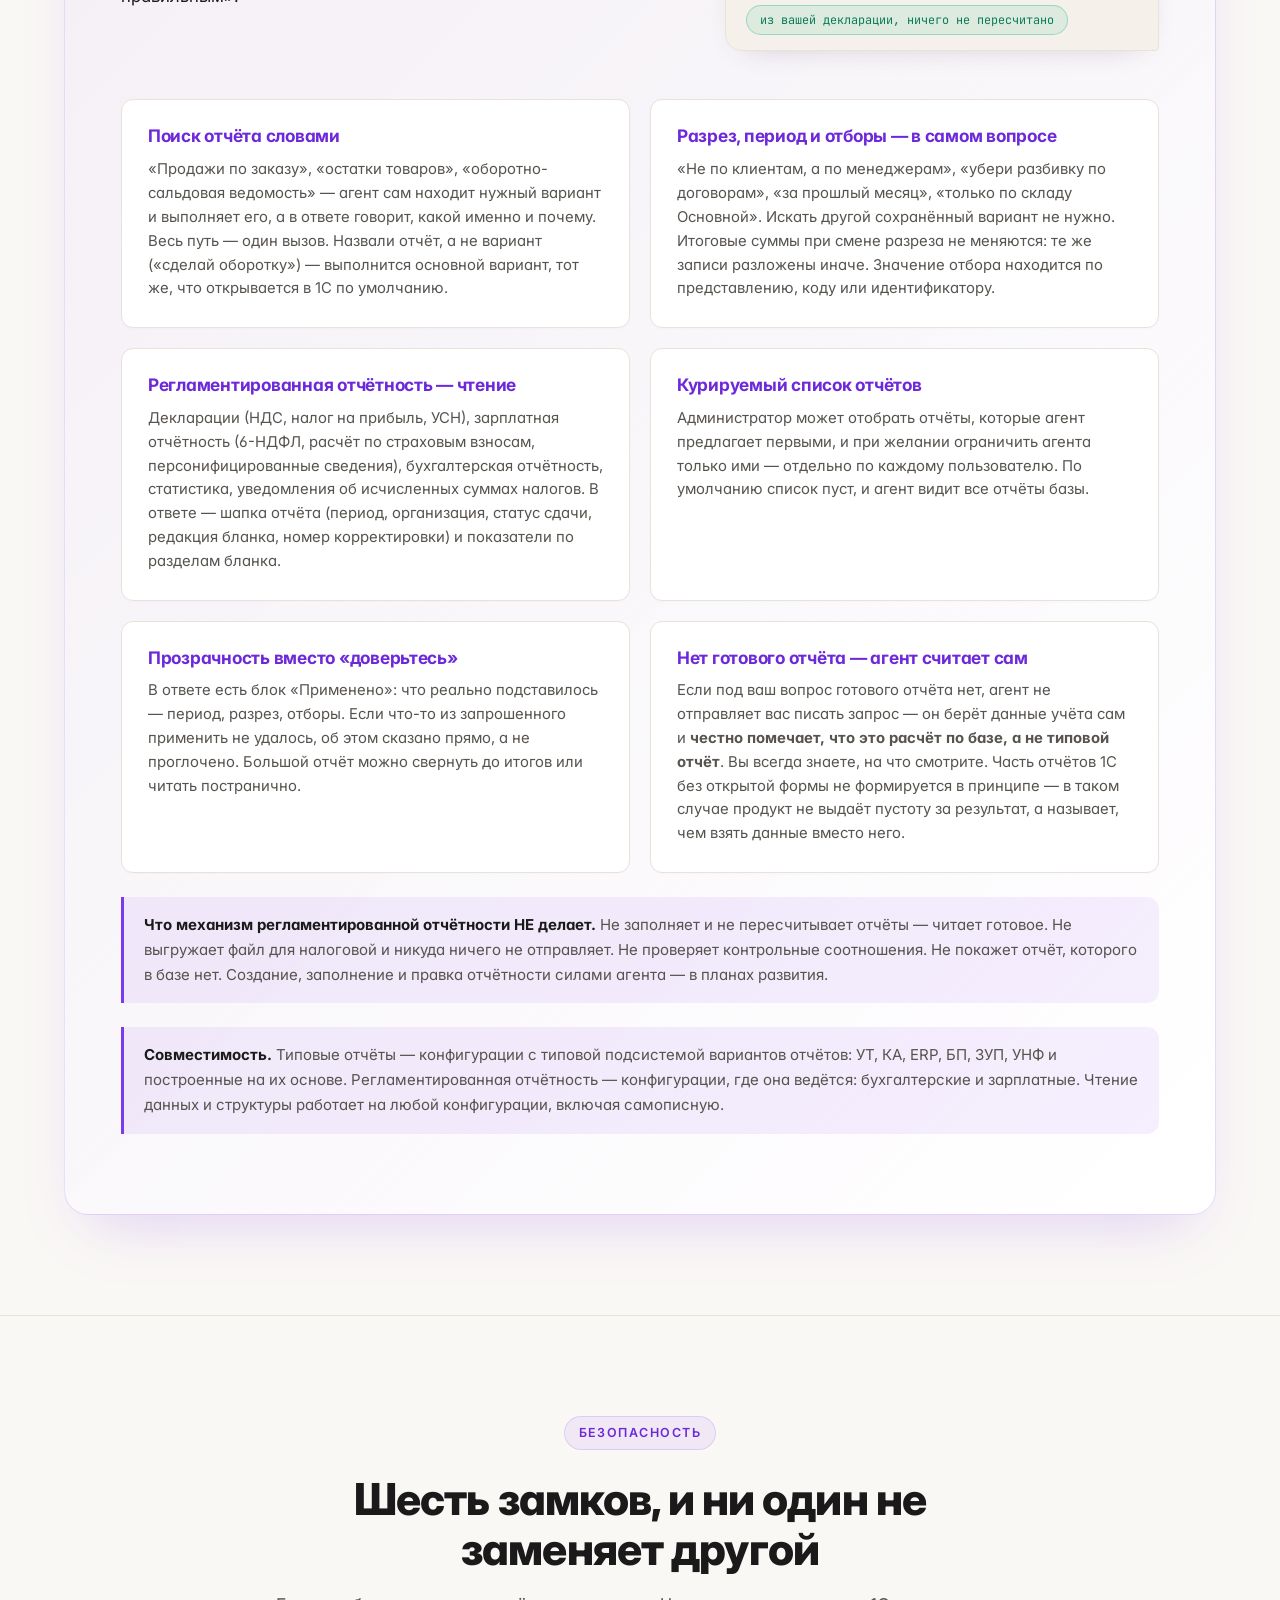
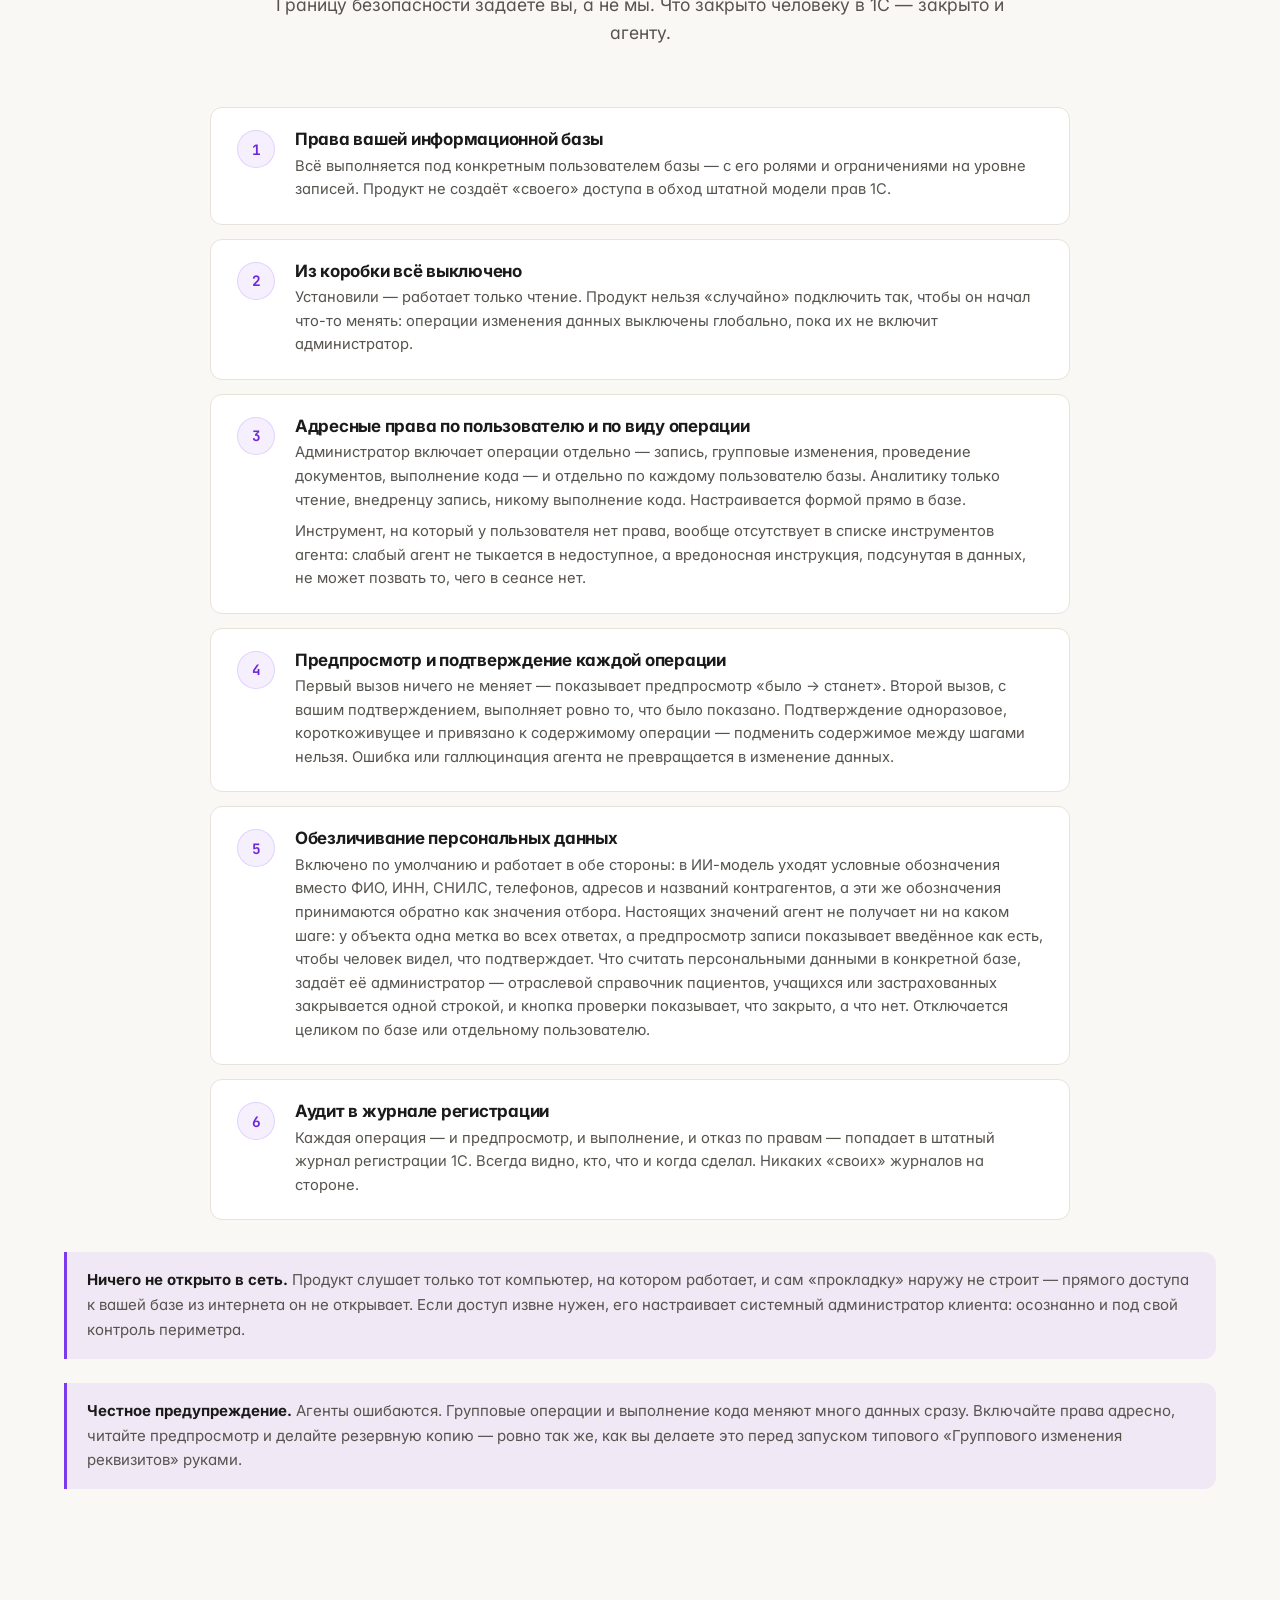
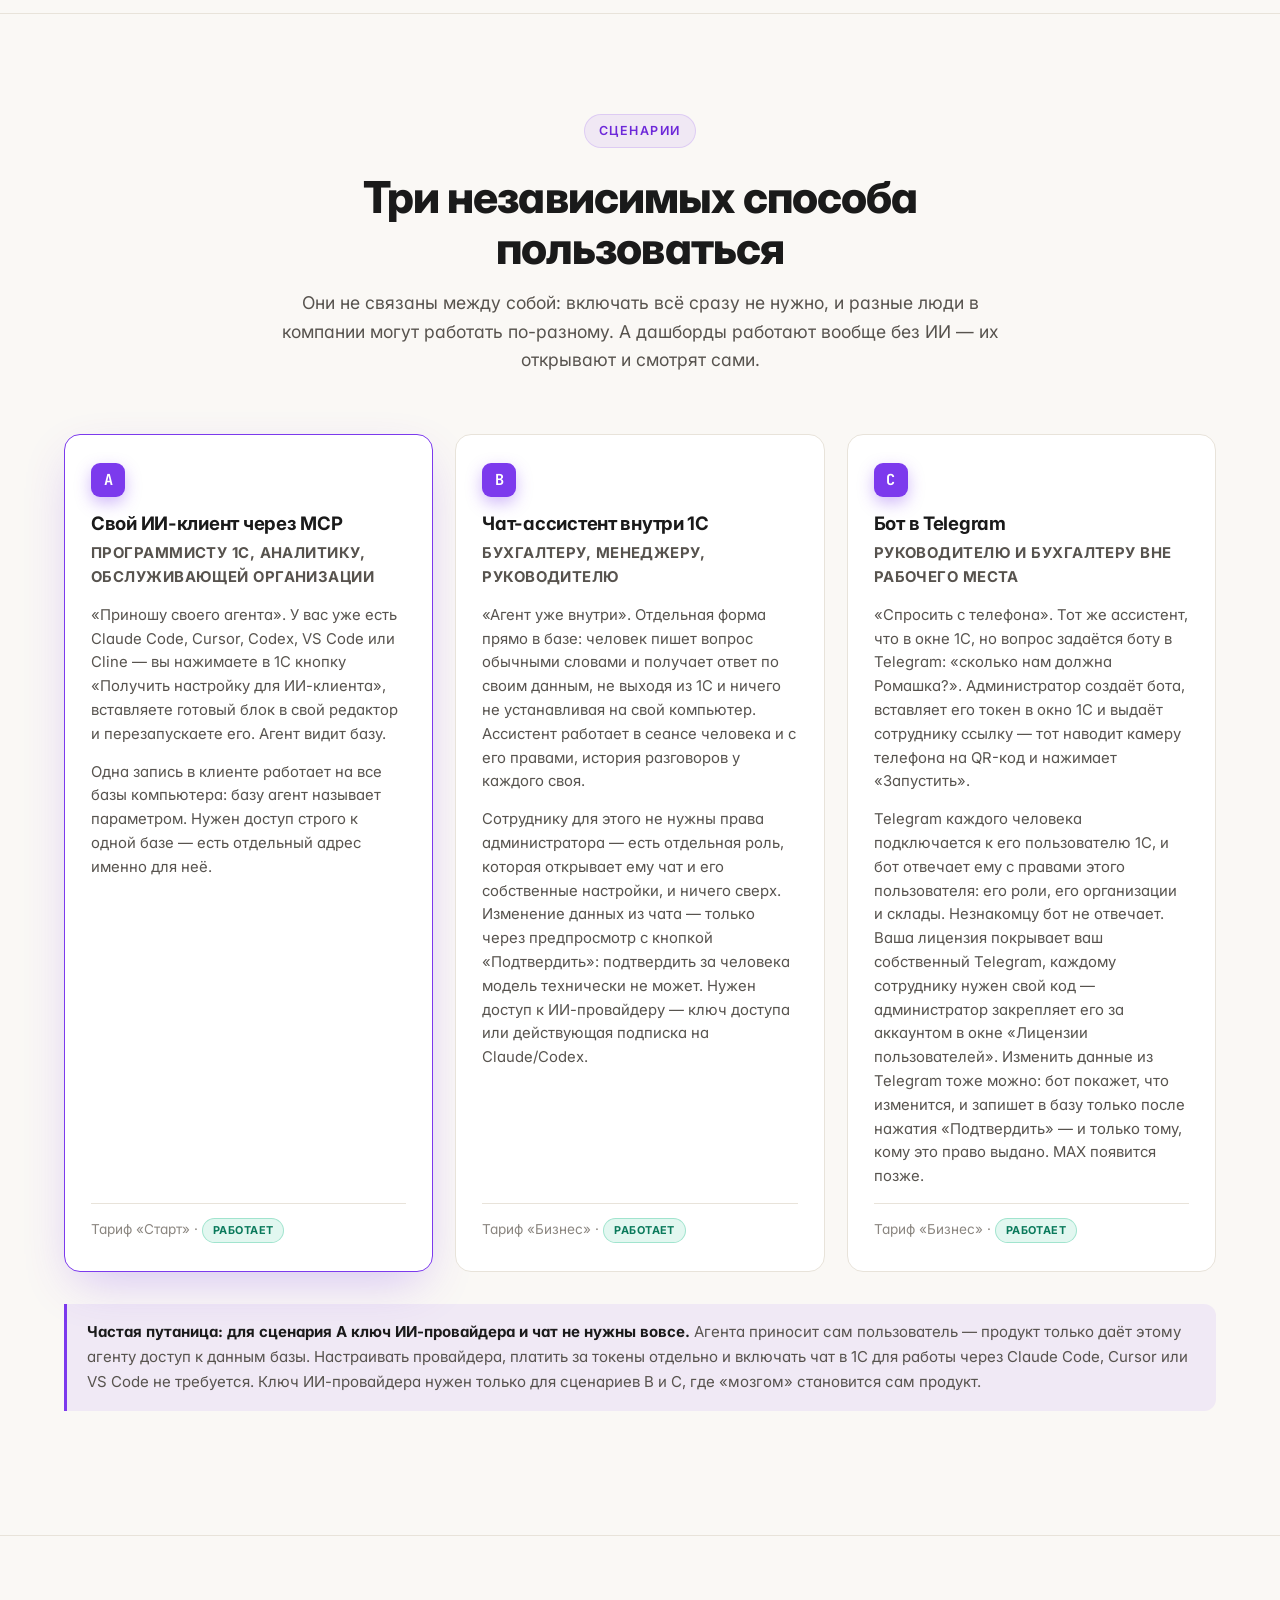
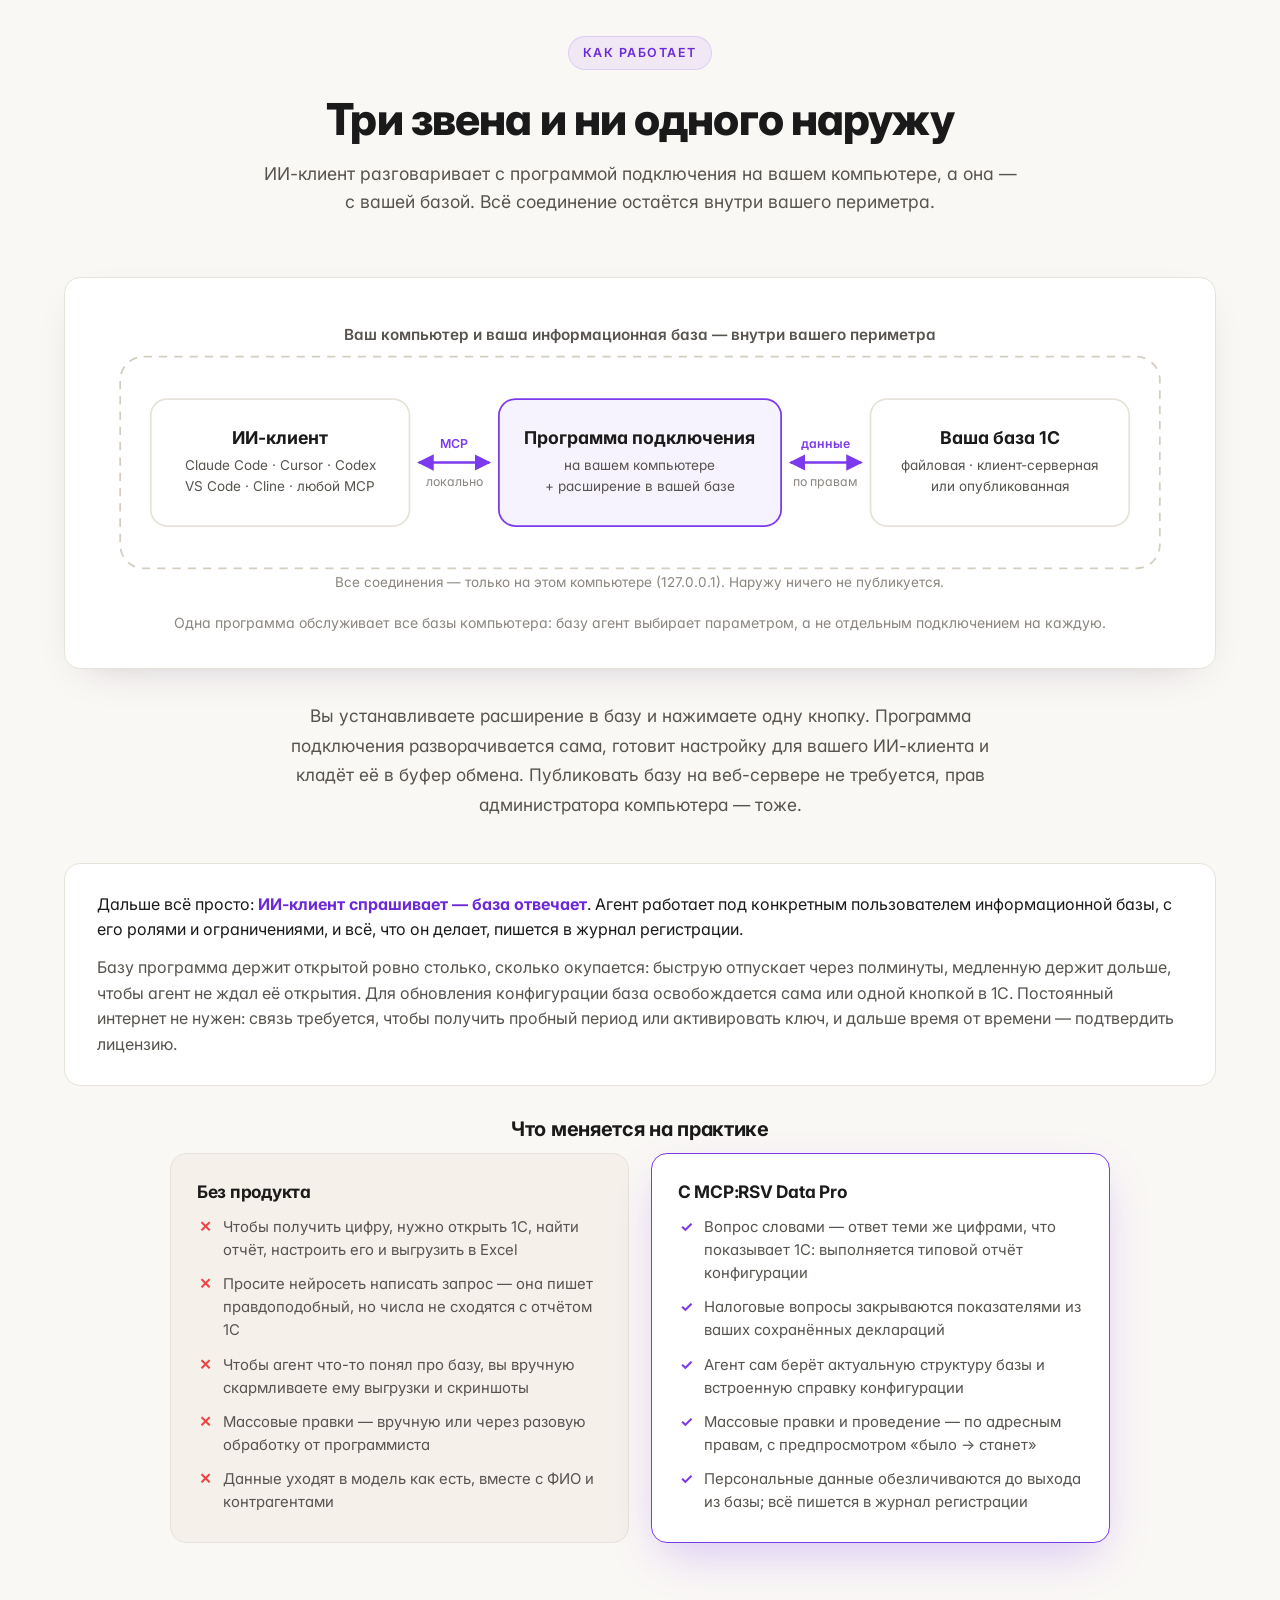
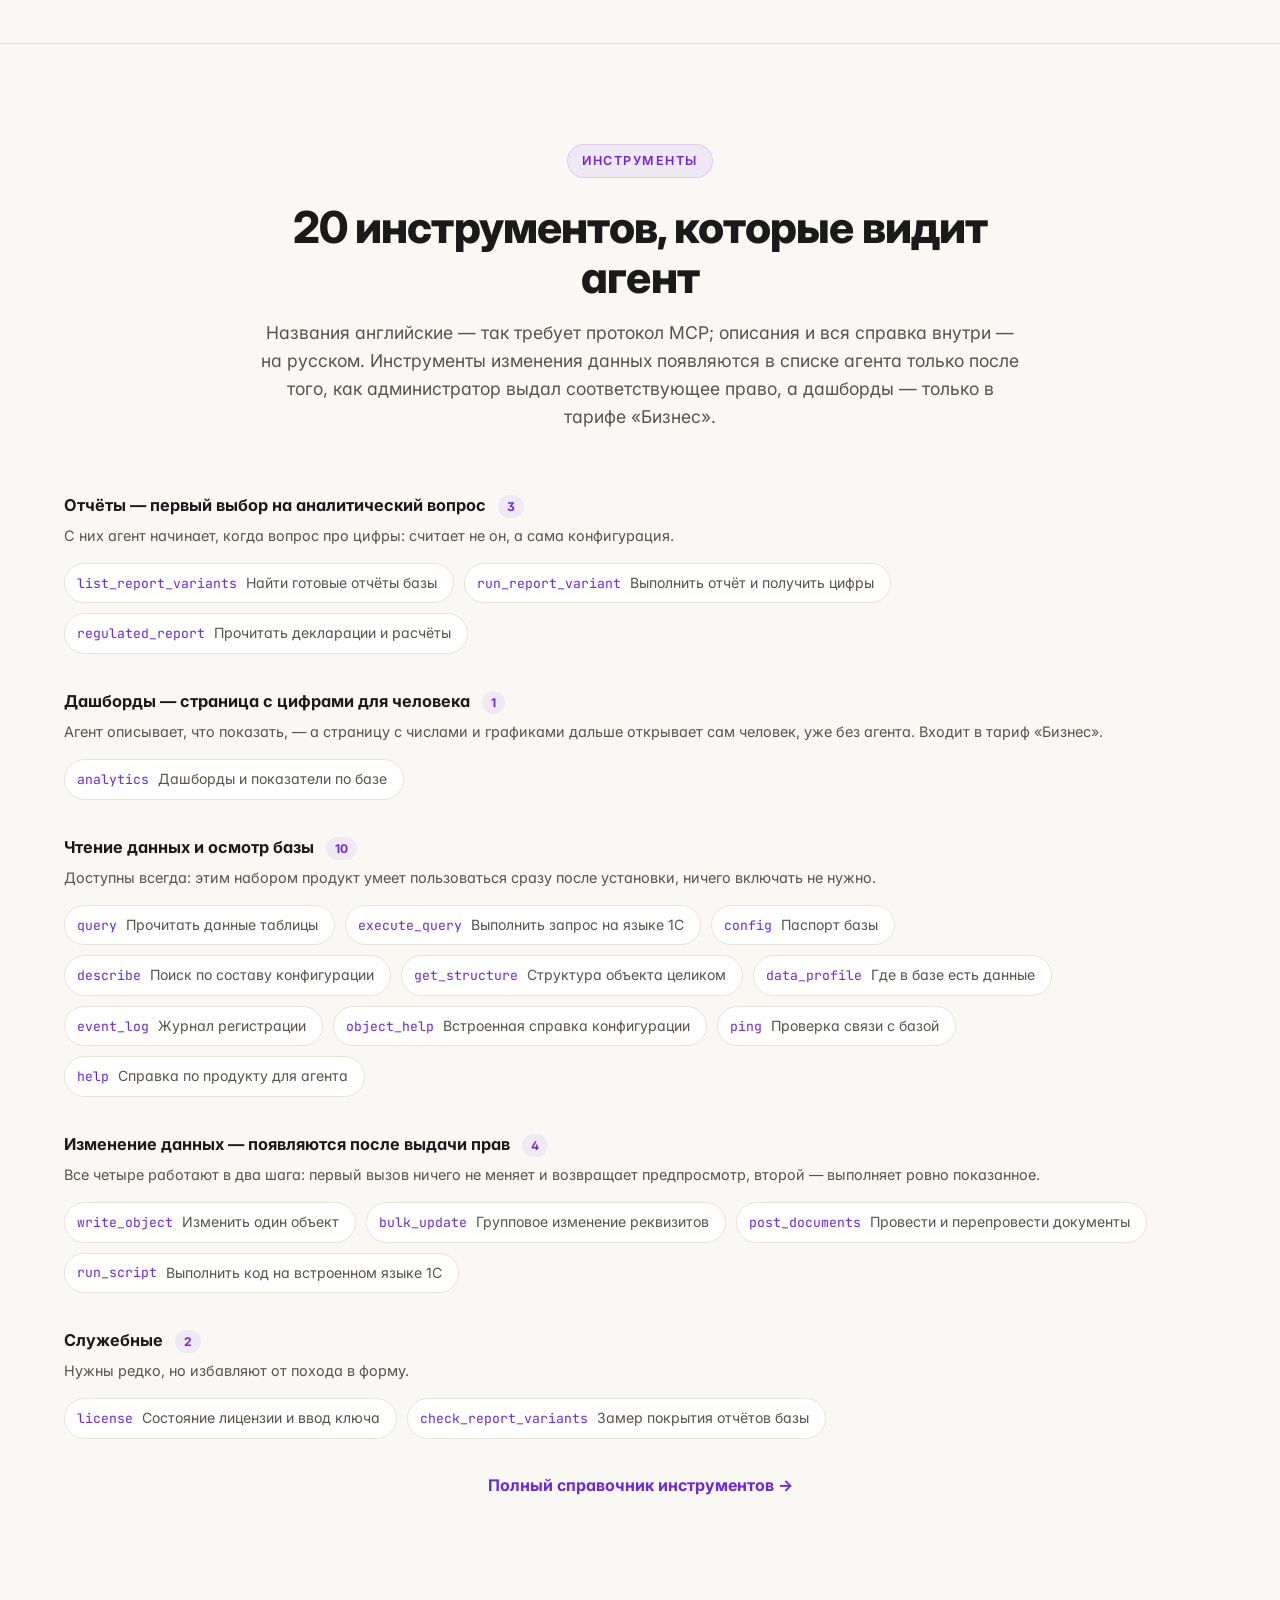
==== commit a7dd6883: "Сайт MCP:RSV Data Pro 2.20.0: два способа обновиться" ====
--- a/index.html
+++ b/index.html
@@ -130,7 +130,7 @@
           <a href="#features" class="btn btn-secondary btn-lg">Смотреть возможности</a>
         </div>
         <div class="hero-meta">
-          <span><b data-v="v{v}">v2.19.0</b> · расширение для 1С:Предприятие</span>
+          <span><b data-v="v{v}">v2.20.0</b> · расширение для 1С:Предприятие</span>
           <span>Режим совместимости 8.3.14+</span>
           <span>Программа подключения — Windows; ИИ-клиент — Windows, Mac или Linux</span>
           <span>Claude Code, Cursor, Codex, VS Code, Cline и другие клиенты MCP</span>
@@ -1661,8 +1661,8 @@
       <div class="download-file">
         <div class="download-file-icon">📦</div>
         <div>
-          <div class="download-file-name" data-v="RSVDataPro_{v}.zip">RSVDataPro_2.19.0.zip</div>
-          <div class="download-file-meta" data-v="Версия {v} · 24 МБ">Версия 2.19.0 · 24 МБ</div>
+          <div class="download-file-name" data-v="RSVDataPro_{v}.zip">RSVDataPro_2.20.0.zip</div>
+          <div class="download-file-meta" data-v="Версия {v} · 26 МБ">Версия 2.20.0 · 26 МБ</div>
         </div>
       </div>
 
@@ -1680,7 +1680,7 @@
            не трогает — он пишет шаблон data-v в ТЕКСТ тега, и подпись кнопки
            превратилась бы в путь к файлу. -->
       <a class="btn btn-primary btn-lg" target="_blank" rel="noopener"
-         href="https://github.com/prepod2003/rsv-data-pro/releases/latest/download/RSVDataPro_2.19.0.zip">⬇ Скачать расширение</a>
+         href="https://github.com/prepod2003/rsv-data-pro/releases/latest/download/RSVDataPro_2.20.0.zip">⬇ Скачать расширение</a>
 
       <div class="download-note">
         Пробный период на 14 дней включается кнопкой в 1С — покупать ничего не нужно.
@@ -1696,14 +1696,21 @@
       <h3>История версий</h3>
 
       <div class="changelog-entry">
-        <a class="changelog-version" href="release.html?v=2.19.0"
-           title="Открыть описание выпуска 2.19.0">v2.19.0</a>
-        <h4>Сведения о программе</h4>
-        <p>Программа подключения теперь показывает в Windows название продукта, издателя и версию. <a href="release.html?v=2.19.0">Полный список →</a></p>
+        <a class="changelog-version" href="release.html?v=2.20.0"
+           title="Открыть описание выпуска 2.20.0">v2.20.0</a>
+        <h4>Файлы в чате · Изменение данных в чате · Запись документов · Типовые отчёты · Подключение · Вход в базу и сервер 1С · Лицензия и обновления · Сведения о программе</h4>
+        <p>Ассистент в чате 1С принимает файлы и присылает готовые Excel, PDF и Word — вплоть до исследования по нескольким типовым отчётам с графиками. Изменения в чате записываются только кнопкой, одна программа подключения работает с базами разных версий расширения, в базу можно входить через учётную запись Windows, а отказ связи с сервером 1С называет причину. <a href="release.html?v=2.20.0">Полный список →</a></p>
       </div>
 
       <details class="changelog-archive">
-        <summary>Показать предыдущие версии (v2.18.0 и старше)</summary>
+        <summary>Показать предыдущие версии (v2.19.0 и старше)</summary>
+
+        <div class="changelog-entry">
+          <a class="changelog-version" href="release.html?v=2.19.0"
+             title="Открыть описание выпуска 2.19.0">v2.19.0</a>
+          <h4>Сведения о программе</h4>
+          <p>Программа подключения теперь показывает в Windows название продукта, издателя и версию. <a href="release.html?v=2.19.0">Полный список →</a></p>
+        </div>
 
         <div class="changelog-entry">
           <a class="changelog-version" href="release.html?v=2.18.0"
@@ -2068,7 +2075,7 @@
     </div>
     <div class="footer-bottom">
       <div>Разработал <a href="https://t.me/Prepod2003" target="_blank" rel="noopener">Радзивиллович Сергей</a></div>
-      <div data-v="MCP:RSV Data Pro v{v} · 2026">MCP:RSV Data Pro v2.19.0 · 2026</div>
+      <div data-v="MCP:RSV Data Pro v{v} · 2026">MCP:RSV Data Pro v2.20.0 · 2026</div>
     </div>
     <div class="footer-disclaimer">
       <p><strong>MCP:RSV Data Pro</strong> — независимая разработка Радзивилловича С.В., не связанная с фирмой «1С». «1С» и «1С:Предприятие» — её товарные знаки.</p>
